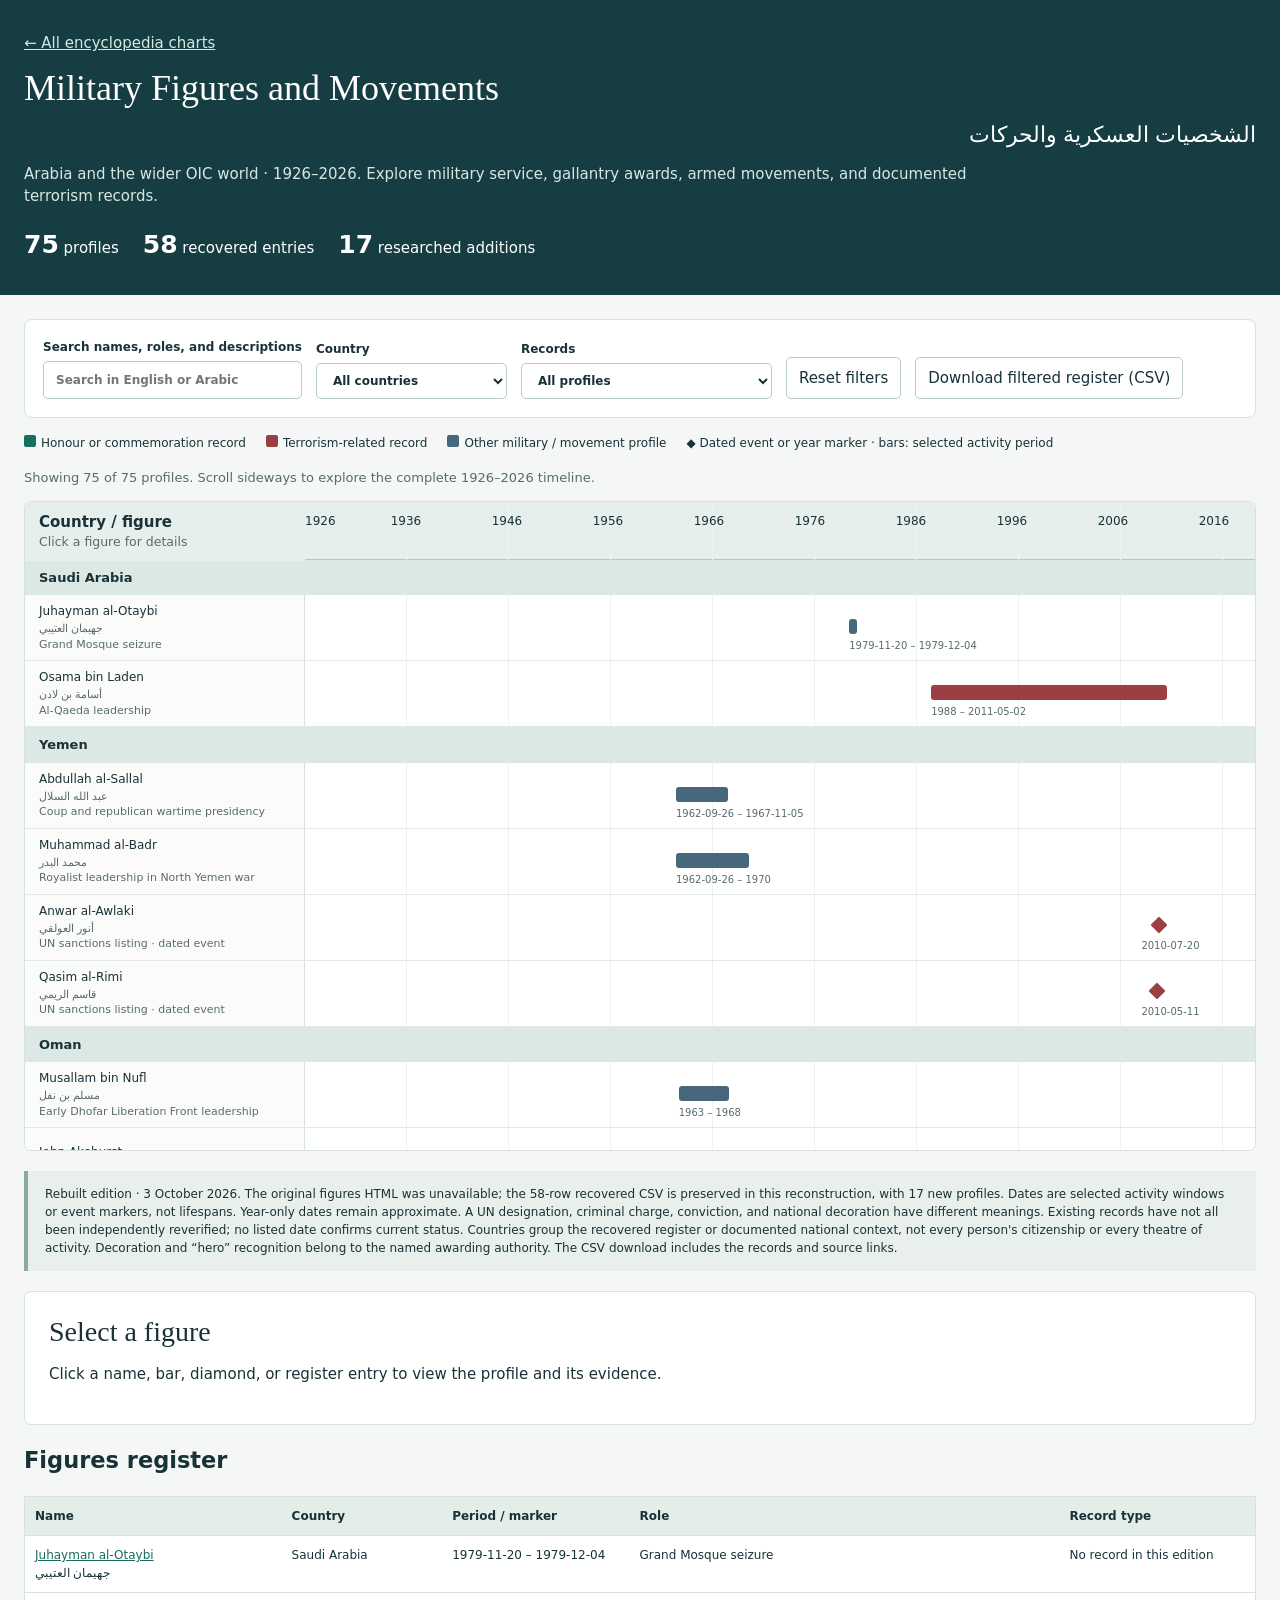
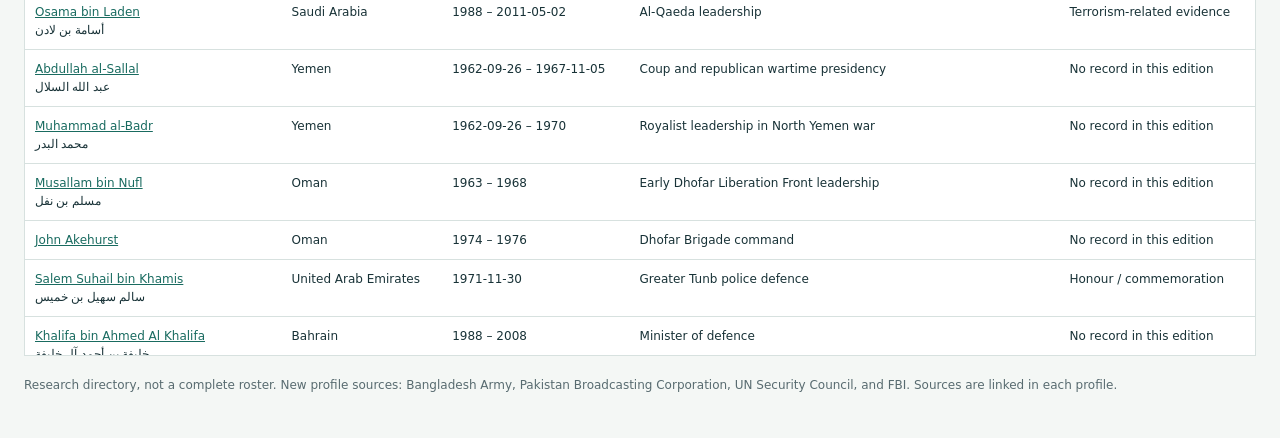
==== Arabia_OIC_Figures_Timeline_1926_2026.html @ d1b91acb "Publish encyclopedia charts and figures timeline" ====
<!doctype html>
<html lang="en"><head><meta charset="utf-8"><meta name="viewport" content="width=device-width,initial-scale=1"><title>Military Figures and Movements · 1926–2026</title>
<style>
:root{--ink:#183237;--muted:#586b70;--line:#d7e1df;--hero:#176f61;--terror:#9b3f44;--other:#47677d}*{box-sizing:border-box}body{margin:0;background:#f4f7f5;color:var(--ink);font:15px/1.5 system-ui,Arial,sans-serif}header{background:#153d42;color:white;padding:32px max(24px,calc((100vw - 1450px)/2))}header a{color:#d3eae2}h1{font:36px/1.2 Georgia,serif;margin:12px 0}h1 span{font:22px Tahoma,Arial;display:block;margin-top:12px}.subtitle{max-width:1000px;color:#d9e7e3}main{max-width:1500px;margin:auto;padding:24px}.stats{display:flex;flex-wrap:wrap;gap:24px;margin-top:18px}.stats b{font-size:25px}.controls{display:flex;gap:14px;flex-wrap:wrap;align-items:end;padding:18px;background:white;border:1px solid var(--line);border-radius:8px}label{display:flex;flex-direction:column;gap:5px;font-size:12px;font-weight:650}input,select,button{font:inherit;padding:9px 12px;background:white;border:1px solid #b6cac6;border-radius:5px;color:var(--ink)}input{min-width:250px}button{cursor:pointer}button:hover{background:#e4eeea}button:focus-visible,a:focus-visible{outline:3px solid #c19031;outline-offset:2px}.legend{display:flex;gap:20px;flex-wrap:wrap;margin:16px 0;font-size:12px}.legend i{display:inline-block;width:12px;height:12px;margin-right:5px;border-radius:2px}.legend .h{background:var(--hero)}.legend .t{background:var(--terror)}.legend .o{background:var(--other)}#status{font-size:13px;color:var(--muted)}.chart-wrap{overflow:auto;max-height:650px;background:white;border:1px solid var(--line);border-radius:7px}.chart{min-width:1300px}.axis,.person{display:grid;grid-template-columns:280px 1fr}.axis{position:sticky;top:0;z-index:4;background:#e6efec;height:58px;border-bottom:1px solid #b5c7c2}.axis-label{position:sticky;left:0;background:#e6efec;padding:9px 14px;z-index:5}.axis-label small{display:block;font-weight:normal;color:var(--muted)}.track{position:relative;min-height:58px;background:repeating-linear-gradient(to right,transparent 0,transparent calc(10% - 1px),#edf1ef calc(10% - 1px),#edf1ef 10%)}.tick{position:absolute;top:10px;font-size:12px;transform:translateX(-50%)}.tick:first-child{transform:none}.tick:last-child{transform:translateX(-100%)}.country{padding:8px 14px;background:#dbe8e3;font-size:13px;font-weight:750}.person{border-bottom:1px solid #e2e9e5;min-height:65px}.person-name{position:sticky;left:0;background:#fbfcfa;z-index:2;border-radius:0;border:0;border-right:1px solid var(--line);text-align:left;font-size:12px;padding:7px 14px}.person-name small{display:block;color:var(--muted);font-size:11px}.arabic{font-family:Tahoma,Arial;direction:rtl;unicode-bidi:isolate}.bar{position:absolute;top:24px;height:15px;min-width:8px;border:0;border-radius:3px;padding:0;background:var(--other)}.bar.hero{background:var(--hero)}.bar.terror{background:var(--terror)}.bar.event{width:12px!important;height:12px;top:24px;transform:translateX(-50%) rotate(45deg);border-radius:1px}.bar:hover{filter:brightness(1.3)}.dates{position:absolute;top:43px;font-size:10px;white-space:nowrap;color:var(--muted)}.notice{font-size:12px;padding:14px 17px;border-left:4px solid #8baa9f;background:#e9f0eb;margin:20px 0}.detail{padding:24px;background:white;border:1px solid var(--line);border-radius:7px;scroll-margin-top:15px}.detail h2{font:28px Georgia;margin:0}.detail h2 small{display:block;font:20px Tahoma;margin-top:6px}.badge{display:inline-block;border-radius:5px;background:#e8eeeb;padding:4px 8px;font-size:11px;margin:9px 5px 0 0}h3{font-size:16px;margin-top:22px}.detail dl{display:grid;grid-template-columns:160px 1fr;gap:8px;font-size:13px}.detail dt{color:var(--muted)}.detail dd{margin:0}.record{padding:13px 16px;background:#f3f6f2;border-radius:5px;margin:10px 0;font-size:13px}.record strong{display:block}.record small{display:block;color:var(--muted)}a{color:#196b60;overflow-wrap:anywhere}.sources a{display:block;margin:8px 0;font-size:12px}.table-wrap{overflow:auto;margin-top:12px;border:1px solid var(--line);max-height:460px;background:white}table{border-collapse:collapse;width:100%;font-size:12px}th,td{text-align:left;padding:10px;border-bottom:1px solid var(--line);vertical-align:top}th{position:sticky;top:0;background:#e4eee8}td button{font-size:12px;border:0;padding:0;text-align:left;background:none;color:#196b60;text-decoration:underline}footer{padding:20px 0;color:var(--muted);font-size:12px}#empty{padding:30px;text-align:center}@media(max-width:650px){h1{font-size:28px}main{padding:14px}header{padding:25px 18px}.detail dl{grid-template-columns:1fr}.detail dt{font-weight:bold}.stats{gap:14px}.controls{gap:10px}input,select{max-width:100%}}@media print{.controls,.legend,#download{display:none}.chart-wrap,.table-wrap{max-height:none;overflow:visible}.chart{min-width:0}.axis,.person{grid-template-columns:230px 1fr}header{background:white;color:#183237}.subtitle{color:#183237}.person-name,.axis{position:static}.detail{break-inside:avoid}}
</style></head><body>
<header><a href="index.html">← All encyclopedia charts</a><h1>Military Figures and Movements<span lang="ar" dir="rtl">الشخصيات العسكرية والحركات</span></h1><p class="subtitle">Arabia and the wider OIC world · 1926–2026. Explore military service, gallantry awards, armed movements, and documented terrorism records.</p><div class="stats"><span><b>75</b> profiles</span><span><b>58</b> recovered entries</span><span><b>17</b> researched additions</span></div></header>
<main><div class="controls"><label>Search names, roles, and descriptions<input id="search" type="search" placeholder="Search in English or Arabic"></label><label>Country<select id="country"><option value="">All countries</option></select></label><label>Records<select id="category"><option value="">All profiles</option><option value="hero">Military decorations</option><option value="terror">Terrorism-related records</option><option value="legal">Any judicial / sanctions record</option><option value="new">17 new profiles</option></select></label><button id="reset">Reset filters</button><button id="download">Download filtered register (CSV)</button></div>
<div class="legend"><span><i class="h"></i>Honour or commemoration record</span><span><i class="t"></i>Terrorism-related record</span><span><i class="o"></i>Other military / movement profile</span><span>◆ Dated event or year marker · bars: selected activity period</span></div><p id="status" aria-live="polite"></p>
<div class="chart-wrap" tabindex="0" aria-label="Scrollable figures timeline"><div id="timeline" class="chart"></div></div>
<div class="notice">Rebuilt edition · 3 October 2026. The original figures HTML was unavailable; the 58-row recovered CSV is preserved in this reconstruction, with 17 new profiles. Dates are selected activity windows or event markers, not lifespans. Year-only dates remain approximate. A UN designation, criminal charge, conviction, and national decoration have different meanings. Existing records have not all been independently reverified; no listed date confirms current status. Countries group the recovered register or documented national context, not every person's citizenship or every theatre of activity. Decoration and “hero” recognition belong to the named awarding authority. The CSV download includes the records and source links.</div>
<section id="detail" class="detail" aria-live="polite"><h2>Select a figure</h2><p>Click a name, bar, diamond, or register entry to view the profile and its evidence.</p></section>
<h2>Figures register</h2><div class="table-wrap"><table><thead><tr><th>Name</th><th>Country</th><th>Period / marker</th><th>Role</th><th>Record type</th></tr></thead><tbody id="register"></tbody></table></div><footer>Research directory, not a complete roster. New profile sources: Bangladesh Army, Pakistan Broadcasting Corporation, UN Security Council, and FBI. Sources are linked in each profile.</footer></main>
<script id="dataset" type="application/json">[{"id": "P003", "country": "Saudi Arabia", "name": "Juhayman al-Otaybi", "arabic": "جهيمان العتيبي", "role": "Grand Mosque seizure", "start": "1979-11-20", "end": "1979-12-04", "ah": "1399–1400 AH", "description": "Led the armed group that seized the Grand Mosque in Mecca.", "outcome": "Saudi forces retook the mosque; he was captured and executed in January 1980.", "notes": "Selected activity window, not a complete career or lifespan. Annual and monthly boundaries retain approximate precision.", "honors": [], "legal": [], "sources": ["https://en.wikipedia.org/wiki/Juhayman_al-Otaybi"], "edition": "Recovered register", "terror": false}, {"id": "P005", "country": "Saudi Arabia", "name": "Osama bin Laden", "arabic": "أسامة بن لادن", "role": "Al-Qaeda leadership", "start": "1988", "end": "2011-05-02", "ah": "1408–1432 AH", "description": "Saudi-born founder of al-Qaeda; the network operated across several countries.", "outcome": "Killed in a US operation in Abbottabad, Pakistan, in 2011. Placement is by origin, not continuous presence in Saudi Arabia.", "notes": "Selected activity window, not a complete career or lifespan. Annual and monthly boundaries retain approximate precision.", "honors": [], "legal": [{"date": "1998-11-04", "type": "Judicial record", "authority": "United States federal prosecution / FBI history", "title": "Criminal indictment", "text": "The FBI records an indictment connected to the 1998 U.S. embassy bombings. An indictment is an allegation, not a conviction.", "source": "https://www.fbi.gov/history/cases-and-criminals/osama-bin-laden", "status": "Historical indictment; killed in 2011"}, {"date": "2001-10-10", "type": "Terrorism-related individual record", "authority": "FBI", "title": "Most Wanted Terrorists listing", "text": "The FBI history records his inclusion when this wanted list was created. A wanted listing is not a criminal conviction.", "source": "https://www.fbi.gov/history/cases-and-criminals/osama-bin-laden", "status": "Historical wanted listing; killed in 2011"}], "sources": ["https://en.wikipedia.org/wiki/Osama_bin_Laden", "https://www.fbi.gov/history/cases-and-criminals/osama-bin-laden"], "edition": "Recovered register", "terror": true}, {"id": "P007", "country": "Yemen", "name": "Abdullah al-Sallal", "arabic": "عبد الله السلال", "role": "Coup and republican wartime presidency", "start": "1962-09-26", "end": "1967-11-05", "ah": "1382–1387 AH", "description": "Led the officers who overthrew the imamate and became the first president of North Yemen's republic.", "outcome": "Removed from office in 1967 while the civil war continued.", "notes": "Selected activity window, not a complete career or lifespan. Annual and monthly boundaries retain approximate precision.", "honors": [], "legal": [], "sources": ["https://en.wikipedia.org/wiki/Abdullah_al-Sallal"], "edition": "Recovered register", "terror": false}, {"id": "P006", "country": "Yemen", "name": "Muhammad al-Badr", "arabic": "محمد البدر", "role": "Royalist leadership in North Yemen war", "start": "1962-09-26", "end": "1970", "ah": "1382–1390 AH", "description": "The displaced imam led the royalist side against the Yemen Arab Republic.", "outcome": "The republican government survived; the principal royalist war ended with reconciliation and recognition in 1970.", "notes": "Selected activity window, not a complete career or lifespan. Annual and monthly boundaries retain approximate precision.", "honors": [], "legal": [], "sources": ["https://en.wikipedia.org/wiki/Muhammad_al-Badr"], "edition": "Recovered register", "terror": false}, {"id": "P013", "country": "Oman", "name": "Musallam bin Nufl", "arabic": "مسلم بن نفل", "role": "Early Dhofar Liberation Front leadership", "start": "1963", "end": "1968", "ah": "1382–1388 AH", "description": "An organizer of the early Dhofar insurgency and a leader of the Dhofar Liberation Front.", "outcome": "The movement's 1968 reorganization displaced its earlier leadership configuration; this is a selected phase, not a lifespan.", "notes": "Selected activity window, not a complete career or lifespan. Annual and monthly boundaries retain approximate precision.", "honors": [], "legal": [], "sources": ["https://en.wikipedia.org/wiki/Musallam_bin_Nufl"], "edition": "Recovered register", "terror": false}, {"id": "P014", "country": "Oman", "name": "John Akehurst", "arabic": "", "role": "Dhofar Brigade command", "start": "1974", "end": "1976", "ah": "1393–1397 AH", "description": "British officer commanding the sultanate's Dhofar Brigade during the final major campaigns.", "outcome": "Government forces defeated the principal insurgent positions; he left this command in 1976.", "notes": " The 1974–1976 campaign-command window follows the Imperial War Museums oral-history catalogue; some later association accounts give a different terminal year.", "honors": [], "legal": [], "sources": ["https://www.iwm.org.uk/collections/item/object/80024695", "https://en.wikipedia.org/wiki/John_Akehurst_(British_Army_officer)"], "edition": "Recovered register", "terror": false}, {"id": "P015", "country": "United Arab Emirates", "name": "Salem Suhail bin Khamis", "arabic": "سالم سهيل بن خميس", "role": "Greater Tunb police defence", "start": "1971-11-30", "end": "1971-11-30", "ah": "1391–1391 AH", "description": "Police commander on Greater Tunb during the Iranian seizure of the island.", "outcome": "Killed on 30 November 1971; later commemorated in the UAE. The event predates federation.", "notes": "Selected activity window, not a complete career or lifespan. Annual and monthly boundaries retain approximate precision.", "honors": [{"date": "2018-11-29", "authority": "UAE commemoration, reported by Gulf News", "title": "Commemorated as the first Emirati martyr", "text": "Dated report describes the UAE commemoration of the police officer killed on Greater Tunb on 30 November 1971. This is a commemoration report, not an award decree or an independent theological judgment.", "type": "Commemoration report", "source": "https://gulfnews.com/uae/government/who-was-the-first-emirati-martyr-1.1543482939877"}], "legal": [], "sources": ["https://gulfnews.com/uae/government/who-was-the-first-emirati-martyr-1.1543482939877"], "edition": "Recovered register", "terror": false}, {"id": "P017", "country": "Bahrain", "name": "Khalifa bin Ahmed Al Khalifa", "arabic": "خليفة بن أحمد آل خليفة", "role": "Minister of defence", "start": "1988", "end": "2008", "ah": "1408–1430 AH", "description": "Held the defence ministry during this selected institutional period.", "outcome": "Moved to commander-in-chief of the Bahrain Defence Force in 2008; later command is not charted here.", "notes": "Selected activity window, not a complete career or lifespan. Annual and monthly boundaries retain approximate precision.", "honors": [], "legal": [], "sources": ["https://en.wikipedia.org/wiki/Khalifa_bin_Ahmed_Al_Khalifa"], "edition": "Recovered register", "terror": false}, {"id": "P018", "country": "Kuwait", "name": "Mubarak Abdullah Al-Jaber Al-Sabah", "arabic": "مبارك عبد الله الجابر الصباح", "role": "Chief of the general staff", "start": "1963", "end": "1980", "ah": "1382–1401 AH", "description": "Led Kuwait's general staff during the development of the post-independence armed forces.", "outcome": "Retired from this command in 1980.", "notes": "Selected activity window, not a complete career or lifespan. Annual and monthly boundaries retain approximate precision.", "honors": [], "legal": [], "sources": ["https://en.wikipedia.org/wiki/Mubarak_Abdullah_Al-Jaber_Al-Sabah"], "edition": "Recovered register", "terror": false}, {"id": "P021", "country": "Jordan", "name": "Habis al-Majali", "arabic": "حابس المجالي", "role": "Army command in Black September and aftermath", "start": "1970", "end": "1971", "ah": "1389–1391 AH", "description": "Jordanian commander during the confrontation between the government and Palestinian armed organizations.", "outcome": "Government forces ended the organizations' main military presence in Jordan; the bar is a campaign phase.", "notes": "Selected activity window, not a complete career or lifespan. Annual and monthly boundaries retain approximate precision.", "honors": [], "legal": [], "sources": ["https://en.wikipedia.org/wiki/Habis_al-Majali"], "edition": "Recovered register", "terror": false}, {"id": "P022", "country": "Iraq", "name": "Abd al-Karim Qasim", "arabic": "عبد الكريم قاسم", "role": "Military-led government after overthrow of monarchy", "start": "1958-07-14", "end": "1963-02-08", "ah": "1377–1382 AH", "description": "An army officer who led the 1958 overthrow and headed the resulting republic.", "outcome": "Overthrown in February 1963 and executed the following day.", "notes": "Selected activity window, not a complete career or lifespan. Annual and monthly boundaries retain approximate precision.", "honors": [], "legal": [], "sources": ["https://en.wikipedia.org/wiki/Abd_al-Karim_Qasim"], "edition": "Recovered register", "terror": false}, {"id": "P023", "country": "Iraq", "name": "Mustafa Barzani", "arabic": "مصطفى البارزاني", "role": "Kurdish rebellion leadership", "start": "1961", "end": "1975", "ah": "1380–1395 AH", "description": "Led Kurdish forces during the principal Iraqi Kurdish revolts of this period.", "outcome": "The 1975 withdrawal of Iranian support was followed by collapse of the rebellion and exile.", "notes": "Selected activity window, not a complete career or lifespan. Annual and monthly boundaries retain approximate precision.", "honors": [], "legal": [], "sources": ["https://en.wikipedia.org/wiki/Mustafa_Barzani"], "edition": "Recovered register", "terror": false}, {"id": "P031", "country": "Palestine", "name": "George Habash", "arabic": "جورج حبش", "role": "Popular Front for the Liberation of Palestine leadership", "start": "1967", "end": "2000", "ah": "1386–1421 AH", "description": "Founded and led the PFLP, an organization with political and armed activities.", "outcome": "Stepped down as secretary-general in 2000.", "notes": "Selected activity window, not a complete career or lifespan. Annual and monthly boundaries retain approximate precision.", "honors": [], "legal": [], "sources": ["https://en.wikipedia.org/wiki/George_Habash"], "edition": "Recovered register", "terror": false}, {"id": "P030", "country": "Palestine", "name": "Yasser Arafat", "arabic": "ياسر عرفات", "role": "Palestine Liberation Organization chairmanship", "start": "1969", "end": "2004-11-11", "ah": "1388–1425 AH", "description": "Chaired the PLO through armed conflict, diplomacy and the establishment of the Palestinian Authority.", "outcome": "Remained PLO chairman until his death in 2004; this bar is organizational leadership, not continuous combat.", "notes": "Selected activity window, not a complete career or lifespan. Annual and monthly boundaries retain approximate precision.", "honors": [], "legal": [], "sources": ["https://en.wikipedia.org/wiki/Yasser_Arafat"], "edition": "Recovered register", "terror": false}, {"id": "P032", "country": "Palestine", "name": "Ahmed Yassin", "arabic": "أحمد ياسين", "role": "Hamas founding and movement leadership", "start": "1987", "end": "2004-03-22", "ah": "1407–1425 AH", "description": "A founder and senior leader of Hamas; periods of imprisonment interrupted his freedom of action.", "outcome": "Killed in an Israeli strike in March 2004. The bar denotes organizational association, not uninterrupted operational command.", "notes": "Selected activity window, not a complete career or lifespan. Annual and monthly boundaries retain approximate precision.", "honors": [], "legal": [], "sources": ["https://en.wikipedia.org/wiki/Ahmed_Yassin"], "edition": "Recovered register", "terror": false}, {"id": "P036", "country": "Lebanon", "name": "Bachir Gemayel", "arabic": "بشير الجميل", "role": "Lebanese Forces leadership", "start": "1976", "end": "1982-09-14", "ah": "1395–1402 AH", "description": "Led the Lebanese Forces during the civil war and was elected president in 1982.", "outcome": "Assassinated before taking up the presidency.", "notes": "Selected activity window, not a complete career or lifespan. Annual and monthly boundaries retain approximate precision.", "honors": [], "legal": [], "sources": ["https://en.wikipedia.org/wiki/Bachir_Gemayel"], "edition": "Recovered register", "terror": false}, {"id": "P038", "country": "Lebanon", "name": "Michel Aoun", "arabic": "ميشال عون", "role": "Lebanese Army command and military-led administration", "start": "1984", "end": "1990", "ah": "1404–1411 AH", "description": "Army commander whose authority became one of the rival centres of government during the civil war.", "outcome": "His forces were defeated in October 1990 and he subsequently went into exile; later presidential office is excluded.", "notes": "Selected activity window, not a complete career or lifespan. Annual and monthly boundaries retain approximate precision.", "honors": [], "legal": [], "sources": ["https://en.wikipedia.org/wiki/Michel_Aoun"], "edition": "Recovered register", "terror": false}, {"id": "P039", "country": "Egypt", "name": "Abdel Hakim Amer", "arabic": "عبد الحكيم عامر", "role": "Senior armed-forces command", "start": "1953", "end": "1967-06", "ah": "1372–1387 AH", "description": "Led Egypt's armed forces through the Suez conflict, the Yemen intervention and the June 1967 war.", "outcome": "Removed after the 1967 defeat; he died later that year.", "notes": "Selected activity window, not a complete career or lifespan. Annual and monthly boundaries retain approximate precision.", "honors": [], "legal": [], "sources": ["https://en.wikipedia.org/wiki/Abdel_Hakim_Amer"], "edition": "Recovered register", "terror": false}, {"id": "P041", "country": "Egypt", "name": "Abdel Moneim Riad", "arabic": "عبد المنعم رياض", "role": "Chief of staff after the June war", "start": "1967", "end": "1969-03-09", "ah": "1386–1388 AH", "description": "Oversaw military reconstruction and operations along the Suez front.", "outcome": "Killed at the front in March 1969.", "notes": "Selected activity window, not a complete career or lifespan. Annual and monthly boundaries retain approximate precision.", "honors": [], "legal": [], "sources": ["https://en.wikipedia.org/wiki/Abdul_Munim_Riad"], "edition": "Recovered register", "terror": false}, {"id": "P040", "country": "Egypt", "name": "Saad el-Shazly", "arabic": "سعد الشاذلي", "role": "Chief of staff", "start": "1971-05-16", "end": "1973-12-13", "ah": "1391–1393 AH", "description": "Chief of staff during preparations for and the opening of the October 1973 war.", "outcome": "Left the post in December 1973 after disagreements over the conduct of the war.", "notes": "Selected activity window, not a complete career or lifespan. Annual and monthly boundaries retain approximate precision.", "honors": [], "legal": [], "sources": ["https://en.wikipedia.org/wiki/Saad_el-Shazly"], "edition": "Recovered register", "terror": false}, {"id": "P042", "country": "Egypt", "name": "Ahmad Ismail Ali", "arabic": "أحمد إسماعيل علي", "role": "Defence minister and commander-in-chief", "start": "1972", "end": "1974-12-25", "ah": "1391–1394 AH", "description": "Led the defence establishment during the October 1973 war.", "outcome": "Held the office until his death in December 1974.", "notes": "Selected activity window, not a complete career or lifespan. Annual and monthly boundaries retain approximate precision.", "honors": [], "legal": [], "sources": ["https://en.wikipedia.org/wiki/Ahmad_Ismail_Ali"], "edition": "Recovered register", "terror": false}, {"id": "P044", "country": "Sudan", "name": "John Garang", "arabic": "جون قرنق", "role": "SPLA / SPLM leadership", "start": "1983", "end": "2005-07-30", "ah": "1403–1426 AH", "description": "Led the southern Sudanese movement during the second civil war and the 2005 peace settlement.", "outcome": "Entered a power-sharing government and died in a helicopter crash in July 2005; the territory was then part of Sudan.", "notes": "Selected activity window, not a complete career or lifespan. Annual and monthly boundaries retain approximate precision.", "honors": [], "legal": [], "sources": ["https://en.wikipedia.org/wiki/John_Garang"], "edition": "Recovered register", "terror": false}, {"id": "P052", "country": "Algeria", "name": "Krim Belkacem", "arabic": "كريم بلقاسم", "role": "FLN command and negotiations", "start": "1954", "end": "1962", "ah": "1373–1382 AH", "description": "An FLN commander who later played a leading role in independence negotiations.", "outcome": "Helped negotiate the Evian settlement; Algeria became independent in 1962.", "notes": "Selected activity window, not a complete career or lifespan. Annual and monthly boundaries retain approximate precision.", "honors": [], "legal": [], "sources": ["https://en.wikipedia.org/wiki/Krim_Belkacem"], "edition": "Recovered register", "terror": false}, {"id": "P054", "country": "Algeria", "name": "Houari Boumediene", "arabic": "هواري بومدين", "role": "ALN general staff and post-independence army leadership", "start": "1960", "end": "1965", "ah": "1379–1385 AH", "description": "Led the ALN general staff and then the post-independence defence establishment.", "outcome": "Overthrew Ahmed Ben Bella in 1965; later head-of-state years belong to the leadership companion.", "notes": "Selected activity window, not a complete career or lifespan. Annual and monthly boundaries retain approximate precision.", "honors": [], "legal": [], "sources": ["https://en.wikipedia.org/wiki/Houari_Boum%C3%A9di%C3%A8ne"], "edition": "Recovered register", "terror": false}, {"id": "P057", "country": "Morocco", "name": "Mohamed Meziane", "arabic": "محمد أمزيان", "role": "Moroccan command after Spanish military service", "start": "1956", "end": "1966", "ah": "1375–1386 AH", "description": "Returned from Spanish service to serve in Morocco's armed forces.", "outcome": "Appointed ambassador to Spain in 1966; this bar isolates his Moroccan command phase.", "notes": "Selected activity window, not a complete career or lifespan. Annual and monthly boundaries retain approximate precision.", "honors": [], "legal": [], "sources": ["https://en.wikipedia.org/wiki/Mohamed_Meziane"], "edition": "Recovered register", "terror": false}, {"id": "P058", "country": "Mauritania", "name": "Mohamed Khouna Ould Haidalla", "arabic": "محمد خونه ولد هيداله", "role": "Military head of state", "start": "1980-01-04", "end": "1984-12-12", "ah": "1400–1405 AH", "description": "Headed Mauritania's military government during this period.", "outcome": "Removed in a coup in December 1984.", "notes": "Selected activity window, not a complete career or lifespan. Annual and monthly boundaries retain approximate precision.", "honors": [], "legal": [], "sources": ["https://en.wikipedia.org/wiki/Mohamed_Khouna_Ould_Haidalla"], "edition": "Recovered register", "terror": false}, {"id": "P063", "country": "Afghanistan", "name": "Gulbuddin Hekmatyar", "arabic": "قلب الدين حكمتيار", "role": "Hezb-e Islami leadership in the anti-Soviet and civil-war period", "start": "1976", "end": "1996", "ah": "1395–1417 AH", "description": "Led Hezb-e Islami during resistance to the Soviet-backed government and the subsequent civil war.", "outcome": "Left Kabul as the Taliban took power in 1996; later activity is outside this selected phase.", "notes": "Selected activity window, not a complete career or lifespan. Annual and monthly boundaries retain approximate precision.", "honors": [], "legal": [], "sources": ["https://en.wikipedia.org/wiki/Gulbuddin_Hekmatyar"], "edition": "Recovered register", "terror": false}, {"id": "P061", "country": "Afghanistan", "name": "Ahmad Shah Massoud", "arabic": "أحمد شاه مسعود", "role": "Anti-Soviet, civil-war and anti-Taliban commands", "start": "1979", "end": "2001-09-09", "ah": "1399–1422 AH", "description": "Led forces in Panjshir and later the anti-Taliban Northern Alliance; his institutional role changed across these phases.", "outcome": "Assassinated in September 2001.", "notes": "Selected activity window, not a complete career or lifespan. Annual and monthly boundaries retain approximate precision.", "honors": [], "legal": [], "sources": ["https://en.wikipedia.org/wiki/Ahmad_Shah_Massoud"], "edition": "Recovered register", "terror": false}, {"id": "P066", "country": "Pakistan", "name": "Yahya Khan", "arabic": "يحيى خان", "role": "Army command and military government", "start": "1966", "end": "1971-12", "ah": "1385–1391 AH", "description": "Army chief and later president during the 1971 war and the separation of East Pakistan.", "outcome": "Resigned after the December 1971 defeat.", "notes": "Selected activity window, not a complete career or lifespan. Annual and monthly boundaries retain approximate precision.", "honors": [], "legal": [], "sources": ["https://en.wikipedia.org/wiki/Yahya_Khan"], "edition": "Recovered register", "terror": false}, {"id": "P067", "country": "Pakistan", "name": "Muhammad Zia-ul-Haq", "arabic": "محمد ضياء الحق", "role": "Military-led government", "start": "1977-07-05", "end": "1988-08-17", "ah": "1397–1409 AH", "description": "Seized power in 1977 and headed the military-led state during the Soviet-Afghan war.", "outcome": "Died in an aircraft crash in August 1988.", "notes": "Selected activity window, not a complete career or lifespan. Annual and monthly boundaries retain approximate precision.", "honors": [], "legal": [], "sources": ["https://en.wikipedia.org/wiki/Muhammad_Zia-ul-Haq"], "edition": "Recovered register", "terror": false}, {"id": "P074", "country": "Bangladesh", "name": "Khaled Mosharraf", "arabic": "", "role": "Sector and brigade command in the independence war", "start": "1971", "end": "1971", "ah": "1390–1391 AH", "description": "Commanded forces in the Bangladesh independence campaign.", "outcome": "The war ended with Pakistan's surrender in Dhaka; later army and political roles are excluded.", "notes": "Selected activity window, not a complete career or lifespan. Annual and monthly boundaries retain approximate precision.", "honors": [], "legal": [], "sources": ["https://en.wikipedia.org/wiki/Khaled_Mosharraf"], "edition": "Recovered register", "terror": false}, {"id": "P073", "country": "Bangladesh", "name": "M. A. G. Osmani", "arabic": "", "role": "Bangladesh forces commander-in-chief", "start": "1971-04", "end": "1972-04", "ah": "1391–1392 AH", "description": "Commanded the Bangladesh forces during the independence war.", "outcome": "Continued in command briefly after independence before retiring from the armed forces.", "notes": "Selected activity window, not a complete career or lifespan. Annual and monthly boundaries retain approximate precision.", "honors": [], "legal": [], "sources": ["https://en.wikipedia.org/wiki/M._A._G._Osmani"], "edition": "Recovered register", "terror": false}, {"id": "P076", "country": "Bangladesh", "name": "Matiur Rahman", "arabic": "", "role": "Attempt to defect during the 1971 war", "start": "1971-08-20", "end": "1971-08-20", "ah": "1391–1391 AH", "description": "A Bengali Pakistan Air Force pilot who attempted to divert a training aircraft during the war.", "outcome": "Died in the crash; Bangladesh later awarded him Bir Sreshtho. Pakistan's commemoration of the other pilot differs.", "notes": "Selected activity window, not a complete career or lifespan. Annual and monthly boundaries retain approximate precision.", "honors": [{"date": "1973-12-15", "authority": "Government of Bangladesh", "title": "Bir Sreshtho", "text": "Posthumous military decoration; award chronology is distinct from the 1971 activity marker.", "type": "Formal honor", "source": "https://en.wikipedia.org/wiki/Bir_Sreshtho"}], "legal": [], "sources": ["https://en.wikipedia.org/wiki/Matiur_Rahman_(military_pilot)", "https://en.wikipedia.org/wiki/Bir_Sreshtho"], "edition": "Recovered register", "terror": false}, {"id": "P075", "country": "Bangladesh", "name": "Nur Mohammad Sheikh", "arabic": "", "role": "Combat service in the independence war", "start": "1971-09-05", "end": "1971-09-05", "ah": "1391–1391 AH", "description": "An East Pakistan Rifles soldier fighting for Bangladesh during the 1971 war.", "outcome": "Killed in action; posthumously awarded Bangladesh's Bir Sreshtho decoration.", "notes": "Selected activity window, not a complete career or lifespan. Annual and monthly boundaries retain approximate precision.", "honors": [{"date": "1973-12-15", "authority": "Government of Bangladesh", "title": "Bir Sreshtho", "text": "Posthumous military decoration. The date is that of the gazette establishing the awards, not the date of his death.", "type": "Formal honor", "source": "https://en.wikipedia.org/wiki/Bir_Sreshtho"}], "legal": [], "sources": ["https://en.wikipedia.org/wiki/Nur_Mohammad_Sheikh", "https://en.wikipedia.org/wiki/Bir_Sreshtho"], "edition": "Recovered register", "terror": false}, {"id": "P077", "country": "Maldives", "name": "Abdullah Luthufee", "arabic": "عبد الله لطفي", "role": "Attempted overthrow of the government", "start": "1988-11-03", "end": "1988-11-03", "ah": "1409–1409 AH", "description": "A Maldivian organizer of the attempted coup, assisted by armed members of the Sri Lankan PLOTE.", "outcome": "The attempt failed after Indian intervention and he was captured.", "notes": "Selected activity window, not a complete career or lifespan. Annual and monthly boundaries retain approximate precision.", "honors": [], "legal": [], "sources": ["https://en.wikipedia.org/wiki/1988_Maldives_coup_attempt"], "edition": "Recovered register", "terror": false}, {"id": "P086", "country": "Türkiye", "name": "Abdullah Ocalan", "arabic": "عبد الله أوجلان", "role": "PKK leadership before capture", "start": "1978", "end": "1999-02-15", "ah": "1398–1419 AH", "description": "Led the Kurdistan Workers' Party before his arrest; the armed campaign began later than the organization's founding.", "outcome": "Captured in 1999. Subsequent influence from prison is not shown as uninterrupted field command.", "notes": "Selected activity window, not a complete career or lifespan. Annual and monthly boundaries retain approximate precision.", "honors": [], "legal": [], "sources": ["https://en.wikipedia.org/wiki/Abdullah_%C3%96calan"], "edition": "Recovered register", "terror": false}, {"id": "P085", "country": "Türkiye", "name": "Kenan Evren", "arabic": "كنعان إيفرين", "role": "Coup and military council government", "start": "1980-09-12", "end": "1983", "ah": "1400–1404 AH", "description": "Led the military coup of September 1980 and the resulting military council.", "outcome": "A civilian cabinet took office in 1983; his subsequent presidency is outside this military-government phase.", "notes": "Selected activity window, not a complete career or lifespan. Annual and monthly boundaries retain approximate precision.", "honors": [], "legal": [], "sources": ["https://en.wikipedia.org/wiki/Kenan_Evren"], "edition": "Recovered register", "terror": false}, {"id": "P090", "country": "Indonesia", "name": "Kartosuwiryo", "arabic": "", "role": "Darul Islam leadership", "start": "1949", "end": "1962", "ah": "1368–1382 AH", "description": "Led the Darul Islam rebellion and its claim to an Islamic state in parts of Indonesia.", "outcome": "Captured and executed in 1962.", "notes": "Selected activity window, not a complete career or lifespan. Annual and monthly boundaries retain approximate precision.", "honors": [], "legal": [], "sources": ["https://en.wikipedia.org/wiki/Sekarmadji_Maridjan_Kartosuwiryo"], "edition": "Recovered register", "terror": false}, {"id": "P089", "country": "Indonesia", "name": "Abdul Haris Nasution", "arabic": "عبد الحارس ناسوتيون", "role": "Second term as army chief of staff", "start": "1955", "end": "1962", "ah": "1374–1382 AH", "description": "Led the Indonesian Army during this selected post-independence command period.", "outcome": "Moved to a different senior military role in 1962; this is not a retirement date.", "notes": "Selected activity window, not a complete career or lifespan. Annual and monthly boundaries retain approximate precision.", "honors": [], "legal": [], "sources": ["https://en.wikipedia.org/wiki/Abdul_Haris_Nasution"], "edition": "Recovered register", "terror": false}, {"id": "P092", "country": "Indonesia", "name": "Hasan di Tiro", "arabic": "", "role": "Free Aceh Movement leadership through the peace settlement", "start": "1976", "end": "2005", "ah": "1395–1426 AH", "description": "Founded the Free Aceh Movement; much of his leadership was exercised from exile.", "outcome": "The 2005 Helsinki agreement ended the principal armed conflict; the endpoint denotes the settlement, not his death.", "notes": "Selected activity window, not a complete career or lifespan. Annual and monthly boundaries retain approximate precision.", "honors": [], "legal": [], "sources": ["https://en.wikipedia.org/wiki/Hasan_di_Tiro"], "edition": "Recovered register", "terror": false}, {"id": "P094", "country": "Malaysia", "name": "Chin Peng", "arabic": "", "role": "Malayan Communist Party armed-struggle period", "start": "1948", "end": "1989-12-02", "ah": "1367–1410 AH", "description": "Led the Malayan Communist Party through the Emergency and the later insurgency.", "outcome": "The December 1989 peace agreement ended the party's armed struggle; the intervening lull is included in this umbrella period.", "notes": "Selected activity window, not a complete career or lifespan. Annual and monthly boundaries retain approximate precision.", "honors": [], "legal": [], "sources": ["https://en.wikipedia.org/wiki/Chin_Peng"], "edition": "Recovered register", "terror": false}, {"id": "P096", "country": "Brunei", "name": "A. M. Azahari", "arabic": "", "role": "Political leadership associated with the Brunei revolt", "start": "1962-12", "end": "1962-12", "ah": "1382–1382 AH", "description": "Brunei People's Party leader associated with the revolt and a proposed North Borneo federation.", "outcome": "The revolt was suppressed and he remained abroad; this does not assert personal battlefield command.", "notes": "Selected activity window, not a complete career or lifespan. Annual and monthly boundaries retain approximate precision.", "honors": [], "legal": [], "sources": ["https://en.wikipedia.org/wiki/A._M._Azahari"], "edition": "Recovered register", "terror": false}, {"id": "P099", "country": "Guinea", "name": "Lansana Conte", "arabic": "", "role": "Military-led government before presidential election", "start": "1984-04-03", "end": "1993", "ah": "1404–1414 AH", "description": "An officer who took power in the 1984 coup and headed the ruling military committee.", "outcome": "The 1993 presidential election marks this selected phase boundary, not the end of his presidency.", "notes": "Selected activity window, not a complete career or lifespan. Annual and monthly boundaries retain approximate precision.", "honors": [], "legal": [], "sources": ["https://en.wikipedia.org/wiki/Lansana_Cont%C3%A9"], "edition": "Recovered register", "terror": false}, {"id": "P101", "country": "Guinea-Bissau", "name": "Amilcar Cabral", "arabic": "", "role": "PAIGC armed independence struggle", "start": "1963", "end": "1973-01-20", "ah": "1382–1392 AH", "description": "Political leader of the PAIGC during its armed struggle against Portuguese rule.", "outcome": "Assassinated in January 1973, before the declaration of independence.", "notes": "Selected activity window, not a complete career or lifespan. Annual and monthly boundaries retain approximate precision.", "honors": [], "legal": [], "sources": ["https://en.wikipedia.org/wiki/Am%C3%ADlcar_Cabral"], "edition": "Recovered register", "terror": false}, {"id": "P106", "country": "Burkina Faso", "name": "Thomas Sankara", "arabic": "", "role": "National Council of the Revolution government", "start": "1983-08-04", "end": "1987-10-15", "ah": "1403–1408 AH", "description": "An army officer who headed the revolutionary government.", "outcome": "Killed during the October 1987 coup.", "notes": "Selected activity window, not a complete career or lifespan. Annual and monthly boundaries retain approximate precision.", "honors": [], "legal": [], "sources": ["https://en.wikipedia.org/wiki/Thomas_Sankara"], "edition": "Recovered register", "terror": false}, {"id": "P107", "country": "Benin", "name": "Mathieu Kerekou", "arabic": "", "role": "Military-origin first period in power", "start": "1972-10-26", "end": "1991-04-04", "ah": "1392–1411 AH", "description": "Took power by coup and headed the subsequent state through the transition away from one-party rule.", "outcome": "Transferred the presidency after losing the 1991 election; his later elected term is excluded.", "notes": "Selected activity window, not a complete career or lifespan. Annual and monthly boundaries retain approximate precision.", "honors": [], "legal": [], "sources": ["https://en.wikipedia.org/wiki/Mathieu_K%C3%A9r%C3%A9kou"], "edition": "Recovered register", "terror": false}, {"id": "P108", "country": "Togo", "name": "Gnassingbe Eyadema", "arabic": "", "role": "Military-origin rule before the transitional period", "start": "1967", "end": "1991", "ah": "1386–1412 AH", "description": "An army officer who took power in 1967 and headed a one-party government.", "outcome": "The 1991 national-conference period is the selected boundary; he remained president afterwards.", "notes": "Selected activity window, not a complete career or lifespan. Annual and monthly boundaries retain approximate precision.", "honors": [], "legal": [], "sources": ["https://en.wikipedia.org/wiki/Gnassingb%C3%A9_Eyad%C3%A9ma"], "edition": "Recovered register", "terror": false}, {"id": "P110", "country": "Nigeria", "name": "Yakubu Gowon", "arabic": "", "role": "Military head of state and wartime command", "start": "1966-08", "end": "1975-07-29", "ah": "1386–1395 AH", "description": "Headed the federal government during the Nigerian Civil War.", "outcome": "Federal forces defeated the secession in 1970; Gowon was later removed in a 1975 coup.", "notes": "Selected activity window, not a complete career or lifespan. Annual and monthly boundaries retain approximate precision.", "honors": [], "legal": [], "sources": ["https://en.wikipedia.org/wiki/Yakubu_Gowon"], "edition": "Recovered register", "terror": false}, {"id": "P111", "country": "Nigeria", "name": "Chukwuemeka Odumegwu Ojukwu", "arabic": "", "role": "Biafran leadership", "start": "1967-05-30", "end": "1970-01", "ah": "1387–1389 AH", "description": "Led the secessionist Republic of Biafra during the Nigerian Civil War.", "outcome": "Left before Biafra's surrender in January 1970.", "notes": "Selected activity window, not a complete career or lifespan. Annual and monthly boundaries retain approximate precision.", "honors": [], "legal": [], "sources": ["https://en.wikipedia.org/wiki/Odumegwu_Ojukwu"], "edition": "Recovered register", "terror": false}, {"id": "P113", "country": "Chad", "name": "Hissene Habre", "arabic": "", "role": "Military-backed presidency", "start": "1982-06-07", "end": "1990-12-01", "ah": "1402–1411 AH", "description": "Seized power in 1982 and headed Chad during conflict with Libya and internal opposition.", "outcome": "Overthrown in 1990; later convicted by the Extraordinary African Chambers in Senegal.", "notes": "Selected activity window, not a complete career or lifespan. Annual and monthly boundaries retain approximate precision.", "honors": [], "legal": [{"date": "2017-04-27", "type": "Judicial record", "authority": "Extraordinary African Chambers, reported by Human Rights Watch", "title": "Appeal judgment", "text": "Appeal upheld the life sentence and core convictions for war crimes, crimes against humanity and torture. An individual rape conviction was overturned on procedural grounds; not every trial finding survived appeal.", "source": "https://www.hrw.org/news/2017/04/27/senegal/chad-court-upholds-habre-conviction", "status": "Historical appeal outcome; trial judgment issued 2016-05-30"}], "sources": ["https://en.wikipedia.org/wiki/Hiss%C3%A8ne_Habr%C3%A9", "https://www.hrw.org/news/2017/04/27/senegal/chad-court-upholds-habre-conviction"], "edition": "Recovered register", "terror": false}, {"id": "P114", "country": "Chad", "name": "Idriss Deby", "arabic": "", "role": "Patriotic Salvation Movement campaign", "start": "1989", "end": "1990-12", "ah": "1409–1411 AH", "description": "Led the armed movement that advanced against Hissene Habre.", "outcome": "Took power in December 1990; his later presidency is in the leadership timeline.", "notes": "Selected activity window, not a complete career or lifespan. Annual and monthly boundaries retain approximate precision.", "honors": [], "legal": [], "sources": ["https://en.wikipedia.org/wiki/Idriss_D%C3%A9by"], "edition": "Recovered register", "terror": false}, {"id": "P117", "country": "Uganda", "name": "Idi Amin", "arabic": "", "role": "Military government", "start": "1971-01-25", "end": "1979-04", "ah": "1390–1399 AH", "description": "Seized power in 1971 and headed Uganda's government.", "outcome": "His government fell during the 1979 war with Tanzania and Ugandan opposition forces.", "notes": "Selected activity window, not a complete career or lifespan. Annual and monthly boundaries retain approximate precision.", "honors": [], "legal": [], "sources": ["https://en.wikipedia.org/wiki/Idi_Amin"], "edition": "Recovered register", "terror": false}, {"id": "P118", "country": "Uganda", "name": "Joseph Kony", "arabic": "", "role": "Early Lord's Resistance Army period to ICC warrant", "start": "1987", "end": "2005-07-08", "ah": "1407–1426 AH", "description": "Led the LRA during its early conflict with the Ugandan government.", "outcome": "The endpoint is the 2005 ICC warrant date, not capture, death, or the end of his leadership.", "notes": "Selected activity window, not a complete career or lifespan. Annual and monthly boundaries retain approximate precision.", "honors": [], "legal": [{"date": "2005-07-08", "type": "Judicial record", "authority": "International Criminal Court", "title": "Arrest warrant", "text": "ICC case record gives 8 July 2005 as the warrant date. Issuance of a warrant is not conviction.", "source": "https://www.icc-cpi.int/uganda/kony", "status": "Historical warrant; see separate 2025 charge-confirmation record"}, {"date": "2025-11-06", "type": "Judicial record", "authority": "International Criminal Court, Pre-Trial Chamber III", "title": "Charges confirmed", "text": "ICC announcement records confirmation of 39 charges of war crimes and crimes against humanity. Confirmation of charges is not a conviction.", "source": "https://www.icc-cpi.int/news/kony-case-icc-pre-trial-chamber-iii-confirms-charges-war-crimes-and-crimes-against-humanity", "status": "Pre-trial decision, not a conviction"}], "sources": ["https://en.wikipedia.org/wiki/Joseph_Kony", "https://www.icc-cpi.int/uganda/kony", "https://www.icc-cpi.int/news/kony-case-icc-pre-trial-chamber-iii-confirms-charges-war-crimes-and-crimes-against-humanity"], "edition": "Recovered register", "terror": false}, {"id": "P122", "country": "Mozambique", "name": "Samora Machel", "arabic": "", "role": "FRELIMO command and independence leadership", "start": "1966", "end": "1975-06-25", "ah": "1385–1395 AH", "description": "A senior FRELIMO military leader who later headed the movement.", "outcome": "Became president at independence in June 1975; the bar separates the liberation phase from state office.", "notes": "Selected activity window, not a complete career or lifespan. Annual and monthly boundaries retain approximate precision.", "honors": [], "legal": [], "sources": ["https://en.wikipedia.org/wiki/Samora_Machel"], "edition": "Recovered register", "terror": false}, {"id": "P123", "country": "Mozambique", "name": "Afonso Dhlakama", "arabic": "", "role": "RENAMO leadership during the main civil-war period", "start": "1979", "end": "1992-10-04", "ah": "1399–1413 AH", "description": "Led RENAMO during the civil war.", "outcome": "The 1992 Rome peace agreement ended this principal war phase; later political leadership and renewed fighting are not combined here.", "notes": "Selected activity window, not a complete career or lifespan. Annual and monthly boundaries retain approximate precision.", "honors": [], "legal": [], "sources": ["https://en.wikipedia.org/wiki/Afonso_Dhlakama"], "edition": "Recovered register", "terror": false}, {"id": "P125", "country": "Guyana", "name": "Walter Rodney", "arabic": "", "role": "Working People's Alliance organizing", "start": "1974", "end": "1980-06-13", "ah": "1393–1400 AH", "description": "Historian and civilian political organizer after returning to Guyana.", "outcome": "Killed in a bomb explosion in June 1980; included as a civilian movement figure, not a military commander.", "notes": "Selected activity window, not a complete career or lifespan. Annual and monthly boundaries retain approximate precision.", "honors": [], "legal": [], "sources": ["https://en.wikipedia.org/wiki/Walter_Rodney"], "edition": "Recovered register", "terror": false}, {"id": "P126", "country": "Suriname", "name": "Desi Bouterse", "arabic": "", "role": "Military rule after the sergeants' coup", "start": "1980-02-25", "end": "1987", "ah": "1400–1408 AH", "description": "Headed Suriname's military-dominated political order after the 1980 coup.", "outcome": "The 1987 election marks the selected transition boundary; he retained influence and later held elected office.", "notes": "Selected activity window, not a complete career or lifespan. Annual and monthly boundaries retain approximate precision.", "honors": [], "legal": [], "sources": ["https://en.wikipedia.org/wiki/Desi_Bouterse"], "edition": "Recovered register", "terror": false}, {"id": "P127", "country": "Suriname", "name": "Ronnie Brunswijk", "arabic": "", "role": "Jungle Commando leadership", "start": "1986", "end": "1992", "ah": "1406–1413 AH", "description": "Led the Jungle Commando against Suriname's government during the interior war.", "outcome": "The 1992 agreement ended the principal conflict; later political office is not charted.", "notes": "Selected activity window, not a complete career or lifespan. Annual and monthly boundaries retain approximate precision.", "honors": [], "legal": [], "sources": ["https://en.wikipedia.org/wiki/Ronnie_Brunswijk"], "edition": "Recovered register", "terror": false}, {"id": "N001", "country": "Bangladesh", "name": "Hamidur Rahman", "arabic": "حميد الرحمن", "role": "Liberation War · gallantry recognition", "start": "1971", "end": "1971", "ah": "", "description": "Bangladesh Army identifies Hamidur Rahman among the seven Bir Sreshtho recipients. The marker represents the 1971 war, not the award date.", "outcome": "", "notes": "New researched entry. Dates show the specified event or selected activity, not a complete lifespan. No assumption of current office, custody, or sanctions status.", "honors": [{"date": "", "title": "Bir Sreshtho · award date not established here", "authority": "Bangladesh Army", "text": "Bangladesh Army identifies Hamidur Rahman among the seven Bir Sreshtho recipients. The marker represents the 1971 war, not the award date.", "source": "https://www.army.mil.bd/Bir-Sreshtho", "type": "Formal honor"}], "legal": [], "sources": ["https://www.army.mil.bd/Bir-Sreshtho"], "edition": "Added 3 October 2026", "terror": false}, {"id": "N002", "country": "Bangladesh", "name": "Mohammad Ruhul Amin", "arabic": "محمد روح الأمين", "role": "Liberation War · gallantry recognition", "start": "1971", "end": "1971", "ah": "", "description": "Bangladesh Army identifies Mohammad Ruhul Amin among the seven Bir Sreshtho recipients. The marker represents the 1971 war, not the award date.", "outcome": "", "notes": "New researched entry. Dates show the specified event or selected activity, not a complete lifespan. No assumption of current office, custody, or sanctions status.", "honors": [{"date": "", "title": "Bir Sreshtho · award date not established here", "authority": "Bangladesh Army", "text": "Bangladesh Army identifies Mohammad Ruhul Amin among the seven Bir Sreshtho recipients. The marker represents the 1971 war, not the award date.", "source": "https://www.army.mil.bd/Bir-Sreshtho", "type": "Formal honor"}], "legal": [], "sources": ["https://www.army.mil.bd/Bir-Sreshtho"], "edition": "Added 3 October 2026", "terror": false}, {"id": "N003", "country": "Bangladesh", "name": "Mohiuddin Jahangir", "arabic": "محيي الدين جهانغير", "role": "Liberation War · gallantry recognition", "start": "1971", "end": "1971", "ah": "", "description": "Bangladesh Army identifies Mohiuddin Jahangir among the seven Bir Sreshtho recipients. The marker represents the 1971 war, not the award date.", "outcome": "", "notes": "New researched entry. Dates show the specified event or selected activity, not a complete lifespan. No assumption of current office, custody, or sanctions status.", "honors": [{"date": "", "title": "Bir Sreshtho · award date not established here", "authority": "Bangladesh Army", "text": "Bangladesh Army identifies Mohiuddin Jahangir among the seven Bir Sreshtho recipients. The marker represents the 1971 war, not the award date.", "source": "https://www.army.mil.bd/Bir-Sreshtho", "type": "Formal honor"}], "legal": [], "sources": ["https://www.army.mil.bd/Bir-Sreshtho"], "edition": "Added 3 October 2026", "terror": false}, {"id": "N004", "country": "Bangladesh", "name": "Mostafa Kamal", "arabic": "مصطفى كمال", "role": "Liberation War · gallantry recognition", "start": "1971", "end": "1971", "ah": "", "description": "Bangladesh Army identifies Mostafa Kamal among the seven Bir Sreshtho recipients. The marker represents the 1971 war, not the award date.", "outcome": "", "notes": "New researched entry. Dates show the specified event or selected activity, not a complete lifespan. No assumption of current office, custody, or sanctions status.", "honors": [{"date": "", "title": "Bir Sreshtho · award date not established here", "authority": "Bangladesh Army", "text": "Bangladesh Army identifies Mostafa Kamal among the seven Bir Sreshtho recipients. The marker represents the 1971 war, not the award date.", "source": "https://www.army.mil.bd/Bir-Sreshtho", "type": "Formal honor"}], "legal": [], "sources": ["https://www.army.mil.bd/Bir-Sreshtho"], "edition": "Added 3 October 2026", "terror": false}, {"id": "N005", "country": "Bangladesh", "name": "Munshi Abdur Rouf", "arabic": "منشي عبد الرؤوف", "role": "Liberation War · gallantry recognition", "start": "1971", "end": "1971", "ah": "", "description": "Bangladesh Army identifies Munshi Abdur Rouf among the seven Bir Sreshtho recipients. The marker represents the 1971 war, not the award date.", "outcome": "", "notes": "New researched entry. Dates show the specified event or selected activity, not a complete lifespan. No assumption of current office, custody, or sanctions status.", "honors": [{"date": "", "title": "Bir Sreshtho · award date not established here", "authority": "Bangladesh Army", "text": "Bangladesh Army identifies Munshi Abdur Rouf among the seven Bir Sreshtho recipients. The marker represents the 1971 war, not the award date.", "source": "https://www.army.mil.bd/Bir-Sreshtho", "type": "Formal honor"}], "legal": [], "sources": ["https://www.army.mil.bd/Bir-Sreshtho"], "edition": "Added 3 October 2026", "terror": false}, {"id": "N006", "country": "Pakistan", "name": "Rashid Minhas", "arabic": "راشد منهاس", "role": "Military gallantry · dated action/death marker", "start": "1971-08-20", "end": "1971-08-20", "ah": "", "description": "Pakistan Air Force pilot; posthumous Nishan-e-Haider recipient. Marker: death during a training-flight incident.", "outcome": "", "notes": "New researched entry. Dates show the specified event or selected activity, not a complete lifespan. No assumption of current office, custody, or sanctions status.", "honors": [{"date": "", "title": "Nishan-e-Haider · marker is not the award date", "authority": "Pakistan Broadcasting Corporation / Radio Pakistan", "text": "Pakistan Air Force pilot; posthumous Nishan-e-Haider recipient. Marker: death during a training-flight incident.", "source": "https://www.radio.gov.pk/20-08-2020/50th-martyrdom-anniversary-of-rashid-minhas-shaheed-being-observed-today", "type": "Formal honor"}], "legal": [], "sources": ["https://www.radio.gov.pk/20-08-2020/50th-martyrdom-anniversary-of-rashid-minhas-shaheed-being-observed-today"], "edition": "Added 3 October 2026", "terror": false}, {"id": "N007", "country": "Pakistan", "name": "Raja Aziz Bhatti", "arabic": "راجا عزيز بهاتي", "role": "Military gallantry · dated action/death marker", "start": "1965-09-12", "end": "1965-09-12", "ah": "", "description": "Army major commemorated for the defence of Lahore in the 1965 war; Nishan-e-Haider recipient. Marker: death anniversary date.", "outcome": "", "notes": "New researched entry. Dates show the specified event or selected activity, not a complete lifespan. No assumption of current office, custody, or sanctions status.", "honors": [{"date": "", "title": "Nishan-e-Haider · marker is not the award date", "authority": "Pakistan Broadcasting Corporation / Radio Pakistan", "text": "Army major commemorated for the defence of Lahore in the 1965 war; Nishan-e-Haider recipient. Marker: death anniversary date.", "source": "https://radio.gov.pk/12-09-2024/president-pm-pay-glowing-tributes-to-major-aziz-bhatti-shaheed", "type": "Formal honor"}], "legal": [], "sources": ["https://radio.gov.pk/12-09-2024/president-pm-pay-glowing-tributes-to-major-aziz-bhatti-shaheed"], "edition": "Added 3 October 2026", "terror": false}, {"id": "N008", "country": "Pakistan", "name": "Karnal Sher Khan", "arabic": "كرنل شير خان", "role": "Military gallantry · dated action/death marker", "start": "1999-07-05", "end": "1999-07-05", "ah": "", "description": "Army captain and Nishan-e-Haider recipient killed during the Kargil conflict. Marker: death in action.", "outcome": "", "notes": "New researched entry. Dates show the specified event or selected activity, not a complete lifespan. No assumption of current office, custody, or sanctions status.", "honors": [{"date": "", "title": "Nishan-e-Haider · marker is not the award date", "authority": "Pakistan Broadcasting Corporation / Radio Pakistan", "text": "Army captain and Nishan-e-Haider recipient killed during the Kargil conflict. Marker: death in action.", "source": "https://www.radio.gov.pk/05-07-2019/20th-martyrdom-anniversary-of-captain-karnal-sher-khan-being-observed-today", "type": "Formal honor"}], "legal": [], "sources": ["https://www.radio.gov.pk/05-07-2019/20th-martyrdom-anniversary-of-captain-karnal-sher-khan-being-observed-today"], "edition": "Added 3 October 2026", "terror": false}, {"id": "N009", "country": "Pakistan", "name": "Lalak Jan", "arabic": "لالك جان", "role": "Military gallantry · dated action/death marker", "start": "1999-07-07", "end": "1999-07-07", "ah": "", "description": "Army havildar and Nishan-e-Haider recipient commemorated for actions during the Kargil conflict. Marker: death in action.", "outcome": "", "notes": "New researched entry. Dates show the specified event or selected activity, not a complete lifespan. No assumption of current office, custody, or sanctions status.", "honors": [{"date": "", "title": "Nishan-e-Haider · marker is not the award date", "authority": "Pakistan Broadcasting Corporation / Radio Pakistan", "text": "Army havildar and Nishan-e-Haider recipient commemorated for actions during the Kargil conflict. Marker: death in action.", "source": "https://radio.gov.pk/07-07-2026/martyrdom-anniversary-of-havildar-lalak-jan-shaheed-being-observed-today", "type": "Formal honor"}], "legal": [], "sources": ["https://radio.gov.pk/07-07-2026/martyrdom-anniversary-of-havildar-lalak-jan-shaheed-being-observed-today"], "edition": "Added 3 October 2026", "terror": false}, {"id": "N010", "country": "Iraq", "name": "Abu Bakr al-Baghdadi", "arabic": "أبو بكر البغدادي", "role": "UN sanctions listing · dated event", "start": "2011-10-05", "end": "2011-10-05", "ah": "", "description": "UN-listed AQI/ISI leader, later associated with ISIL. The UN narrative records his death in October 2019.", "outcome": "", "notes": "New researched entry. Dates show the specified event or selected activity, not a complete lifespan. No assumption of current office, custody, or sanctions status.", "honors": [], "legal": [{"date": "2011-10-05", "title": "UN listing QDi.299 · historical listing date", "authority": "UN Security Council ISIL / Al-Qaida Sanctions Committee", "text": "UN-listed AQI/ISI leader, later associated with ISIL. The UN narrative records his death in October 2019.", "source": "https://main.un.org/securitycouncil/en/sanctions/1267/aq_sanctions_list/summaries/individual/ibrahim-awwad-ibrahim-ali-al-badri-al-samarrai", "type": "UN terrorism-related sanctions"}], "sources": ["https://main.un.org/securitycouncil/en/sanctions/1267/aq_sanctions_list/summaries/individual/ibrahim-awwad-ibrahim-ali-al-badri-al-samarrai"], "edition": "Added 3 October 2026", "terror": true}, {"id": "N011", "country": "Algeria", "name": "Abdelmalek Droukdel", "arabic": "عبد المالك دروكدال", "role": "UN sanctions listing · dated event", "start": "2007-08-27", "end": "2007-08-27", "ah": "", "description": "UN-listed GSPC/AQIM leader. The UN narrative reports a life sentence in absentia in Algeria and his reported death in June 2020.", "outcome": "", "notes": "New researched entry. Dates show the specified event or selected activity, not a complete lifespan. No assumption of current office, custody, or sanctions status.", "honors": [], "legal": [{"date": "2007-08-27", "title": "UN listing QDi.232 · historical listing date", "authority": "UN Security Council ISIL / Al-Qaida Sanctions Committee", "text": "UN-listed GSPC/AQIM leader. The UN narrative reports a life sentence in absentia in Algeria and his reported death in June 2020.", "source": "https://main.un.org/securitycouncil/en/sanctions/1267/aq_sanctions_list/summaries/individual/abdelmalek-droukdel", "type": "UN terrorism-related sanctions"}], "sources": ["https://main.un.org/securitycouncil/en/sanctions/1267/aq_sanctions_list/summaries/individual/abdelmalek-droukdel"], "edition": "Added 3 October 2026", "terror": true}, {"id": "N012", "country": "Algeria", "name": "Mokhtar Belmokhtar", "arabic": "مختار بلمختار", "role": "UN sanctions listing · dated event", "start": "2003-11-11", "end": "2003-11-11", "ah": "", "description": "UN-listed armed-group leader associated with AQIM. The UN narrative describes Algerian convictions in absentia; it reports his death as unconfirmed, in November 2016.", "outcome": "", "notes": "New researched entry. Dates show the specified event or selected activity, not a complete lifespan. No assumption of current office, custody, or sanctions status.", "honors": [], "legal": [{"date": "2003-11-11", "title": "UN listing QDi.136 · historical listing date", "authority": "UN Security Council ISIL / Al-Qaida Sanctions Committee", "text": "UN-listed armed-group leader associated with AQIM. The UN narrative describes Algerian convictions in absentia; it reports his death as unconfirmed, in November 2016.", "source": "https://main.un.org/securitycouncil/en/sanctions/1267/aq_sanctions_list/summaries/individual/mokhtar-belmokhtar", "type": "UN terrorism-related sanctions"}], "sources": ["https://main.un.org/securitycouncil/en/sanctions/1267/aq_sanctions_list/summaries/individual/mokhtar-belmokhtar"], "edition": "Added 3 October 2026", "terror": true}, {"id": "N013", "country": "Yemen", "name": "Anwar al-Awlaki", "arabic": "أنور العولقي", "role": "UN sanctions listing · dated event", "start": "2010-07-20", "end": "2010-07-20", "ah": "", "description": "UN narrative identifies a dual US–Yemeni citizen and AQAP leader involved in recruitment and external-attack planning.", "outcome": "", "notes": "New researched entry. Dates show the specified event or selected activity, not a complete lifespan. No assumption of current office, custody, or sanctions status.", "honors": [], "legal": [{"date": "2010-07-20", "title": "UN listing QDi.283 · historical listing date", "authority": "UN Security Council ISIL / Al-Qaida Sanctions Committee", "text": "UN narrative identifies a dual US–Yemeni citizen and AQAP leader involved in recruitment and external-attack planning.", "source": "https://main.un.org/securitycouncil/en/sanctions/1267/aq_sanctions_list/summaries/individual/anwar-nasser-abdulla-al-aulaqi", "type": "UN terrorism-related sanctions"}], "sources": ["https://main.un.org/securitycouncil/en/sanctions/1267/aq_sanctions_list/summaries/individual/anwar-nasser-abdulla-al-aulaqi"], "edition": "Added 3 October 2026", "terror": true}, {"id": "N014", "country": "Nigeria", "name": "Abubakar Shekau", "arabic": "أبو بكر شيكاو", "role": "UN sanctions listing · dated event", "start": "2014-06-26", "end": "2014-06-26", "ah": "", "description": "UN narrative identifies Boko Haram leadership and attributes terrorist attacks and the 2014 Chibok abductions to the group under his leadership.", "outcome": "", "notes": "New researched entry. Dates show the specified event or selected activity, not a complete lifespan. No assumption of current office, custody, or sanctions status.", "honors": [], "legal": [{"date": "2014-06-26", "title": "UN listing QDi.322 · historical listing date", "authority": "UN Security Council ISIL / Al-Qaida Sanctions Committee", "text": "UN narrative identifies Boko Haram leadership and attributes terrorist attacks and the 2014 Chibok abductions to the group under his leadership.", "source": "https://main.un.org/securitycouncil/en/sanctions/1267/aq_sanctions_list/summaries/individual/abubakar-mohammed-shekau", "type": "UN terrorism-related sanctions"}], "sources": ["https://main.un.org/securitycouncil/en/sanctions/1267/aq_sanctions_list/summaries/individual/abubakar-mohammed-shekau"], "edition": "Added 3 October 2026", "terror": true}, {"id": "N015", "country": "Yemen", "name": "Qasim al-Rimi", "arabic": "قاسم الريمي", "role": "UN sanctions listing · dated event", "start": "2010-05-11", "end": "2010-05-11", "ah": "", "description": "UN narrative identifies an AQAP operations leader, records a 2005 Yemeni conviction, and reports his death in February 2020.", "outcome": "", "notes": "New researched entry. Dates show the specified event or selected activity, not a complete lifespan. No assumption of current office, custody, or sanctions status.", "honors": [], "legal": [{"date": "2010-05-11", "title": "UN listing QDi.282 · historical listing date", "authority": "UN Security Council ISIL / Al-Qaida Sanctions Committee", "text": "UN narrative identifies an AQAP operations leader, records a 2005 Yemeni conviction, and reports his death in February 2020.", "source": "https://main.un.org/securitycouncil/en/sanctions/1267/aq_sanctions_list/summaries/individual/qasim-yahya-mahdi-al-rimi", "type": "UN terrorism-related sanctions"}], "sources": ["https://main.un.org/securitycouncil/en/sanctions/1267/aq_sanctions_list/summaries/individual/qasim-yahya-mahdi-al-rimi"], "edition": "Added 3 October 2026", "terror": true}, {"id": "N016", "country": "Jordan", "name": "Abu Musab al-Zarqawi", "arabic": "أبو مصعب الزرقاوي", "role": "AQI leadership · selected activity", "start": "2003", "end": "2006", "ah": "", "description": "UN narrative identifies him as leader of Al-Qaida in Iraq, operating independently in Iraq from mid-2003 until his death in June 2006. The source attributes attacks on civilians and the UN to his group.", "outcome": "", "notes": "New researched entry. Dates show the specified event or selected activity, not a complete lifespan. No assumption of current office, custody, or sanctions status.", "honors": [], "legal": [{"date": "2003", "title": "AQI leadership documented in UN entity narrative", "authority": "UN Security Council ISIL / Al-Qaida Sanctions Committee", "text": "UN narrative identifies him as leader of Al-Qaida in Iraq, operating independently in Iraq from mid-2003 until his death in June 2006. The source attributes attacks on civilians and the UN to his group.", "source": "https://main.un.org/securitycouncil/en/sanctions/1267/aq_sanctions_list/summaries/entity/al-qaida-in-iraq", "type": "UN terrorist-group leadership record"}], "sources": ["https://main.un.org/securitycouncil/en/sanctions/1267/aq_sanctions_list/summaries/entity/al-qaida-in-iraq"], "edition": "Added 3 October 2026", "terror": true}, {"id": "N017", "country": "Transnational", "name": "Ramzi Yousef", "arabic": "رمزي يوسف", "role": "Airliner-bombing plot · conviction marker", "start": "1996", "end": "1996", "ah": "", "description": "FBI archive records his 1996 conviction with two others for a conspiracy targeting US commercial airliners. This entry uses a conviction marker, not an inferred activity period or nationality.", "outcome": "", "notes": "New researched entry. Dates show the specified event or selected activity, not a complete lifespan. No assumption of current office, custody, or sanctions status.", "honors": [], "legal": [{"date": "1996", "title": "1996 airliner-plot conviction", "authority": "FBI / US federal criminal justice system", "text": "FBI archive records his 1996 conviction with two others for a conspiracy targeting US commercial airliners. This entry uses a conviction marker, not an inferred activity period or nationality.", "source": "https://archives.fbi.gov/archives/news/pressrel/press-releases/fact-sheet-prosecuting-and-detaining-terror-suspects-in-the-u.s.-criminal-justice-system", "type": "Criminal conviction"}], "sources": ["https://archives.fbi.gov/archives/news/pressrel/press-releases/fact-sheet-prosecuting-and-detaining-terror-suspects-in-the-u.s.-criminal-justice-system"], "edition": "Added 3 October 2026", "terror": true}]</script>
<script>
const PEOPLE=JSON.parse(document.getElementById('dataset').textContent),$=id=>document.getElementById(id),esc=s=>String(s??'').replace(/[&<>"']/g,c=>({'&':'&amp;','<':'&lt;','>':'&gt;','"':'&quot;',"'":'&#39;'}[c]));
const arabia=['Saudi Arabia','Yemen','Oman','United Arab Emirates','Bahrain','Kuwait','Qatar'];
const countries=[...new Set(PEOPLE.map(p=>p.country))].sort((a,b)=>{const aa=arabia.indexOf(a),bb=arabia.indexOf(b);return aa>=0&&bb>=0?aa-bb:aa>=0?-1:bb>=0?1:a.localeCompare(b)});
countries.forEach(c=>{$('country').insertAdjacentHTML('beforeend',`<option value="${esc(c)}">${esc(c)}</option>`)});
const safeUrl=u=>{try{const p=new URL(u);return ['https:','http:'].includes(p.protocol)?esc(p.href):'#'}catch{return '#'}};
const classification=p=>p.terror?'terror':p.honors.length?'hero':'other';
const year=d=>{const m=String(d).match(/(19\d{2}|20\d{2})/);if(!m)return null;const y=+m[1],parts=String(d).split('-');return y+((+parts[1]||1)-1)/12+((+parts[2]||1)-1)/366};
const pct=y=>Math.max(0,Math.min(100,(y-1926)/101*100));
let filtered=[];
function render(){const q=$('search').value.trim().toLowerCase(),c=$('country').value,k=$('category').value;filtered=PEOPLE.filter(p=>(!c||p.country===c)&&(!q||[p.name,p.arabic,p.country,p.role,p.description].join(' ').toLowerCase().includes(q))&&(!k||k==='hero'&&p.honors.some(h=>h.type==='Formal honor')||k==='terror'&&p.terror||k==='legal'&&p.legal.length||k==='new'&&p.edition.startsWith('Added')));let html='<div class="axis"><div class="axis-label"><b>Country / figure</b><small>Click a figure for details</small></div><div class="track">';for(let y=1926;y<=2026;y+=10)html+=`<span class="tick" style="left:${pct(y)}%">${y}</span>`;html+='</div></div>';countries.forEach(c=>{const group=filtered.filter(p=>p.country===c);if(!group.length)return;html+=`<div class="country">${esc(c)}</div>`;group.forEach(p=>{const a=year(p.start),b=year(p.end),event=p.start===p.end;const lo=pct(a??1926),hi=pct(b??a??1926);html+=`<div class="person"><button class="person-name" data-id="${esc(p.id)}">${esc(p.name)}<small class="arabic" lang="ar">${esc(p.arabic)}</small><small>${esc(p.role)}</small></button><div class="track">${a===null?'<span>Undated</span>':`<button class="bar ${classification(p)} ${event?'event':''}" style="left:${lo}%;width:${Math.max(.4,hi-lo)}%" data-id="${esc(p.id)}" aria-label="${esc(p.name)}: ${esc(p.start)} to ${esc(p.end)}" title="${esc(p.name)} · ${esc(p.start)} – ${esc(p.end)}"></button><span class="dates" style="left:${Math.min(lo,82)}%">${esc(p.start)}${event?'':' – '+esc(p.end)}</span>`}</div></div>`})});$('timeline').innerHTML=filtered.length?html:'<div id="empty">No profiles match these filters.</div>';$('status').textContent=`Showing ${filtered.length} of ${PEOPLE.length} profiles. Scroll sideways to explore the complete 1926–2026 timeline.`;$('register').innerHTML=filtered.map(p=>`<tr><td><button data-id="${esc(p.id)}">${esc(p.name)}</button><br><span class="arabic" lang="ar">${esc(p.arabic)}</span></td><td>${esc(p.country)}</td><td>${esc(p.start)}${p.end!==p.start?' – '+esc(p.end):''}</td><td>${esc(p.role)}</td><td>${p.honors.length?'Honour / commemoration':''}${p.honors.length&&p.legal.length?' · ':''}${p.legal.length?p.terror?'Terrorism-related evidence':'Judicial record':''}${!p.honors.length&&!p.legal.length?'No record in this edition':''}</td></tr>`).join('')}
function records(items){return items.length?items.map(r=>`<div class="record"><strong>${esc(r.title)}</strong><small>${esc(r.type)} · ${esc(r.authority)}${r.date?' · Record date: '+esc(r.date):''}</small><p>${esc(r.text)}</p>${r.status?`<p>${esc(r.status)}</p>`:''}<a href="${safeUrl(r.source)}" target="_blank" rel="noopener noreferrer">Open supporting source ↗</a></div>`).join(''):'<p>No record supplied in this edition.</p>'}
function show(id){const p=PEOPLE.find(p=>p.id===id);if(!p)return;$('detail').innerHTML=`<h2>${esc(p.name)}<small class="arabic" lang="ar">${esc(p.arabic)}</small></h2><span class="badge">${esc(p.country)}</span><span class="badge">${esc(p.edition)}</span><dl><dt>Role / activity</dt><dd>${esc(p.role)}</dd><dt>Timeline period / marker</dt><dd>${esc(p.start)}${p.start!==p.end?' – '+esc(p.end):''}</dd>${p.ah?`<dt>Recovered AH labels</dt><dd>${esc(p.ah)}</dd>`:''}</dl><p>${esc(p.description)}</p>${p.outcome?`<h3>Recorded outcome</h3><p>${esc(p.outcome)}</p>`:''}<h3>Honours and commemorations</h3>${records(p.honors)}<h3>Judicial, sanctions, or terrorism-related evidence</h3>${records(p.legal)}<h3>Notes</h3><p>${esc(p.notes)}</p><h3>Sources</h3><div class="sources">${p.sources.map(u=>`<a href="${safeUrl(u)}" target="_blank" rel="noopener noreferrer">${esc(u)}</a>`).join('')}</div>`;$('detail').scrollIntoView({behavior:'smooth',block:'start'})}
document.addEventListener('click',e=>{const b=e.target.closest('[data-id]');if(b)show(b.dataset.id)});['search','country','category'].forEach(id=>$(id).addEventListener(id==='search'?'input':'change',render));$('reset').addEventListener('click',()=>{$('search').value='';$('country').value='';$('category').value='';render()});
$('download').addEventListener('click',()=>{const quote=x=>'"'+String(x??'').replace(/"/g,'""')+'"';const headers=['ID','Country','Name','Arabic','Role','Start label CE','End or observation label CE','AH years','Description','Outcome','Notes','Honor records','Legal records','Sources','Edition'];const lines=[headers,...filtered.map(p=>[p.id,p.country,p.name,p.arabic,p.role,p.start,p.end,p.ah,p.description,p.outcome,p.notes,JSON.stringify(p.honors),JSON.stringify(p.legal),p.sources.join(' ; '),p.edition])];const blob=new Blob(['\ufeff'+lines.map(r=>r.map(quote).join(',')).join('\r\n')],{type:'text/csv;charset=utf-8'}),url=URL.createObjectURL(blob),a=document.createElement('a');a.href=url;a.download='Military_Movement_Figures_Expanded.csv';a.click();setTimeout(()=>URL.revokeObjectURL(url),1000)});render();
</script></body></html>
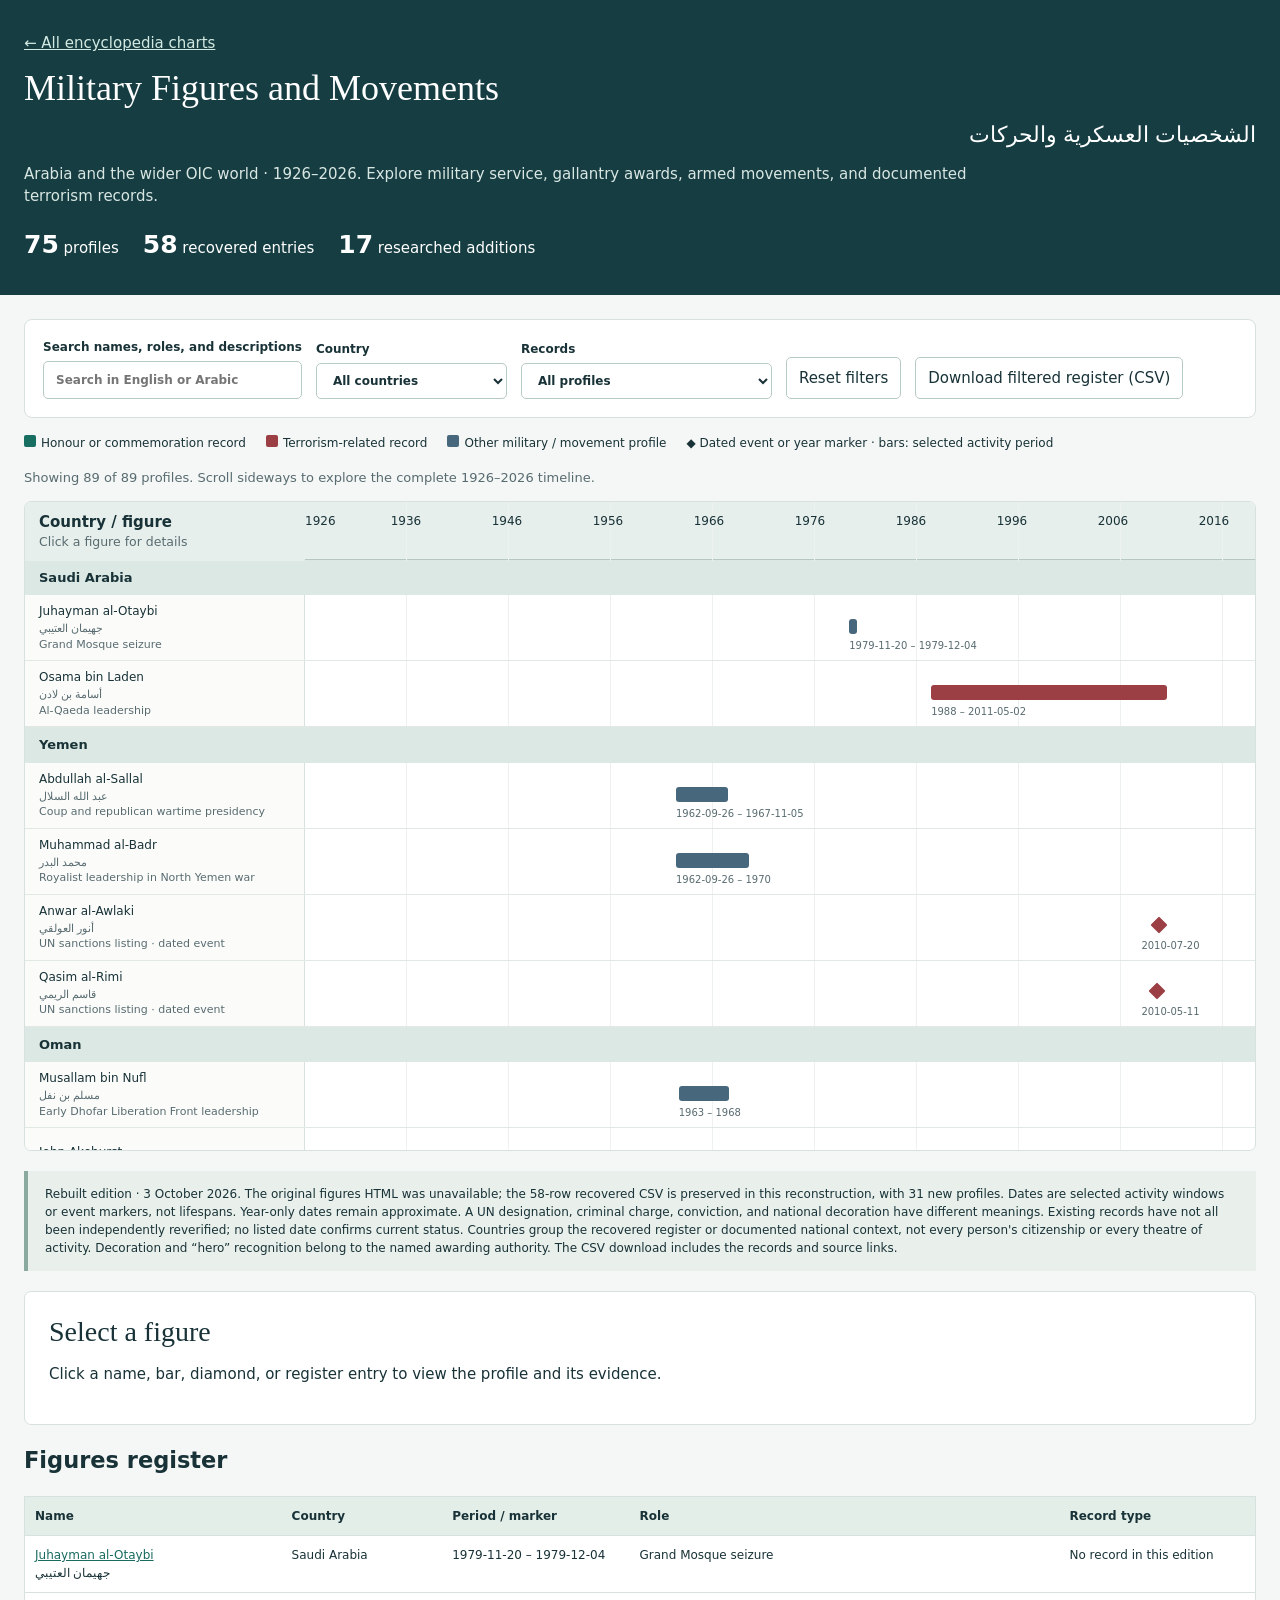
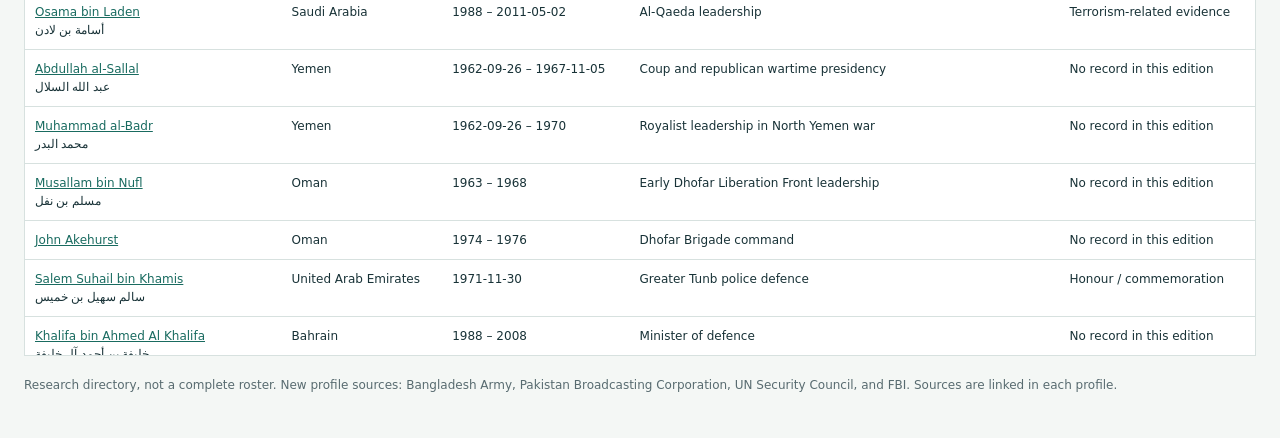
==== commit 29b8d778: "Expand military figures and movements chart" ====
--- a/Arabia_OIC_Figures_Timeline_1926_2026.html
+++ b/Arabia_OIC_Figures_Timeline_1926_2026.html
@@ -4,13 +4,13 @@
 :root{--ink:#183237;--muted:#586b70;--line:#d7e1df;--hero:#176f61;--terror:#9b3f44;--other:#47677d}*{box-sizing:border-box}body{margin:0;background:#f4f7f5;color:var(--ink);font:15px/1.5 system-ui,Arial,sans-serif}header{background:#153d42;color:white;padding:32px max(24px,calc((100vw - 1450px)/2))}header a{color:#d3eae2}h1{font:36px/1.2 Georgia,serif;margin:12px 0}h1 span{font:22px Tahoma,Arial;display:block;margin-top:12px}.subtitle{max-width:1000px;color:#d9e7e3}main{max-width:1500px;margin:auto;padding:24px}.stats{display:flex;flex-wrap:wrap;gap:24px;margin-top:18px}.stats b{font-size:25px}.controls{display:flex;gap:14px;flex-wrap:wrap;align-items:end;padding:18px;background:white;border:1px solid var(--line);border-radius:8px}label{display:flex;flex-direction:column;gap:5px;font-size:12px;font-weight:650}input,select,button{font:inherit;padding:9px 12px;background:white;border:1px solid #b6cac6;border-radius:5px;color:var(--ink)}input{min-width:250px}button{cursor:pointer}button:hover{background:#e4eeea}button:focus-visible,a:focus-visible{outline:3px solid #c19031;outline-offset:2px}.legend{display:flex;gap:20px;flex-wrap:wrap;margin:16px 0;font-size:12px}.legend i{display:inline-block;width:12px;height:12px;margin-right:5px;border-radius:2px}.legend .h{background:var(--hero)}.legend .t{background:var(--terror)}.legend .o{background:var(--other)}#status{font-size:13px;color:var(--muted)}.chart-wrap{overflow:auto;max-height:650px;background:white;border:1px solid var(--line);border-radius:7px}.chart{min-width:1300px}.axis,.person{display:grid;grid-template-columns:280px 1fr}.axis{position:sticky;top:0;z-index:4;background:#e6efec;height:58px;border-bottom:1px solid #b5c7c2}.axis-label{position:sticky;left:0;background:#e6efec;padding:9px 14px;z-index:5}.axis-label small{display:block;font-weight:normal;color:var(--muted)}.track{position:relative;min-height:58px;background:repeating-linear-gradient(to right,transparent 0,transparent calc(10% - 1px),#edf1ef calc(10% - 1px),#edf1ef 10%)}.tick{position:absolute;top:10px;font-size:12px;transform:translateX(-50%)}.tick:first-child{transform:none}.tick:last-child{transform:translateX(-100%)}.country{padding:8px 14px;background:#dbe8e3;font-size:13px;font-weight:750}.person{border-bottom:1px solid #e2e9e5;min-height:65px}.person-name{position:sticky;left:0;background:#fbfcfa;z-index:2;border-radius:0;border:0;border-right:1px solid var(--line);text-align:left;font-size:12px;padding:7px 14px}.person-name small{display:block;color:var(--muted);font-size:11px}.arabic{font-family:Tahoma,Arial;direction:rtl;unicode-bidi:isolate}.bar{position:absolute;top:24px;height:15px;min-width:8px;border:0;border-radius:3px;padding:0;background:var(--other)}.bar.hero{background:var(--hero)}.bar.terror{background:var(--terror)}.bar.event{width:12px!important;height:12px;top:24px;transform:translateX(-50%) rotate(45deg);border-radius:1px}.bar:hover{filter:brightness(1.3)}.dates{position:absolute;top:43px;font-size:10px;white-space:nowrap;color:var(--muted)}.notice{font-size:12px;padding:14px 17px;border-left:4px solid #8baa9f;background:#e9f0eb;margin:20px 0}.detail{padding:24px;background:white;border:1px solid var(--line);border-radius:7px;scroll-margin-top:15px}.detail h2{font:28px Georgia;margin:0}.detail h2 small{display:block;font:20px Tahoma;margin-top:6px}.badge{display:inline-block;border-radius:5px;background:#e8eeeb;padding:4px 8px;font-size:11px;margin:9px 5px 0 0}h3{font-size:16px;margin-top:22px}.detail dl{display:grid;grid-template-columns:160px 1fr;gap:8px;font-size:13px}.detail dt{color:var(--muted)}.detail dd{margin:0}.record{padding:13px 16px;background:#f3f6f2;border-radius:5px;margin:10px 0;font-size:13px}.record strong{display:block}.record small{display:block;color:var(--muted)}a{color:#196b60;overflow-wrap:anywhere}.sources a{display:block;margin:8px 0;font-size:12px}.table-wrap{overflow:auto;margin-top:12px;border:1px solid var(--line);max-height:460px;background:white}table{border-collapse:collapse;width:100%;font-size:12px}th,td{text-align:left;padding:10px;border-bottom:1px solid var(--line);vertical-align:top}th{position:sticky;top:0;background:#e4eee8}td button{font-size:12px;border:0;padding:0;text-align:left;background:none;color:#196b60;text-decoration:underline}footer{padding:20px 0;color:var(--muted);font-size:12px}#empty{padding:30px;text-align:center}@media(max-width:650px){h1{font-size:28px}main{padding:14px}header{padding:25px 18px}.detail dl{grid-template-columns:1fr}.detail dt{font-weight:bold}.stats{gap:14px}.controls{gap:10px}input,select{max-width:100%}}@media print{.controls,.legend,#download{display:none}.chart-wrap,.table-wrap{max-height:none;overflow:visible}.chart{min-width:0}.axis,.person{grid-template-columns:230px 1fr}header{background:white;color:#183237}.subtitle{color:#183237}.person-name,.axis{position:static}.detail{break-inside:avoid}}
 </style></head><body>
 <header><a href="index.html">← All encyclopedia charts</a><h1>Military Figures and Movements<span lang="ar" dir="rtl">الشخصيات العسكرية والحركات</span></h1><p class="subtitle">Arabia and the wider OIC world · 1926–2026. Explore military service, gallantry awards, armed movements, and documented terrorism records.</p><div class="stats"><span><b>75</b> profiles</span><span><b>58</b> recovered entries</span><span><b>17</b> researched additions</span></div></header>
-<main><div class="controls"><label>Search names, roles, and descriptions<input id="search" type="search" placeholder="Search in English or Arabic"></label><label>Country<select id="country"><option value="">All countries</option></select></label><label>Records<select id="category"><option value="">All profiles</option><option value="hero">Military decorations</option><option value="terror">Terrorism-related records</option><option value="legal">Any judicial / sanctions record</option><option value="new">17 new profiles</option></select></label><button id="reset">Reset filters</button><button id="download">Download filtered register (CSV)</button></div>
+<main><div class="controls"><label>Search names, roles, and descriptions<input id="search" type="search" placeholder="Search in English or Arabic"></label><label>Country<select id="country"><option value="">All countries</option></select></label><label>Records<select id="category"><option value="">All profiles</option><option value="hero">Military decorations</option><option value="terror">Terrorism-related records</option><option value="legal">Any judicial / sanctions record</option><option value="new">31 new profiles</option></select></label><button id="reset">Reset filters</button><button id="download">Download filtered register (CSV)</button></div>
 <div class="legend"><span><i class="h"></i>Honour or commemoration record</span><span><i class="t"></i>Terrorism-related record</span><span><i class="o"></i>Other military / movement profile</span><span>◆ Dated event or year marker · bars: selected activity period</span></div><p id="status" aria-live="polite"></p>
 <div class="chart-wrap" tabindex="0" aria-label="Scrollable figures timeline"><div id="timeline" class="chart"></div></div>
-<div class="notice">Rebuilt edition · 3 October 2026. The original figures HTML was unavailable; the 58-row recovered CSV is preserved in this reconstruction, with 17 new profiles. Dates are selected activity windows or event markers, not lifespans. Year-only dates remain approximate. A UN designation, criminal charge, conviction, and national decoration have different meanings. Existing records have not all been independently reverified; no listed date confirms current status. Countries group the recovered register or documented national context, not every person's citizenship or every theatre of activity. Decoration and “hero” recognition belong to the named awarding authority. The CSV download includes the records and source links.</div>
+<div class="notice">Rebuilt edition · 3 October 2026. The original figures HTML was unavailable; the 58-row recovered CSV is preserved in this reconstruction, with 31 new profiles. Dates are selected activity windows or event markers, not lifespans. Year-only dates remain approximate. A UN designation, criminal charge, conviction, and national decoration have different meanings. Existing records have not all been independently reverified; no listed date confirms current status. Countries group the recovered register or documented national context, not every person's citizenship or every theatre of activity. Decoration and “hero” recognition belong to the named awarding authority. The CSV download includes the records and source links.</div>
 <section id="detail" class="detail" aria-live="polite"><h2>Select a figure</h2><p>Click a name, bar, diamond, or register entry to view the profile and its evidence.</p></section>
 <h2>Figures register</h2><div class="table-wrap"><table><thead><tr><th>Name</th><th>Country</th><th>Period / marker</th><th>Role</th><th>Record type</th></tr></thead><tbody id="register"></tbody></table></div><footer>Research directory, not a complete roster. New profile sources: Bangladesh Army, Pakistan Broadcasting Corporation, UN Security Council, and FBI. Sources are linked in each profile.</footer></main>
-<script id="dataset" type="application/json">[{"id": "P003", "country": "Saudi Arabia", "name": "Juhayman al-Otaybi", "arabic": "جهيمان العتيبي", "role": "Grand Mosque seizure", "start": "1979-11-20", "end": "1979-12-04", "ah": "1399–1400 AH", "description": "Led the armed group that seized the Grand Mosque in Mecca.", "outcome": "Saudi forces retook the mosque; he was captured and executed in January 1980.", "notes": "Selected activity window, not a complete career or lifespan. Annual and monthly boundaries retain approximate precision.", "honors": [], "legal": [], "sources": ["https://en.wikipedia.org/wiki/Juhayman_al-Otaybi"], "edition": "Recovered register", "terror": false}, {"id": "P005", "country": "Saudi Arabia", "name": "Osama bin Laden", "arabic": "أسامة بن لادن", "role": "Al-Qaeda leadership", "start": "1988", "end": "2011-05-02", "ah": "1408–1432 AH", "description": "Saudi-born founder of al-Qaeda; the network operated across several countries.", "outcome": "Killed in a US operation in Abbottabad, Pakistan, in 2011. Placement is by origin, not continuous presence in Saudi Arabia.", "notes": "Selected activity window, not a complete career or lifespan. Annual and monthly boundaries retain approximate precision.", "honors": [], "legal": [{"date": "1998-11-04", "type": "Judicial record", "authority": "United States federal prosecution / FBI history", "title": "Criminal indictment", "text": "The FBI records an indictment connected to the 1998 U.S. embassy bombings. An indictment is an allegation, not a conviction.", "source": "https://www.fbi.gov/history/cases-and-criminals/osama-bin-laden", "status": "Historical indictment; killed in 2011"}, {"date": "2001-10-10", "type": "Terrorism-related individual record", "authority": "FBI", "title": "Most Wanted Terrorists listing", "text": "The FBI history records his inclusion when this wanted list was created. A wanted listing is not a criminal conviction.", "source": "https://www.fbi.gov/history/cases-and-criminals/osama-bin-laden", "status": "Historical wanted listing; killed in 2011"}], "sources": ["https://en.wikipedia.org/wiki/Osama_bin_Laden", "https://www.fbi.gov/history/cases-and-criminals/osama-bin-laden"], "edition": "Recovered register", "terror": true}, {"id": "P007", "country": "Yemen", "name": "Abdullah al-Sallal", "arabic": "عبد الله السلال", "role": "Coup and republican wartime presidency", "start": "1962-09-26", "end": "1967-11-05", "ah": "1382–1387 AH", "description": "Led the officers who overthrew the imamate and became the first president of North Yemen's republic.", "outcome": "Removed from office in 1967 while the civil war continued.", "notes": "Selected activity window, not a complete career or lifespan. Annual and monthly boundaries retain approximate precision.", "honors": [], "legal": [], "sources": ["https://en.wikipedia.org/wiki/Abdullah_al-Sallal"], "edition": "Recovered register", "terror": false}, {"id": "P006", "country": "Yemen", "name": "Muhammad al-Badr", "arabic": "محمد البدر", "role": "Royalist leadership in North Yemen war", "start": "1962-09-26", "end": "1970", "ah": "1382–1390 AH", "description": "The displaced imam led the royalist side against the Yemen Arab Republic.", "outcome": "The republican government survived; the principal royalist war ended with reconciliation and recognition in 1970.", "notes": "Selected activity window, not a complete career or lifespan. Annual and monthly boundaries retain approximate precision.", "honors": [], "legal": [], "sources": ["https://en.wikipedia.org/wiki/Muhammad_al-Badr"], "edition": "Recovered register", "terror": false}, {"id": "P013", "country": "Oman", "name": "Musallam bin Nufl", "arabic": "مسلم بن نفل", "role": "Early Dhofar Liberation Front leadership", "start": "1963", "end": "1968", "ah": "1382–1388 AH", "description": "An organizer of the early Dhofar insurgency and a leader of the Dhofar Liberation Front.", "outcome": "The movement's 1968 reorganization displaced its earlier leadership configuration; this is a selected phase, not a lifespan.", "notes": "Selected activity window, not a complete career or lifespan. Annual and monthly boundaries retain approximate precision.", "honors": [], "legal": [], "sources": ["https://en.wikipedia.org/wiki/Musallam_bin_Nufl"], "edition": "Recovered register", "terror": false}, {"id": "P014", "country": "Oman", "name": "John Akehurst", "arabic": "", "role": "Dhofar Brigade command", "start": "1974", "end": "1976", "ah": "1393–1397 AH", "description": "British officer commanding the sultanate's Dhofar Brigade during the final major campaigns.", "outcome": "Government forces defeated the principal insurgent positions; he left this command in 1976.", "notes": " The 1974–1976 campaign-command window follows the Imperial War Museums oral-history catalogue; some later association accounts give a different terminal year.", "honors": [], "legal": [], "sources": ["https://www.iwm.org.uk/collections/item/object/80024695", "https://en.wikipedia.org/wiki/John_Akehurst_(British_Army_officer)"], "edition": "Recovered register", "terror": false}, {"id": "P015", "country": "United Arab Emirates", "name": "Salem Suhail bin Khamis", "arabic": "سالم سهيل بن خميس", "role": "Greater Tunb police defence", "start": "1971-11-30", "end": "1971-11-30", "ah": "1391–1391 AH", "description": "Police commander on Greater Tunb during the Iranian seizure of the island.", "outcome": "Killed on 30 November 1971; later commemorated in the UAE. The event predates federation.", "notes": "Selected activity window, not a complete career or lifespan. Annual and monthly boundaries retain approximate precision.", "honors": [{"date": "2018-11-29", "authority": "UAE commemoration, reported by Gulf News", "title": "Commemorated as the first Emirati martyr", "text": "Dated report describes the UAE commemoration of the police officer killed on Greater Tunb on 30 November 1971. This is a commemoration report, not an award decree or an independent theological judgment.", "type": "Commemoration report", "source": "https://gulfnews.com/uae/government/who-was-the-first-emirati-martyr-1.1543482939877"}], "legal": [], "sources": ["https://gulfnews.com/uae/government/who-was-the-first-emirati-martyr-1.1543482939877"], "edition": "Recovered register", "terror": false}, {"id": "P017", "country": "Bahrain", "name": "Khalifa bin Ahmed Al Khalifa", "arabic": "خليفة بن أحمد آل خليفة", "role": "Minister of defence", "start": "1988", "end": "2008", "ah": "1408–1430 AH", "description": "Held the defence ministry during this selected institutional period.", "outcome": "Moved to commander-in-chief of the Bahrain Defence Force in 2008; later command is not charted here.", "notes": "Selected activity window, not a complete career or lifespan. Annual and monthly boundaries retain approximate precision.", "honors": [], "legal": [], "sources": ["https://en.wikipedia.org/wiki/Khalifa_bin_Ahmed_Al_Khalifa"], "edition": "Recovered register", "terror": false}, {"id": "P018", "country": "Kuwait", "name": "Mubarak Abdullah Al-Jaber Al-Sabah", "arabic": "مبارك عبد الله الجابر الصباح", "role": "Chief of the general staff", "start": "1963", "end": "1980", "ah": "1382–1401 AH", "description": "Led Kuwait's general staff during the development of the post-independence armed forces.", "outcome": "Retired from this command in 1980.", "notes": "Selected activity window, not a complete career or lifespan. Annual and monthly boundaries retain approximate precision.", "honors": [], "legal": [], "sources": ["https://en.wikipedia.org/wiki/Mubarak_Abdullah_Al-Jaber_Al-Sabah"], "edition": "Recovered register", "terror": false}, {"id": "P021", "country": "Jordan", "name": "Habis al-Majali", "arabic": "حابس المجالي", "role": "Army command in Black September and aftermath", "start": "1970", "end": "1971", "ah": "1389–1391 AH", "description": "Jordanian commander during the confrontation between the government and Palestinian armed organizations.", "outcome": "Government forces ended the organizations' main military presence in Jordan; the bar is a campaign phase.", "notes": "Selected activity window, not a complete career or lifespan. Annual and monthly boundaries retain approximate precision.", "honors": [], "legal": [], "sources": ["https://en.wikipedia.org/wiki/Habis_al-Majali"], "edition": "Recovered register", "terror": false}, {"id": "P022", "country": "Iraq", "name": "Abd al-Karim Qasim", "arabic": "عبد الكريم قاسم", "role": "Military-led government after overthrow of monarchy", "start": "1958-07-14", "end": "1963-02-08", "ah": "1377–1382 AH", "description": "An army officer who led the 1958 overthrow and headed the resulting republic.", "outcome": "Overthrown in February 1963 and executed the following day.", "notes": "Selected activity window, not a complete career or lifespan. Annual and monthly boundaries retain approximate precision.", "honors": [], "legal": [], "sources": ["https://en.wikipedia.org/wiki/Abd_al-Karim_Qasim"], "edition": "Recovered register", "terror": false}, {"id": "P023", "country": "Iraq", "name": "Mustafa Barzani", "arabic": "مصطفى البارزاني", "role": "Kurdish rebellion leadership", "start": "1961", "end": "1975", "ah": "1380–1395 AH", "description": "Led Kurdish forces during the principal Iraqi Kurdish revolts of this period.", "outcome": "The 1975 withdrawal of Iranian support was followed by collapse of the rebellion and exile.", "notes": "Selected activity window, not a complete career or lifespan. Annual and monthly boundaries retain approximate precision.", "honors": [], "legal": [], "sources": ["https://en.wikipedia.org/wiki/Mustafa_Barzani"], "edition": "Recovered register", "terror": false}, {"id": "P031", "country": "Palestine", "name": "George Habash", "arabic": "جورج حبش", "role": "Popular Front for the Liberation of Palestine leadership", "start": "1967", "end": "2000", "ah": "1386–1421 AH", "description": "Founded and led the PFLP, an organization with political and armed activities.", "outcome": "Stepped down as secretary-general in 2000.", "notes": "Selected activity window, not a complete career or lifespan. Annual and monthly boundaries retain approximate precision.", "honors": [], "legal": [], "sources": ["https://en.wikipedia.org/wiki/George_Habash"], "edition": "Recovered register", "terror": false}, {"id": "P030", "country": "Palestine", "name": "Yasser Arafat", "arabic": "ياسر عرفات", "role": "Palestine Liberation Organization chairmanship", "start": "1969", "end": "2004-11-11", "ah": "1388–1425 AH", "description": "Chaired the PLO through armed conflict, diplomacy and the establishment of the Palestinian Authority.", "outcome": "Remained PLO chairman until his death in 2004; this bar is organizational leadership, not continuous combat.", "notes": "Selected activity window, not a complete career or lifespan. Annual and monthly boundaries retain approximate precision.", "honors": [], "legal": [], "sources": ["https://en.wikipedia.org/wiki/Yasser_Arafat"], "edition": "Recovered register", "terror": false}, {"id": "P032", "country": "Palestine", "name": "Ahmed Yassin", "arabic": "أحمد ياسين", "role": "Hamas founding and movement leadership", "start": "1987", "end": "2004-03-22", "ah": "1407–1425 AH", "description": "A founder and senior leader of Hamas; periods of imprisonment interrupted his freedom of action.", "outcome": "Killed in an Israeli strike in March 2004. The bar denotes organizational association, not uninterrupted operational command.", "notes": "Selected activity window, not a complete career or lifespan. Annual and monthly boundaries retain approximate precision.", "honors": [], "legal": [], "sources": ["https://en.wikipedia.org/wiki/Ahmed_Yassin"], "edition": "Recovered register", "terror": false}, {"id": "P036", "country": "Lebanon", "name": "Bachir Gemayel", "arabic": "بشير الجميل", "role": "Lebanese Forces leadership", "start": "1976", "end": "1982-09-14", "ah": "1395–1402 AH", "description": "Led the Lebanese Forces during the civil war and was elected president in 1982.", "outcome": "Assassinated before taking up the presidency.", "notes": "Selected activity window, not a complete career or lifespan. Annual and monthly boundaries retain approximate precision.", "honors": [], "legal": [], "sources": ["https://en.wikipedia.org/wiki/Bachir_Gemayel"], "edition": "Recovered register", "terror": false}, {"id": "P038", "country": "Lebanon", "name": "Michel Aoun", "arabic": "ميشال عون", "role": "Lebanese Army command and military-led administration", "start": "1984", "end": "1990", "ah": "1404–1411 AH", "description": "Army commander whose authority became one of the rival centres of government during the civil war.", "outcome": "His forces were defeated in October 1990 and he subsequently went into exile; later presidential office is excluded.", "notes": "Selected activity window, not a complete career or lifespan. Annual and monthly boundaries retain approximate precision.", "honors": [], "legal": [], "sources": ["https://en.wikipedia.org/wiki/Michel_Aoun"], "edition": "Recovered register", "terror": false}, {"id": "P039", "country": "Egypt", "name": "Abdel Hakim Amer", "arabic": "عبد الحكيم عامر", "role": "Senior armed-forces command", "start": "1953", "end": "1967-06", "ah": "1372–1387 AH", "description": "Led Egypt's armed forces through the Suez conflict, the Yemen intervention and the June 1967 war.", "outcome": "Removed after the 1967 defeat; he died later that year.", "notes": "Selected activity window, not a complete career or lifespan. Annual and monthly boundaries retain approximate precision.", "honors": [], "legal": [], "sources": ["https://en.wikipedia.org/wiki/Abdel_Hakim_Amer"], "edition": "Recovered register", "terror": false}, {"id": "P041", "country": "Egypt", "name": "Abdel Moneim Riad", "arabic": "عبد المنعم رياض", "role": "Chief of staff after the June war", "start": "1967", "end": "1969-03-09", "ah": "1386–1388 AH", "description": "Oversaw military reconstruction and operations along the Suez front.", "outcome": "Killed at the front in March 1969.", "notes": "Selected activity window, not a complete career or lifespan. Annual and monthly boundaries retain approximate precision.", "honors": [], "legal": [], "sources": ["https://en.wikipedia.org/wiki/Abdul_Munim_Riad"], "edition": "Recovered register", "terror": false}, {"id": "P040", "country": "Egypt", "name": "Saad el-Shazly", "arabic": "سعد الشاذلي", "role": "Chief of staff", "start": "1971-05-16", "end": "1973-12-13", "ah": "1391–1393 AH", "description": "Chief of staff during preparations for and the opening of the October 1973 war.", "outcome": "Left the post in December 1973 after disagreements over the conduct of the war.", "notes": "Selected activity window, not a complete career or lifespan. Annual and monthly boundaries retain approximate precision.", "honors": [], "legal": [], "sources": ["https://en.wikipedia.org/wiki/Saad_el-Shazly"], "edition": "Recovered register", "terror": false}, {"id": "P042", "country": "Egypt", "name": "Ahmad Ismail Ali", "arabic": "أحمد إسماعيل علي", "role": "Defence minister and commander-in-chief", "start": "1972", "end": "1974-12-25", "ah": "1391–1394 AH", "description": "Led the defence establishment during the October 1973 war.", "outcome": "Held the office until his death in December 1974.", "notes": "Selected activity window, not a complete career or lifespan. Annual and monthly boundaries retain approximate precision.", "honors": [], "legal": [], "sources": ["https://en.wikipedia.org/wiki/Ahmad_Ismail_Ali"], "edition": "Recovered register", "terror": false}, {"id": "P044", "country": "Sudan", "name": "John Garang", "arabic": "جون قرنق", "role": "SPLA / SPLM leadership", "start": "1983", "end": "2005-07-30", "ah": "1403–1426 AH", "description": "Led the southern Sudanese movement during the second civil war and the 2005 peace settlement.", "outcome": "Entered a power-sharing government and died in a helicopter crash in July 2005; the territory was then part of Sudan.", "notes": "Selected activity window, not a complete career or lifespan. Annual and monthly boundaries retain approximate precision.", "honors": [], "legal": [], "sources": ["https://en.wikipedia.org/wiki/John_Garang"], "edition": "Recovered register", "terror": false}, {"id": "P052", "country": "Algeria", "name": "Krim Belkacem", "arabic": "كريم بلقاسم", "role": "FLN command and negotiations", "start": "1954", "end": "1962", "ah": "1373–1382 AH", "description": "An FLN commander who later played a leading role in independence negotiations.", "outcome": "Helped negotiate the Evian settlement; Algeria became independent in 1962.", "notes": "Selected activity window, not a complete career or lifespan. Annual and monthly boundaries retain approximate precision.", "honors": [], "legal": [], "sources": ["https://en.wikipedia.org/wiki/Krim_Belkacem"], "edition": "Recovered register", "terror": false}, {"id": "P054", "country": "Algeria", "name": "Houari Boumediene", "arabic": "هواري بومدين", "role": "ALN general staff and post-independence army leadership", "start": "1960", "end": "1965", "ah": "1379–1385 AH", "description": "Led the ALN general staff and then the post-independence defence establishment.", "outcome": "Overthrew Ahmed Ben Bella in 1965; later head-of-state years belong to the leadership companion.", "notes": "Selected activity window, not a complete career or lifespan. Annual and monthly boundaries retain approximate precision.", "honors": [], "legal": [], "sources": ["https://en.wikipedia.org/wiki/Houari_Boum%C3%A9di%C3%A8ne"], "edition": "Recovered register", "terror": false}, {"id": "P057", "country": "Morocco", "name": "Mohamed Meziane", "arabic": "محمد أمزيان", "role": "Moroccan command after Spanish military service", "start": "1956", "end": "1966", "ah": "1375–1386 AH", "description": "Returned from Spanish service to serve in Morocco's armed forces.", "outcome": "Appointed ambassador to Spain in 1966; this bar isolates his Moroccan command phase.", "notes": "Selected activity window, not a complete career or lifespan. Annual and monthly boundaries retain approximate precision.", "honors": [], "legal": [], "sources": ["https://en.wikipedia.org/wiki/Mohamed_Meziane"], "edition": "Recovered register", "terror": false}, {"id": "P058", "country": "Mauritania", "name": "Mohamed Khouna Ould Haidalla", "arabic": "محمد خونه ولد هيداله", "role": "Military head of state", "start": "1980-01-04", "end": "1984-12-12", "ah": "1400–1405 AH", "description": "Headed Mauritania's military government during this period.", "outcome": "Removed in a coup in December 1984.", "notes": "Selected activity window, not a complete career or lifespan. Annual and monthly boundaries retain approximate precision.", "honors": [], "legal": [], "sources": ["https://en.wikipedia.org/wiki/Mohamed_Khouna_Ould_Haidalla"], "edition": "Recovered register", "terror": false}, {"id": "P063", "country": "Afghanistan", "name": "Gulbuddin Hekmatyar", "arabic": "قلب الدين حكمتيار", "role": "Hezb-e Islami leadership in the anti-Soviet and civil-war period", "start": "1976", "end": "1996", "ah": "1395–1417 AH", "description": "Led Hezb-e Islami during resistance to the Soviet-backed government and the subsequent civil war.", "outcome": "Left Kabul as the Taliban took power in 1996; later activity is outside this selected phase.", "notes": "Selected activity window, not a complete career or lifespan. Annual and monthly boundaries retain approximate precision.", "honors": [], "legal": [], "sources": ["https://en.wikipedia.org/wiki/Gulbuddin_Hekmatyar"], "edition": "Recovered register", "terror": false}, {"id": "P061", "country": "Afghanistan", "name": "Ahmad Shah Massoud", "arabic": "أحمد شاه مسعود", "role": "Anti-Soviet, civil-war and anti-Taliban commands", "start": "1979", "end": "2001-09-09", "ah": "1399–1422 AH", "description": "Led forces in Panjshir and later the anti-Taliban Northern Alliance; his institutional role changed across these phases.", "outcome": "Assassinated in September 2001.", "notes": "Selected activity window, not a complete career or lifespan. Annual and monthly boundaries retain approximate precision.", "honors": [], "legal": [], "sources": ["https://en.wikipedia.org/wiki/Ahmad_Shah_Massoud"], "edition": "Recovered register", "terror": false}, {"id": "P066", "country": "Pakistan", "name": "Yahya Khan", "arabic": "يحيى خان", "role": "Army command and military government", "start": "1966", "end": "1971-12", "ah": "1385–1391 AH", "description": "Army chief and later president during the 1971 war and the separation of East Pakistan.", "outcome": "Resigned after the December 1971 defeat.", "notes": "Selected activity window, not a complete career or lifespan. Annual and monthly boundaries retain approximate precision.", "honors": [], "legal": [], "sources": ["https://en.wikipedia.org/wiki/Yahya_Khan"], "edition": "Recovered register", "terror": false}, {"id": "P067", "country": "Pakistan", "name": "Muhammad Zia-ul-Haq", "arabic": "محمد ضياء الحق", "role": "Military-led government", "start": "1977-07-05", "end": "1988-08-17", "ah": "1397–1409 AH", "description": "Seized power in 1977 and headed the military-led state during the Soviet-Afghan war.", "outcome": "Died in an aircraft crash in August 1988.", "notes": "Selected activity window, not a complete career or lifespan. Annual and monthly boundaries retain approximate precision.", "honors": [], "legal": [], "sources": ["https://en.wikipedia.org/wiki/Muhammad_Zia-ul-Haq"], "edition": "Recovered register", "terror": false}, {"id": "P074", "country": "Bangladesh", "name": "Khaled Mosharraf", "arabic": "", "role": "Sector and brigade command in the independence war", "start": "1971", "end": "1971", "ah": "1390–1391 AH", "description": "Commanded forces in the Bangladesh independence campaign.", "outcome": "The war ended with Pakistan's surrender in Dhaka; later army and political roles are excluded.", "notes": "Selected activity window, not a complete career or lifespan. Annual and monthly boundaries retain approximate precision.", "honors": [], "legal": [], "sources": ["https://en.wikipedia.org/wiki/Khaled_Mosharraf"], "edition": "Recovered register", "terror": false}, {"id": "P073", "country": "Bangladesh", "name": "M. A. G. Osmani", "arabic": "", "role": "Bangladesh forces commander-in-chief", "start": "1971-04", "end": "1972-04", "ah": "1391–1392 AH", "description": "Commanded the Bangladesh forces during the independence war.", "outcome": "Continued in command briefly after independence before retiring from the armed forces.", "notes": "Selected activity window, not a complete career or lifespan. Annual and monthly boundaries retain approximate precision.", "honors": [], "legal": [], "sources": ["https://en.wikipedia.org/wiki/M._A._G._Osmani"], "edition": "Recovered register", "terror": false}, {"id": "P076", "country": "Bangladesh", "name": "Matiur Rahman", "arabic": "", "role": "Attempt to defect during the 1971 war", "start": "1971-08-20", "end": "1971-08-20", "ah": "1391–1391 AH", "description": "A Bengali Pakistan Air Force pilot who attempted to divert a training aircraft during the war.", "outcome": "Died in the crash; Bangladesh later awarded him Bir Sreshtho. Pakistan's commemoration of the other pilot differs.", "notes": "Selected activity window, not a complete career or lifespan. Annual and monthly boundaries retain approximate precision.", "honors": [{"date": "1973-12-15", "authority": "Government of Bangladesh", "title": "Bir Sreshtho", "text": "Posthumous military decoration; award chronology is distinct from the 1971 activity marker.", "type": "Formal honor", "source": "https://en.wikipedia.org/wiki/Bir_Sreshtho"}], "legal": [], "sources": ["https://en.wikipedia.org/wiki/Matiur_Rahman_(military_pilot)", "https://en.wikipedia.org/wiki/Bir_Sreshtho"], "edition": "Recovered register", "terror": false}, {"id": "P075", "country": "Bangladesh", "name": "Nur Mohammad Sheikh", "arabic": "", "role": "Combat service in the independence war", "start": "1971-09-05", "end": "1971-09-05", "ah": "1391–1391 AH", "description": "An East Pakistan Rifles soldier fighting for Bangladesh during the 1971 war.", "outcome": "Killed in action; posthumously awarded Bangladesh's Bir Sreshtho decoration.", "notes": "Selected activity window, not a complete career or lifespan. Annual and monthly boundaries retain approximate precision.", "honors": [{"date": "1973-12-15", "authority": "Government of Bangladesh", "title": "Bir Sreshtho", "text": "Posthumous military decoration. The date is that of the gazette establishing the awards, not the date of his death.", "type": "Formal honor", "source": "https://en.wikipedia.org/wiki/Bir_Sreshtho"}], "legal": [], "sources": ["https://en.wikipedia.org/wiki/Nur_Mohammad_Sheikh", "https://en.wikipedia.org/wiki/Bir_Sreshtho"], "edition": "Recovered register", "terror": false}, {"id": "P077", "country": "Maldives", "name": "Abdullah Luthufee", "arabic": "عبد الله لطفي", "role": "Attempted overthrow of the government", "start": "1988-11-03", "end": "1988-11-03", "ah": "1409–1409 AH", "description": "A Maldivian organizer of the attempted coup, assisted by armed members of the Sri Lankan PLOTE.", "outcome": "The attempt failed after Indian intervention and he was captured.", "notes": "Selected activity window, not a complete career or lifespan. Annual and monthly boundaries retain approximate precision.", "honors": [], "legal": [], "sources": ["https://en.wikipedia.org/wiki/1988_Maldives_coup_attempt"], "edition": "Recovered register", "terror": false}, {"id": "P086", "country": "Türkiye", "name": "Abdullah Ocalan", "arabic": "عبد الله أوجلان", "role": "PKK leadership before capture", "start": "1978", "end": "1999-02-15", "ah": "1398–1419 AH", "description": "Led the Kurdistan Workers' Party before his arrest; the armed campaign began later than the organization's founding.", "outcome": "Captured in 1999. Subsequent influence from prison is not shown as uninterrupted field command.", "notes": "Selected activity window, not a complete career or lifespan. Annual and monthly boundaries retain approximate precision.", "honors": [], "legal": [], "sources": ["https://en.wikipedia.org/wiki/Abdullah_%C3%96calan"], "edition": "Recovered register", "terror": false}, {"id": "P085", "country": "Türkiye", "name": "Kenan Evren", "arabic": "كنعان إيفرين", "role": "Coup and military council government", "start": "1980-09-12", "end": "1983", "ah": "1400–1404 AH", "description": "Led the military coup of September 1980 and the resulting military council.", "outcome": "A civilian cabinet took office in 1983; his subsequent presidency is outside this military-government phase.", "notes": "Selected activity window, not a complete career or lifespan. Annual and monthly boundaries retain approximate precision.", "honors": [], "legal": [], "sources": ["https://en.wikipedia.org/wiki/Kenan_Evren"], "edition": "Recovered register", "terror": false}, {"id": "P090", "country": "Indonesia", "name": "Kartosuwiryo", "arabic": "", "role": "Darul Islam leadership", "start": "1949", "end": "1962", "ah": "1368–1382 AH", "description": "Led the Darul Islam rebellion and its claim to an Islamic state in parts of Indonesia.", "outcome": "Captured and executed in 1962.", "notes": "Selected activity window, not a complete career or lifespan. Annual and monthly boundaries retain approximate precision.", "honors": [], "legal": [], "sources": ["https://en.wikipedia.org/wiki/Sekarmadji_Maridjan_Kartosuwiryo"], "edition": "Recovered register", "terror": false}, {"id": "P089", "country": "Indonesia", "name": "Abdul Haris Nasution", "arabic": "عبد الحارس ناسوتيون", "role": "Second term as army chief of staff", "start": "1955", "end": "1962", "ah": "1374–1382 AH", "description": "Led the Indonesian Army during this selected post-independence command period.", "outcome": "Moved to a different senior military role in 1962; this is not a retirement date.", "notes": "Selected activity window, not a complete career or lifespan. Annual and monthly boundaries retain approximate precision.", "honors": [], "legal": [], "sources": ["https://en.wikipedia.org/wiki/Abdul_Haris_Nasution"], "edition": "Recovered register", "terror": false}, {"id": "P092", "country": "Indonesia", "name": "Hasan di Tiro", "arabic": "", "role": "Free Aceh Movement leadership through the peace settlement", "start": "1976", "end": "2005", "ah": "1395–1426 AH", "description": "Founded the Free Aceh Movement; much of his leadership was exercised from exile.", "outcome": "The 2005 Helsinki agreement ended the principal armed conflict; the endpoint denotes the settlement, not his death.", "notes": "Selected activity window, not a complete career or lifespan. Annual and monthly boundaries retain approximate precision.", "honors": [], "legal": [], "sources": ["https://en.wikipedia.org/wiki/Hasan_di_Tiro"], "edition": "Recovered register", "terror": false}, {"id": "P094", "country": "Malaysia", "name": "Chin Peng", "arabic": "", "role": "Malayan Communist Party armed-struggle period", "start": "1948", "end": "1989-12-02", "ah": "1367–1410 AH", "description": "Led the Malayan Communist Party through the Emergency and the later insurgency.", "outcome": "The December 1989 peace agreement ended the party's armed struggle; the intervening lull is included in this umbrella period.", "notes": "Selected activity window, not a complete career or lifespan. Annual and monthly boundaries retain approximate precision.", "honors": [], "legal": [], "sources": ["https://en.wikipedia.org/wiki/Chin_Peng"], "edition": "Recovered register", "terror": false}, {"id": "P096", "country": "Brunei", "name": "A. M. Azahari", "arabic": "", "role": "Political leadership associated with the Brunei revolt", "start": "1962-12", "end": "1962-12", "ah": "1382–1382 AH", "description": "Brunei People's Party leader associated with the revolt and a proposed North Borneo federation.", "outcome": "The revolt was suppressed and he remained abroad; this does not assert personal battlefield command.", "notes": "Selected activity window, not a complete career or lifespan. Annual and monthly boundaries retain approximate precision.", "honors": [], "legal": [], "sources": ["https://en.wikipedia.org/wiki/A._M._Azahari"], "edition": "Recovered register", "terror": false}, {"id": "P099", "country": "Guinea", "name": "Lansana Conte", "arabic": "", "role": "Military-led government before presidential election", "start": "1984-04-03", "end": "1993", "ah": "1404–1414 AH", "description": "An officer who took power in the 1984 coup and headed the ruling military committee.", "outcome": "The 1993 presidential election marks this selected phase boundary, not the end of his presidency.", "notes": "Selected activity window, not a complete career or lifespan. Annual and monthly boundaries retain approximate precision.", "honors": [], "legal": [], "sources": ["https://en.wikipedia.org/wiki/Lansana_Cont%C3%A9"], "edition": "Recovered register", "terror": false}, {"id": "P101", "country": "Guinea-Bissau", "name": "Amilcar Cabral", "arabic": "", "role": "PAIGC armed independence struggle", "start": "1963", "end": "1973-01-20", "ah": "1382–1392 AH", "description": "Political leader of the PAIGC during its armed struggle against Portuguese rule.", "outcome": "Assassinated in January 1973, before the declaration of independence.", "notes": "Selected activity window, not a complete career or lifespan. Annual and monthly boundaries retain approximate precision.", "honors": [], "legal": [], "sources": ["https://en.wikipedia.org/wiki/Am%C3%ADlcar_Cabral"], "edition": "Recovered register", "terror": false}, {"id": "P106", "country": "Burkina Faso", "name": "Thomas Sankara", "arabic": "", "role": "National Council of the Revolution government", "start": "1983-08-04", "end": "1987-10-15", "ah": "1403–1408 AH", "description": "An army officer who headed the revolutionary government.", "outcome": "Killed during the October 1987 coup.", "notes": "Selected activity window, not a complete career or lifespan. Annual and monthly boundaries retain approximate precision.", "honors": [], "legal": [], "sources": ["https://en.wikipedia.org/wiki/Thomas_Sankara"], "edition": "Recovered register", "terror": false}, {"id": "P107", "country": "Benin", "name": "Mathieu Kerekou", "arabic": "", "role": "Military-origin first period in power", "start": "1972-10-26", "end": "1991-04-04", "ah": "1392–1411 AH", "description": "Took power by coup and headed the subsequent state through the transition away from one-party rule.", "outcome": "Transferred the presidency after losing the 1991 election; his later elected term is excluded.", "notes": "Selected activity window, not a complete career or lifespan. Annual and monthly boundaries retain approximate precision.", "honors": [], "legal": [], "sources": ["https://en.wikipedia.org/wiki/Mathieu_K%C3%A9r%C3%A9kou"], "edition": "Recovered register", "terror": false}, {"id": "P108", "country": "Togo", "name": "Gnassingbe Eyadema", "arabic": "", "role": "Military-origin rule before the transitional period", "start": "1967", "end": "1991", "ah": "1386–1412 AH", "description": "An army officer who took power in 1967 and headed a one-party government.", "outcome": "The 1991 national-conference period is the selected boundary; he remained president afterwards.", "notes": "Selected activity window, not a complete career or lifespan. Annual and monthly boundaries retain approximate precision.", "honors": [], "legal": [], "sources": ["https://en.wikipedia.org/wiki/Gnassingb%C3%A9_Eyad%C3%A9ma"], "edition": "Recovered register", "terror": false}, {"id": "P110", "country": "Nigeria", "name": "Yakubu Gowon", "arabic": "", "role": "Military head of state and wartime command", "start": "1966-08", "end": "1975-07-29", "ah": "1386–1395 AH", "description": "Headed the federal government during the Nigerian Civil War.", "outcome": "Federal forces defeated the secession in 1970; Gowon was later removed in a 1975 coup.", "notes": "Selected activity window, not a complete career or lifespan. Annual and monthly boundaries retain approximate precision.", "honors": [], "legal": [], "sources": ["https://en.wikipedia.org/wiki/Yakubu_Gowon"], "edition": "Recovered register", "terror": false}, {"id": "P111", "country": "Nigeria", "name": "Chukwuemeka Odumegwu Ojukwu", "arabic": "", "role": "Biafran leadership", "start": "1967-05-30", "end": "1970-01", "ah": "1387–1389 AH", "description": "Led the secessionist Republic of Biafra during the Nigerian Civil War.", "outcome": "Left before Biafra's surrender in January 1970.", "notes": "Selected activity window, not a complete career or lifespan. Annual and monthly boundaries retain approximate precision.", "honors": [], "legal": [], "sources": ["https://en.wikipedia.org/wiki/Odumegwu_Ojukwu"], "edition": "Recovered register", "terror": false}, {"id": "P113", "country": "Chad", "name": "Hissene Habre", "arabic": "", "role": "Military-backed presidency", "start": "1982-06-07", "end": "1990-12-01", "ah": "1402–1411 AH", "description": "Seized power in 1982 and headed Chad during conflict with Libya and internal opposition.", "outcome": "Overthrown in 1990; later convicted by the Extraordinary African Chambers in Senegal.", "notes": "Selected activity window, not a complete career or lifespan. Annual and monthly boundaries retain approximate precision.", "honors": [], "legal": [{"date": "2017-04-27", "type": "Judicial record", "authority": "Extraordinary African Chambers, reported by Human Rights Watch", "title": "Appeal judgment", "text": "Appeal upheld the life sentence and core convictions for war crimes, crimes against humanity and torture. An individual rape conviction was overturned on procedural grounds; not every trial finding survived appeal.", "source": "https://www.hrw.org/news/2017/04/27/senegal/chad-court-upholds-habre-conviction", "status": "Historical appeal outcome; trial judgment issued 2016-05-30"}], "sources": ["https://en.wikipedia.org/wiki/Hiss%C3%A8ne_Habr%C3%A9", "https://www.hrw.org/news/2017/04/27/senegal/chad-court-upholds-habre-conviction"], "edition": "Recovered register", "terror": false}, {"id": "P114", "country": "Chad", "name": "Idriss Deby", "arabic": "", "role": "Patriotic Salvation Movement campaign", "start": "1989", "end": "1990-12", "ah": "1409–1411 AH", "description": "Led the armed movement that advanced against Hissene Habre.", "outcome": "Took power in December 1990; his later presidency is in the leadership timeline.", "notes": "Selected activity window, not a complete career or lifespan. Annual and monthly boundaries retain approximate precision.", "honors": [], "legal": [], "sources": ["https://en.wikipedia.org/wiki/Idriss_D%C3%A9by"], "edition": "Recovered register", "terror": false}, {"id": "P117", "country": "Uganda", "name": "Idi Amin", "arabic": "", "role": "Military government", "start": "1971-01-25", "end": "1979-04", "ah": "1390–1399 AH", "description": "Seized power in 1971 and headed Uganda's government.", "outcome": "His government fell during the 1979 war with Tanzania and Ugandan opposition forces.", "notes": "Selected activity window, not a complete career or lifespan. Annual and monthly boundaries retain approximate precision.", "honors": [], "legal": [], "sources": ["https://en.wikipedia.org/wiki/Idi_Amin"], "edition": "Recovered register", "terror": false}, {"id": "P118", "country": "Uganda", "name": "Joseph Kony", "arabic": "", "role": "Early Lord's Resistance Army period to ICC warrant", "start": "1987", "end": "2005-07-08", "ah": "1407–1426 AH", "description": "Led the LRA during its early conflict with the Ugandan government.", "outcome": "The endpoint is the 2005 ICC warrant date, not capture, death, or the end of his leadership.", "notes": "Selected activity window, not a complete career or lifespan. Annual and monthly boundaries retain approximate precision.", "honors": [], "legal": [{"date": "2005-07-08", "type": "Judicial record", "authority": "International Criminal Court", "title": "Arrest warrant", "text": "ICC case record gives 8 July 2005 as the warrant date. Issuance of a warrant is not conviction.", "source": "https://www.icc-cpi.int/uganda/kony", "status": "Historical warrant; see separate 2025 charge-confirmation record"}, {"date": "2025-11-06", "type": "Judicial record", "authority": "International Criminal Court, Pre-Trial Chamber III", "title": "Charges confirmed", "text": "ICC announcement records confirmation of 39 charges of war crimes and crimes against humanity. Confirmation of charges is not a conviction.", "source": "https://www.icc-cpi.int/news/kony-case-icc-pre-trial-chamber-iii-confirms-charges-war-crimes-and-crimes-against-humanity", "status": "Pre-trial decision, not a conviction"}], "sources": ["https://en.wikipedia.org/wiki/Joseph_Kony", "https://www.icc-cpi.int/uganda/kony", "https://www.icc-cpi.int/news/kony-case-icc-pre-trial-chamber-iii-confirms-charges-war-crimes-and-crimes-against-humanity"], "edition": "Recovered register", "terror": false}, {"id": "P122", "country": "Mozambique", "name": "Samora Machel", "arabic": "", "role": "FRELIMO command and independence leadership", "start": "1966", "end": "1975-06-25", "ah": "1385–1395 AH", "description": "A senior FRELIMO military leader who later headed the movement.", "outcome": "Became president at independence in June 1975; the bar separates the liberation phase from state office.", "notes": "Selected activity window, not a complete career or lifespan. Annual and monthly boundaries retain approximate precision.", "honors": [], "legal": [], "sources": ["https://en.wikipedia.org/wiki/Samora_Machel"], "edition": "Recovered register", "terror": false}, {"id": "P123", "country": "Mozambique", "name": "Afonso Dhlakama", "arabic": "", "role": "RENAMO leadership during the main civil-war period", "start": "1979", "end": "1992-10-04", "ah": "1399–1413 AH", "description": "Led RENAMO during the civil war.", "outcome": "The 1992 Rome peace agreement ended this principal war phase; later political leadership and renewed fighting are not combined here.", "notes": "Selected activity window, not a complete career or lifespan. Annual and monthly boundaries retain approximate precision.", "honors": [], "legal": [], "sources": ["https://en.wikipedia.org/wiki/Afonso_Dhlakama"], "edition": "Recovered register", "terror": false}, {"id": "P125", "country": "Guyana", "name": "Walter Rodney", "arabic": "", "role": "Working People's Alliance organizing", "start": "1974", "end": "1980-06-13", "ah": "1393–1400 AH", "description": "Historian and civilian political organizer after returning to Guyana.", "outcome": "Killed in a bomb explosion in June 1980; included as a civilian movement figure, not a military commander.", "notes": "Selected activity window, not a complete career or lifespan. Annual and monthly boundaries retain approximate precision.", "honors": [], "legal": [], "sources": ["https://en.wikipedia.org/wiki/Walter_Rodney"], "edition": "Recovered register", "terror": false}, {"id": "P126", "country": "Suriname", "name": "Desi Bouterse", "arabic": "", "role": "Military rule after the sergeants' coup", "start": "1980-02-25", "end": "1987", "ah": "1400–1408 AH", "description": "Headed Suriname's military-dominated political order after the 1980 coup.", "outcome": "The 1987 election marks the selected transition boundary; he retained influence and later held elected office.", "notes": "Selected activity window, not a complete career or lifespan. Annual and monthly boundaries retain approximate precision.", "honors": [], "legal": [], "sources": ["https://en.wikipedia.org/wiki/Desi_Bouterse"], "edition": "Recovered register", "terror": false}, {"id": "P127", "country": "Suriname", "name": "Ronnie Brunswijk", "arabic": "", "role": "Jungle Commando leadership", "start": "1986", "end": "1992", "ah": "1406–1413 AH", "description": "Led the Jungle Commando against Suriname's government during the interior war.", "outcome": "The 1992 agreement ended the principal conflict; later political office is not charted.", "notes": "Selected activity window, not a complete career or lifespan. Annual and monthly boundaries retain approximate precision.", "honors": [], "legal": [], "sources": ["https://en.wikipedia.org/wiki/Ronnie_Brunswijk"], "edition": "Recovered register", "terror": false}, {"id": "N001", "country": "Bangladesh", "name": "Hamidur Rahman", "arabic": "حميد الرحمن", "role": "Liberation War · gallantry recognition", "start": "1971", "end": "1971", "ah": "", "description": "Bangladesh Army identifies Hamidur Rahman among the seven Bir Sreshtho recipients. The marker represents the 1971 war, not the award date.", "outcome": "", "notes": "New researched entry. Dates show the specified event or selected activity, not a complete lifespan. No assumption of current office, custody, or sanctions status.", "honors": [{"date": "", "title": "Bir Sreshtho · award date not established here", "authority": "Bangladesh Army", "text": "Bangladesh Army identifies Hamidur Rahman among the seven Bir Sreshtho recipients. The marker represents the 1971 war, not the award date.", "source": "https://www.army.mil.bd/Bir-Sreshtho", "type": "Formal honor"}], "legal": [], "sources": ["https://www.army.mil.bd/Bir-Sreshtho"], "edition": "Added 3 October 2026", "terror": false}, {"id": "N002", "country": "Bangladesh", "name": "Mohammad Ruhul Amin", "arabic": "محمد روح الأمين", "role": "Liberation War · gallantry recognition", "start": "1971", "end": "1971", "ah": "", "description": "Bangladesh Army identifies Mohammad Ruhul Amin among the seven Bir Sreshtho recipients. The marker represents the 1971 war, not the award date.", "outcome": "", "notes": "New researched entry. Dates show the specified event or selected activity, not a complete lifespan. No assumption of current office, custody, or sanctions status.", "honors": [{"date": "", "title": "Bir Sreshtho · award date not established here", "authority": "Bangladesh Army", "text": "Bangladesh Army identifies Mohammad Ruhul Amin among the seven Bir Sreshtho recipients. The marker represents the 1971 war, not the award date.", "source": "https://www.army.mil.bd/Bir-Sreshtho", "type": "Formal honor"}], "legal": [], "sources": ["https://www.army.mil.bd/Bir-Sreshtho"], "edition": "Added 3 October 2026", "terror": false}, {"id": "N003", "country": "Bangladesh", "name": "Mohiuddin Jahangir", "arabic": "محيي الدين جهانغير", "role": "Liberation War · gallantry recognition", "start": "1971", "end": "1971", "ah": "", "description": "Bangladesh Army identifies Mohiuddin Jahangir among the seven Bir Sreshtho recipients. The marker represents the 1971 war, not the award date.", "outcome": "", "notes": "New researched entry. Dates show the specified event or selected activity, not a complete lifespan. No assumption of current office, custody, or sanctions status.", "honors": [{"date": "", "title": "Bir Sreshtho · award date not established here", "authority": "Bangladesh Army", "text": "Bangladesh Army identifies Mohiuddin Jahangir among the seven Bir Sreshtho recipients. The marker represents the 1971 war, not the award date.", "source": "https://www.army.mil.bd/Bir-Sreshtho", "type": "Formal honor"}], "legal": [], "sources": ["https://www.army.mil.bd/Bir-Sreshtho"], "edition": "Added 3 October 2026", "terror": false}, {"id": "N004", "country": "Bangladesh", "name": "Mostafa Kamal", "arabic": "مصطفى كمال", "role": "Liberation War · gallantry recognition", "start": "1971", "end": "1971", "ah": "", "description": "Bangladesh Army identifies Mostafa Kamal among the seven Bir Sreshtho recipients. The marker represents the 1971 war, not the award date.", "outcome": "", "notes": "New researched entry. Dates show the specified event or selected activity, not a complete lifespan. No assumption of current office, custody, or sanctions status.", "honors": [{"date": "", "title": "Bir Sreshtho · award date not established here", "authority": "Bangladesh Army", "text": "Bangladesh Army identifies Mostafa Kamal among the seven Bir Sreshtho recipients. The marker represents the 1971 war, not the award date.", "source": "https://www.army.mil.bd/Bir-Sreshtho", "type": "Formal honor"}], "legal": [], "sources": ["https://www.army.mil.bd/Bir-Sreshtho"], "edition": "Added 3 October 2026", "terror": false}, {"id": "N005", "country": "Bangladesh", "name": "Munshi Abdur Rouf", "arabic": "منشي عبد الرؤوف", "role": "Liberation War · gallantry recognition", "start": "1971", "end": "1971", "ah": "", "description": "Bangladesh Army identifies Munshi Abdur Rouf among the seven Bir Sreshtho recipients. The marker represents the 1971 war, not the award date.", "outcome": "", "notes": "New researched entry. Dates show the specified event or selected activity, not a complete lifespan. No assumption of current office, custody, or sanctions status.", "honors": [{"date": "", "title": "Bir Sreshtho · award date not established here", "authority": "Bangladesh Army", "text": "Bangladesh Army identifies Munshi Abdur Rouf among the seven Bir Sreshtho recipients. The marker represents the 1971 war, not the award date.", "source": "https://www.army.mil.bd/Bir-Sreshtho", "type": "Formal honor"}], "legal": [], "sources": ["https://www.army.mil.bd/Bir-Sreshtho"], "edition": "Added 3 October 2026", "terror": false}, {"id": "N006", "country": "Pakistan", "name": "Rashid Minhas", "arabic": "راشد منهاس", "role": "Military gallantry · dated action/death marker", "start": "1971-08-20", "end": "1971-08-20", "ah": "", "description": "Pakistan Air Force pilot; posthumous Nishan-e-Haider recipient. Marker: death during a training-flight incident.", "outcome": "", "notes": "New researched entry. Dates show the specified event or selected activity, not a complete lifespan. No assumption of current office, custody, or sanctions status.", "honors": [{"date": "", "title": "Nishan-e-Haider · marker is not the award date", "authority": "Pakistan Broadcasting Corporation / Radio Pakistan", "text": "Pakistan Air Force pilot; posthumous Nishan-e-Haider recipient. Marker: death during a training-flight incident.", "source": "https://www.radio.gov.pk/20-08-2020/50th-martyrdom-anniversary-of-rashid-minhas-shaheed-being-observed-today", "type": "Formal honor"}], "legal": [], "sources": ["https://www.radio.gov.pk/20-08-2020/50th-martyrdom-anniversary-of-rashid-minhas-shaheed-being-observed-today"], "edition": "Added 3 October 2026", "terror": false}, {"id": "N007", "country": "Pakistan", "name": "Raja Aziz Bhatti", "arabic": "راجا عزيز بهاتي", "role": "Military gallantry · dated action/death marker", "start": "1965-09-12", "end": "1965-09-12", "ah": "", "description": "Army major commemorated for the defence of Lahore in the 1965 war; Nishan-e-Haider recipient. Marker: death anniversary date.", "outcome": "", "notes": "New researched entry. Dates show the specified event or selected activity, not a complete lifespan. No assumption of current office, custody, or sanctions status.", "honors": [{"date": "", "title": "Nishan-e-Haider · marker is not the award date", "authority": "Pakistan Broadcasting Corporation / Radio Pakistan", "text": "Army major commemorated for the defence of Lahore in the 1965 war; Nishan-e-Haider recipient. Marker: death anniversary date.", "source": "https://radio.gov.pk/12-09-2024/president-pm-pay-glowing-tributes-to-major-aziz-bhatti-shaheed", "type": "Formal honor"}], "legal": [], "sources": ["https://radio.gov.pk/12-09-2024/president-pm-pay-glowing-tributes-to-major-aziz-bhatti-shaheed"], "edition": "Added 3 October 2026", "terror": false}, {"id": "N008", "country": "Pakistan", "name": "Karnal Sher Khan", "arabic": "كرنل شير خان", "role": "Military gallantry · dated action/death marker", "start": "1999-07-05", "end": "1999-07-05", "ah": "", "description": "Army captain and Nishan-e-Haider recipient killed during the Kargil conflict. Marker: death in action.", "outcome": "", "notes": "New researched entry. Dates show the specified event or selected activity, not a complete lifespan. No assumption of current office, custody, or sanctions status.", "honors": [{"date": "", "title": "Nishan-e-Haider · marker is not the award date", "authority": "Pakistan Broadcasting Corporation / Radio Pakistan", "text": "Army captain and Nishan-e-Haider recipient killed during the Kargil conflict. Marker: death in action.", "source": "https://www.radio.gov.pk/05-07-2019/20th-martyrdom-anniversary-of-captain-karnal-sher-khan-being-observed-today", "type": "Formal honor"}], "legal": [], "sources": ["https://www.radio.gov.pk/05-07-2019/20th-martyrdom-anniversary-of-captain-karnal-sher-khan-being-observed-today"], "edition": "Added 3 October 2026", "terror": false}, {"id": "N009", "country": "Pakistan", "name": "Lalak Jan", "arabic": "لالك جان", "role": "Military gallantry · dated action/death marker", "start": "1999-07-07", "end": "1999-07-07", "ah": "", "description": "Army havildar and Nishan-e-Haider recipient commemorated for actions during the Kargil conflict. Marker: death in action.", "outcome": "", "notes": "New researched entry. Dates show the specified event or selected activity, not a complete lifespan. No assumption of current office, custody, or sanctions status.", "honors": [{"date": "", "title": "Nishan-e-Haider · marker is not the award date", "authority": "Pakistan Broadcasting Corporation / Radio Pakistan", "text": "Army havildar and Nishan-e-Haider recipient commemorated for actions during the Kargil conflict. Marker: death in action.", "source": "https://radio.gov.pk/07-07-2026/martyrdom-anniversary-of-havildar-lalak-jan-shaheed-being-observed-today", "type": "Formal honor"}], "legal": [], "sources": ["https://radio.gov.pk/07-07-2026/martyrdom-anniversary-of-havildar-lalak-jan-shaheed-being-observed-today"], "edition": "Added 3 October 2026", "terror": false}, {"id": "N010", "country": "Iraq", "name": "Abu Bakr al-Baghdadi", "arabic": "أبو بكر البغدادي", "role": "UN sanctions listing · dated event", "start": "2011-10-05", "end": "2011-10-05", "ah": "", "description": "UN-listed AQI/ISI leader, later associated with ISIL. The UN narrative records his death in October 2019.", "outcome": "", "notes": "New researched entry. Dates show the specified event or selected activity, not a complete lifespan. No assumption of current office, custody, or sanctions status.", "honors": [], "legal": [{"date": "2011-10-05", "title": "UN listing QDi.299 · historical listing date", "authority": "UN Security Council ISIL / Al-Qaida Sanctions Committee", "text": "UN-listed AQI/ISI leader, later associated with ISIL. The UN narrative records his death in October 2019.", "source": "https://main.un.org/securitycouncil/en/sanctions/1267/aq_sanctions_list/summaries/individual/ibrahim-awwad-ibrahim-ali-al-badri-al-samarrai", "type": "UN terrorism-related sanctions"}], "sources": ["https://main.un.org/securitycouncil/en/sanctions/1267/aq_sanctions_list/summaries/individual/ibrahim-awwad-ibrahim-ali-al-badri-al-samarrai"], "edition": "Added 3 October 2026", "terror": true}, {"id": "N011", "country": "Algeria", "name": "Abdelmalek Droukdel", "arabic": "عبد المالك دروكدال", "role": "UN sanctions listing · dated event", "start": "2007-08-27", "end": "2007-08-27", "ah": "", "description": "UN-listed GSPC/AQIM leader. The UN narrative reports a life sentence in absentia in Algeria and his reported death in June 2020.", "outcome": "", "notes": "New researched entry. Dates show the specified event or selected activity, not a complete lifespan. No assumption of current office, custody, or sanctions status.", "honors": [], "legal": [{"date": "2007-08-27", "title": "UN listing QDi.232 · historical listing date", "authority": "UN Security Council ISIL / Al-Qaida Sanctions Committee", "text": "UN-listed GSPC/AQIM leader. The UN narrative reports a life sentence in absentia in Algeria and his reported death in June 2020.", "source": "https://main.un.org/securitycouncil/en/sanctions/1267/aq_sanctions_list/summaries/individual/abdelmalek-droukdel", "type": "UN terrorism-related sanctions"}], "sources": ["https://main.un.org/securitycouncil/en/sanctions/1267/aq_sanctions_list/summaries/individual/abdelmalek-droukdel"], "edition": "Added 3 October 2026", "terror": true}, {"id": "N012", "country": "Algeria", "name": "Mokhtar Belmokhtar", "arabic": "مختار بلمختار", "role": "UN sanctions listing · dated event", "start": "2003-11-11", "end": "2003-11-11", "ah": "", "description": "UN-listed armed-group leader associated with AQIM. The UN narrative describes Algerian convictions in absentia; it reports his death as unconfirmed, in November 2016.", "outcome": "", "notes": "New researched entry. Dates show the specified event or selected activity, not a complete lifespan. No assumption of current office, custody, or sanctions status.", "honors": [], "legal": [{"date": "2003-11-11", "title": "UN listing QDi.136 · historical listing date", "authority": "UN Security Council ISIL / Al-Qaida Sanctions Committee", "text": "UN-listed armed-group leader associated with AQIM. The UN narrative describes Algerian convictions in absentia; it reports his death as unconfirmed, in November 2016.", "source": "https://main.un.org/securitycouncil/en/sanctions/1267/aq_sanctions_list/summaries/individual/mokhtar-belmokhtar", "type": "UN terrorism-related sanctions"}], "sources": ["https://main.un.org/securitycouncil/en/sanctions/1267/aq_sanctions_list/summaries/individual/mokhtar-belmokhtar"], "edition": "Added 3 October 2026", "terror": true}, {"id": "N013", "country": "Yemen", "name": "Anwar al-Awlaki", "arabic": "أنور العولقي", "role": "UN sanctions listing · dated event", "start": "2010-07-20", "end": "2010-07-20", "ah": "", "description": "UN narrative identifies a dual US–Yemeni citizen and AQAP leader involved in recruitment and external-attack planning.", "outcome": "", "notes": "New researched entry. Dates show the specified event or selected activity, not a complete lifespan. No assumption of current office, custody, or sanctions status.", "honors": [], "legal": [{"date": "2010-07-20", "title": "UN listing QDi.283 · historical listing date", "authority": "UN Security Council ISIL / Al-Qaida Sanctions Committee", "text": "UN narrative identifies a dual US–Yemeni citizen and AQAP leader involved in recruitment and external-attack planning.", "source": "https://main.un.org/securitycouncil/en/sanctions/1267/aq_sanctions_list/summaries/individual/anwar-nasser-abdulla-al-aulaqi", "type": "UN terrorism-related sanctions"}], "sources": ["https://main.un.org/securitycouncil/en/sanctions/1267/aq_sanctions_list/summaries/individual/anwar-nasser-abdulla-al-aulaqi"], "edition": "Added 3 October 2026", "terror": true}, {"id": "N014", "country": "Nigeria", "name": "Abubakar Shekau", "arabic": "أبو بكر شيكاو", "role": "UN sanctions listing · dated event", "start": "2014-06-26", "end": "2014-06-26", "ah": "", "description": "UN narrative identifies Boko Haram leadership and attributes terrorist attacks and the 2014 Chibok abductions to the group under his leadership.", "outcome": "", "notes": "New researched entry. Dates show the specified event or selected activity, not a complete lifespan. No assumption of current office, custody, or sanctions status.", "honors": [], "legal": [{"date": "2014-06-26", "title": "UN listing QDi.322 · historical listing date", "authority": "UN Security Council ISIL / Al-Qaida Sanctions Committee", "text": "UN narrative identifies Boko Haram leadership and attributes terrorist attacks and the 2014 Chibok abductions to the group under his leadership.", "source": "https://main.un.org/securitycouncil/en/sanctions/1267/aq_sanctions_list/summaries/individual/abubakar-mohammed-shekau", "type": "UN terrorism-related sanctions"}], "sources": ["https://main.un.org/securitycouncil/en/sanctions/1267/aq_sanctions_list/summaries/individual/abubakar-mohammed-shekau"], "edition": "Added 3 October 2026", "terror": true}, {"id": "N015", "country": "Yemen", "name": "Qasim al-Rimi", "arabic": "قاسم الريمي", "role": "UN sanctions listing · dated event", "start": "2010-05-11", "end": "2010-05-11", "ah": "", "description": "UN narrative identifies an AQAP operations leader, records a 2005 Yemeni conviction, and reports his death in February 2020.", "outcome": "", "notes": "New researched entry. Dates show the specified event or selected activity, not a complete lifespan. No assumption of current office, custody, or sanctions status.", "honors": [], "legal": [{"date": "2010-05-11", "title": "UN listing QDi.282 · historical listing date", "authority": "UN Security Council ISIL / Al-Qaida Sanctions Committee", "text": "UN narrative identifies an AQAP operations leader, records a 2005 Yemeni conviction, and reports his death in February 2020.", "source": "https://main.un.org/securitycouncil/en/sanctions/1267/aq_sanctions_list/summaries/individual/qasim-yahya-mahdi-al-rimi", "type": "UN terrorism-related sanctions"}], "sources": ["https://main.un.org/securitycouncil/en/sanctions/1267/aq_sanctions_list/summaries/individual/qasim-yahya-mahdi-al-rimi"], "edition": "Added 3 October 2026", "terror": true}, {"id": "N016", "country": "Jordan", "name": "Abu Musab al-Zarqawi", "arabic": "أبو مصعب الزرقاوي", "role": "AQI leadership · selected activity", "start": "2003", "end": "2006", "ah": "", "description": "UN narrative identifies him as leader of Al-Qaida in Iraq, operating independently in Iraq from mid-2003 until his death in June 2006. The source attributes attacks on civilians and the UN to his group.", "outcome": "", "notes": "New researched entry. Dates show the specified event or selected activity, not a complete lifespan. No assumption of current office, custody, or sanctions status.", "honors": [], "legal": [{"date": "2003", "title": "AQI leadership documented in UN entity narrative", "authority": "UN Security Council ISIL / Al-Qaida Sanctions Committee", "text": "UN narrative identifies him as leader of Al-Qaida in Iraq, operating independently in Iraq from mid-2003 until his death in June 2006. The source attributes attacks on civilians and the UN to his group.", "source": "https://main.un.org/securitycouncil/en/sanctions/1267/aq_sanctions_list/summaries/entity/al-qaida-in-iraq", "type": "UN terrorist-group leadership record"}], "sources": ["https://main.un.org/securitycouncil/en/sanctions/1267/aq_sanctions_list/summaries/entity/al-qaida-in-iraq"], "edition": "Added 3 October 2026", "terror": true}, {"id": "N017", "country": "Transnational", "name": "Ramzi Yousef", "arabic": "رمزي يوسف", "role": "Airliner-bombing plot · conviction marker", "start": "1996", "end": "1996", "ah": "", "description": "FBI archive records his 1996 conviction with two others for a conspiracy targeting US commercial airliners. This entry uses a conviction marker, not an inferred activity period or nationality.", "outcome": "", "notes": "New researched entry. Dates show the specified event or selected activity, not a complete lifespan. No assumption of current office, custody, or sanctions status.", "honors": [], "legal": [{"date": "1996", "title": "1996 airliner-plot conviction", "authority": "FBI / US federal criminal justice system", "text": "FBI archive records his 1996 conviction with two others for a conspiracy targeting US commercial airliners. This entry uses a conviction marker, not an inferred activity period or nationality.", "source": "https://archives.fbi.gov/archives/news/pressrel/press-releases/fact-sheet-prosecuting-and-detaining-terror-suspects-in-the-u.s.-criminal-justice-system", "type": "Criminal conviction"}], "sources": ["https://archives.fbi.gov/archives/news/pressrel/press-releases/fact-sheet-prosecuting-and-detaining-terror-suspects-in-the-u.s.-criminal-justice-system"], "edition": "Added 3 October 2026", "terror": true}]</script>
+<script id="dataset" type="application/json">[{"id": "P003", "country": "Saudi Arabia", "name": "Juhayman al-Otaybi", "arabic": "جهيمان العتيبي", "role": "Grand Mosque seizure", "start": "1979-11-20", "end": "1979-12-04", "ah": "1399–1400 AH", "description": "Led the armed group that seized the Grand Mosque in Mecca.", "outcome": "Saudi forces retook the mosque; he was captured and executed in January 1980.", "notes": "Selected activity window, not a complete career or lifespan. Annual and monthly boundaries retain approximate precision.", "honors": [], "legal": [], "sources": ["https://en.wikipedia.org/wiki/Juhayman_al-Otaybi"], "edition": "Recovered register", "terror": false}, {"id": "P005", "country": "Saudi Arabia", "name": "Osama bin Laden", "arabic": "أسامة بن لادن", "role": "Al-Qaeda leadership", "start": "1988", "end": "2011-05-02", "ah": "1408–1432 AH", "description": "Saudi-born founder of al-Qaeda; the network operated across several countries.", "outcome": "Killed in a US operation in Abbottabad, Pakistan, in 2011. Placement is by origin, not continuous presence in Saudi Arabia.", "notes": "Selected activity window, not a complete career or lifespan. Annual and monthly boundaries retain approximate precision.", "honors": [], "legal": [{"date": "1998-11-04", "type": "Judicial record", "authority": "United States federal prosecution / FBI history", "title": "Criminal indictment", "text": "The FBI records an indictment connected to the 1998 U.S. embassy bombings. An indictment is an allegation, not a conviction.", "source": "https://www.fbi.gov/history/cases-and-criminals/osama-bin-laden", "status": "Historical indictment; killed in 2011"}, {"date": "2001-10-10", "type": "Terrorism-related individual record", "authority": "FBI", "title": "Most Wanted Terrorists listing", "text": "The FBI history records his inclusion when this wanted list was created. A wanted listing is not a criminal conviction.", "source": "https://www.fbi.gov/history/cases-and-criminals/osama-bin-laden", "status": "Historical wanted listing; killed in 2011"}], "sources": ["https://en.wikipedia.org/wiki/Osama_bin_Laden", "https://www.fbi.gov/history/cases-and-criminals/osama-bin-laden"], "edition": "Recovered register", "terror": true}, {"id": "P007", "country": "Yemen", "name": "Abdullah al-Sallal", "arabic": "عبد الله السلال", "role": "Coup and republican wartime presidency", "start": "1962-09-26", "end": "1967-11-05", "ah": "1382–1387 AH", "description": "Led the officers who overthrew the imamate and became the first president of North Yemen's republic.", "outcome": "Removed from office in 1967 while the civil war continued.", "notes": "Selected activity window, not a complete career or lifespan. Annual and monthly boundaries retain approximate precision.", "honors": [], "legal": [], "sources": ["https://en.wikipedia.org/wiki/Abdullah_al-Sallal"], "edition": "Recovered register", "terror": false}, {"id": "P006", "country": "Yemen", "name": "Muhammad al-Badr", "arabic": "محمد البدر", "role": "Royalist leadership in North Yemen war", "start": "1962-09-26", "end": "1970", "ah": "1382–1390 AH", "description": "The displaced imam led the royalist side against the Yemen Arab Republic.", "outcome": "The republican government survived; the principal royalist war ended with reconciliation and recognition in 1970.", "notes": "Selected activity window, not a complete career or lifespan. Annual and monthly boundaries retain approximate precision.", "honors": [], "legal": [], "sources": ["https://en.wikipedia.org/wiki/Muhammad_al-Badr"], "edition": "Recovered register", "terror": false}, {"id": "P013", "country": "Oman", "name": "Musallam bin Nufl", "arabic": "مسلم بن نفل", "role": "Early Dhofar Liberation Front leadership", "start": "1963", "end": "1968", "ah": "1382–1388 AH", "description": "An organizer of the early Dhofar insurgency and a leader of the Dhofar Liberation Front.", "outcome": "The movement's 1968 reorganization displaced its earlier leadership configuration; this is a selected phase, not a lifespan.", "notes": "Selected activity window, not a complete career or lifespan. Annual and monthly boundaries retain approximate precision.", "honors": [], "legal": [], "sources": ["https://en.wikipedia.org/wiki/Musallam_bin_Nufl"], "edition": "Recovered register", "terror": false}, {"id": "P014", "country": "Oman", "name": "John Akehurst", "arabic": "", "role": "Dhofar Brigade command", "start": "1974", "end": "1976", "ah": "1393–1397 AH", "description": "British officer commanding the sultanate's Dhofar Brigade during the final major campaigns.", "outcome": "Government forces defeated the principal insurgent positions; he left this command in 1976.", "notes": " The 1974–1976 campaign-command window follows the Imperial War Museums oral-history catalogue; some later association accounts give a different terminal year.", "honors": [], "legal": [], "sources": ["https://www.iwm.org.uk/collections/item/object/80024695", "https://en.wikipedia.org/wiki/John_Akehurst_(British_Army_officer)"], "edition": "Recovered register", "terror": false}, {"id": "P015", "country": "United Arab Emirates", "name": "Salem Suhail bin Khamis", "arabic": "سالم سهيل بن خميس", "role": "Greater Tunb police defence", "start": "1971-11-30", "end": "1971-11-30", "ah": "1391–1391 AH", "description": "Police commander on Greater Tunb during the Iranian seizure of the island.", "outcome": "Killed on 30 November 1971; later commemorated in the UAE. The event predates federation.", "notes": "Selected activity window, not a complete career or lifespan. Annual and monthly boundaries retain approximate precision.", "honors": [{"date": "2018-11-29", "authority": "UAE commemoration, reported by Gulf News", "title": "Commemorated as the first Emirati martyr", "text": "Dated report describes the UAE commemoration of the police officer killed on Greater Tunb on 30 November 1971. This is a commemoration report, not an award decree or an independent theological judgment.", "type": "Commemoration report", "source": "https://gulfnews.com/uae/government/who-was-the-first-emirati-martyr-1.1543482939877"}], "legal": [], "sources": ["https://gulfnews.com/uae/government/who-was-the-first-emirati-martyr-1.1543482939877"], "edition": "Recovered register", "terror": false}, {"id": "P017", "country": "Bahrain", "name": "Khalifa bin Ahmed Al Khalifa", "arabic": "خليفة بن أحمد آل خليفة", "role": "Minister of defence", "start": "1988", "end": "2008", "ah": "1408–1430 AH", "description": "Held the defence ministry during this selected institutional period.", "outcome": "Moved to commander-in-chief of the Bahrain Defence Force in 2008; later command is not charted here.", "notes": "Selected activity window, not a complete career or lifespan. Annual and monthly boundaries retain approximate precision.", "honors": [], "legal": [], "sources": ["https://en.wikipedia.org/wiki/Khalifa_bin_Ahmed_Al_Khalifa"], "edition": "Recovered register", "terror": false}, {"id": "P018", "country": "Kuwait", "name": "Mubarak Abdullah Al-Jaber Al-Sabah", "arabic": "مبارك عبد الله الجابر الصباح", "role": "Chief of the general staff", "start": "1963", "end": "1980", "ah": "1382–1401 AH", "description": "Led Kuwait's general staff during the development of the post-independence armed forces.", "outcome": "Retired from this command in 1980.", "notes": "Selected activity window, not a complete career or lifespan. Annual and monthly boundaries retain approximate precision.", "honors": [], "legal": [], "sources": ["https://en.wikipedia.org/wiki/Mubarak_Abdullah_Al-Jaber_Al-Sabah"], "edition": "Recovered register", "terror": false}, {"id": "P021", "country": "Jordan", "name": "Habis al-Majali", "arabic": "حابس المجالي", "role": "Army command in Black September and aftermath", "start": "1970", "end": "1971", "ah": "1389–1391 AH", "description": "Jordanian commander during the confrontation between the government and Palestinian armed organizations.", "outcome": "Government forces ended the organizations' main military presence in Jordan; the bar is a campaign phase.", "notes": "Selected activity window, not a complete career or lifespan. Annual and monthly boundaries retain approximate precision.", "honors": [], "legal": [], "sources": ["https://en.wikipedia.org/wiki/Habis_al-Majali"], "edition": "Recovered register", "terror": false}, {"id": "P022", "country": "Iraq", "name": "Abd al-Karim Qasim", "arabic": "عبد الكريم قاسم", "role": "Military-led government after overthrow of monarchy", "start": "1958-07-14", "end": "1963-02-08", "ah": "1377–1382 AH", "description": "An army officer who led the 1958 overthrow and headed the resulting republic.", "outcome": "Overthrown in February 1963 and executed the following day.", "notes": "Selected activity window, not a complete career or lifespan. Annual and monthly boundaries retain approximate precision.", "honors": [], "legal": [], "sources": ["https://en.wikipedia.org/wiki/Abd_al-Karim_Qasim"], "edition": "Recovered register", "terror": false}, {"id": "P023", "country": "Iraq", "name": "Mustafa Barzani", "arabic": "مصطفى البارزاني", "role": "Kurdish rebellion leadership", "start": "1961", "end": "1975", "ah": "1380–1395 AH", "description": "Led Kurdish forces during the principal Iraqi Kurdish revolts of this period.", "outcome": "The 1975 withdrawal of Iranian support was followed by collapse of the rebellion and exile.", "notes": "Selected activity window, not a complete career or lifespan. Annual and monthly boundaries retain approximate precision.", "honors": [], "legal": [], "sources": ["https://en.wikipedia.org/wiki/Mustafa_Barzani"], "edition": "Recovered register", "terror": false}, {"id": "P031", "country": "Palestine", "name": "George Habash", "arabic": "جورج حبش", "role": "Popular Front for the Liberation of Palestine leadership", "start": "1967", "end": "2000", "ah": "1386–1421 AH", "description": "Founded and led the PFLP, an organization with political and armed activities.", "outcome": "Stepped down as secretary-general in 2000.", "notes": "Selected activity window, not a complete career or lifespan. Annual and monthly boundaries retain approximate precision.", "honors": [], "legal": [], "sources": ["https://en.wikipedia.org/wiki/George_Habash"], "edition": "Recovered register", "terror": false}, {"id": "P030", "country": "Palestine", "name": "Yasser Arafat", "arabic": "ياسر عرفات", "role": "Palestine Liberation Organization chairmanship", "start": "1969", "end": "2004-11-11", "ah": "1388–1425 AH", "description": "Chaired the PLO through armed conflict, diplomacy and the establishment of the Palestinian Authority.", "outcome": "Remained PLO chairman until his death in 2004; this bar is organizational leadership, not continuous combat.", "notes": "Selected activity window, not a complete career or lifespan. Annual and monthly boundaries retain approximate precision.", "honors": [], "legal": [], "sources": ["https://en.wikipedia.org/wiki/Yasser_Arafat"], "edition": "Recovered register", "terror": false}, {"id": "P032", "country": "Palestine", "name": "Ahmed Yassin", "arabic": "أحمد ياسين", "role": "Hamas founding and movement leadership", "start": "1987", "end": "2004-03-22", "ah": "1407–1425 AH", "description": "A founder and senior leader of Hamas; periods of imprisonment interrupted his freedom of action.", "outcome": "Killed in an Israeli strike in March 2004. The bar denotes organizational association, not uninterrupted operational command.", "notes": "Selected activity window, not a complete career or lifespan. Annual and monthly boundaries retain approximate precision.", "honors": [], "legal": [], "sources": ["https://en.wikipedia.org/wiki/Ahmed_Yassin"], "edition": "Recovered register", "terror": false}, {"id": "P036", "country": "Lebanon", "name": "Bachir Gemayel", "arabic": "بشير الجميل", "role": "Lebanese Forces leadership", "start": "1976", "end": "1982-09-14", "ah": "1395–1402 AH", "description": "Led the Lebanese Forces during the civil war and was elected president in 1982.", "outcome": "Assassinated before taking up the presidency.", "notes": "Selected activity window, not a complete career or lifespan. Annual and monthly boundaries retain approximate precision.", "honors": [], "legal": [], "sources": ["https://en.wikipedia.org/wiki/Bachir_Gemayel"], "edition": "Recovered register", "terror": false}, {"id": "P038", "country": "Lebanon", "name": "Michel Aoun", "arabic": "ميشال عون", "role": "Lebanese Army command and military-led administration", "start": "1984", "end": "1990", "ah": "1404–1411 AH", "description": "Army commander whose authority became one of the rival centres of government during the civil war.", "outcome": "His forces were defeated in October 1990 and he subsequently went into exile; later presidential office is excluded.", "notes": "Selected activity window, not a complete career or lifespan. Annual and monthly boundaries retain approximate precision.", "honors": [], "legal": [], "sources": ["https://en.wikipedia.org/wiki/Michel_Aoun"], "edition": "Recovered register", "terror": false}, {"id": "P039", "country": "Egypt", "name": "Abdel Hakim Amer", "arabic": "عبد الحكيم عامر", "role": "Senior armed-forces command", "start": "1953", "end": "1967-06", "ah": "1372–1387 AH", "description": "Led Egypt's armed forces through the Suez conflict, the Yemen intervention and the June 1967 war.", "outcome": "Removed after the 1967 defeat; he died later that year.", "notes": "Selected activity window, not a complete career or lifespan. Annual and monthly boundaries retain approximate precision.", "honors": [], "legal": [], "sources": ["https://en.wikipedia.org/wiki/Abdel_Hakim_Amer"], "edition": "Recovered register", "terror": false}, {"id": "P041", "country": "Egypt", "name": "Abdel Moneim Riad", "arabic": "عبد المنعم رياض", "role": "Chief of staff after the June war", "start": "1967", "end": "1969-03-09", "ah": "1386–1388 AH", "description": "Oversaw military reconstruction and operations along the Suez front.", "outcome": "Killed at the front in March 1969.", "notes": "Selected activity window, not a complete career or lifespan. Annual and monthly boundaries retain approximate precision.", "honors": [], "legal": [], "sources": ["https://en.wikipedia.org/wiki/Abdul_Munim_Riad"], "edition": "Recovered register", "terror": false}, {"id": "P040", "country": "Egypt", "name": "Saad el-Shazly", "arabic": "سعد الشاذلي", "role": "Chief of staff", "start": "1971-05-16", "end": "1973-12-13", "ah": "1391–1393 AH", "description": "Chief of staff during preparations for and the opening of the October 1973 war.", "outcome": "Left the post in December 1973 after disagreements over the conduct of the war.", "notes": "Selected activity window, not a complete career or lifespan. Annual and monthly boundaries retain approximate precision.", "honors": [], "legal": [], "sources": ["https://en.wikipedia.org/wiki/Saad_el-Shazly"], "edition": "Recovered register", "terror": false}, {"id": "P042", "country": "Egypt", "name": "Ahmad Ismail Ali", "arabic": "أحمد إسماعيل علي", "role": "Defence minister and commander-in-chief", "start": "1972", "end": "1974-12-25", "ah": "1391–1394 AH", "description": "Led the defence establishment during the October 1973 war.", "outcome": "Held the office until his death in December 1974.", "notes": "Selected activity window, not a complete career or lifespan. Annual and monthly boundaries retain approximate precision.", "honors": [], "legal": [], "sources": ["https://en.wikipedia.org/wiki/Ahmad_Ismail_Ali"], "edition": "Recovered register", "terror": false}, {"id": "P044", "country": "Sudan", "name": "John Garang", "arabic": "جون قرنق", "role": "SPLA / SPLM leadership", "start": "1983", "end": "2005-07-30", "ah": "1403–1426 AH", "description": "Led the southern Sudanese movement during the second civil war and the 2005 peace settlement.", "outcome": "Entered a power-sharing government and died in a helicopter crash in July 2005; the territory was then part of Sudan.", "notes": "Selected activity window, not a complete career or lifespan. Annual and monthly boundaries retain approximate precision.", "honors": [], "legal": [], "sources": ["https://en.wikipedia.org/wiki/John_Garang"], "edition": "Recovered register", "terror": false}, {"id": "P052", "country": "Algeria", "name": "Krim Belkacem", "arabic": "كريم بلقاسم", "role": "FLN command and negotiations", "start": "1954", "end": "1962", "ah": "1373–1382 AH", "description": "An FLN commander who later played a leading role in independence negotiations.", "outcome": "Helped negotiate the Evian settlement; Algeria became independent in 1962.", "notes": "Selected activity window, not a complete career or lifespan. Annual and monthly boundaries retain approximate precision.", "honors": [], "legal": [], "sources": ["https://en.wikipedia.org/wiki/Krim_Belkacem"], "edition": "Recovered register", "terror": false}, {"id": "P054", "country": "Algeria", "name": "Houari Boumediene", "arabic": "هواري بومدين", "role": "ALN general staff and post-independence army leadership", "start": "1960", "end": "1965", "ah": "1379–1385 AH", "description": "Led the ALN general staff and then the post-independence defence establishment.", "outcome": "Overthrew Ahmed Ben Bella in 1965; later head-of-state years belong to the leadership companion.", "notes": "Selected activity window, not a complete career or lifespan. Annual and monthly boundaries retain approximate precision.", "honors": [], "legal": [], "sources": ["https://en.wikipedia.org/wiki/Houari_Boum%C3%A9di%C3%A8ne"], "edition": "Recovered register", "terror": false}, {"id": "P057", "country": "Morocco", "name": "Mohamed Meziane", "arabic": "محمد أمزيان", "role": "Moroccan command after Spanish military service", "start": "1956", "end": "1966", "ah": "1375–1386 AH", "description": "Returned from Spanish service to serve in Morocco's armed forces.", "outcome": "Appointed ambassador to Spain in 1966; this bar isolates his Moroccan command phase.", "notes": "Selected activity window, not a complete career or lifespan. Annual and monthly boundaries retain approximate precision.", "honors": [], "legal": [], "sources": ["https://en.wikipedia.org/wiki/Mohamed_Meziane"], "edition": "Recovered register", "terror": false}, {"id": "P058", "country": "Mauritania", "name": "Mohamed Khouna Ould Haidalla", "arabic": "محمد خونه ولد هيداله", "role": "Military head of state", "start": "1980-01-04", "end": "1984-12-12", "ah": "1400–1405 AH", "description": "Headed Mauritania's military government during this period.", "outcome": "Removed in a coup in December 1984.", "notes": "Selected activity window, not a complete career or lifespan. Annual and monthly boundaries retain approximate precision.", "honors": [], "legal": [], "sources": ["https://en.wikipedia.org/wiki/Mohamed_Khouna_Ould_Haidalla"], "edition": "Recovered register", "terror": false}, {"id": "P063", "country": "Afghanistan", "name": "Gulbuddin Hekmatyar", "arabic": "قلب الدين حكمتيار", "role": "Hezb-e Islami leadership in the anti-Soviet and civil-war period", "start": "1976", "end": "1996", "ah": "1395–1417 AH", "description": "Led Hezb-e Islami during resistance to the Soviet-backed government and the subsequent civil war.", "outcome": "Left Kabul as the Taliban took power in 1996; later activity is outside this selected phase.", "notes": "Selected activity window, not a complete career or lifespan. Annual and monthly boundaries retain approximate precision.", "honors": [], "legal": [], "sources": ["https://en.wikipedia.org/wiki/Gulbuddin_Hekmatyar"], "edition": "Recovered register", "terror": false}, {"id": "P061", "country": "Afghanistan", "name": "Ahmad Shah Massoud", "arabic": "أحمد شاه مسعود", "role": "Anti-Soviet, civil-war and anti-Taliban commands", "start": "1979", "end": "2001-09-09", "ah": "1399–1422 AH", "description": "Led forces in Panjshir and later the anti-Taliban Northern Alliance; his institutional role changed across these phases.", "outcome": "Assassinated in September 2001.", "notes": "Selected activity window, not a complete career or lifespan. Annual and monthly boundaries retain approximate precision.", "honors": [], "legal": [], "sources": ["https://en.wikipedia.org/wiki/Ahmad_Shah_Massoud"], "edition": "Recovered register", "terror": false}, {"id": "P066", "country": "Pakistan", "name": "Yahya Khan", "arabic": "يحيى خان", "role": "Army command and military government", "start": "1966", "end": "1971-12", "ah": "1385–1391 AH", "description": "Army chief and later president during the 1971 war and the separation of East Pakistan.", "outcome": "Resigned after the December 1971 defeat.", "notes": "Selected activity window, not a complete career or lifespan. Annual and monthly boundaries retain approximate precision.", "honors": [], "legal": [], "sources": ["https://en.wikipedia.org/wiki/Yahya_Khan"], "edition": "Recovered register", "terror": false}, {"id": "P067", "country": "Pakistan", "name": "Muhammad Zia-ul-Haq", "arabic": "محمد ضياء الحق", "role": "Military-led government", "start": "1977-07-05", "end": "1988-08-17", "ah": "1397–1409 AH", "description": "Seized power in 1977 and headed the military-led state during the Soviet-Afghan war.", "outcome": "Died in an aircraft crash in August 1988.", "notes": "Selected activity window, not a complete career or lifespan. Annual and monthly boundaries retain approximate precision.", "honors": [], "legal": [], "sources": ["https://en.wikipedia.org/wiki/Muhammad_Zia-ul-Haq"], "edition": "Recovered register", "terror": false}, {"id": "P074", "country": "Bangladesh", "name": "Khaled Mosharraf", "arabic": "", "role": "Sector and brigade command in the independence war", "start": "1971", "end": "1971", "ah": "1390–1391 AH", "description": "Commanded forces in the Bangladesh independence campaign.", "outcome": "The war ended with Pakistan's surrender in Dhaka; later army and political roles are excluded.", "notes": "Selected activity window, not a complete career or lifespan. Annual and monthly boundaries retain approximate precision.", "honors": [], "legal": [], "sources": ["https://en.wikipedia.org/wiki/Khaled_Mosharraf"], "edition": "Recovered register", "terror": false}, {"id": "P073", "country": "Bangladesh", "name": "M. A. G. Osmani", "arabic": "", "role": "Bangladesh forces commander-in-chief", "start": "1971-04", "end": "1972-04", "ah": "1391–1392 AH", "description": "Commanded the Bangladesh forces during the independence war.", "outcome": "Continued in command briefly after independence before retiring from the armed forces.", "notes": "Selected activity window, not a complete career or lifespan. Annual and monthly boundaries retain approximate precision.", "honors": [], "legal": [], "sources": ["https://en.wikipedia.org/wiki/M._A._G._Osmani"], "edition": "Recovered register", "terror": false}, {"id": "P076", "country": "Bangladesh", "name": "Matiur Rahman", "arabic": "", "role": "Attempt to defect during the 1971 war", "start": "1971-08-20", "end": "1971-08-20", "ah": "1391–1391 AH", "description": "A Bengali Pakistan Air Force pilot who attempted to divert a training aircraft during the war.", "outcome": "Died in the crash; Bangladesh later awarded him Bir Sreshtho. Pakistan's commemoration of the other pilot differs.", "notes": "Selected activity window, not a complete career or lifespan. Annual and monthly boundaries retain approximate precision.", "honors": [{"date": "1973-12-15", "authority": "Government of Bangladesh", "title": "Bir Sreshtho", "text": "Posthumous military decoration; award chronology is distinct from the 1971 activity marker.", "type": "Formal honor", "source": "https://en.wikipedia.org/wiki/Bir_Sreshtho"}], "legal": [], "sources": ["https://en.wikipedia.org/wiki/Matiur_Rahman_(military_pilot)", "https://en.wikipedia.org/wiki/Bir_Sreshtho"], "edition": "Recovered register", "terror": false}, {"id": "P075", "country": "Bangladesh", "name": "Nur Mohammad Sheikh", "arabic": "", "role": "Combat service in the independence war", "start": "1971-09-05", "end": "1971-09-05", "ah": "1391–1391 AH", "description": "An East Pakistan Rifles soldier fighting for Bangladesh during the 1971 war.", "outcome": "Killed in action; posthumously awarded Bangladesh's Bir Sreshtho decoration.", "notes": "Selected activity window, not a complete career or lifespan. Annual and monthly boundaries retain approximate precision.", "honors": [{"date": "1973-12-15", "authority": "Government of Bangladesh", "title": "Bir Sreshtho", "text": "Posthumous military decoration. The date is that of the gazette establishing the awards, not the date of his death.", "type": "Formal honor", "source": "https://en.wikipedia.org/wiki/Bir_Sreshtho"}], "legal": [], "sources": ["https://en.wikipedia.org/wiki/Nur_Mohammad_Sheikh", "https://en.wikipedia.org/wiki/Bir_Sreshtho"], "edition": "Recovered register", "terror": false}, {"id": "P077", "country": "Maldives", "name": "Abdullah Luthufee", "arabic": "عبد الله لطفي", "role": "Attempted overthrow of the government", "start": "1988-11-03", "end": "1988-11-03", "ah": "1409–1409 AH", "description": "A Maldivian organizer of the attempted coup, assisted by armed members of the Sri Lankan PLOTE.", "outcome": "The attempt failed after Indian intervention and he was captured.", "notes": "Selected activity window, not a complete career or lifespan. Annual and monthly boundaries retain approximate precision.", "honors": [], "legal": [], "sources": ["https://en.wikipedia.org/wiki/1988_Maldives_coup_attempt"], "edition": "Recovered register", "terror": false}, {"id": "P086", "country": "Türkiye", "name": "Abdullah Ocalan", "arabic": "عبد الله أوجلان", "role": "PKK leadership before capture", "start": "1978", "end": "1999-02-15", "ah": "1398–1419 AH", "description": "Led the Kurdistan Workers' Party before his arrest; the armed campaign began later than the organization's founding.", "outcome": "Captured in 1999. Subsequent influence from prison is not shown as uninterrupted field command.", "notes": "Selected activity window, not a complete career or lifespan. Annual and monthly boundaries retain approximate precision.", "honors": [], "legal": [], "sources": ["https://en.wikipedia.org/wiki/Abdullah_%C3%96calan"], "edition": "Recovered register", "terror": false}, {"id": "P085", "country": "Türkiye", "name": "Kenan Evren", "arabic": "كنعان إيفرين", "role": "Coup and military council government", "start": "1980-09-12", "end": "1983", "ah": "1400–1404 AH", "description": "Led the military coup of September 1980 and the resulting military council.", "outcome": "A civilian cabinet took office in 1983; his subsequent presidency is outside this military-government phase.", "notes": "Selected activity window, not a complete career or lifespan. Annual and monthly boundaries retain approximate precision.", "honors": [], "legal": [], "sources": ["https://en.wikipedia.org/wiki/Kenan_Evren"], "edition": "Recovered register", "terror": false}, {"id": "P090", "country": "Indonesia", "name": "Kartosuwiryo", "arabic": "", "role": "Darul Islam leadership", "start": "1949", "end": "1962", "ah": "1368–1382 AH", "description": "Led the Darul Islam rebellion and its claim to an Islamic state in parts of Indonesia.", "outcome": "Captured and executed in 1962.", "notes": "Selected activity window, not a complete career or lifespan. Annual and monthly boundaries retain approximate precision.", "honors": [], "legal": [], "sources": ["https://en.wikipedia.org/wiki/Sekarmadji_Maridjan_Kartosuwiryo"], "edition": "Recovered register", "terror": false}, {"id": "P089", "country": "Indonesia", "name": "Abdul Haris Nasution", "arabic": "عبد الحارس ناسوتيون", "role": "Second term as army chief of staff", "start": "1955", "end": "1962", "ah": "1374–1382 AH", "description": "Led the Indonesian Army during this selected post-independence command period.", "outcome": "Moved to a different senior military role in 1962; this is not a retirement date.", "notes": "Selected activity window, not a complete career or lifespan. Annual and monthly boundaries retain approximate precision.", "honors": [], "legal": [], "sources": ["https://en.wikipedia.org/wiki/Abdul_Haris_Nasution"], "edition": "Recovered register", "terror": false}, {"id": "P092", "country": "Indonesia", "name": "Hasan di Tiro", "arabic": "", "role": "Free Aceh Movement leadership through the peace settlement", "start": "1976", "end": "2005", "ah": "1395–1426 AH", "description": "Founded the Free Aceh Movement; much of his leadership was exercised from exile.", "outcome": "The 2005 Helsinki agreement ended the principal armed conflict; the endpoint denotes the settlement, not his death.", "notes": "Selected activity window, not a complete career or lifespan. Annual and monthly boundaries retain approximate precision.", "honors": [], "legal": [], "sources": ["https://en.wikipedia.org/wiki/Hasan_di_Tiro"], "edition": "Recovered register", "terror": false}, {"id": "P094", "country": "Malaysia", "name": "Chin Peng", "arabic": "", "role": "Malayan Communist Party armed-struggle period", "start": "1948", "end": "1989-12-02", "ah": "1367–1410 AH", "description": "Led the Malayan Communist Party through the Emergency and the later insurgency.", "outcome": "The December 1989 peace agreement ended the party's armed struggle; the intervening lull is included in this umbrella period.", "notes": "Selected activity window, not a complete career or lifespan. Annual and monthly boundaries retain approximate precision.", "honors": [], "legal": [], "sources": ["https://en.wikipedia.org/wiki/Chin_Peng"], "edition": "Recovered register", "terror": false}, {"id": "P096", "country": "Brunei", "name": "A. M. Azahari", "arabic": "", "role": "Political leadership associated with the Brunei revolt", "start": "1962-12", "end": "1962-12", "ah": "1382–1382 AH", "description": "Brunei People's Party leader associated with the revolt and a proposed North Borneo federation.", "outcome": "The revolt was suppressed and he remained abroad; this does not assert personal battlefield command.", "notes": "Selected activity window, not a complete career or lifespan. Annual and monthly boundaries retain approximate precision.", "honors": [], "legal": [], "sources": ["https://en.wikipedia.org/wiki/A._M._Azahari"], "edition": "Recovered register", "terror": false}, {"id": "P099", "country": "Guinea", "name": "Lansana Conte", "arabic": "", "role": "Military-led government before presidential election", "start": "1984-04-03", "end": "1993", "ah": "1404–1414 AH", "description": "An officer who took power in the 1984 coup and headed the ruling military committee.", "outcome": "The 1993 presidential election marks this selected phase boundary, not the end of his presidency.", "notes": "Selected activity window, not a complete career or lifespan. Annual and monthly boundaries retain approximate precision.", "honors": [], "legal": [], "sources": ["https://en.wikipedia.org/wiki/Lansana_Cont%C3%A9"], "edition": "Recovered register", "terror": false}, {"id": "P101", "country": "Guinea-Bissau", "name": "Amilcar Cabral", "arabic": "", "role": "PAIGC armed independence struggle", "start": "1963", "end": "1973-01-20", "ah": "1382–1392 AH", "description": "Political leader of the PAIGC during its armed struggle against Portuguese rule.", "outcome": "Assassinated in January 1973, before the declaration of independence.", "notes": "Selected activity window, not a complete career or lifespan. Annual and monthly boundaries retain approximate precision.", "honors": [], "legal": [], "sources": ["https://en.wikipedia.org/wiki/Am%C3%ADlcar_Cabral"], "edition": "Recovered register", "terror": false}, {"id": "P106", "country": "Burkina Faso", "name": "Thomas Sankara", "arabic": "", "role": "National Council of the Revolution government", "start": "1983-08-04", "end": "1987-10-15", "ah": "1403–1408 AH", "description": "An army officer who headed the revolutionary government.", "outcome": "Killed during the October 1987 coup.", "notes": "Selected activity window, not a complete career or lifespan. Annual and monthly boundaries retain approximate precision.", "honors": [], "legal": [], "sources": ["https://en.wikipedia.org/wiki/Thomas_Sankara"], "edition": "Recovered register", "terror": false}, {"id": "P107", "country": "Benin", "name": "Mathieu Kerekou", "arabic": "", "role": "Military-origin first period in power", "start": "1972-10-26", "end": "1991-04-04", "ah": "1392–1411 AH", "description": "Took power by coup and headed the subsequent state through the transition away from one-party rule.", "outcome": "Transferred the presidency after losing the 1991 election; his later elected term is excluded.", "notes": "Selected activity window, not a complete career or lifespan. Annual and monthly boundaries retain approximate precision.", "honors": [], "legal": [], "sources": ["https://en.wikipedia.org/wiki/Mathieu_K%C3%A9r%C3%A9kou"], "edition": "Recovered register", "terror": false}, {"id": "P108", "country": "Togo", "name": "Gnassingbe Eyadema", "arabic": "", "role": "Military-origin rule before the transitional period", "start": "1967", "end": "1991", "ah": "1386–1412 AH", "description": "An army officer who took power in 1967 and headed a one-party government.", "outcome": "The 1991 national-conference period is the selected boundary; he remained president afterwards.", "notes": "Selected activity window, not a complete career or lifespan. Annual and monthly boundaries retain approximate precision.", "honors": [], "legal": [], "sources": ["https://en.wikipedia.org/wiki/Gnassingb%C3%A9_Eyad%C3%A9ma"], "edition": "Recovered register", "terror": false}, {"id": "P110", "country": "Nigeria", "name": "Yakubu Gowon", "arabic": "", "role": "Military head of state and wartime command", "start": "1966-08", "end": "1975-07-29", "ah": "1386–1395 AH", "description": "Headed the federal government during the Nigerian Civil War.", "outcome": "Federal forces defeated the secession in 1970; Gowon was later removed in a 1975 coup.", "notes": "Selected activity window, not a complete career or lifespan. Annual and monthly boundaries retain approximate precision.", "honors": [], "legal": [], "sources": ["https://en.wikipedia.org/wiki/Yakubu_Gowon"], "edition": "Recovered register", "terror": false}, {"id": "P111", "country": "Nigeria", "name": "Chukwuemeka Odumegwu Ojukwu", "arabic": "", "role": "Biafran leadership", "start": "1967-05-30", "end": "1970-01", "ah": "1387–1389 AH", "description": "Led the secessionist Republic of Biafra during the Nigerian Civil War.", "outcome": "Left before Biafra's surrender in January 1970.", "notes": "Selected activity window, not a complete career or lifespan. Annual and monthly boundaries retain approximate precision.", "honors": [], "legal": [], "sources": ["https://en.wikipedia.org/wiki/Odumegwu_Ojukwu"], "edition": "Recovered register", "terror": false}, {"id": "P113", "country": "Chad", "name": "Hissene Habre", "arabic": "", "role": "Military-backed presidency", "start": "1982-06-07", "end": "1990-12-01", "ah": "1402–1411 AH", "description": "Seized power in 1982 and headed Chad during conflict with Libya and internal opposition.", "outcome": "Overthrown in 1990; later convicted by the Extraordinary African Chambers in Senegal.", "notes": "Selected activity window, not a complete career or lifespan. Annual and monthly boundaries retain approximate precision.", "honors": [], "legal": [{"date": "2017-04-27", "type": "Judicial record", "authority": "Extraordinary African Chambers, reported by Human Rights Watch", "title": "Appeal judgment", "text": "Appeal upheld the life sentence and core convictions for war crimes, crimes against humanity and torture. An individual rape conviction was overturned on procedural grounds; not every trial finding survived appeal.", "source": "https://www.hrw.org/news/2017/04/27/senegal/chad-court-upholds-habre-conviction", "status": "Historical appeal outcome; trial judgment issued 2016-05-30"}], "sources": ["https://en.wikipedia.org/wiki/Hiss%C3%A8ne_Habr%C3%A9", "https://www.hrw.org/news/2017/04/27/senegal/chad-court-upholds-habre-conviction"], "edition": "Recovered register", "terror": false}, {"id": "P114", "country": "Chad", "name": "Idriss Deby", "arabic": "", "role": "Patriotic Salvation Movement campaign", "start": "1989", "end": "1990-12", "ah": "1409–1411 AH", "description": "Led the armed movement that advanced against Hissene Habre.", "outcome": "Took power in December 1990; his later presidency is in the leadership timeline.", "notes": "Selected activity window, not a complete career or lifespan. Annual and monthly boundaries retain approximate precision.", "honors": [], "legal": [], "sources": ["https://en.wikipedia.org/wiki/Idriss_D%C3%A9by"], "edition": "Recovered register", "terror": false}, {"id": "P117", "country": "Uganda", "name": "Idi Amin", "arabic": "", "role": "Military government", "start": "1971-01-25", "end": "1979-04", "ah": "1390–1399 AH", "description": "Seized power in 1971 and headed Uganda's government.", "outcome": "His government fell during the 1979 war with Tanzania and Ugandan opposition forces.", "notes": "Selected activity window, not a complete career or lifespan. Annual and monthly boundaries retain approximate precision.", "honors": [], "legal": [], "sources": ["https://en.wikipedia.org/wiki/Idi_Amin"], "edition": "Recovered register", "terror": false}, {"id": "P118", "country": "Uganda", "name": "Joseph Kony", "arabic": "", "role": "Early Lord's Resistance Army period to ICC warrant", "start": "1987", "end": "2005-07-08", "ah": "1407–1426 AH", "description": "Led the LRA during its early conflict with the Ugandan government.", "outcome": "The endpoint is the 2005 ICC warrant date, not capture, death, or the end of his leadership.", "notes": "Selected activity window, not a complete career or lifespan. Annual and monthly boundaries retain approximate precision.", "honors": [], "legal": [{"date": "2005-07-08", "type": "Judicial record", "authority": "International Criminal Court", "title": "Arrest warrant", "text": "ICC case record gives 8 July 2005 as the warrant date. Issuance of a warrant is not conviction.", "source": "https://www.icc-cpi.int/uganda/kony", "status": "Historical warrant; see separate 2025 charge-confirmation record"}, {"date": "2025-11-06", "type": "Judicial record", "authority": "International Criminal Court, Pre-Trial Chamber III", "title": "Charges confirmed", "text": "ICC announcement records confirmation of 39 charges of war crimes and crimes against humanity. Confirmation of charges is not a conviction.", "source": "https://www.icc-cpi.int/news/kony-case-icc-pre-trial-chamber-iii-confirms-charges-war-crimes-and-crimes-against-humanity", "status": "Pre-trial decision, not a conviction"}], "sources": ["https://en.wikipedia.org/wiki/Joseph_Kony", "https://www.icc-cpi.int/uganda/kony", "https://www.icc-cpi.int/news/kony-case-icc-pre-trial-chamber-iii-confirms-charges-war-crimes-and-crimes-against-humanity"], "edition": "Recovered register", "terror": false}, {"id": "P122", "country": "Mozambique", "name": "Samora Machel", "arabic": "", "role": "FRELIMO command and independence leadership", "start": "1966", "end": "1975-06-25", "ah": "1385–1395 AH", "description": "A senior FRELIMO military leader who later headed the movement.", "outcome": "Became president at independence in June 1975; the bar separates the liberation phase from state office.", "notes": "Selected activity window, not a complete career or lifespan. Annual and monthly boundaries retain approximate precision.", "honors": [], "legal": [], "sources": ["https://en.wikipedia.org/wiki/Samora_Machel"], "edition": "Recovered register", "terror": false}, {"id": "P123", "country": "Mozambique", "name": "Afonso Dhlakama", "arabic": "", "role": "RENAMO leadership during the main civil-war period", "start": "1979", "end": "1992-10-04", "ah": "1399–1413 AH", "description": "Led RENAMO during the civil war.", "outcome": "The 1992 Rome peace agreement ended this principal war phase; later political leadership and renewed fighting are not combined here.", "notes": "Selected activity window, not a complete career or lifespan. Annual and monthly boundaries retain approximate precision.", "honors": [], "legal": [], "sources": ["https://en.wikipedia.org/wiki/Afonso_Dhlakama"], "edition": "Recovered register", "terror": false}, {"id": "P125", "country": "Guyana", "name": "Walter Rodney", "arabic": "", "role": "Working People's Alliance organizing", "start": "1974", "end": "1980-06-13", "ah": "1393–1400 AH", "description": "Historian and civilian political organizer after returning to Guyana.", "outcome": "Killed in a bomb explosion in June 1980; included as a civilian movement figure, not a military commander.", "notes": "Selected activity window, not a complete career or lifespan. Annual and monthly boundaries retain approximate precision.", "honors": [], "legal": [], "sources": ["https://en.wikipedia.org/wiki/Walter_Rodney"], "edition": "Recovered register", "terror": false}, {"id": "P126", "country": "Suriname", "name": "Desi Bouterse", "arabic": "", "role": "Military rule after the sergeants' coup", "start": "1980-02-25", "end": "1987", "ah": "1400–1408 AH", "description": "Headed Suriname's military-dominated political order after the 1980 coup.", "outcome": "The 1987 election marks the selected transition boundary; he retained influence and later held elected office.", "notes": "Selected activity window, not a complete career or lifespan. Annual and monthly boundaries retain approximate precision.", "honors": [], "legal": [], "sources": ["https://en.wikipedia.org/wiki/Desi_Bouterse"], "edition": "Recovered register", "terror": false}, {"id": "P127", "country": "Suriname", "name": "Ronnie Brunswijk", "arabic": "", "role": "Jungle Commando leadership", "start": "1986", "end": "1992", "ah": "1406–1413 AH", "description": "Led the Jungle Commando against Suriname's government during the interior war.", "outcome": "The 1992 agreement ended the principal conflict; later political office is not charted.", "notes": "Selected activity window, not a complete career or lifespan. Annual and monthly boundaries retain approximate precision.", "honors": [], "legal": [], "sources": ["https://en.wikipedia.org/wiki/Ronnie_Brunswijk"], "edition": "Recovered register", "terror": false}, {"id": "N001", "country": "Bangladesh", "name": "Hamidur Rahman", "arabic": "حميد الرحمن", "role": "Liberation War · gallantry recognition", "start": "1971", "end": "1971", "ah": "", "description": "Bangladesh Army identifies Hamidur Rahman among the seven Bir Sreshtho recipients. The marker represents the 1971 war, not the award date.", "outcome": "", "notes": "New researched entry. Dates show the specified event or selected activity, not a complete lifespan. No assumption of current office, custody, or sanctions status.", "honors": [{"date": "", "title": "Bir Sreshtho · award date not established here", "authority": "Bangladesh Army", "text": "Bangladesh Army identifies Hamidur Rahman among the seven Bir Sreshtho recipients. The marker represents the 1971 war, not the award date.", "source": "https://www.army.mil.bd/Bir-Sreshtho", "type": "Formal honor"}], "legal": [], "sources": ["https://www.army.mil.bd/Bir-Sreshtho"], "edition": "Added 3 October 2026", "terror": false}, {"id": "N002", "country": "Bangladesh", "name": "Mohammad Ruhul Amin", "arabic": "محمد روح الأمين", "role": "Liberation War · gallantry recognition", "start": "1971", "end": "1971", "ah": "", "description": "Bangladesh Army identifies Mohammad Ruhul Amin among the seven Bir Sreshtho recipients. The marker represents the 1971 war, not the award date.", "outcome": "", "notes": "New researched entry. Dates show the specified event or selected activity, not a complete lifespan. No assumption of current office, custody, or sanctions status.", "honors": [{"date": "", "title": "Bir Sreshtho · award date not established here", "authority": "Bangladesh Army", "text": "Bangladesh Army identifies Mohammad Ruhul Amin among the seven Bir Sreshtho recipients. The marker represents the 1971 war, not the award date.", "source": "https://www.army.mil.bd/Bir-Sreshtho", "type": "Formal honor"}], "legal": [], "sources": ["https://www.army.mil.bd/Bir-Sreshtho"], "edition": "Added 3 October 2026", "terror": false}, {"id": "N003", "country": "Bangladesh", "name": "Mohiuddin Jahangir", "arabic": "محيي الدين جهانغير", "role": "Liberation War · gallantry recognition", "start": "1971", "end": "1971", "ah": "", "description": "Bangladesh Army identifies Mohiuddin Jahangir among the seven Bir Sreshtho recipients. The marker represents the 1971 war, not the award date.", "outcome": "", "notes": "New researched entry. Dates show the specified event or selected activity, not a complete lifespan. No assumption of current office, custody, or sanctions status.", "honors": [{"date": "", "title": "Bir Sreshtho · award date not established here", "authority": "Bangladesh Army", "text": "Bangladesh Army identifies Mohiuddin Jahangir among the seven Bir Sreshtho recipients. The marker represents the 1971 war, not the award date.", "source": "https://www.army.mil.bd/Bir-Sreshtho", "type": "Formal honor"}], "legal": [], "sources": ["https://www.army.mil.bd/Bir-Sreshtho"], "edition": "Added 3 October 2026", "terror": false}, {"id": "N004", "country": "Bangladesh", "name": "Mostafa Kamal", "arabic": "مصطفى كمال", "role": "Liberation War · gallantry recognition", "start": "1971", "end": "1971", "ah": "", "description": "Bangladesh Army identifies Mostafa Kamal among the seven Bir Sreshtho recipients. The marker represents the 1971 war, not the award date.", "outcome": "", "notes": "New researched entry. Dates show the specified event or selected activity, not a complete lifespan. No assumption of current office, custody, or sanctions status.", "honors": [{"date": "", "title": "Bir Sreshtho · award date not established here", "authority": "Bangladesh Army", "text": "Bangladesh Army identifies Mostafa Kamal among the seven Bir Sreshtho recipients. The marker represents the 1971 war, not the award date.", "source": "https://www.army.mil.bd/Bir-Sreshtho", "type": "Formal honor"}], "legal": [], "sources": ["https://www.army.mil.bd/Bir-Sreshtho"], "edition": "Added 3 October 2026", "terror": false}, {"id": "N005", "country": "Bangladesh", "name": "Munshi Abdur Rouf", "arabic": "منشي عبد الرؤوف", "role": "Liberation War · gallantry recognition", "start": "1971", "end": "1971", "ah": "", "description": "Bangladesh Army identifies Munshi Abdur Rouf among the seven Bir Sreshtho recipients. The marker represents the 1971 war, not the award date.", "outcome": "", "notes": "New researched entry. Dates show the specified event or selected activity, not a complete lifespan. No assumption of current office, custody, or sanctions status.", "honors": [{"date": "", "title": "Bir Sreshtho · award date not established here", "authority": "Bangladesh Army", "text": "Bangladesh Army identifies Munshi Abdur Rouf among the seven Bir Sreshtho recipients. The marker represents the 1971 war, not the award date.", "source": "https://www.army.mil.bd/Bir-Sreshtho", "type": "Formal honor"}], "legal": [], "sources": ["https://www.army.mil.bd/Bir-Sreshtho"], "edition": "Added 3 October 2026", "terror": false}, {"id": "N006", "country": "Pakistan", "name": "Rashid Minhas", "arabic": "راشد منهاس", "role": "Military gallantry · dated action/death marker", "start": "1971-08-20", "end": "1971-08-20", "ah": "", "description": "Pakistan Air Force pilot; posthumous Nishan-e-Haider recipient. Marker: death during a training-flight incident.", "outcome": "", "notes": "New researched entry. Dates show the specified event or selected activity, not a complete lifespan. No assumption of current office, custody, or sanctions status.", "honors": [{"date": "", "title": "Nishan-e-Haider · marker is not the award date", "authority": "Pakistan Broadcasting Corporation / Radio Pakistan", "text": "Pakistan Air Force pilot; posthumous Nishan-e-Haider recipient. Marker: death during a training-flight incident.", "source": "https://www.radio.gov.pk/20-08-2020/50th-martyrdom-anniversary-of-rashid-minhas-shaheed-being-observed-today", "type": "Formal honor"}], "legal": [], "sources": ["https://www.radio.gov.pk/20-08-2020/50th-martyrdom-anniversary-of-rashid-minhas-shaheed-being-observed-today"], "edition": "Added 3 October 2026", "terror": false}, {"id": "N007", "country": "Pakistan", "name": "Raja Aziz Bhatti", "arabic": "راجا عزيز بهاتي", "role": "Military gallantry · dated action/death marker", "start": "1965-09-12", "end": "1965-09-12", "ah": "", "description": "Army major commemorated for the defence of Lahore in the 1965 war; Nishan-e-Haider recipient. Marker: death anniversary date.", "outcome": "", "notes": "New researched entry. Dates show the specified event or selected activity, not a complete lifespan. No assumption of current office, custody, or sanctions status.", "honors": [{"date": "", "title": "Nishan-e-Haider · marker is not the award date", "authority": "Pakistan Broadcasting Corporation / Radio Pakistan", "text": "Army major commemorated for the defence of Lahore in the 1965 war; Nishan-e-Haider recipient. Marker: death anniversary date.", "source": "https://radio.gov.pk/12-09-2024/president-pm-pay-glowing-tributes-to-major-aziz-bhatti-shaheed", "type": "Formal honor"}], "legal": [], "sources": ["https://radio.gov.pk/12-09-2024/president-pm-pay-glowing-tributes-to-major-aziz-bhatti-shaheed"], "edition": "Added 3 October 2026", "terror": false}, {"id": "N008", "country": "Pakistan", "name": "Karnal Sher Khan", "arabic": "كرنل شير خان", "role": "Military gallantry · dated action/death marker", "start": "1999-07-05", "end": "1999-07-05", "ah": "", "description": "Army captain and Nishan-e-Haider recipient killed during the Kargil conflict. Marker: death in action.", "outcome": "", "notes": "New researched entry. Dates show the specified event or selected activity, not a complete lifespan. No assumption of current office, custody, or sanctions status.", "honors": [{"date": "", "title": "Nishan-e-Haider · marker is not the award date", "authority": "Pakistan Broadcasting Corporation / Radio Pakistan", "text": "Army captain and Nishan-e-Haider recipient killed during the Kargil conflict. Marker: death in action.", "source": "https://www.radio.gov.pk/05-07-2019/20th-martyrdom-anniversary-of-captain-karnal-sher-khan-being-observed-today", "type": "Formal honor"}], "legal": [], "sources": ["https://www.radio.gov.pk/05-07-2019/20th-martyrdom-anniversary-of-captain-karnal-sher-khan-being-observed-today"], "edition": "Added 3 October 2026", "terror": false}, {"id": "N009", "country": "Pakistan", "name": "Lalak Jan", "arabic": "لالك جان", "role": "Military gallantry · dated action/death marker", "start": "1999-07-07", "end": "1999-07-07", "ah": "", "description": "Army havildar and Nishan-e-Haider recipient commemorated for actions during the Kargil conflict. Marker: death in action.", "outcome": "", "notes": "New researched entry. Dates show the specified event or selected activity, not a complete lifespan. No assumption of current office, custody, or sanctions status.", "honors": [{"date": "", "title": "Nishan-e-Haider · marker is not the award date", "authority": "Pakistan Broadcasting Corporation / Radio Pakistan", "text": "Army havildar and Nishan-e-Haider recipient commemorated for actions during the Kargil conflict. Marker: death in action.", "source": "https://radio.gov.pk/07-07-2026/martyrdom-anniversary-of-havildar-lalak-jan-shaheed-being-observed-today", "type": "Formal honor"}], "legal": [], "sources": ["https://radio.gov.pk/07-07-2026/martyrdom-anniversary-of-havildar-lalak-jan-shaheed-being-observed-today"], "edition": "Added 3 October 2026", "terror": false}, {"id": "N010", "country": "Pakistan", "name": "Muhammad Sarwar", "arabic": "محمد سرور", "role": "Military gallantry · dated action/death marker", "start": "1948-07-27", "end": "1948-07-27", "ah": "", "description": "Pakistan Army captain and posthumous Nishan-e-Haider recipient. Marker: 1948 death anniversary; award date not asserted.", "outcome": "", "notes": "New researched entry. Dates show the specified event or selected activity, not a complete lifespan. No assumption of current office, custody, or sanctions status.", "honors": [{"date": "", "title": "Nishan-e-Haider · marker is not the award date", "authority": "Pakistan Broadcasting Corporation / Radio Pakistan", "text": "Pakistan Army captain and posthumous Nishan-e-Haider recipient. Marker: 1948 death anniversary; award date not asserted.", "source": "https://www.radio.gov.pk/27-07-2026/martyrdom-anniversary-of-capt-muhammad-sarwar-shaheed-being-observed-today", "type": "Formal honor"}], "legal": [], "sources": ["https://www.radio.gov.pk/27-07-2026/martyrdom-anniversary-of-capt-muhammad-sarwar-shaheed-being-observed-today"], "edition": "Added 3 October 2026", "terror": false}, {"id": "N011", "country": "Pakistan", "name": "Tufail Muhammad", "arabic": "طفيل محمد", "role": "Military gallantry · dated action/death marker", "start": "1958-08-07", "end": "1958-08-07", "ah": "", "description": "Pakistan Army major and posthumous Nishan-e-Haider recipient. Marker: 1958 death anniversary; award date not asserted.", "outcome": "", "notes": "New researched entry. Dates show the specified event or selected activity, not a complete lifespan. No assumption of current office, custody, or sanctions status.", "honors": [{"date": "", "title": "Nishan-e-Haider · marker is not the award date", "authority": "Pakistan Broadcasting Corporation / Radio Pakistan", "text": "Pakistan Army major and posthumous Nishan-e-Haider recipient. Marker: 1958 death anniversary; award date not asserted.", "source": "https://www.radio.gov.pk/07-08-2021/63rd-martyrdom-anniversary-of-major-tufail-muhammad-shaheed-nishan-e-haider-observed", "type": "Formal honor"}], "legal": [], "sources": ["https://www.radio.gov.pk/07-08-2021/63rd-martyrdom-anniversary-of-major-tufail-muhammad-shaheed-nishan-e-haider-observed"], "edition": "Added 3 October 2026", "terror": false}, {"id": "N012", "country": "Pakistan", "name": "Shabbir Sharif", "arabic": "شبیر شریف", "role": "Military gallantry · dated action/death marker", "start": "1971-12-06", "end": "1971-12-06", "ah": "", "description": "Pakistan Army major and posthumous Nishan-e-Haider recipient. Marker: 1971 death anniversary; award date not asserted.", "outcome": "", "notes": "New researched entry. Dates show the specified event or selected activity, not a complete lifespan. No assumption of current office, custody, or sanctions status.", "honors": [{"date": "", "title": "Nishan-e-Haider · marker is not the award date", "authority": "Pakistan Broadcasting Corporation / Radio Pakistan", "text": "Pakistan Army major and posthumous Nishan-e-Haider recipient. Marker: 1971 death anniversary; award date not asserted.", "source": "https://www.radio.gov.pk/06-12-2025/martyrdom-anniversary-of-major-shabbir-sharif-today", "type": "Formal honor"}], "legal": [], "sources": ["https://www.radio.gov.pk/06-12-2025/martyrdom-anniversary-of-major-shabbir-sharif-today"], "edition": "Added 3 October 2026", "terror": false}, {"id": "N013", "country": "Pakistan", "name": "Muhammad Akram", "arabic": "محمد أكرم", "role": "Military gallantry · dated action/death marker", "start": "1971-12-05", "end": "1971-12-05", "ah": "", "description": "Pakistan Army major and posthumous Nishan-e-Haider recipient. Marker: 1971 death anniversary; award date not asserted.", "outcome": "", "notes": "New researched entry. Dates show the specified event or selected activity, not a complete lifespan. No assumption of current office, custody, or sanctions status.", "honors": [{"date": "", "title": "Nishan-e-Haider · marker is not the award date", "authority": "Pakistan Broadcasting Corporation / Radio Pakistan", "text": "Pakistan Army major and posthumous Nishan-e-Haider recipient. Marker: 1971 death anniversary; award date not asserted.", "source": "https://radio.gov.pk/05-12-2025/martyrdom-anniversary-of-major-muhammad-akram-being-observed-today", "type": "Formal honor"}], "legal": [], "sources": ["https://radio.gov.pk/05-12-2025/martyrdom-anniversary-of-major-muhammad-akram-being-observed-today"], "edition": "Added 3 October 2026", "terror": false}, {"id": "N014", "country": "Pakistan", "name": "Muhammad Hussain", "arabic": "محمد حسين", "role": "Military gallantry · dated action/death marker", "start": "1971-12-10", "end": "1971-12-10", "ah": "", "description": "Pakistan Army sowar and posthumous Nishan-e-Haider recipient. Marker: 1971 death anniversary; award date not asserted.", "outcome": "", "notes": "New researched entry. Dates show the specified event or selected activity, not a complete lifespan. No assumption of current office, custody, or sanctions status.", "honors": [{"date": "", "title": "Nishan-e-Haider · marker is not the award date", "authority": "Pakistan Broadcasting Corporation / Radio Pakistan", "text": "Pakistan Army sowar and posthumous Nishan-e-Haider recipient. Marker: 1971 death anniversary; award date not asserted.", "source": "https://www.radio.gov.pk/10-12-2025/martyrdom-anniversary-of-sowar-muhammad-hussain-being-observed-today", "type": "Formal honor"}], "legal": [], "sources": ["https://www.radio.gov.pk/10-12-2025/martyrdom-anniversary-of-sowar-muhammad-hussain-being-observed-today"], "edition": "Added 3 October 2026", "terror": false}, {"id": "N015", "country": "Pakistan", "name": "Muhammad Mahfooz", "arabic": "محمد محفوظ", "role": "Military gallantry · dated action/death marker", "start": "1971-12-17", "end": "1971-12-17", "ah": "", "description": "Pakistan Army lance naik and posthumous Nishan-e-Haider recipient. Marker: 1971 death anniversary; award date not asserted.", "outcome": "", "notes": "New researched entry. Dates show the specified event or selected activity, not a complete lifespan. No assumption of current office, custody, or sanctions status.", "honors": [{"date": "", "title": "Nishan-e-Haider · marker is not the award date", "authority": "Pakistan Broadcasting Corporation / Radio Pakistan", "text": "Pakistan Army lance naik and posthumous Nishan-e-Haider recipient. Marker: 1971 death anniversary; award date not asserted.", "source": "https://www.radio.gov.pk/18-12-2023/52nd-martyrdom-anniversary-of-lnk-muhammad-mahfooz-shaheed-being-observed-today", "type": "Formal honor"}], "legal": [], "sources": ["https://www.radio.gov.pk/18-12-2023/52nd-martyrdom-anniversary-of-lnk-muhammad-mahfooz-shaheed-being-observed-today"], "edition": "Added 3 October 2026", "terror": false}, {"id": "N016", "country": "Iraq", "name": "Abu Bakr al-Baghdadi", "arabic": "أبو بكر البغدادي", "role": "UN sanctions listing · dated event", "start": "2011-10-05", "end": "2011-10-05", "ah": "", "description": "UN-listed AQI/ISI leader, later associated with ISIL. The UN narrative records his death in October 2019.", "outcome": "", "notes": "New researched entry. Dates show the specified event or selected activity, not a complete lifespan. No assumption of current office, custody, or sanctions status.", "honors": [], "legal": [{"date": "2011-10-05", "title": "UN listing QDi.299 · historical listing date", "authority": "UN Security Council ISIL / Al-Qaida Sanctions Committee", "text": "UN-listed AQI/ISI leader, later associated with ISIL. The UN narrative records his death in October 2019.", "source": "https://main.un.org/securitycouncil/en/sanctions/1267/aq_sanctions_list/summaries/individual/ibrahim-awwad-ibrahim-ali-al-badri-al-samarrai", "type": "UN terrorism-related sanctions"}], "sources": ["https://main.un.org/securitycouncil/en/sanctions/1267/aq_sanctions_list/summaries/individual/ibrahim-awwad-ibrahim-ali-al-badri-al-samarrai"], "edition": "Added 3 October 2026", "terror": true}, {"id": "N017", "country": "Algeria", "name": "Abdelmalek Droukdel", "arabic": "عبد المالك دروكدال", "role": "UN sanctions listing · dated event", "start": "2007-08-27", "end": "2007-08-27", "ah": "", "description": "UN-listed GSPC/AQIM leader. The UN narrative reports a life sentence in absentia in Algeria and his reported death in June 2020.", "outcome": "", "notes": "New researched entry. Dates show the specified event or selected activity, not a complete lifespan. No assumption of current office, custody, or sanctions status.", "honors": [], "legal": [{"date": "2007-08-27", "title": "UN listing QDi.232 · historical listing date", "authority": "UN Security Council ISIL / Al-Qaida Sanctions Committee", "text": "UN-listed GSPC/AQIM leader. The UN narrative reports a life sentence in absentia in Algeria and his reported death in June 2020.", "source": "https://main.un.org/securitycouncil/en/sanctions/1267/aq_sanctions_list/summaries/individual/abdelmalek-droukdel", "type": "UN terrorism-related sanctions"}], "sources": ["https://main.un.org/securitycouncil/en/sanctions/1267/aq_sanctions_list/summaries/individual/abdelmalek-droukdel"], "edition": "Added 3 October 2026", "terror": true}, {"id": "N018", "country": "Algeria", "name": "Mokhtar Belmokhtar", "arabic": "مختار بلمختار", "role": "UN sanctions listing · dated event", "start": "2003-11-11", "end": "2003-11-11", "ah": "", "description": "UN-listed armed-group leader associated with AQIM. The UN narrative describes Algerian convictions in absentia; it reports his death as unconfirmed, in November 2016.", "outcome": "", "notes": "New researched entry. Dates show the specified event or selected activity, not a complete lifespan. No assumption of current office, custody, or sanctions status.", "honors": [], "legal": [{"date": "2003-11-11", "title": "UN listing QDi.136 · historical listing date", "authority": "UN Security Council ISIL / Al-Qaida Sanctions Committee", "text": "UN-listed armed-group leader associated with AQIM. The UN narrative describes Algerian convictions in absentia; it reports his death as unconfirmed, in November 2016.", "source": "https://main.un.org/securitycouncil/en/sanctions/1267/aq_sanctions_list/summaries/individual/mokhtar-belmokhtar", "type": "UN terrorism-related sanctions"}], "sources": ["https://main.un.org/securitycouncil/en/sanctions/1267/aq_sanctions_list/summaries/individual/mokhtar-belmokhtar"], "edition": "Added 3 October 2026", "terror": true}, {"id": "N019", "country": "Yemen", "name": "Anwar al-Awlaki", "arabic": "أنور العولقي", "role": "UN sanctions listing · dated event", "start": "2010-07-20", "end": "2010-07-20", "ah": "", "description": "UN narrative identifies a dual US–Yemeni citizen and AQAP leader involved in recruitment and external-attack planning.", "outcome": "", "notes": "New researched entry. Dates show the specified event or selected activity, not a complete lifespan. No assumption of current office, custody, or sanctions status.", "honors": [], "legal": [{"date": "2010-07-20", "title": "UN listing QDi.283 · historical listing date", "authority": "UN Security Council ISIL / Al-Qaida Sanctions Committee", "text": "UN narrative identifies a dual US–Yemeni citizen and AQAP leader involved in recruitment and external-attack planning.", "source": "https://main.un.org/securitycouncil/en/sanctions/1267/aq_sanctions_list/summaries/individual/anwar-nasser-abdulla-al-aulaqi", "type": "UN terrorism-related sanctions"}], "sources": ["https://main.un.org/securitycouncil/en/sanctions/1267/aq_sanctions_list/summaries/individual/anwar-nasser-abdulla-al-aulaqi"], "edition": "Added 3 October 2026", "terror": true}, {"id": "N020", "country": "Nigeria", "name": "Abubakar Shekau", "arabic": "أبو بكر شيكاو", "role": "UN sanctions listing · dated event", "start": "2014-06-26", "end": "2014-06-26", "ah": "", "description": "UN narrative identifies Boko Haram leadership and attributes terrorist attacks and the 2014 Chibok abductions to the group under his leadership.", "outcome": "", "notes": "New researched entry. Dates show the specified event or selected activity, not a complete lifespan. No assumption of current office, custody, or sanctions status.", "honors": [], "legal": [{"date": "2014-06-26", "title": "UN listing QDi.322 · historical listing date", "authority": "UN Security Council ISIL / Al-Qaida Sanctions Committee", "text": "UN narrative identifies Boko Haram leadership and attributes terrorist attacks and the 2014 Chibok abductions to the group under his leadership.", "source": "https://main.un.org/securitycouncil/en/sanctions/1267/aq_sanctions_list/summaries/individual/abubakar-mohammed-shekau", "type": "UN terrorism-related sanctions"}], "sources": ["https://main.un.org/securitycouncil/en/sanctions/1267/aq_sanctions_list/summaries/individual/abubakar-mohammed-shekau"], "edition": "Added 3 October 2026", "terror": true}, {"id": "N021", "country": "Yemen", "name": "Qasim al-Rimi", "arabic": "قاسم الريمي", "role": "UN sanctions listing · dated event", "start": "2010-05-11", "end": "2010-05-11", "ah": "", "description": "UN narrative identifies an AQAP operations leader, records a 2005 Yemeni conviction, and reports his death in February 2020.", "outcome": "", "notes": "New researched entry. Dates show the specified event or selected activity, not a complete lifespan. No assumption of current office, custody, or sanctions status.", "honors": [], "legal": [{"date": "2010-05-11", "title": "UN listing QDi.282 · historical listing date", "authority": "UN Security Council ISIL / Al-Qaida Sanctions Committee", "text": "UN narrative identifies an AQAP operations leader, records a 2005 Yemeni conviction, and reports his death in February 2020.", "source": "https://main.un.org/securitycouncil/en/sanctions/1267/aq_sanctions_list/summaries/individual/qasim-yahya-mahdi-al-rimi", "type": "UN terrorism-related sanctions"}], "sources": ["https://main.un.org/securitycouncil/en/sanctions/1267/aq_sanctions_list/summaries/individual/qasim-yahya-mahdi-al-rimi"], "edition": "Added 3 October 2026", "terror": true}, {"id": "N022", "country": "Pakistan", "name": "Mohammed Masood Azhar Alvi", "arabic": "محمد مسعود أظهر علوي", "role": "UN terrorism-related sanctions listing · dated marker", "start": "2019-05-01", "end": "2019-05-01", "ah": "", "description": "UN Security Council narrative identifies him as founder of Jaish-i-Mohammed and records his listing on 1 May 2019. A sanctions designation is not presented here as a criminal conviction.", "outcome": "", "notes": "New researched entry. Dates show the specified event or selected activity, not a complete lifespan. No assumption of current office, custody, or sanctions status.", "honors": [], "legal": [{"date": "2019-05-01", "title": "UN listing QDi.422 · historical listing date", "authority": "UN Security Council ISIL / Al-Qaida Sanctions Committee", "text": "UN Security Council narrative identifies him as founder of Jaish-i-Mohammed and records his listing on 1 May 2019. A sanctions designation is not presented here as a criminal conviction.", "source": "https://main.un.org/securitycouncil/en/content/mohammed-masood-azhar-alvi", "type": "UN terrorism-related sanctions"}], "sources": ["https://main.un.org/securitycouncil/en/content/mohammed-masood-azhar-alvi"], "edition": "Added 3 October 2026", "terror": true}, {"id": "N023", "country": "Pakistan", "name": "Zaki-ur-Rehman Lakhvi", "arabic": "زكي الرحمن لخوي", "role": "UN terrorism-related sanctions listing · dated marker", "start": "2008-12-10", "end": "2008-12-10", "ah": "", "description": "UN narrative identifies him as Lashkar-e-Tayyiba operations chief and military commander; listed 10 December 2008. This is a sanctions record, not a conviction marker.", "outcome": "", "notes": "New researched entry. Dates show the specified event or selected activity, not a complete lifespan. No assumption of current office, custody, or sanctions status.", "honors": [], "legal": [{"date": "2008-12-10", "title": "UN listing QDi.264 · historical listing date", "authority": "UN Security Council ISIL / Al-Qaida Sanctions Committee", "text": "UN narrative identifies him as Lashkar-e-Tayyiba operations chief and military commander; listed 10 December 2008. This is a sanctions record, not a conviction marker.", "source": "https://main.un.org/securitycouncil/en/sanctions/1267/aq_sanctions_list/summaries/individual/zaki-ur-rehman-lakhvi", "type": "UN terrorism-related sanctions"}], "sources": ["https://main.un.org/securitycouncil/en/sanctions/1267/aq_sanctions_list/summaries/individual/zaki-ur-rehman-lakhvi"], "edition": "Added 3 October 2026", "terror": true}, {"id": "N024", "country": "Pakistan", "name": "Haji Muhammad Ashraf", "arabic": "حاجي محمد أشرف", "role": "UN terrorism-related sanctions listing · dated marker", "start": "2008-12-10", "end": "2008-12-10", "ah": "", "description": "UN narrative identifies him as Lashkar-e-Tayyiba chief of finance; listed 10 December 2008. This is a sanctions record, not a conviction marker.", "outcome": "", "notes": "New researched entry. Dates show the specified event or selected activity, not a complete lifespan. No assumption of current office, custody, or sanctions status.", "honors": [], "legal": [{"date": "2008-12-10", "title": "UN listing QDi.265 · historical listing date", "authority": "UN Security Council ISIL / Al-Qaida Sanctions Committee", "text": "UN narrative identifies him as Lashkar-e-Tayyiba chief of finance; listed 10 December 2008. This is a sanctions record, not a conviction marker.", "source": "https://main.un.org/securitycouncil/en/sanctions/1267/aq_sanctions_list/summaries/individual/haji-muhammad-ashraf", "type": "UN terrorism-related sanctions"}], "sources": ["https://main.un.org/securitycouncil/en/sanctions/1267/aq_sanctions_list/summaries/individual/haji-muhammad-ashraf"], "edition": "Added 3 October 2026", "terror": true}, {"id": "N025", "country": "Pakistan", "name": "Mohammed Yahya Mujahid", "arabic": "محمد يحيى مجاهد", "role": "UN terrorism-related sanctions listing · dated marker", "start": "2009-06-29", "end": "2009-06-29", "ah": "", "description": "UN narrative identifies him as Lashkar-e-Tayyiba media department head and spokesman; listed 29 June 2009. This is a sanctions record, not a conviction marker.", "outcome": "", "notes": "New researched entry. Dates show the specified event or selected activity, not a complete lifespan. No assumption of current office, custody, or sanctions status.", "honors": [], "legal": [{"date": "2009-06-29", "title": "UN listing QDi.272 · historical listing date", "authority": "UN Security Council ISIL / Al-Qaida Sanctions Committee", "text": "UN narrative identifies him as Lashkar-e-Tayyiba media department head and spokesman; listed 29 June 2009. This is a sanctions record, not a conviction marker.", "source": "https://main.un.org/securitycouncil/en/sanctions/1267/aq_sanctions_list/summaries/individual/mohammed-yahya-mujahid", "type": "UN terrorism-related sanctions"}], "sources": ["https://main.un.org/securitycouncil/en/sanctions/1267/aq_sanctions_list/summaries/individual/mohammed-yahya-mujahid"], "edition": "Added 3 October 2026", "terror": true}, {"id": "N026", "country": "Pakistan", "name": "Arif Qasmani", "arabic": "عارف قصماني", "role": "UN terrorism-related sanctions listing · dated marker", "start": "2009-06-29", "end": "2009-06-29", "ah": "", "description": "UN narrative describes him as LeT coordinator for dealings with outside organizations and alleges facilitation/support of attacks. Listed 29 June 2009; this entry records the UN listing, not a court finding.", "outcome": "", "notes": "New researched entry. Dates show the specified event or selected activity, not a complete lifespan. No assumption of current office, custody, or sanctions status.", "honors": [], "legal": [{"date": "2009-06-29", "title": "UN listing QDi.271 · historical listing date", "authority": "UN Security Council ISIL / Al-Qaida Sanctions Committee", "text": "UN narrative describes him as LeT coordinator for dealings with outside organizations and alleges facilitation/support of attacks. Listed 29 June 2009; this entry records the UN listing, not a court finding.", "source": "https://main.un.org/securitycouncil/en/sanctions/1267/aq_sanctions_list/summaries/individual/arif-qasmani", "type": "UN terrorism-related sanctions"}], "sources": ["https://main.un.org/securitycouncil/en/sanctions/1267/aq_sanctions_list/summaries/individual/arif-qasmani"], "edition": "Added 3 October 2026", "terror": true}, {"id": "N027", "country": "Pakistan", "name": "Zafar Iqbal", "arabic": "ظفر إقبال", "role": "UN terrorism-related sanctions listing · dated marker", "start": "2012-03-14", "end": "2012-03-14", "ah": "", "description": "UN narrative identifies him as a senior leader and co-founder of Lashkar-e-Tayyiba; listed 14 March 2012. This is a sanctions record, not a conviction marker.", "outcome": "", "notes": "New researched entry. Dates show the specified event or selected activity, not a complete lifespan. No assumption of current office, custody, or sanctions status.", "honors": [], "legal": [{"date": "2012-03-14", "title": "UN listing QDi.308 · historical listing date", "authority": "UN Security Council ISIL / Al-Qaida Sanctions Committee", "text": "UN narrative identifies him as a senior leader and co-founder of Lashkar-e-Tayyiba; listed 14 March 2012. This is a sanctions record, not a conviction marker.", "source": "https://main.un.org/securitycouncil/en/sanctions/1267/aq_sanctions_list/summaries/individual/zafar-iqbal", "type": "UN terrorism-related sanctions"}], "sources": ["https://main.un.org/securitycouncil/en/sanctions/1267/aq_sanctions_list/summaries/individual/zafar-iqbal"], "edition": "Added 3 October 2026", "terror": true}, {"id": "N028", "country": "Pakistan", "name": "Hafiz Abdul Salam Bhuttavi", "arabic": "حافظ عبد السلام بھٹوی", "role": "UN terrorism-related sanctions listing · dated marker", "start": "2012-03-14", "end": "2012-03-14", "ah": "", "description": "UN listing identifies him as a founding member of Lashkar-e-Tayyiba and deputy to its leader; listed 14 March 2012. The UN records him as confirmed deceased. This is a sanctions record, not a conviction marker.", "outcome": "", "notes": "New researched entry. Dates show the specified event or selected activity, not a complete lifespan. No assumption of current office, custody, or sanctions status.", "honors": [], "legal": [{"date": "2012-03-14", "title": "UN listing QDi.307 · historical listing date", "authority": "UN Security Council ISIL / Al-Qaida Sanctions Committee", "text": "UN listing identifies him as a founding member of Lashkar-e-Tayyiba and deputy to its leader; listed 14 March 2012. The UN records him as confirmed deceased. This is a sanctions record, not a conviction marker.", "source": "https://main.un.org/securitycouncil/en/sanctions/1267/aq_sanctions_list/summaries/individual/hafiz-abdul-salam-bhuttavi", "type": "UN terrorism-related sanctions"}], "sources": ["https://main.un.org/securitycouncil/en/sanctions/1267/aq_sanctions_list/summaries/individual/hafiz-abdul-salam-bhuttavi"], "edition": "Added 3 October 2026", "terror": true}, {"id": "N029", "country": "India", "name": "Dawood Ibrahim Kaskar", "arabic": "داود إبراهيم كسكار", "role": "UN terrorism-related sanctions listing · dated marker", "start": "2003-11-03", "end": "2003-11-03", "ah": "", "description": "UN narrative records his listing on 3 November 2003 and alleged support for Al-Qaida and related groups. It separately says he is wanted in India in connection with the 1993 Bombay bombings; wanted status is not a conviction.", "outcome": "", "notes": "New researched entry. Dates show the specified event or selected activity, not a complete lifespan. No assumption of current office, custody, or sanctions status.", "honors": [], "legal": [{"date": "2003-11-03", "title": "UN listing QDi.135 · historical listing date", "authority": "UN Security Council ISIL / Al-Qaida Sanctions Committee", "text": "UN narrative records his listing on 3 November 2003 and alleged support for Al-Qaida and related groups. It separately says he is wanted in India in connection with the 1993 Bombay bombings; wanted status is not a conviction.", "source": "https://main.un.org/securitycouncil/en/sanctions/1267/aq_sanctions_list/summaries/individual/dawood-ibrahim-kaskar", "type": "UN terrorism-related sanctions"}], "sources": ["https://main.un.org/securitycouncil/en/sanctions/1267/aq_sanctions_list/summaries/individual/dawood-ibrahim-kaskar"], "edition": "Added 3 October 2026", "terror": true}, {"id": "N030", "country": "Jordan", "name": "Abu Musab al-Zarqawi", "arabic": "أبو مصعب الزرقاوي", "role": "AQI leadership · selected activity", "start": "2003", "end": "2006", "ah": "", "description": "UN narrative identifies him as leader of Al-Qaida in Iraq, operating independently in Iraq from mid-2003 until his death in June 2006. The source attributes attacks on civilians and the UN to his group.", "outcome": "", "notes": "New researched entry. Dates show the specified event or selected activity, not a complete lifespan. No assumption of current office, custody, or sanctions status.", "honors": [], "legal": [{"date": "2003", "title": "AQI leadership documented in UN entity narrative", "authority": "UN Security Council ISIL / Al-Qaida Sanctions Committee", "text": "UN narrative identifies him as leader of Al-Qaida in Iraq, operating independently in Iraq from mid-2003 until his death in June 2006. The source attributes attacks on civilians and the UN to his group.", "source": "https://main.un.org/securitycouncil/en/sanctions/1267/aq_sanctions_list/summaries/entity/al-qaida-in-iraq", "type": "UN terrorist-group leadership record"}], "sources": ["https://main.un.org/securitycouncil/en/sanctions/1267/aq_sanctions_list/summaries/entity/al-qaida-in-iraq"], "edition": "Added 3 October 2026", "terror": true}, {"id": "N031", "country": "Transnational", "name": "Ramzi Yousef", "arabic": "رمزي يوسف", "role": "Airliner-bombing plot · conviction marker", "start": "1996", "end": "1996", "ah": "", "description": "FBI archive records his 1996 conviction with two others for a conspiracy targeting US commercial airliners. This entry uses a conviction marker, not an inferred activity period or nationality.", "outcome": "", "notes": "New researched entry. Dates show the specified event or selected activity, not a complete lifespan. No assumption of current office, custody, or sanctions status.", "honors": [], "legal": [{"date": "1996", "title": "1996 airliner-plot conviction", "authority": "FBI / US federal criminal justice system", "text": "FBI archive records his 1996 conviction with two others for a conspiracy targeting US commercial airliners. This entry uses a conviction marker, not an inferred activity period or nationality.", "source": "https://archives.fbi.gov/archives/news/pressrel/press-releases/fact-sheet-prosecuting-and-detaining-terror-suspects-in-the-u.s.-criminal-justice-system", "type": "Criminal conviction"}], "sources": ["https://archives.fbi.gov/archives/news/pressrel/press-releases/fact-sheet-prosecuting-and-detaining-terror-suspects-in-the-u.s.-criminal-justice-system"], "edition": "Added 3 October 2026", "terror": true}]</script>
 <script>
 const PEOPLE=JSON.parse(document.getElementById('dataset').textContent),$=id=>document.getElementById(id),esc=s=>String(s??'').replace(/[&<>"']/g,c=>({'&':'&amp;','<':'&lt;','>':'&gt;','"':'&quot;',"'":'&#39;'}[c]));
 const arabia=['Saudi Arabia','Yemen','Oman','United Arab Emirates','Bahrain','Kuwait','Qatar'];
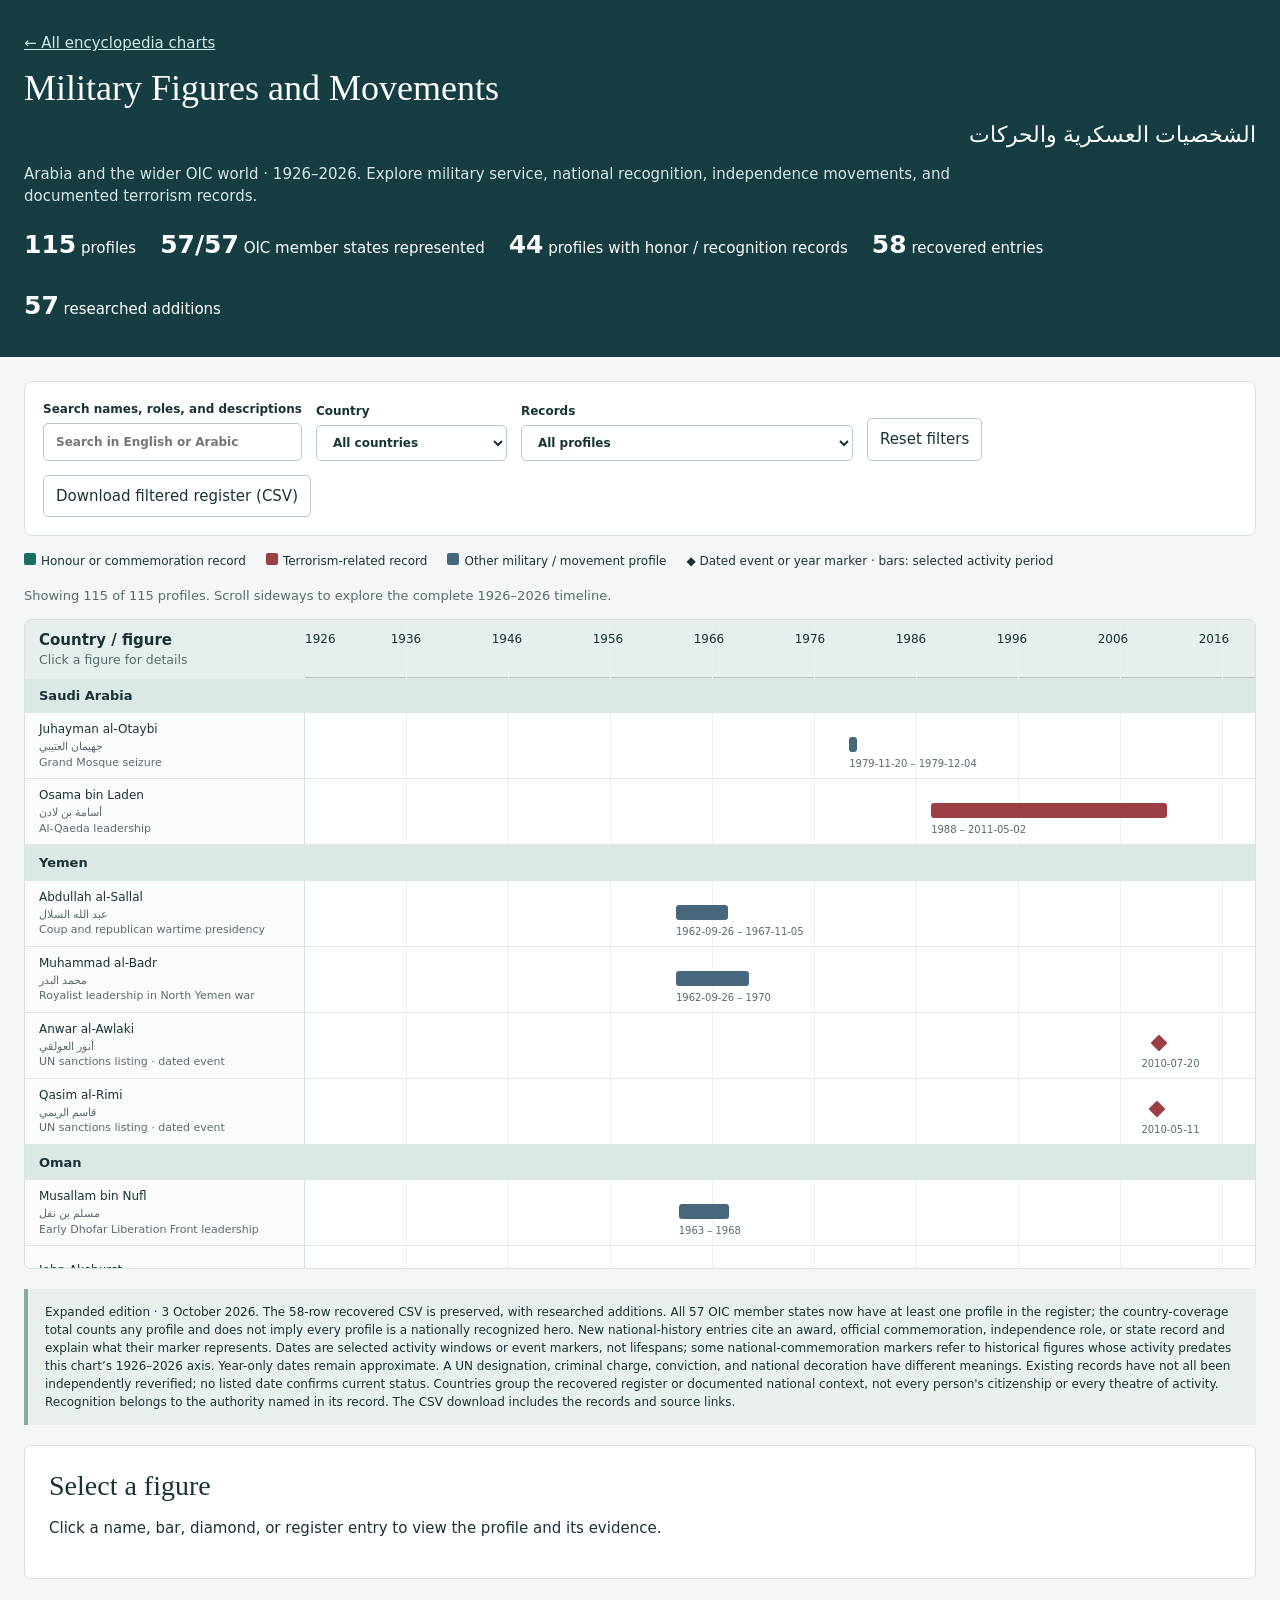
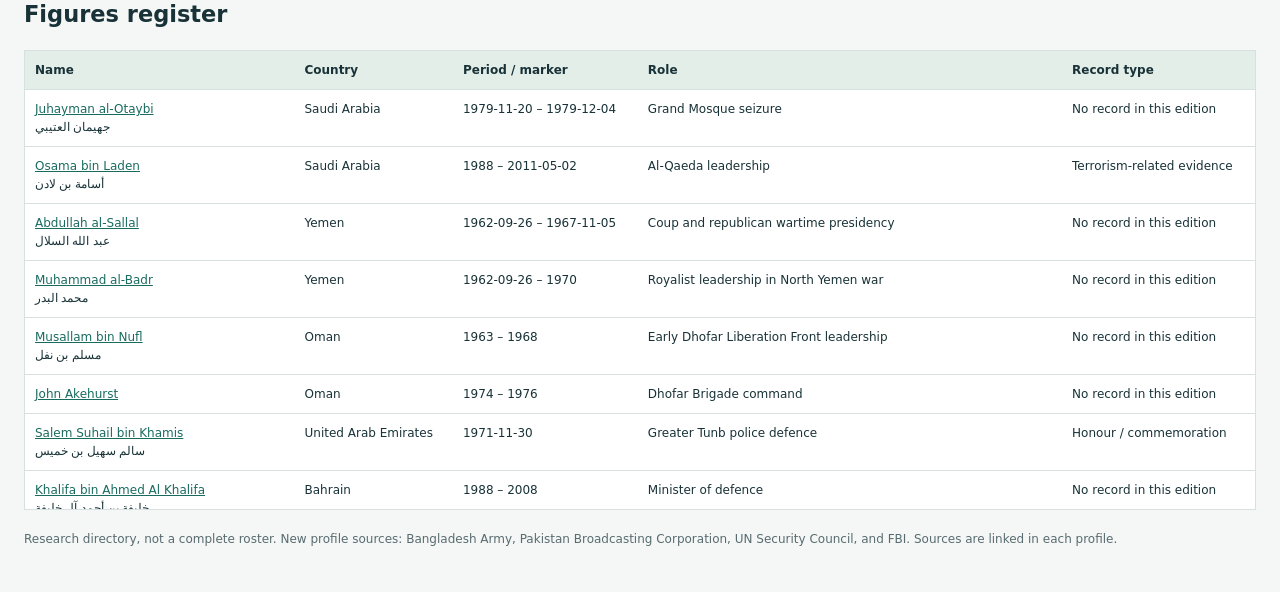
==== commit b8fd30fd: "Add national figures across OIC countries" ====
--- a/Arabia_OIC_Figures_Timeline_1926_2026.html
+++ b/Arabia_OIC_Figures_Timeline_1926_2026.html
@@ -3,16 +3,18 @@
 <style>
 :root{--ink:#183237;--muted:#586b70;--line:#d7e1df;--hero:#176f61;--terror:#9b3f44;--other:#47677d}*{box-sizing:border-box}body{margin:0;background:#f4f7f5;color:var(--ink);font:15px/1.5 system-ui,Arial,sans-serif}header{background:#153d42;color:white;padding:32px max(24px,calc((100vw - 1450px)/2))}header a{color:#d3eae2}h1{font:36px/1.2 Georgia,serif;margin:12px 0}h1 span{font:22px Tahoma,Arial;display:block;margin-top:12px}.subtitle{max-width:1000px;color:#d9e7e3}main{max-width:1500px;margin:auto;padding:24px}.stats{display:flex;flex-wrap:wrap;gap:24px;margin-top:18px}.stats b{font-size:25px}.controls{display:flex;gap:14px;flex-wrap:wrap;align-items:end;padding:18px;background:white;border:1px solid var(--line);border-radius:8px}label{display:flex;flex-direction:column;gap:5px;font-size:12px;font-weight:650}input,select,button{font:inherit;padding:9px 12px;background:white;border:1px solid #b6cac6;border-radius:5px;color:var(--ink)}input{min-width:250px}button{cursor:pointer}button:hover{background:#e4eeea}button:focus-visible,a:focus-visible{outline:3px solid #c19031;outline-offset:2px}.legend{display:flex;gap:20px;flex-wrap:wrap;margin:16px 0;font-size:12px}.legend i{display:inline-block;width:12px;height:12px;margin-right:5px;border-radius:2px}.legend .h{background:var(--hero)}.legend .t{background:var(--terror)}.legend .o{background:var(--other)}#status{font-size:13px;color:var(--muted)}.chart-wrap{overflow:auto;max-height:650px;background:white;border:1px solid var(--line);border-radius:7px}.chart{min-width:1300px}.axis,.person{display:grid;grid-template-columns:280px 1fr}.axis{position:sticky;top:0;z-index:4;background:#e6efec;height:58px;border-bottom:1px solid #b5c7c2}.axis-label{position:sticky;left:0;background:#e6efec;padding:9px 14px;z-index:5}.axis-label small{display:block;font-weight:normal;color:var(--muted)}.track{position:relative;min-height:58px;background:repeating-linear-gradient(to right,transparent 0,transparent calc(10% - 1px),#edf1ef calc(10% - 1px),#edf1ef 10%)}.tick{position:absolute;top:10px;font-size:12px;transform:translateX(-50%)}.tick:first-child{transform:none}.tick:last-child{transform:translateX(-100%)}.country{padding:8px 14px;background:#dbe8e3;font-size:13px;font-weight:750}.person{border-bottom:1px solid #e2e9e5;min-height:65px}.person-name{position:sticky;left:0;background:#fbfcfa;z-index:2;border-radius:0;border:0;border-right:1px solid var(--line);text-align:left;font-size:12px;padding:7px 14px}.person-name small{display:block;color:var(--muted);font-size:11px}.arabic{font-family:Tahoma,Arial;direction:rtl;unicode-bidi:isolate}.bar{position:absolute;top:24px;height:15px;min-width:8px;border:0;border-radius:3px;padding:0;background:var(--other)}.bar.hero{background:var(--hero)}.bar.terror{background:var(--terror)}.bar.event{width:12px!important;height:12px;top:24px;transform:translateX(-50%) rotate(45deg);border-radius:1px}.bar:hover{filter:brightness(1.3)}.dates{position:absolute;top:43px;font-size:10px;white-space:nowrap;color:var(--muted)}.notice{font-size:12px;padding:14px 17px;border-left:4px solid #8baa9f;background:#e9f0eb;margin:20px 0}.detail{padding:24px;background:white;border:1px solid var(--line);border-radius:7px;scroll-margin-top:15px}.detail h2{font:28px Georgia;margin:0}.detail h2 small{display:block;font:20px Tahoma;margin-top:6px}.badge{display:inline-block;border-radius:5px;background:#e8eeeb;padding:4px 8px;font-size:11px;margin:9px 5px 0 0}h3{font-size:16px;margin-top:22px}.detail dl{display:grid;grid-template-columns:160px 1fr;gap:8px;font-size:13px}.detail dt{color:var(--muted)}.detail dd{margin:0}.record{padding:13px 16px;background:#f3f6f2;border-radius:5px;margin:10px 0;font-size:13px}.record strong{display:block}.record small{display:block;color:var(--muted)}a{color:#196b60;overflow-wrap:anywhere}.sources a{display:block;margin:8px 0;font-size:12px}.table-wrap{overflow:auto;margin-top:12px;border:1px solid var(--line);max-height:460px;background:white}table{border-collapse:collapse;width:100%;font-size:12px}th,td{text-align:left;padding:10px;border-bottom:1px solid var(--line);vertical-align:top}th{position:sticky;top:0;background:#e4eee8}td button{font-size:12px;border:0;padding:0;text-align:left;background:none;color:#196b60;text-decoration:underline}footer{padding:20px 0;color:var(--muted);font-size:12px}#empty{padding:30px;text-align:center}@media(max-width:650px){h1{font-size:28px}main{padding:14px}header{padding:25px 18px}.detail dl{grid-template-columns:1fr}.detail dt{font-weight:bold}.stats{gap:14px}.controls{gap:10px}input,select{max-width:100%}}@media print{.controls,.legend,#download{display:none}.chart-wrap,.table-wrap{max-height:none;overflow:visible}.chart{min-width:0}.axis,.person{grid-template-columns:230px 1fr}header{background:white;color:#183237}.subtitle{color:#183237}.person-name,.axis{position:static}.detail{break-inside:avoid}}
 </style></head><body>
-<header><a href="index.html">← All encyclopedia charts</a><h1>Military Figures and Movements<span lang="ar" dir="rtl">الشخصيات العسكرية والحركات</span></h1><p class="subtitle">Arabia and the wider OIC world · 1926–2026. Explore military service, gallantry awards, armed movements, and documented terrorism records.</p><div class="stats"><span><b>75</b> profiles</span><span><b>58</b> recovered entries</span><span><b>17</b> researched additions</span></div></header>
-<main><div class="controls"><label>Search names, roles, and descriptions<input id="search" type="search" placeholder="Search in English or Arabic"></label><label>Country<select id="country"><option value="">All countries</option></select></label><label>Records<select id="category"><option value="">All profiles</option><option value="hero">Military decorations</option><option value="terror">Terrorism-related records</option><option value="legal">Any judicial / sanctions record</option><option value="new">31 new profiles</option></select></label><button id="reset">Reset filters</button><button id="download">Download filtered register (CSV)</button></div>
+<header><a href="index.html">← All encyclopedia charts</a><h1>Military Figures and Movements<span lang="ar" dir="rtl">الشخصيات العسكرية والحركات</span></h1><p class="subtitle">Arabia and the wider OIC world · 1926–2026. Explore military service, national recognition, independence movements, and documented terrorism records.</p><div class="stats"><span><b id="profileCount">—</b> profiles</span><span><b id="oicCoverage">—</b> OIC member states represented</span><span><b id="recognitionCount">—</b> profiles with honor / recognition records</span><span><b id="recoveredCount">—</b> recovered entries</span><span><b id="newCount">—</b> researched additions</span></div></header>
+<main><div class="controls"><label>Search names, roles, and descriptions<input id="search" type="search" placeholder="Search in English or Arabic"></label><label>Country<select id="country"><option value="">All countries</option></select></label><label>Records<select id="category"><option value="">All profiles</option><option value="hero">Military decorations / national recognition</option><option value="terror">Terrorism-related records</option><option value="legal">Any judicial / sanctions record</option><option value="new">Newly researched profiles</option></select></label><button id="reset">Reset filters</button><button id="download">Download filtered register (CSV)</button></div>
 <div class="legend"><span><i class="h"></i>Honour or commemoration record</span><span><i class="t"></i>Terrorism-related record</span><span><i class="o"></i>Other military / movement profile</span><span>◆ Dated event or year marker · bars: selected activity period</span></div><p id="status" aria-live="polite"></p>
 <div class="chart-wrap" tabindex="0" aria-label="Scrollable figures timeline"><div id="timeline" class="chart"></div></div>
-<div class="notice">Rebuilt edition · 3 October 2026. The original figures HTML was unavailable; the 58-row recovered CSV is preserved in this reconstruction, with 31 new profiles. Dates are selected activity windows or event markers, not lifespans. Year-only dates remain approximate. A UN designation, criminal charge, conviction, and national decoration have different meanings. Existing records have not all been independently reverified; no listed date confirms current status. Countries group the recovered register or documented national context, not every person's citizenship or every theatre of activity. Decoration and “hero” recognition belong to the named awarding authority. The CSV download includes the records and source links.</div>
+<div class="notice">Expanded edition · 3 October 2026. The 58-row recovered CSV is preserved, with researched additions. All 57 OIC member states now have at least one profile in the register; the country-coverage total counts any profile and does not imply every profile is a nationally recognized hero. New national-history entries cite an award, official commemoration, independence role, or state record and explain what their marker represents. Dates are selected activity windows or event markers, not lifespans; some national-commemoration markers refer to historical figures whose activity predates this chart’s 1926–2026 axis. Year-only dates remain approximate. A UN designation, criminal charge, conviction, and national decoration have different meanings. Existing records have not all been independently reverified; no listed date confirms current status. Countries group the recovered register or documented national context, not every person's citizenship or every theatre of activity. Recognition belongs to the authority named in its record. The CSV download includes the records and source links.</div>
 <section id="detail" class="detail" aria-live="polite"><h2>Select a figure</h2><p>Click a name, bar, diamond, or register entry to view the profile and its evidence.</p></section>
 <h2>Figures register</h2><div class="table-wrap"><table><thead><tr><th>Name</th><th>Country</th><th>Period / marker</th><th>Role</th><th>Record type</th></tr></thead><tbody id="register"></tbody></table></div><footer>Research directory, not a complete roster. New profile sources: Bangladesh Army, Pakistan Broadcasting Corporation, UN Security Council, and FBI. Sources are linked in each profile.</footer></main>
-<script id="dataset" type="application/json">[{"id": "P003", "country": "Saudi Arabia", "name": "Juhayman al-Otaybi", "arabic": "جهيمان العتيبي", "role": "Grand Mosque seizure", "start": "1979-11-20", "end": "1979-12-04", "ah": "1399–1400 AH", "description": "Led the armed group that seized the Grand Mosque in Mecca.", "outcome": "Saudi forces retook the mosque; he was captured and executed in January 1980.", "notes": "Selected activity window, not a complete career or lifespan. Annual and monthly boundaries retain approximate precision.", "honors": [], "legal": [], "sources": ["https://en.wikipedia.org/wiki/Juhayman_al-Otaybi"], "edition": "Recovered register", "terror": false}, {"id": "P005", "country": "Saudi Arabia", "name": "Osama bin Laden", "arabic": "أسامة بن لادن", "role": "Al-Qaeda leadership", "start": "1988", "end": "2011-05-02", "ah": "1408–1432 AH", "description": "Saudi-born founder of al-Qaeda; the network operated across several countries.", "outcome": "Killed in a US operation in Abbottabad, Pakistan, in 2011. Placement is by origin, not continuous presence in Saudi Arabia.", "notes": "Selected activity window, not a complete career or lifespan. Annual and monthly boundaries retain approximate precision.", "honors": [], "legal": [{"date": "1998-11-04", "type": "Judicial record", "authority": "United States federal prosecution / FBI history", "title": "Criminal indictment", "text": "The FBI records an indictment connected to the 1998 U.S. embassy bombings. An indictment is an allegation, not a conviction.", "source": "https://www.fbi.gov/history/cases-and-criminals/osama-bin-laden", "status": "Historical indictment; killed in 2011"}, {"date": "2001-10-10", "type": "Terrorism-related individual record", "authority": "FBI", "title": "Most Wanted Terrorists listing", "text": "The FBI history records his inclusion when this wanted list was created. A wanted listing is not a criminal conviction.", "source": "https://www.fbi.gov/history/cases-and-criminals/osama-bin-laden", "status": "Historical wanted listing; killed in 2011"}], "sources": ["https://en.wikipedia.org/wiki/Osama_bin_Laden", "https://www.fbi.gov/history/cases-and-criminals/osama-bin-laden"], "edition": "Recovered register", "terror": true}, {"id": "P007", "country": "Yemen", "name": "Abdullah al-Sallal", "arabic": "عبد الله السلال", "role": "Coup and republican wartime presidency", "start": "1962-09-26", "end": "1967-11-05", "ah": "1382–1387 AH", "description": "Led the officers who overthrew the imamate and became the first president of North Yemen's republic.", "outcome": "Removed from office in 1967 while the civil war continued.", "notes": "Selected activity window, not a complete career or lifespan. Annual and monthly boundaries retain approximate precision.", "honors": [], "legal": [], "sources": ["https://en.wikipedia.org/wiki/Abdullah_al-Sallal"], "edition": "Recovered register", "terror": false}, {"id": "P006", "country": "Yemen", "name": "Muhammad al-Badr", "arabic": "محمد البدر", "role": "Royalist leadership in North Yemen war", "start": "1962-09-26", "end": "1970", "ah": "1382–1390 AH", "description": "The displaced imam led the royalist side against the Yemen Arab Republic.", "outcome": "The republican government survived; the principal royalist war ended with reconciliation and recognition in 1970.", "notes": "Selected activity window, not a complete career or lifespan. Annual and monthly boundaries retain approximate precision.", "honors": [], "legal": [], "sources": ["https://en.wikipedia.org/wiki/Muhammad_al-Badr"], "edition": "Recovered register", "terror": false}, {"id": "P013", "country": "Oman", "name": "Musallam bin Nufl", "arabic": "مسلم بن نفل", "role": "Early Dhofar Liberation Front leadership", "start": "1963", "end": "1968", "ah": "1382–1388 AH", "description": "An organizer of the early Dhofar insurgency and a leader of the Dhofar Liberation Front.", "outcome": "The movement's 1968 reorganization displaced its earlier leadership configuration; this is a selected phase, not a lifespan.", "notes": "Selected activity window, not a complete career or lifespan. Annual and monthly boundaries retain approximate precision.", "honors": [], "legal": [], "sources": ["https://en.wikipedia.org/wiki/Musallam_bin_Nufl"], "edition": "Recovered register", "terror": false}, {"id": "P014", "country": "Oman", "name": "John Akehurst", "arabic": "", "role": "Dhofar Brigade command", "start": "1974", "end": "1976", "ah": "1393–1397 AH", "description": "British officer commanding the sultanate's Dhofar Brigade during the final major campaigns.", "outcome": "Government forces defeated the principal insurgent positions; he left this command in 1976.", "notes": " The 1974–1976 campaign-command window follows the Imperial War Museums oral-history catalogue; some later association accounts give a different terminal year.", "honors": [], "legal": [], "sources": ["https://www.iwm.org.uk/collections/item/object/80024695", "https://en.wikipedia.org/wiki/John_Akehurst_(British_Army_officer)"], "edition": "Recovered register", "terror": false}, {"id": "P015", "country": "United Arab Emirates", "name": "Salem Suhail bin Khamis", "arabic": "سالم سهيل بن خميس", "role": "Greater Tunb police defence", "start": "1971-11-30", "end": "1971-11-30", "ah": "1391–1391 AH", "description": "Police commander on Greater Tunb during the Iranian seizure of the island.", "outcome": "Killed on 30 November 1971; later commemorated in the UAE. The event predates federation.", "notes": "Selected activity window, not a complete career or lifespan. Annual and monthly boundaries retain approximate precision.", "honors": [{"date": "2018-11-29", "authority": "UAE commemoration, reported by Gulf News", "title": "Commemorated as the first Emirati martyr", "text": "Dated report describes the UAE commemoration of the police officer killed on Greater Tunb on 30 November 1971. This is a commemoration report, not an award decree or an independent theological judgment.", "type": "Commemoration report", "source": "https://gulfnews.com/uae/government/who-was-the-first-emirati-martyr-1.1543482939877"}], "legal": [], "sources": ["https://gulfnews.com/uae/government/who-was-the-first-emirati-martyr-1.1543482939877"], "edition": "Recovered register", "terror": false}, {"id": "P017", "country": "Bahrain", "name": "Khalifa bin Ahmed Al Khalifa", "arabic": "خليفة بن أحمد آل خليفة", "role": "Minister of defence", "start": "1988", "end": "2008", "ah": "1408–1430 AH", "description": "Held the defence ministry during this selected institutional period.", "outcome": "Moved to commander-in-chief of the Bahrain Defence Force in 2008; later command is not charted here.", "notes": "Selected activity window, not a complete career or lifespan. Annual and monthly boundaries retain approximate precision.", "honors": [], "legal": [], "sources": ["https://en.wikipedia.org/wiki/Khalifa_bin_Ahmed_Al_Khalifa"], "edition": "Recovered register", "terror": false}, {"id": "P018", "country": "Kuwait", "name": "Mubarak Abdullah Al-Jaber Al-Sabah", "arabic": "مبارك عبد الله الجابر الصباح", "role": "Chief of the general staff", "start": "1963", "end": "1980", "ah": "1382–1401 AH", "description": "Led Kuwait's general staff during the development of the post-independence armed forces.", "outcome": "Retired from this command in 1980.", "notes": "Selected activity window, not a complete career or lifespan. Annual and monthly boundaries retain approximate precision.", "honors": [], "legal": [], "sources": ["https://en.wikipedia.org/wiki/Mubarak_Abdullah_Al-Jaber_Al-Sabah"], "edition": "Recovered register", "terror": false}, {"id": "P021", "country": "Jordan", "name": "Habis al-Majali", "arabic": "حابس المجالي", "role": "Army command in Black September and aftermath", "start": "1970", "end": "1971", "ah": "1389–1391 AH", "description": "Jordanian commander during the confrontation between the government and Palestinian armed organizations.", "outcome": "Government forces ended the organizations' main military presence in Jordan; the bar is a campaign phase.", "notes": "Selected activity window, not a complete career or lifespan. Annual and monthly boundaries retain approximate precision.", "honors": [], "legal": [], "sources": ["https://en.wikipedia.org/wiki/Habis_al-Majali"], "edition": "Recovered register", "terror": false}, {"id": "P022", "country": "Iraq", "name": "Abd al-Karim Qasim", "arabic": "عبد الكريم قاسم", "role": "Military-led government after overthrow of monarchy", "start": "1958-07-14", "end": "1963-02-08", "ah": "1377–1382 AH", "description": "An army officer who led the 1958 overthrow and headed the resulting republic.", "outcome": "Overthrown in February 1963 and executed the following day.", "notes": "Selected activity window, not a complete career or lifespan. Annual and monthly boundaries retain approximate precision.", "honors": [], "legal": [], "sources": ["https://en.wikipedia.org/wiki/Abd_al-Karim_Qasim"], "edition": "Recovered register", "terror": false}, {"id": "P023", "country": "Iraq", "name": "Mustafa Barzani", "arabic": "مصطفى البارزاني", "role": "Kurdish rebellion leadership", "start": "1961", "end": "1975", "ah": "1380–1395 AH", "description": "Led Kurdish forces during the principal Iraqi Kurdish revolts of this period.", "outcome": "The 1975 withdrawal of Iranian support was followed by collapse of the rebellion and exile.", "notes": "Selected activity window, not a complete career or lifespan. Annual and monthly boundaries retain approximate precision.", "honors": [], "legal": [], "sources": ["https://en.wikipedia.org/wiki/Mustafa_Barzani"], "edition": "Recovered register", "terror": false}, {"id": "P031", "country": "Palestine", "name": "George Habash", "arabic": "جورج حبش", "role": "Popular Front for the Liberation of Palestine leadership", "start": "1967", "end": "2000", "ah": "1386–1421 AH", "description": "Founded and led the PFLP, an organization with political and armed activities.", "outcome": "Stepped down as secretary-general in 2000.", "notes": "Selected activity window, not a complete career or lifespan. Annual and monthly boundaries retain approximate precision.", "honors": [], "legal": [], "sources": ["https://en.wikipedia.org/wiki/George_Habash"], "edition": "Recovered register", "terror": false}, {"id": "P030", "country": "Palestine", "name": "Yasser Arafat", "arabic": "ياسر عرفات", "role": "Palestine Liberation Organization chairmanship", "start": "1969", "end": "2004-11-11", "ah": "1388–1425 AH", "description": "Chaired the PLO through armed conflict, diplomacy and the establishment of the Palestinian Authority.", "outcome": "Remained PLO chairman until his death in 2004; this bar is organizational leadership, not continuous combat.", "notes": "Selected activity window, not a complete career or lifespan. Annual and monthly boundaries retain approximate precision.", "honors": [], "legal": [], "sources": ["https://en.wikipedia.org/wiki/Yasser_Arafat"], "edition": "Recovered register", "terror": false}, {"id": "P032", "country": "Palestine", "name": "Ahmed Yassin", "arabic": "أحمد ياسين", "role": "Hamas founding and movement leadership", "start": "1987", "end": "2004-03-22", "ah": "1407–1425 AH", "description": "A founder and senior leader of Hamas; periods of imprisonment interrupted his freedom of action.", "outcome": "Killed in an Israeli strike in March 2004. The bar denotes organizational association, not uninterrupted operational command.", "notes": "Selected activity window, not a complete career or lifespan. Annual and monthly boundaries retain approximate precision.", "honors": [], "legal": [], "sources": ["https://en.wikipedia.org/wiki/Ahmed_Yassin"], "edition": "Recovered register", "terror": false}, {"id": "P036", "country": "Lebanon", "name": "Bachir Gemayel", "arabic": "بشير الجميل", "role": "Lebanese Forces leadership", "start": "1976", "end": "1982-09-14", "ah": "1395–1402 AH", "description": "Led the Lebanese Forces during the civil war and was elected president in 1982.", "outcome": "Assassinated before taking up the presidency.", "notes": "Selected activity window, not a complete career or lifespan. Annual and monthly boundaries retain approximate precision.", "honors": [], "legal": [], "sources": ["https://en.wikipedia.org/wiki/Bachir_Gemayel"], "edition": "Recovered register", "terror": false}, {"id": "P038", "country": "Lebanon", "name": "Michel Aoun", "arabic": "ميشال عون", "role": "Lebanese Army command and military-led administration", "start": "1984", "end": "1990", "ah": "1404–1411 AH", "description": "Army commander whose authority became one of the rival centres of government during the civil war.", "outcome": "His forces were defeated in October 1990 and he subsequently went into exile; later presidential office is excluded.", "notes": "Selected activity window, not a complete career or lifespan. Annual and monthly boundaries retain approximate precision.", "honors": [], "legal": [], "sources": ["https://en.wikipedia.org/wiki/Michel_Aoun"], "edition": "Recovered register", "terror": false}, {"id": "P039", "country": "Egypt", "name": "Abdel Hakim Amer", "arabic": "عبد الحكيم عامر", "role": "Senior armed-forces command", "start": "1953", "end": "1967-06", "ah": "1372–1387 AH", "description": "Led Egypt's armed forces through the Suez conflict, the Yemen intervention and the June 1967 war.", "outcome": "Removed after the 1967 defeat; he died later that year.", "notes": "Selected activity window, not a complete career or lifespan. Annual and monthly boundaries retain approximate precision.", "honors": [], "legal": [], "sources": ["https://en.wikipedia.org/wiki/Abdel_Hakim_Amer"], "edition": "Recovered register", "terror": false}, {"id": "P041", "country": "Egypt", "name": "Abdel Moneim Riad", "arabic": "عبد المنعم رياض", "role": "Chief of staff after the June war", "start": "1967", "end": "1969-03-09", "ah": "1386–1388 AH", "description": "Oversaw military reconstruction and operations along the Suez front.", "outcome": "Killed at the front in March 1969.", "notes": "Selected activity window, not a complete career or lifespan. Annual and monthly boundaries retain approximate precision.", "honors": [], "legal": [], "sources": ["https://en.wikipedia.org/wiki/Abdul_Munim_Riad"], "edition": "Recovered register", "terror": false}, {"id": "P040", "country": "Egypt", "name": "Saad el-Shazly", "arabic": "سعد الشاذلي", "role": "Chief of staff", "start": "1971-05-16", "end": "1973-12-13", "ah": "1391–1393 AH", "description": "Chief of staff during preparations for and the opening of the October 1973 war.", "outcome": "Left the post in December 1973 after disagreements over the conduct of the war.", "notes": "Selected activity window, not a complete career or lifespan. Annual and monthly boundaries retain approximate precision.", "honors": [], "legal": [], "sources": ["https://en.wikipedia.org/wiki/Saad_el-Shazly"], "edition": "Recovered register", "terror": false}, {"id": "P042", "country": "Egypt", "name": "Ahmad Ismail Ali", "arabic": "أحمد إسماعيل علي", "role": "Defence minister and commander-in-chief", "start": "1972", "end": "1974-12-25", "ah": "1391–1394 AH", "description": "Led the defence establishment during the October 1973 war.", "outcome": "Held the office until his death in December 1974.", "notes": "Selected activity window, not a complete career or lifespan. Annual and monthly boundaries retain approximate precision.", "honors": [], "legal": [], "sources": ["https://en.wikipedia.org/wiki/Ahmad_Ismail_Ali"], "edition": "Recovered register", "terror": false}, {"id": "P044", "country": "Sudan", "name": "John Garang", "arabic": "جون قرنق", "role": "SPLA / SPLM leadership", "start": "1983", "end": "2005-07-30", "ah": "1403–1426 AH", "description": "Led the southern Sudanese movement during the second civil war and the 2005 peace settlement.", "outcome": "Entered a power-sharing government and died in a helicopter crash in July 2005; the territory was then part of Sudan.", "notes": "Selected activity window, not a complete career or lifespan. Annual and monthly boundaries retain approximate precision.", "honors": [], "legal": [], "sources": ["https://en.wikipedia.org/wiki/John_Garang"], "edition": "Recovered register", "terror": false}, {"id": "P052", "country": "Algeria", "name": "Krim Belkacem", "arabic": "كريم بلقاسم", "role": "FLN command and negotiations", "start": "1954", "end": "1962", "ah": "1373–1382 AH", "description": "An FLN commander who later played a leading role in independence negotiations.", "outcome": "Helped negotiate the Evian settlement; Algeria became independent in 1962.", "notes": "Selected activity window, not a complete career or lifespan. Annual and monthly boundaries retain approximate precision.", "honors": [], "legal": [], "sources": ["https://en.wikipedia.org/wiki/Krim_Belkacem"], "edition": "Recovered register", "terror": false}, {"id": "P054", "country": "Algeria", "name": "Houari Boumediene", "arabic": "هواري بومدين", "role": "ALN general staff and post-independence army leadership", "start": "1960", "end": "1965", "ah": "1379–1385 AH", "description": "Led the ALN general staff and then the post-independence defence establishment.", "outcome": "Overthrew Ahmed Ben Bella in 1965; later head-of-state years belong to the leadership companion.", "notes": "Selected activity window, not a complete career or lifespan. Annual and monthly boundaries retain approximate precision.", "honors": [], "legal": [], "sources": ["https://en.wikipedia.org/wiki/Houari_Boum%C3%A9di%C3%A8ne"], "edition": "Recovered register", "terror": false}, {"id": "P057", "country": "Morocco", "name": "Mohamed Meziane", "arabic": "محمد أمزيان", "role": "Moroccan command after Spanish military service", "start": "1956", "end": "1966", "ah": "1375–1386 AH", "description": "Returned from Spanish service to serve in Morocco's armed forces.", "outcome": "Appointed ambassador to Spain in 1966; this bar isolates his Moroccan command phase.", "notes": "Selected activity window, not a complete career or lifespan. Annual and monthly boundaries retain approximate precision.", "honors": [], "legal": [], "sources": ["https://en.wikipedia.org/wiki/Mohamed_Meziane"], "edition": "Recovered register", "terror": false}, {"id": "P058", "country": "Mauritania", "name": "Mohamed Khouna Ould Haidalla", "arabic": "محمد خونه ولد هيداله", "role": "Military head of state", "start": "1980-01-04", "end": "1984-12-12", "ah": "1400–1405 AH", "description": "Headed Mauritania's military government during this period.", "outcome": "Removed in a coup in December 1984.", "notes": "Selected activity window, not a complete career or lifespan. Annual and monthly boundaries retain approximate precision.", "honors": [], "legal": [], "sources": ["https://en.wikipedia.org/wiki/Mohamed_Khouna_Ould_Haidalla"], "edition": "Recovered register", "terror": false}, {"id": "P063", "country": "Afghanistan", "name": "Gulbuddin Hekmatyar", "arabic": "قلب الدين حكمتيار", "role": "Hezb-e Islami leadership in the anti-Soviet and civil-war period", "start": "1976", "end": "1996", "ah": "1395–1417 AH", "description": "Led Hezb-e Islami during resistance to the Soviet-backed government and the subsequent civil war.", "outcome": "Left Kabul as the Taliban took power in 1996; later activity is outside this selected phase.", "notes": "Selected activity window, not a complete career or lifespan. Annual and monthly boundaries retain approximate precision.", "honors": [], "legal": [], "sources": ["https://en.wikipedia.org/wiki/Gulbuddin_Hekmatyar"], "edition": "Recovered register", "terror": false}, {"id": "P061", "country": "Afghanistan", "name": "Ahmad Shah Massoud", "arabic": "أحمد شاه مسعود", "role": "Anti-Soviet, civil-war and anti-Taliban commands", "start": "1979", "end": "2001-09-09", "ah": "1399–1422 AH", "description": "Led forces in Panjshir and later the anti-Taliban Northern Alliance; his institutional role changed across these phases.", "outcome": "Assassinated in September 2001.", "notes": "Selected activity window, not a complete career or lifespan. Annual and monthly boundaries retain approximate precision.", "honors": [], "legal": [], "sources": ["https://en.wikipedia.org/wiki/Ahmad_Shah_Massoud"], "edition": "Recovered register", "terror": false}, {"id": "P066", "country": "Pakistan", "name": "Yahya Khan", "arabic": "يحيى خان", "role": "Army command and military government", "start": "1966", "end": "1971-12", "ah": "1385–1391 AH", "description": "Army chief and later president during the 1971 war and the separation of East Pakistan.", "outcome": "Resigned after the December 1971 defeat.", "notes": "Selected activity window, not a complete career or lifespan. Annual and monthly boundaries retain approximate precision.", "honors": [], "legal": [], "sources": ["https://en.wikipedia.org/wiki/Yahya_Khan"], "edition": "Recovered register", "terror": false}, {"id": "P067", "country": "Pakistan", "name": "Muhammad Zia-ul-Haq", "arabic": "محمد ضياء الحق", "role": "Military-led government", "start": "1977-07-05", "end": "1988-08-17", "ah": "1397–1409 AH", "description": "Seized power in 1977 and headed the military-led state during the Soviet-Afghan war.", "outcome": "Died in an aircraft crash in August 1988.", "notes": "Selected activity window, not a complete career or lifespan. Annual and monthly boundaries retain approximate precision.", "honors": [], "legal": [], "sources": ["https://en.wikipedia.org/wiki/Muhammad_Zia-ul-Haq"], "edition": "Recovered register", "terror": false}, {"id": "P074", "country": "Bangladesh", "name": "Khaled Mosharraf", "arabic": "", "role": "Sector and brigade command in the independence war", "start": "1971", "end": "1971", "ah": "1390–1391 AH", "description": "Commanded forces in the Bangladesh independence campaign.", "outcome": "The war ended with Pakistan's surrender in Dhaka; later army and political roles are excluded.", "notes": "Selected activity window, not a complete career or lifespan. Annual and monthly boundaries retain approximate precision.", "honors": [], "legal": [], "sources": ["https://en.wikipedia.org/wiki/Khaled_Mosharraf"], "edition": "Recovered register", "terror": false}, {"id": "P073", "country": "Bangladesh", "name": "M. A. G. Osmani", "arabic": "", "role": "Bangladesh forces commander-in-chief", "start": "1971-04", "end": "1972-04", "ah": "1391–1392 AH", "description": "Commanded the Bangladesh forces during the independence war.", "outcome": "Continued in command briefly after independence before retiring from the armed forces.", "notes": "Selected activity window, not a complete career or lifespan. Annual and monthly boundaries retain approximate precision.", "honors": [], "legal": [], "sources": ["https://en.wikipedia.org/wiki/M._A._G._Osmani"], "edition": "Recovered register", "terror": false}, {"id": "P076", "country": "Bangladesh", "name": "Matiur Rahman", "arabic": "", "role": "Attempt to defect during the 1971 war", "start": "1971-08-20", "end": "1971-08-20", "ah": "1391–1391 AH", "description": "A Bengali Pakistan Air Force pilot who attempted to divert a training aircraft during the war.", "outcome": "Died in the crash; Bangladesh later awarded him Bir Sreshtho. Pakistan's commemoration of the other pilot differs.", "notes": "Selected activity window, not a complete career or lifespan. Annual and monthly boundaries retain approximate precision.", "honors": [{"date": "1973-12-15", "authority": "Government of Bangladesh", "title": "Bir Sreshtho", "text": "Posthumous military decoration; award chronology is distinct from the 1971 activity marker.", "type": "Formal honor", "source": "https://en.wikipedia.org/wiki/Bir_Sreshtho"}], "legal": [], "sources": ["https://en.wikipedia.org/wiki/Matiur_Rahman_(military_pilot)", "https://en.wikipedia.org/wiki/Bir_Sreshtho"], "edition": "Recovered register", "terror": false}, {"id": "P075", "country": "Bangladesh", "name": "Nur Mohammad Sheikh", "arabic": "", "role": "Combat service in the independence war", "start": "1971-09-05", "end": "1971-09-05", "ah": "1391–1391 AH", "description": "An East Pakistan Rifles soldier fighting for Bangladesh during the 1971 war.", "outcome": "Killed in action; posthumously awarded Bangladesh's Bir Sreshtho decoration.", "notes": "Selected activity window, not a complete career or lifespan. Annual and monthly boundaries retain approximate precision.", "honors": [{"date": "1973-12-15", "authority": "Government of Bangladesh", "title": "Bir Sreshtho", "text": "Posthumous military decoration. The date is that of the gazette establishing the awards, not the date of his death.", "type": "Formal honor", "source": "https://en.wikipedia.org/wiki/Bir_Sreshtho"}], "legal": [], "sources": ["https://en.wikipedia.org/wiki/Nur_Mohammad_Sheikh", "https://en.wikipedia.org/wiki/Bir_Sreshtho"], "edition": "Recovered register", "terror": false}, {"id": "P077", "country": "Maldives", "name": "Abdullah Luthufee", "arabic": "عبد الله لطفي", "role": "Attempted overthrow of the government", "start": "1988-11-03", "end": "1988-11-03", "ah": "1409–1409 AH", "description": "A Maldivian organizer of the attempted coup, assisted by armed members of the Sri Lankan PLOTE.", "outcome": "The attempt failed after Indian intervention and he was captured.", "notes": "Selected activity window, not a complete career or lifespan. Annual and monthly boundaries retain approximate precision.", "honors": [], "legal": [], "sources": ["https://en.wikipedia.org/wiki/1988_Maldives_coup_attempt"], "edition": "Recovered register", "terror": false}, {"id": "P086", "country": "Türkiye", "name": "Abdullah Ocalan", "arabic": "عبد الله أوجلان", "role": "PKK leadership before capture", "start": "1978", "end": "1999-02-15", "ah": "1398–1419 AH", "description": "Led the Kurdistan Workers' Party before his arrest; the armed campaign began later than the organization's founding.", "outcome": "Captured in 1999. Subsequent influence from prison is not shown as uninterrupted field command.", "notes": "Selected activity window, not a complete career or lifespan. Annual and monthly boundaries retain approximate precision.", "honors": [], "legal": [], "sources": ["https://en.wikipedia.org/wiki/Abdullah_%C3%96calan"], "edition": "Recovered register", "terror": false}, {"id": "P085", "country": "Türkiye", "name": "Kenan Evren", "arabic": "كنعان إيفرين", "role": "Coup and military council government", "start": "1980-09-12", "end": "1983", "ah": "1400–1404 AH", "description": "Led the military coup of September 1980 and the resulting military council.", "outcome": "A civilian cabinet took office in 1983; his subsequent presidency is outside this military-government phase.", "notes": "Selected activity window, not a complete career or lifespan. Annual and monthly boundaries retain approximate precision.", "honors": [], "legal": [], "sources": ["https://en.wikipedia.org/wiki/Kenan_Evren"], "edition": "Recovered register", "terror": false}, {"id": "P090", "country": "Indonesia", "name": "Kartosuwiryo", "arabic": "", "role": "Darul Islam leadership", "start": "1949", "end": "1962", "ah": "1368–1382 AH", "description": "Led the Darul Islam rebellion and its claim to an Islamic state in parts of Indonesia.", "outcome": "Captured and executed in 1962.", "notes": "Selected activity window, not a complete career or lifespan. Annual and monthly boundaries retain approximate precision.", "honors": [], "legal": [], "sources": ["https://en.wikipedia.org/wiki/Sekarmadji_Maridjan_Kartosuwiryo"], "edition": "Recovered register", "terror": false}, {"id": "P089", "country": "Indonesia", "name": "Abdul Haris Nasution", "arabic": "عبد الحارس ناسوتيون", "role": "Second term as army chief of staff", "start": "1955", "end": "1962", "ah": "1374–1382 AH", "description": "Led the Indonesian Army during this selected post-independence command period.", "outcome": "Moved to a different senior military role in 1962; this is not a retirement date.", "notes": "Selected activity window, not a complete career or lifespan. Annual and monthly boundaries retain approximate precision.", "honors": [], "legal": [], "sources": ["https://en.wikipedia.org/wiki/Abdul_Haris_Nasution"], "edition": "Recovered register", "terror": false}, {"id": "P092", "country": "Indonesia", "name": "Hasan di Tiro", "arabic": "", "role": "Free Aceh Movement leadership through the peace settlement", "start": "1976", "end": "2005", "ah": "1395–1426 AH", "description": "Founded the Free Aceh Movement; much of his leadership was exercised from exile.", "outcome": "The 2005 Helsinki agreement ended the principal armed conflict; the endpoint denotes the settlement, not his death.", "notes": "Selected activity window, not a complete career or lifespan. Annual and monthly boundaries retain approximate precision.", "honors": [], "legal": [], "sources": ["https://en.wikipedia.org/wiki/Hasan_di_Tiro"], "edition": "Recovered register", "terror": false}, {"id": "P094", "country": "Malaysia", "name": "Chin Peng", "arabic": "", "role": "Malayan Communist Party armed-struggle period", "start": "1948", "end": "1989-12-02", "ah": "1367–1410 AH", "description": "Led the Malayan Communist Party through the Emergency and the later insurgency.", "outcome": "The December 1989 peace agreement ended the party's armed struggle; the intervening lull is included in this umbrella period.", "notes": "Selected activity window, not a complete career or lifespan. Annual and monthly boundaries retain approximate precision.", "honors": [], "legal": [], "sources": ["https://en.wikipedia.org/wiki/Chin_Peng"], "edition": "Recovered register", "terror": false}, {"id": "P096", "country": "Brunei", "name": "A. M. Azahari", "arabic": "", "role": "Political leadership associated with the Brunei revolt", "start": "1962-12", "end": "1962-12", "ah": "1382–1382 AH", "description": "Brunei People's Party leader associated with the revolt and a proposed North Borneo federation.", "outcome": "The revolt was suppressed and he remained abroad; this does not assert personal battlefield command.", "notes": "Selected activity window, not a complete career or lifespan. Annual and monthly boundaries retain approximate precision.", "honors": [], "legal": [], "sources": ["https://en.wikipedia.org/wiki/A._M._Azahari"], "edition": "Recovered register", "terror": false}, {"id": "P099", "country": "Guinea", "name": "Lansana Conte", "arabic": "", "role": "Military-led government before presidential election", "start": "1984-04-03", "end": "1993", "ah": "1404–1414 AH", "description": "An officer who took power in the 1984 coup and headed the ruling military committee.", "outcome": "The 1993 presidential election marks this selected phase boundary, not the end of his presidency.", "notes": "Selected activity window, not a complete career or lifespan. Annual and monthly boundaries retain approximate precision.", "honors": [], "legal": [], "sources": ["https://en.wikipedia.org/wiki/Lansana_Cont%C3%A9"], "edition": "Recovered register", "terror": false}, {"id": "P101", "country": "Guinea-Bissau", "name": "Amilcar Cabral", "arabic": "", "role": "PAIGC armed independence struggle", "start": "1963", "end": "1973-01-20", "ah": "1382–1392 AH", "description": "Political leader of the PAIGC during its armed struggle against Portuguese rule.", "outcome": "Assassinated in January 1973, before the declaration of independence.", "notes": "Selected activity window, not a complete career or lifespan. Annual and monthly boundaries retain approximate precision.", "honors": [], "legal": [], "sources": ["https://en.wikipedia.org/wiki/Am%C3%ADlcar_Cabral"], "edition": "Recovered register", "terror": false}, {"id": "P106", "country": "Burkina Faso", "name": "Thomas Sankara", "arabic": "", "role": "National Council of the Revolution government", "start": "1983-08-04", "end": "1987-10-15", "ah": "1403–1408 AH", "description": "An army officer who headed the revolutionary government.", "outcome": "Killed during the October 1987 coup.", "notes": "Selected activity window, not a complete career or lifespan. Annual and monthly boundaries retain approximate precision.", "honors": [], "legal": [], "sources": ["https://en.wikipedia.org/wiki/Thomas_Sankara"], "edition": "Recovered register", "terror": false}, {"id": "P107", "country": "Benin", "name": "Mathieu Kerekou", "arabic": "", "role": "Military-origin first period in power", "start": "1972-10-26", "end": "1991-04-04", "ah": "1392–1411 AH", "description": "Took power by coup and headed the subsequent state through the transition away from one-party rule.", "outcome": "Transferred the presidency after losing the 1991 election; his later elected term is excluded.", "notes": "Selected activity window, not a complete career or lifespan. Annual and monthly boundaries retain approximate precision.", "honors": [], "legal": [], "sources": ["https://en.wikipedia.org/wiki/Mathieu_K%C3%A9r%C3%A9kou"], "edition": "Recovered register", "terror": false}, {"id": "P108", "country": "Togo", "name": "Gnassingbe Eyadema", "arabic": "", "role": "Military-origin rule before the transitional period", "start": "1967", "end": "1991", "ah": "1386–1412 AH", "description": "An army officer who took power in 1967 and headed a one-party government.", "outcome": "The 1991 national-conference period is the selected boundary; he remained president afterwards.", "notes": "Selected activity window, not a complete career or lifespan. Annual and monthly boundaries retain approximate precision.", "honors": [], "legal": [], "sources": ["https://en.wikipedia.org/wiki/Gnassingb%C3%A9_Eyad%C3%A9ma"], "edition": "Recovered register", "terror": false}, {"id": "P110", "country": "Nigeria", "name": "Yakubu Gowon", "arabic": "", "role": "Military head of state and wartime command", "start": "1966-08", "end": "1975-07-29", "ah": "1386–1395 AH", "description": "Headed the federal government during the Nigerian Civil War.", "outcome": "Federal forces defeated the secession in 1970; Gowon was later removed in a 1975 coup.", "notes": "Selected activity window, not a complete career or lifespan. Annual and monthly boundaries retain approximate precision.", "honors": [], "legal": [], "sources": ["https://en.wikipedia.org/wiki/Yakubu_Gowon"], "edition": "Recovered register", "terror": false}, {"id": "P111", "country": "Nigeria", "name": "Chukwuemeka Odumegwu Ojukwu", "arabic": "", "role": "Biafran leadership", "start": "1967-05-30", "end": "1970-01", "ah": "1387–1389 AH", "description": "Led the secessionist Republic of Biafra during the Nigerian Civil War.", "outcome": "Left before Biafra's surrender in January 1970.", "notes": "Selected activity window, not a complete career or lifespan. Annual and monthly boundaries retain approximate precision.", "honors": [], "legal": [], "sources": ["https://en.wikipedia.org/wiki/Odumegwu_Ojukwu"], "edition": "Recovered register", "terror": false}, {"id": "P113", "country": "Chad", "name": "Hissene Habre", "arabic": "", "role": "Military-backed presidency", "start": "1982-06-07", "end": "1990-12-01", "ah": "1402–1411 AH", "description": "Seized power in 1982 and headed Chad during conflict with Libya and internal opposition.", "outcome": "Overthrown in 1990; later convicted by the Extraordinary African Chambers in Senegal.", "notes": "Selected activity window, not a complete career or lifespan. Annual and monthly boundaries retain approximate precision.", "honors": [], "legal": [{"date": "2017-04-27", "type": "Judicial record", "authority": "Extraordinary African Chambers, reported by Human Rights Watch", "title": "Appeal judgment", "text": "Appeal upheld the life sentence and core convictions for war crimes, crimes against humanity and torture. An individual rape conviction was overturned on procedural grounds; not every trial finding survived appeal.", "source": "https://www.hrw.org/news/2017/04/27/senegal/chad-court-upholds-habre-conviction", "status": "Historical appeal outcome; trial judgment issued 2016-05-30"}], "sources": ["https://en.wikipedia.org/wiki/Hiss%C3%A8ne_Habr%C3%A9", "https://www.hrw.org/news/2017/04/27/senegal/chad-court-upholds-habre-conviction"], "edition": "Recovered register", "terror": false}, {"id": "P114", "country": "Chad", "name": "Idriss Deby", "arabic": "", "role": "Patriotic Salvation Movement campaign", "start": "1989", "end": "1990-12", "ah": "1409–1411 AH", "description": "Led the armed movement that advanced against Hissene Habre.", "outcome": "Took power in December 1990; his later presidency is in the leadership timeline.", "notes": "Selected activity window, not a complete career or lifespan. Annual and monthly boundaries retain approximate precision.", "honors": [], "legal": [], "sources": ["https://en.wikipedia.org/wiki/Idriss_D%C3%A9by"], "edition": "Recovered register", "terror": false}, {"id": "P117", "country": "Uganda", "name": "Idi Amin", "arabic": "", "role": "Military government", "start": "1971-01-25", "end": "1979-04", "ah": "1390–1399 AH", "description": "Seized power in 1971 and headed Uganda's government.", "outcome": "His government fell during the 1979 war with Tanzania and Ugandan opposition forces.", "notes": "Selected activity window, not a complete career or lifespan. Annual and monthly boundaries retain approximate precision.", "honors": [], "legal": [], "sources": ["https://en.wikipedia.org/wiki/Idi_Amin"], "edition": "Recovered register", "terror": false}, {"id": "P118", "country": "Uganda", "name": "Joseph Kony", "arabic": "", "role": "Early Lord's Resistance Army period to ICC warrant", "start": "1987", "end": "2005-07-08", "ah": "1407–1426 AH", "description": "Led the LRA during its early conflict with the Ugandan government.", "outcome": "The endpoint is the 2005 ICC warrant date, not capture, death, or the end of his leadership.", "notes": "Selected activity window, not a complete career or lifespan. Annual and monthly boundaries retain approximate precision.", "honors": [], "legal": [{"date": "2005-07-08", "type": "Judicial record", "authority": "International Criminal Court", "title": "Arrest warrant", "text": "ICC case record gives 8 July 2005 as the warrant date. Issuance of a warrant is not conviction.", "source": "https://www.icc-cpi.int/uganda/kony", "status": "Historical warrant; see separate 2025 charge-confirmation record"}, {"date": "2025-11-06", "type": "Judicial record", "authority": "International Criminal Court, Pre-Trial Chamber III", "title": "Charges confirmed", "text": "ICC announcement records confirmation of 39 charges of war crimes and crimes against humanity. Confirmation of charges is not a conviction.", "source": "https://www.icc-cpi.int/news/kony-case-icc-pre-trial-chamber-iii-confirms-charges-war-crimes-and-crimes-against-humanity", "status": "Pre-trial decision, not a conviction"}], "sources": ["https://en.wikipedia.org/wiki/Joseph_Kony", "https://www.icc-cpi.int/uganda/kony", "https://www.icc-cpi.int/news/kony-case-icc-pre-trial-chamber-iii-confirms-charges-war-crimes-and-crimes-against-humanity"], "edition": "Recovered register", "terror": false}, {"id": "P122", "country": "Mozambique", "name": "Samora Machel", "arabic": "", "role": "FRELIMO command and independence leadership", "start": "1966", "end": "1975-06-25", "ah": "1385–1395 AH", "description": "A senior FRELIMO military leader who later headed the movement.", "outcome": "Became president at independence in June 1975; the bar separates the liberation phase from state office.", "notes": "Selected activity window, not a complete career or lifespan. Annual and monthly boundaries retain approximate precision.", "honors": [], "legal": [], "sources": ["https://en.wikipedia.org/wiki/Samora_Machel"], "edition": "Recovered register", "terror": false}, {"id": "P123", "country": "Mozambique", "name": "Afonso Dhlakama", "arabic": "", "role": "RENAMO leadership during the main civil-war period", "start": "1979", "end": "1992-10-04", "ah": "1399–1413 AH", "description": "Led RENAMO during the civil war.", "outcome": "The 1992 Rome peace agreement ended this principal war phase; later political leadership and renewed fighting are not combined here.", "notes": "Selected activity window, not a complete career or lifespan. Annual and monthly boundaries retain approximate precision.", "honors": [], "legal": [], "sources": ["https://en.wikipedia.org/wiki/Afonso_Dhlakama"], "edition": "Recovered register", "terror": false}, {"id": "P125", "country": "Guyana", "name": "Walter Rodney", "arabic": "", "role": "Working People's Alliance organizing", "start": "1974", "end": "1980-06-13", "ah": "1393–1400 AH", "description": "Historian and civilian political organizer after returning to Guyana.", "outcome": "Killed in a bomb explosion in June 1980; included as a civilian movement figure, not a military commander.", "notes": "Selected activity window, not a complete career or lifespan. Annual and monthly boundaries retain approximate precision.", "honors": [], "legal": [], "sources": ["https://en.wikipedia.org/wiki/Walter_Rodney"], "edition": "Recovered register", "terror": false}, {"id": "P126", "country": "Suriname", "name": "Desi Bouterse", "arabic": "", "role": "Military rule after the sergeants' coup", "start": "1980-02-25", "end": "1987", "ah": "1400–1408 AH", "description": "Headed Suriname's military-dominated political order after the 1980 coup.", "outcome": "The 1987 election marks the selected transition boundary; he retained influence and later held elected office.", "notes": "Selected activity window, not a complete career or lifespan. Annual and monthly boundaries retain approximate precision.", "honors": [], "legal": [], "sources": ["https://en.wikipedia.org/wiki/Desi_Bouterse"], "edition": "Recovered register", "terror": false}, {"id": "P127", "country": "Suriname", "name": "Ronnie Brunswijk", "arabic": "", "role": "Jungle Commando leadership", "start": "1986", "end": "1992", "ah": "1406–1413 AH", "description": "Led the Jungle Commando against Suriname's government during the interior war.", "outcome": "The 1992 agreement ended the principal conflict; later political office is not charted.", "notes": "Selected activity window, not a complete career or lifespan. Annual and monthly boundaries retain approximate precision.", "honors": [], "legal": [], "sources": ["https://en.wikipedia.org/wiki/Ronnie_Brunswijk"], "edition": "Recovered register", "terror": false}, {"id": "N001", "country": "Bangladesh", "name": "Hamidur Rahman", "arabic": "حميد الرحمن", "role": "Liberation War · gallantry recognition", "start": "1971", "end": "1971", "ah": "", "description": "Bangladesh Army identifies Hamidur Rahman among the seven Bir Sreshtho recipients. The marker represents the 1971 war, not the award date.", "outcome": "", "notes": "New researched entry. Dates show the specified event or selected activity, not a complete lifespan. No assumption of current office, custody, or sanctions status.", "honors": [{"date": "", "title": "Bir Sreshtho · award date not established here", "authority": "Bangladesh Army", "text": "Bangladesh Army identifies Hamidur Rahman among the seven Bir Sreshtho recipients. The marker represents the 1971 war, not the award date.", "source": "https://www.army.mil.bd/Bir-Sreshtho", "type": "Formal honor"}], "legal": [], "sources": ["https://www.army.mil.bd/Bir-Sreshtho"], "edition": "Added 3 October 2026", "terror": false}, {"id": "N002", "country": "Bangladesh", "name": "Mohammad Ruhul Amin", "arabic": "محمد روح الأمين", "role": "Liberation War · gallantry recognition", "start": "1971", "end": "1971", "ah": "", "description": "Bangladesh Army identifies Mohammad Ruhul Amin among the seven Bir Sreshtho recipients. The marker represents the 1971 war, not the award date.", "outcome": "", "notes": "New researched entry. Dates show the specified event or selected activity, not a complete lifespan. No assumption of current office, custody, or sanctions status.", "honors": [{"date": "", "title": "Bir Sreshtho · award date not established here", "authority": "Bangladesh Army", "text": "Bangladesh Army identifies Mohammad Ruhul Amin among the seven Bir Sreshtho recipients. The marker represents the 1971 war, not the award date.", "source": "https://www.army.mil.bd/Bir-Sreshtho", "type": "Formal honor"}], "legal": [], "sources": ["https://www.army.mil.bd/Bir-Sreshtho"], "edition": "Added 3 October 2026", "terror": false}, {"id": "N003", "country": "Bangladesh", "name": "Mohiuddin Jahangir", "arabic": "محيي الدين جهانغير", "role": "Liberation War · gallantry recognition", "start": "1971", "end": "1971", "ah": "", "description": "Bangladesh Army identifies Mohiuddin Jahangir among the seven Bir Sreshtho recipients. The marker represents the 1971 war, not the award date.", "outcome": "", "notes": "New researched entry. Dates show the specified event or selected activity, not a complete lifespan. No assumption of current office, custody, or sanctions status.", "honors": [{"date": "", "title": "Bir Sreshtho · award date not established here", "authority": "Bangladesh Army", "text": "Bangladesh Army identifies Mohiuddin Jahangir among the seven Bir Sreshtho recipients. The marker represents the 1971 war, not the award date.", "source": "https://www.army.mil.bd/Bir-Sreshtho", "type": "Formal honor"}], "legal": [], "sources": ["https://www.army.mil.bd/Bir-Sreshtho"], "edition": "Added 3 October 2026", "terror": false}, {"id": "N004", "country": "Bangladesh", "name": "Mostafa Kamal", "arabic": "مصطفى كمال", "role": "Liberation War · gallantry recognition", "start": "1971", "end": "1971", "ah": "", "description": "Bangladesh Army identifies Mostafa Kamal among the seven Bir Sreshtho recipients. The marker represents the 1971 war, not the award date.", "outcome": "", "notes": "New researched entry. Dates show the specified event or selected activity, not a complete lifespan. No assumption of current office, custody, or sanctions status.", "honors": [{"date": "", "title": "Bir Sreshtho · award date not established here", "authority": "Bangladesh Army", "text": "Bangladesh Army identifies Mostafa Kamal among the seven Bir Sreshtho recipients. The marker represents the 1971 war, not the award date.", "source": "https://www.army.mil.bd/Bir-Sreshtho", "type": "Formal honor"}], "legal": [], "sources": ["https://www.army.mil.bd/Bir-Sreshtho"], "edition": "Added 3 October 2026", "terror": false}, {"id": "N005", "country": "Bangladesh", "name": "Munshi Abdur Rouf", "arabic": "منشي عبد الرؤوف", "role": "Liberation War · gallantry recognition", "start": "1971", "end": "1971", "ah": "", "description": "Bangladesh Army identifies Munshi Abdur Rouf among the seven Bir Sreshtho recipients. The marker represents the 1971 war, not the award date.", "outcome": "", "notes": "New researched entry. Dates show the specified event or selected activity, not a complete lifespan. No assumption of current office, custody, or sanctions status.", "honors": [{"date": "", "title": "Bir Sreshtho · award date not established here", "authority": "Bangladesh Army", "text": "Bangladesh Army identifies Munshi Abdur Rouf among the seven Bir Sreshtho recipients. The marker represents the 1971 war, not the award date.", "source": "https://www.army.mil.bd/Bir-Sreshtho", "type": "Formal honor"}], "legal": [], "sources": ["https://www.army.mil.bd/Bir-Sreshtho"], "edition": "Added 3 October 2026", "terror": false}, {"id": "N006", "country": "Pakistan", "name": "Rashid Minhas", "arabic": "راشد منهاس", "role": "Military gallantry · dated action/death marker", "start": "1971-08-20", "end": "1971-08-20", "ah": "", "description": "Pakistan Air Force pilot; posthumous Nishan-e-Haider recipient. Marker: death during a training-flight incident.", "outcome": "", "notes": "New researched entry. Dates show the specified event or selected activity, not a complete lifespan. No assumption of current office, custody, or sanctions status.", "honors": [{"date": "", "title": "Nishan-e-Haider · marker is not the award date", "authority": "Pakistan Broadcasting Corporation / Radio Pakistan", "text": "Pakistan Air Force pilot; posthumous Nishan-e-Haider recipient. Marker: death during a training-flight incident.", "source": "https://www.radio.gov.pk/20-08-2020/50th-martyrdom-anniversary-of-rashid-minhas-shaheed-being-observed-today", "type": "Formal honor"}], "legal": [], "sources": ["https://www.radio.gov.pk/20-08-2020/50th-martyrdom-anniversary-of-rashid-minhas-shaheed-being-observed-today"], "edition": "Added 3 October 2026", "terror": false}, {"id": "N007", "country": "Pakistan", "name": "Raja Aziz Bhatti", "arabic": "راجا عزيز بهاتي", "role": "Military gallantry · dated action/death marker", "start": "1965-09-12", "end": "1965-09-12", "ah": "", "description": "Army major commemorated for the defence of Lahore in the 1965 war; Nishan-e-Haider recipient. Marker: death anniversary date.", "outcome": "", "notes": "New researched entry. Dates show the specified event or selected activity, not a complete lifespan. No assumption of current office, custody, or sanctions status.", "honors": [{"date": "", "title": "Nishan-e-Haider · marker is not the award date", "authority": "Pakistan Broadcasting Corporation / Radio Pakistan", "text": "Army major commemorated for the defence of Lahore in the 1965 war; Nishan-e-Haider recipient. Marker: death anniversary date.", "source": "https://radio.gov.pk/12-09-2024/president-pm-pay-glowing-tributes-to-major-aziz-bhatti-shaheed", "type": "Formal honor"}], "legal": [], "sources": ["https://radio.gov.pk/12-09-2024/president-pm-pay-glowing-tributes-to-major-aziz-bhatti-shaheed"], "edition": "Added 3 October 2026", "terror": false}, {"id": "N008", "country": "Pakistan", "name": "Karnal Sher Khan", "arabic": "كرنل شير خان", "role": "Military gallantry · dated action/death marker", "start": "1999-07-05", "end": "1999-07-05", "ah": "", "description": "Army captain and Nishan-e-Haider recipient killed during the Kargil conflict. Marker: death in action.", "outcome": "", "notes": "New researched entry. Dates show the specified event or selected activity, not a complete lifespan. No assumption of current office, custody, or sanctions status.", "honors": [{"date": "", "title": "Nishan-e-Haider · marker is not the award date", "authority": "Pakistan Broadcasting Corporation / Radio Pakistan", "text": "Army captain and Nishan-e-Haider recipient killed during the Kargil conflict. Marker: death in action.", "source": "https://www.radio.gov.pk/05-07-2019/20th-martyrdom-anniversary-of-captain-karnal-sher-khan-being-observed-today", "type": "Formal honor"}], "legal": [], "sources": ["https://www.radio.gov.pk/05-07-2019/20th-martyrdom-anniversary-of-captain-karnal-sher-khan-being-observed-today"], "edition": "Added 3 October 2026", "terror": false}, {"id": "N009", "country": "Pakistan", "name": "Lalak Jan", "arabic": "لالك جان", "role": "Military gallantry · dated action/death marker", "start": "1999-07-07", "end": "1999-07-07", "ah": "", "description": "Army havildar and Nishan-e-Haider recipient commemorated for actions during the Kargil conflict. Marker: death in action.", "outcome": "", "notes": "New researched entry. Dates show the specified event or selected activity, not a complete lifespan. No assumption of current office, custody, or sanctions status.", "honors": [{"date": "", "title": "Nishan-e-Haider · marker is not the award date", "authority": "Pakistan Broadcasting Corporation / Radio Pakistan", "text": "Army havildar and Nishan-e-Haider recipient commemorated for actions during the Kargil conflict. Marker: death in action.", "source": "https://radio.gov.pk/07-07-2026/martyrdom-anniversary-of-havildar-lalak-jan-shaheed-being-observed-today", "type": "Formal honor"}], "legal": [], "sources": ["https://radio.gov.pk/07-07-2026/martyrdom-anniversary-of-havildar-lalak-jan-shaheed-being-observed-today"], "edition": "Added 3 October 2026", "terror": false}, {"id": "N010", "country": "Pakistan", "name": "Muhammad Sarwar", "arabic": "محمد سرور", "role": "Military gallantry · dated action/death marker", "start": "1948-07-27", "end": "1948-07-27", "ah": "", "description": "Pakistan Army captain and posthumous Nishan-e-Haider recipient. Marker: 1948 death anniversary; award date not asserted.", "outcome": "", "notes": "New researched entry. Dates show the specified event or selected activity, not a complete lifespan. No assumption of current office, custody, or sanctions status.", "honors": [{"date": "", "title": "Nishan-e-Haider · marker is not the award date", "authority": "Pakistan Broadcasting Corporation / Radio Pakistan", "text": "Pakistan Army captain and posthumous Nishan-e-Haider recipient. Marker: 1948 death anniversary; award date not asserted.", "source": "https://www.radio.gov.pk/27-07-2026/martyrdom-anniversary-of-capt-muhammad-sarwar-shaheed-being-observed-today", "type": "Formal honor"}], "legal": [], "sources": ["https://www.radio.gov.pk/27-07-2026/martyrdom-anniversary-of-capt-muhammad-sarwar-shaheed-being-observed-today"], "edition": "Added 3 October 2026", "terror": false}, {"id": "N011", "country": "Pakistan", "name": "Tufail Muhammad", "arabic": "طفيل محمد", "role": "Military gallantry · dated action/death marker", "start": "1958-08-07", "end": "1958-08-07", "ah": "", "description": "Pakistan Army major and posthumous Nishan-e-Haider recipient. Marker: 1958 death anniversary; award date not asserted.", "outcome": "", "notes": "New researched entry. Dates show the specified event or selected activity, not a complete lifespan. No assumption of current office, custody, or sanctions status.", "honors": [{"date": "", "title": "Nishan-e-Haider · marker is not the award date", "authority": "Pakistan Broadcasting Corporation / Radio Pakistan", "text": "Pakistan Army major and posthumous Nishan-e-Haider recipient. Marker: 1958 death anniversary; award date not asserted.", "source": "https://www.radio.gov.pk/07-08-2021/63rd-martyrdom-anniversary-of-major-tufail-muhammad-shaheed-nishan-e-haider-observed", "type": "Formal honor"}], "legal": [], "sources": ["https://www.radio.gov.pk/07-08-2021/63rd-martyrdom-anniversary-of-major-tufail-muhammad-shaheed-nishan-e-haider-observed"], "edition": "Added 3 October 2026", "terror": false}, {"id": "N012", "country": "Pakistan", "name": "Shabbir Sharif", "arabic": "شبیر شریف", "role": "Military gallantry · dated action/death marker", "start": "1971-12-06", "end": "1971-12-06", "ah": "", "description": "Pakistan Army major and posthumous Nishan-e-Haider recipient. Marker: 1971 death anniversary; award date not asserted.", "outcome": "", "notes": "New researched entry. Dates show the specified event or selected activity, not a complete lifespan. No assumption of current office, custody, or sanctions status.", "honors": [{"date": "", "title": "Nishan-e-Haider · marker is not the award date", "authority": "Pakistan Broadcasting Corporation / Radio Pakistan", "text": "Pakistan Army major and posthumous Nishan-e-Haider recipient. Marker: 1971 death anniversary; award date not asserted.", "source": "https://www.radio.gov.pk/06-12-2025/martyrdom-anniversary-of-major-shabbir-sharif-today", "type": "Formal honor"}], "legal": [], "sources": ["https://www.radio.gov.pk/06-12-2025/martyrdom-anniversary-of-major-shabbir-sharif-today"], "edition": "Added 3 October 2026", "terror": false}, {"id": "N013", "country": "Pakistan", "name": "Muhammad Akram", "arabic": "محمد أكرم", "role": "Military gallantry · dated action/death marker", "start": "1971-12-05", "end": "1971-12-05", "ah": "", "description": "Pakistan Army major and posthumous Nishan-e-Haider recipient. Marker: 1971 death anniversary; award date not asserted.", "outcome": "", "notes": "New researched entry. Dates show the specified event or selected activity, not a complete lifespan. No assumption of current office, custody, or sanctions status.", "honors": [{"date": "", "title": "Nishan-e-Haider · marker is not the award date", "authority": "Pakistan Broadcasting Corporation / Radio Pakistan", "text": "Pakistan Army major and posthumous Nishan-e-Haider recipient. Marker: 1971 death anniversary; award date not asserted.", "source": "https://radio.gov.pk/05-12-2025/martyrdom-anniversary-of-major-muhammad-akram-being-observed-today", "type": "Formal honor"}], "legal": [], "sources": ["https://radio.gov.pk/05-12-2025/martyrdom-anniversary-of-major-muhammad-akram-being-observed-today"], "edition": "Added 3 October 2026", "terror": false}, {"id": "N014", "country": "Pakistan", "name": "Muhammad Hussain", "arabic": "محمد حسين", "role": "Military gallantry · dated action/death marker", "start": "1971-12-10", "end": "1971-12-10", "ah": "", "description": "Pakistan Army sowar and posthumous Nishan-e-Haider recipient. Marker: 1971 death anniversary; award date not asserted.", "outcome": "", "notes": "New researched entry. Dates show the specified event or selected activity, not a complete lifespan. No assumption of current office, custody, or sanctions status.", "honors": [{"date": "", "title": "Nishan-e-Haider · marker is not the award date", "authority": "Pakistan Broadcasting Corporation / Radio Pakistan", "text": "Pakistan Army sowar and posthumous Nishan-e-Haider recipient. Marker: 1971 death anniversary; award date not asserted.", "source": "https://www.radio.gov.pk/10-12-2025/martyrdom-anniversary-of-sowar-muhammad-hussain-being-observed-today", "type": "Formal honor"}], "legal": [], "sources": ["https://www.radio.gov.pk/10-12-2025/martyrdom-anniversary-of-sowar-muhammad-hussain-being-observed-today"], "edition": "Added 3 October 2026", "terror": false}, {"id": "N015", "country": "Pakistan", "name": "Muhammad Mahfooz", "arabic": "محمد محفوظ", "role": "Military gallantry · dated action/death marker", "start": "1971-12-17", "end": "1971-12-17", "ah": "", "description": "Pakistan Army lance naik and posthumous Nishan-e-Haider recipient. Marker: 1971 death anniversary; award date not asserted.", "outcome": "", "notes": "New researched entry. Dates show the specified event or selected activity, not a complete lifespan. No assumption of current office, custody, or sanctions status.", "honors": [{"date": "", "title": "Nishan-e-Haider · marker is not the award date", "authority": "Pakistan Broadcasting Corporation / Radio Pakistan", "text": "Pakistan Army lance naik and posthumous Nishan-e-Haider recipient. Marker: 1971 death anniversary; award date not asserted.", "source": "https://www.radio.gov.pk/18-12-2023/52nd-martyrdom-anniversary-of-lnk-muhammad-mahfooz-shaheed-being-observed-today", "type": "Formal honor"}], "legal": [], "sources": ["https://www.radio.gov.pk/18-12-2023/52nd-martyrdom-anniversary-of-lnk-muhammad-mahfooz-shaheed-being-observed-today"], "edition": "Added 3 October 2026", "terror": false}, {"id": "N016", "country": "Iraq", "name": "Abu Bakr al-Baghdadi", "arabic": "أبو بكر البغدادي", "role": "UN sanctions listing · dated event", "start": "2011-10-05", "end": "2011-10-05", "ah": "", "description": "UN-listed AQI/ISI leader, later associated with ISIL. The UN narrative records his death in October 2019.", "outcome": "", "notes": "New researched entry. Dates show the specified event or selected activity, not a complete lifespan. No assumption of current office, custody, or sanctions status.", "honors": [], "legal": [{"date": "2011-10-05", "title": "UN listing QDi.299 · historical listing date", "authority": "UN Security Council ISIL / Al-Qaida Sanctions Committee", "text": "UN-listed AQI/ISI leader, later associated with ISIL. The UN narrative records his death in October 2019.", "source": "https://main.un.org/securitycouncil/en/sanctions/1267/aq_sanctions_list/summaries/individual/ibrahim-awwad-ibrahim-ali-al-badri-al-samarrai", "type": "UN terrorism-related sanctions"}], "sources": ["https://main.un.org/securitycouncil/en/sanctions/1267/aq_sanctions_list/summaries/individual/ibrahim-awwad-ibrahim-ali-al-badri-al-samarrai"], "edition": "Added 3 October 2026", "terror": true}, {"id": "N017", "country": "Algeria", "name": "Abdelmalek Droukdel", "arabic": "عبد المالك دروكدال", "role": "UN sanctions listing · dated event", "start": "2007-08-27", "end": "2007-08-27", "ah": "", "description": "UN-listed GSPC/AQIM leader. The UN narrative reports a life sentence in absentia in Algeria and his reported death in June 2020.", "outcome": "", "notes": "New researched entry. Dates show the specified event or selected activity, not a complete lifespan. No assumption of current office, custody, or sanctions status.", "honors": [], "legal": [{"date": "2007-08-27", "title": "UN listing QDi.232 · historical listing date", "authority": "UN Security Council ISIL / Al-Qaida Sanctions Committee", "text": "UN-listed GSPC/AQIM leader. The UN narrative reports a life sentence in absentia in Algeria and his reported death in June 2020.", "source": "https://main.un.org/securitycouncil/en/sanctions/1267/aq_sanctions_list/summaries/individual/abdelmalek-droukdel", "type": "UN terrorism-related sanctions"}], "sources": ["https://main.un.org/securitycouncil/en/sanctions/1267/aq_sanctions_list/summaries/individual/abdelmalek-droukdel"], "edition": "Added 3 October 2026", "terror": true}, {"id": "N018", "country": "Algeria", "name": "Mokhtar Belmokhtar", "arabic": "مختار بلمختار", "role": "UN sanctions listing · dated event", "start": "2003-11-11", "end": "2003-11-11", "ah": "", "description": "UN-listed armed-group leader associated with AQIM. The UN narrative describes Algerian convictions in absentia; it reports his death as unconfirmed, in November 2016.", "outcome": "", "notes": "New researched entry. Dates show the specified event or selected activity, not a complete lifespan. No assumption of current office, custody, or sanctions status.", "honors": [], "legal": [{"date": "2003-11-11", "title": "UN listing QDi.136 · historical listing date", "authority": "UN Security Council ISIL / Al-Qaida Sanctions Committee", "text": "UN-listed armed-group leader associated with AQIM. The UN narrative describes Algerian convictions in absentia; it reports his death as unconfirmed, in November 2016.", "source": "https://main.un.org/securitycouncil/en/sanctions/1267/aq_sanctions_list/summaries/individual/mokhtar-belmokhtar", "type": "UN terrorism-related sanctions"}], "sources": ["https://main.un.org/securitycouncil/en/sanctions/1267/aq_sanctions_list/summaries/individual/mokhtar-belmokhtar"], "edition": "Added 3 October 2026", "terror": true}, {"id": "N019", "country": "Yemen", "name": "Anwar al-Awlaki", "arabic": "أنور العولقي", "role": "UN sanctions listing · dated event", "start": "2010-07-20", "end": "2010-07-20", "ah": "", "description": "UN narrative identifies a dual US–Yemeni citizen and AQAP leader involved in recruitment and external-attack planning.", "outcome": "", "notes": "New researched entry. Dates show the specified event or selected activity, not a complete lifespan. No assumption of current office, custody, or sanctions status.", "honors": [], "legal": [{"date": "2010-07-20", "title": "UN listing QDi.283 · historical listing date", "authority": "UN Security Council ISIL / Al-Qaida Sanctions Committee", "text": "UN narrative identifies a dual US–Yemeni citizen and AQAP leader involved in recruitment and external-attack planning.", "source": "https://main.un.org/securitycouncil/en/sanctions/1267/aq_sanctions_list/summaries/individual/anwar-nasser-abdulla-al-aulaqi", "type": "UN terrorism-related sanctions"}], "sources": ["https://main.un.org/securitycouncil/en/sanctions/1267/aq_sanctions_list/summaries/individual/anwar-nasser-abdulla-al-aulaqi"], "edition": "Added 3 October 2026", "terror": true}, {"id": "N020", "country": "Nigeria", "name": "Abubakar Shekau", "arabic": "أبو بكر شيكاو", "role": "UN sanctions listing · dated event", "start": "2014-06-26", "end": "2014-06-26", "ah": "", "description": "UN narrative identifies Boko Haram leadership and attributes terrorist attacks and the 2014 Chibok abductions to the group under his leadership.", "outcome": "", "notes": "New researched entry. Dates show the specified event or selected activity, not a complete lifespan. No assumption of current office, custody, or sanctions status.", "honors": [], "legal": [{"date": "2014-06-26", "title": "UN listing QDi.322 · historical listing date", "authority": "UN Security Council ISIL / Al-Qaida Sanctions Committee", "text": "UN narrative identifies Boko Haram leadership and attributes terrorist attacks and the 2014 Chibok abductions to the group under his leadership.", "source": "https://main.un.org/securitycouncil/en/sanctions/1267/aq_sanctions_list/summaries/individual/abubakar-mohammed-shekau", "type": "UN terrorism-related sanctions"}], "sources": ["https://main.un.org/securitycouncil/en/sanctions/1267/aq_sanctions_list/summaries/individual/abubakar-mohammed-shekau"], "edition": "Added 3 October 2026", "terror": true}, {"id": "N021", "country": "Yemen", "name": "Qasim al-Rimi", "arabic": "قاسم الريمي", "role": "UN sanctions listing · dated event", "start": "2010-05-11", "end": "2010-05-11", "ah": "", "description": "UN narrative identifies an AQAP operations leader, records a 2005 Yemeni conviction, and reports his death in February 2020.", "outcome": "", "notes": "New researched entry. Dates show the specified event or selected activity, not a complete lifespan. No assumption of current office, custody, or sanctions status.", "honors": [], "legal": [{"date": "2010-05-11", "title": "UN listing QDi.282 · historical listing date", "authority": "UN Security Council ISIL / Al-Qaida Sanctions Committee", "text": "UN narrative identifies an AQAP operations leader, records a 2005 Yemeni conviction, and reports his death in February 2020.", "source": "https://main.un.org/securitycouncil/en/sanctions/1267/aq_sanctions_list/summaries/individual/qasim-yahya-mahdi-al-rimi", "type": "UN terrorism-related sanctions"}], "sources": ["https://main.un.org/securitycouncil/en/sanctions/1267/aq_sanctions_list/summaries/individual/qasim-yahya-mahdi-al-rimi"], "edition": "Added 3 October 2026", "terror": true}, {"id": "N022", "country": "Pakistan", "name": "Mohammed Masood Azhar Alvi", "arabic": "محمد مسعود أظهر علوي", "role": "UN terrorism-related sanctions listing · dated marker", "start": "2019-05-01", "end": "2019-05-01", "ah": "", "description": "UN Security Council narrative identifies him as founder of Jaish-i-Mohammed and records his listing on 1 May 2019. A sanctions designation is not presented here as a criminal conviction.", "outcome": "", "notes": "New researched entry. Dates show the specified event or selected activity, not a complete lifespan. No assumption of current office, custody, or sanctions status.", "honors": [], "legal": [{"date": "2019-05-01", "title": "UN listing QDi.422 · historical listing date", "authority": "UN Security Council ISIL / Al-Qaida Sanctions Committee", "text": "UN Security Council narrative identifies him as founder of Jaish-i-Mohammed and records his listing on 1 May 2019. A sanctions designation is not presented here as a criminal conviction.", "source": "https://main.un.org/securitycouncil/en/content/mohammed-masood-azhar-alvi", "type": "UN terrorism-related sanctions"}], "sources": ["https://main.un.org/securitycouncil/en/content/mohammed-masood-azhar-alvi"], "edition": "Added 3 October 2026", "terror": true}, {"id": "N023", "country": "Pakistan", "name": "Zaki-ur-Rehman Lakhvi", "arabic": "زكي الرحمن لخوي", "role": "UN terrorism-related sanctions listing · dated marker", "start": "2008-12-10", "end": "2008-12-10", "ah": "", "description": "UN narrative identifies him as Lashkar-e-Tayyiba operations chief and military commander; listed 10 December 2008. This is a sanctions record, not a conviction marker.", "outcome": "", "notes": "New researched entry. Dates show the specified event or selected activity, not a complete lifespan. No assumption of current office, custody, or sanctions status.", "honors": [], "legal": [{"date": "2008-12-10", "title": "UN listing QDi.264 · historical listing date", "authority": "UN Security Council ISIL / Al-Qaida Sanctions Committee", "text": "UN narrative identifies him as Lashkar-e-Tayyiba operations chief and military commander; listed 10 December 2008. This is a sanctions record, not a conviction marker.", "source": "https://main.un.org/securitycouncil/en/sanctions/1267/aq_sanctions_list/summaries/individual/zaki-ur-rehman-lakhvi", "type": "UN terrorism-related sanctions"}], "sources": ["https://main.un.org/securitycouncil/en/sanctions/1267/aq_sanctions_list/summaries/individual/zaki-ur-rehman-lakhvi"], "edition": "Added 3 October 2026", "terror": true}, {"id": "N024", "country": "Pakistan", "name": "Haji Muhammad Ashraf", "arabic": "حاجي محمد أشرف", "role": "UN terrorism-related sanctions listing · dated marker", "start": "2008-12-10", "end": "2008-12-10", "ah": "", "description": "UN narrative identifies him as Lashkar-e-Tayyiba chief of finance; listed 10 December 2008. This is a sanctions record, not a conviction marker.", "outcome": "", "notes": "New researched entry. Dates show the specified event or selected activity, not a complete lifespan. No assumption of current office, custody, or sanctions status.", "honors": [], "legal": [{"date": "2008-12-10", "title": "UN listing QDi.265 · historical listing date", "authority": "UN Security Council ISIL / Al-Qaida Sanctions Committee", "text": "UN narrative identifies him as Lashkar-e-Tayyiba chief of finance; listed 10 December 2008. This is a sanctions record, not a conviction marker.", "source": "https://main.un.org/securitycouncil/en/sanctions/1267/aq_sanctions_list/summaries/individual/haji-muhammad-ashraf", "type": "UN terrorism-related sanctions"}], "sources": ["https://main.un.org/securitycouncil/en/sanctions/1267/aq_sanctions_list/summaries/individual/haji-muhammad-ashraf"], "edition": "Added 3 October 2026", "terror": true}, {"id": "N025", "country": "Pakistan", "name": "Mohammed Yahya Mujahid", "arabic": "محمد يحيى مجاهد", "role": "UN terrorism-related sanctions listing · dated marker", "start": "2009-06-29", "end": "2009-06-29", "ah": "", "description": "UN narrative identifies him as Lashkar-e-Tayyiba media department head and spokesman; listed 29 June 2009. This is a sanctions record, not a conviction marker.", "outcome": "", "notes": "New researched entry. Dates show the specified event or selected activity, not a complete lifespan. No assumption of current office, custody, or sanctions status.", "honors": [], "legal": [{"date": "2009-06-29", "title": "UN listing QDi.272 · historical listing date", "authority": "UN Security Council ISIL / Al-Qaida Sanctions Committee", "text": "UN narrative identifies him as Lashkar-e-Tayyiba media department head and spokesman; listed 29 June 2009. This is a sanctions record, not a conviction marker.", "source": "https://main.un.org/securitycouncil/en/sanctions/1267/aq_sanctions_list/summaries/individual/mohammed-yahya-mujahid", "type": "UN terrorism-related sanctions"}], "sources": ["https://main.un.org/securitycouncil/en/sanctions/1267/aq_sanctions_list/summaries/individual/mohammed-yahya-mujahid"], "edition": "Added 3 October 2026", "terror": true}, {"id": "N026", "country": "Pakistan", "name": "Arif Qasmani", "arabic": "عارف قصماني", "role": "UN terrorism-related sanctions listing · dated marker", "start": "2009-06-29", "end": "2009-06-29", "ah": "", "description": "UN narrative describes him as LeT coordinator for dealings with outside organizations and alleges facilitation/support of attacks. Listed 29 June 2009; this entry records the UN listing, not a court finding.", "outcome": "", "notes": "New researched entry. Dates show the specified event or selected activity, not a complete lifespan. No assumption of current office, custody, or sanctions status.", "honors": [], "legal": [{"date": "2009-06-29", "title": "UN listing QDi.271 · historical listing date", "authority": "UN Security Council ISIL / Al-Qaida Sanctions Committee", "text": "UN narrative describes him as LeT coordinator for dealings with outside organizations and alleges facilitation/support of attacks. Listed 29 June 2009; this entry records the UN listing, not a court finding.", "source": "https://main.un.org/securitycouncil/en/sanctions/1267/aq_sanctions_list/summaries/individual/arif-qasmani", "type": "UN terrorism-related sanctions"}], "sources": ["https://main.un.org/securitycouncil/en/sanctions/1267/aq_sanctions_list/summaries/individual/arif-qasmani"], "edition": "Added 3 October 2026", "terror": true}, {"id": "N027", "country": "Pakistan", "name": "Zafar Iqbal", "arabic": "ظفر إقبال", "role": "UN terrorism-related sanctions listing · dated marker", "start": "2012-03-14", "end": "2012-03-14", "ah": "", "description": "UN narrative identifies him as a senior leader and co-founder of Lashkar-e-Tayyiba; listed 14 March 2012. This is a sanctions record, not a conviction marker.", "outcome": "", "notes": "New researched entry. Dates show the specified event or selected activity, not a complete lifespan. No assumption of current office, custody, or sanctions status.", "honors": [], "legal": [{"date": "2012-03-14", "title": "UN listing QDi.308 · historical listing date", "authority": "UN Security Council ISIL / Al-Qaida Sanctions Committee", "text": "UN narrative identifies him as a senior leader and co-founder of Lashkar-e-Tayyiba; listed 14 March 2012. This is a sanctions record, not a conviction marker.", "source": "https://main.un.org/securitycouncil/en/sanctions/1267/aq_sanctions_list/summaries/individual/zafar-iqbal", "type": "UN terrorism-related sanctions"}], "sources": ["https://main.un.org/securitycouncil/en/sanctions/1267/aq_sanctions_list/summaries/individual/zafar-iqbal"], "edition": "Added 3 October 2026", "terror": true}, {"id": "N028", "country": "Pakistan", "name": "Hafiz Abdul Salam Bhuttavi", "arabic": "حافظ عبد السلام بھٹوی", "role": "UN terrorism-related sanctions listing · dated marker", "start": "2012-03-14", "end": "2012-03-14", "ah": "", "description": "UN listing identifies him as a founding member of Lashkar-e-Tayyiba and deputy to its leader; listed 14 March 2012. The UN records him as confirmed deceased. This is a sanctions record, not a conviction marker.", "outcome": "", "notes": "New researched entry. Dates show the specified event or selected activity, not a complete lifespan. No assumption of current office, custody, or sanctions status.", "honors": [], "legal": [{"date": "2012-03-14", "title": "UN listing QDi.307 · historical listing date", "authority": "UN Security Council ISIL / Al-Qaida Sanctions Committee", "text": "UN listing identifies him as a founding member of Lashkar-e-Tayyiba and deputy to its leader; listed 14 March 2012. The UN records him as confirmed deceased. This is a sanctions record, not a conviction marker.", "source": "https://main.un.org/securitycouncil/en/sanctions/1267/aq_sanctions_list/summaries/individual/hafiz-abdul-salam-bhuttavi", "type": "UN terrorism-related sanctions"}], "sources": ["https://main.un.org/securitycouncil/en/sanctions/1267/aq_sanctions_list/summaries/individual/hafiz-abdul-salam-bhuttavi"], "edition": "Added 3 October 2026", "terror": true}, {"id": "N029", "country": "India", "name": "Dawood Ibrahim Kaskar", "arabic": "داود إبراهيم كسكار", "role": "UN terrorism-related sanctions listing · dated marker", "start": "2003-11-03", "end": "2003-11-03", "ah": "", "description": "UN narrative records his listing on 3 November 2003 and alleged support for Al-Qaida and related groups. It separately says he is wanted in India in connection with the 1993 Bombay bombings; wanted status is not a conviction.", "outcome": "", "notes": "New researched entry. Dates show the specified event or selected activity, not a complete lifespan. No assumption of current office, custody, or sanctions status.", "honors": [], "legal": [{"date": "2003-11-03", "title": "UN listing QDi.135 · historical listing date", "authority": "UN Security Council ISIL / Al-Qaida Sanctions Committee", "text": "UN narrative records his listing on 3 November 2003 and alleged support for Al-Qaida and related groups. It separately says he is wanted in India in connection with the 1993 Bombay bombings; wanted status is not a conviction.", "source": "https://main.un.org/securitycouncil/en/sanctions/1267/aq_sanctions_list/summaries/individual/dawood-ibrahim-kaskar", "type": "UN terrorism-related sanctions"}], "sources": ["https://main.un.org/securitycouncil/en/sanctions/1267/aq_sanctions_list/summaries/individual/dawood-ibrahim-kaskar"], "edition": "Added 3 October 2026", "terror": true}, {"id": "N030", "country": "Jordan", "name": "Abu Musab al-Zarqawi", "arabic": "أبو مصعب الزرقاوي", "role": "AQI leadership · selected activity", "start": "2003", "end": "2006", "ah": "", "description": "UN narrative identifies him as leader of Al-Qaida in Iraq, operating independently in Iraq from mid-2003 until his death in June 2006. The source attributes attacks on civilians and the UN to his group.", "outcome": "", "notes": "New researched entry. Dates show the specified event or selected activity, not a complete lifespan. No assumption of current office, custody, or sanctions status.", "honors": [], "legal": [{"date": "2003", "title": "AQI leadership documented in UN entity narrative", "authority": "UN Security Council ISIL / Al-Qaida Sanctions Committee", "text": "UN narrative identifies him as leader of Al-Qaida in Iraq, operating independently in Iraq from mid-2003 until his death in June 2006. The source attributes attacks on civilians and the UN to his group.", "source": "https://main.un.org/securitycouncil/en/sanctions/1267/aq_sanctions_list/summaries/entity/al-qaida-in-iraq", "type": "UN terrorist-group leadership record"}], "sources": ["https://main.un.org/securitycouncil/en/sanctions/1267/aq_sanctions_list/summaries/entity/al-qaida-in-iraq"], "edition": "Added 3 October 2026", "terror": true}, {"id": "N031", "country": "Transnational", "name": "Ramzi Yousef", "arabic": "رمزي يوسف", "role": "Airliner-bombing plot · conviction marker", "start": "1996", "end": "1996", "ah": "", "description": "FBI archive records his 1996 conviction with two others for a conspiracy targeting US commercial airliners. This entry uses a conviction marker, not an inferred activity period or nationality.", "outcome": "", "notes": "New researched entry. Dates show the specified event or selected activity, not a complete lifespan. No assumption of current office, custody, or sanctions status.", "honors": [], "legal": [{"date": "1996", "title": "1996 airliner-plot conviction", "authority": "FBI / US federal criminal justice system", "text": "FBI archive records his 1996 conviction with two others for a conspiracy targeting US commercial airliners. This entry uses a conviction marker, not an inferred activity period or nationality.", "source": "https://archives.fbi.gov/archives/news/pressrel/press-releases/fact-sheet-prosecuting-and-detaining-terror-suspects-in-the-u.s.-criminal-justice-system", "type": "Criminal conviction"}], "sources": ["https://archives.fbi.gov/archives/news/pressrel/press-releases/fact-sheet-prosecuting-and-detaining-terror-suspects-in-the-u.s.-criminal-justice-system"], "edition": "Added 3 October 2026", "terror": true}]</script>
+<script id="dataset" type="application/json">[{"id": "P003", "country": "Saudi Arabia", "name": "Juhayman al-Otaybi", "arabic": "جهيمان العتيبي", "role": "Grand Mosque seizure", "start": "1979-11-20", "end": "1979-12-04", "ah": "1399–1400 AH", "description": "Led the armed group that seized the Grand Mosque in Mecca.", "outcome": "Saudi forces retook the mosque; he was captured and executed in January 1980.", "notes": "Selected activity window, not a complete career or lifespan. Annual and monthly boundaries retain approximate precision.", "honors": [], "legal": [], "sources": ["https://en.wikipedia.org/wiki/Juhayman_al-Otaybi"], "edition": "Recovered register", "terror": false}, {"id": "P005", "country": "Saudi Arabia", "name": "Osama bin Laden", "arabic": "أسامة بن لادن", "role": "Al-Qaeda leadership", "start": "1988", "end": "2011-05-02", "ah": "1408–1432 AH", "description": "Saudi-born founder of al-Qaeda; the network operated across several countries.", "outcome": "Killed in a US operation in Abbottabad, Pakistan, in 2011. Placement is by origin, not continuous presence in Saudi Arabia.", "notes": "Selected activity window, not a complete career or lifespan. Annual and monthly boundaries retain approximate precision.", "honors": [], "legal": [{"date": "1998-11-04", "type": "Judicial record", "authority": "United States federal prosecution / FBI history", "title": "Criminal indictment", "text": "The FBI records an indictment connected to the 1998 U.S. embassy bombings. An indictment is an allegation, not a conviction.", "source": "https://www.fbi.gov/history/cases-and-criminals/osama-bin-laden", "status": "Historical indictment; killed in 2011"}, {"date": "2001-10-10", "type": "Terrorism-related individual record", "authority": "FBI", "title": "Most Wanted Terrorists listing", "text": "The FBI history records his inclusion when this wanted list was created. A wanted listing is not a criminal conviction.", "source": "https://www.fbi.gov/history/cases-and-criminals/osama-bin-laden", "status": "Historical wanted listing; killed in 2011"}], "sources": ["https://en.wikipedia.org/wiki/Osama_bin_Laden", "https://www.fbi.gov/history/cases-and-criminals/osama-bin-laden"], "edition": "Recovered register", "terror": true}, {"id": "P007", "country": "Yemen", "name": "Abdullah al-Sallal", "arabic": "عبد الله السلال", "role": "Coup and republican wartime presidency", "start": "1962-09-26", "end": "1967-11-05", "ah": "1382–1387 AH", "description": "Led the officers who overthrew the imamate and became the first president of North Yemen's republic.", "outcome": "Removed from office in 1967 while the civil war continued.", "notes": "Selected activity window, not a complete career or lifespan. Annual and monthly boundaries retain approximate precision.", "honors": [], "legal": [], "sources": ["https://en.wikipedia.org/wiki/Abdullah_al-Sallal"], "edition": "Recovered register", "terror": false}, {"id": "P006", "country": "Yemen", "name": "Muhammad al-Badr", "arabic": "محمد البدر", "role": "Royalist leadership in North Yemen war", "start": "1962-09-26", "end": "1970", "ah": "1382–1390 AH", "description": "The displaced imam led the royalist side against the Yemen Arab Republic.", "outcome": "The republican government survived; the principal royalist war ended with reconciliation and recognition in 1970.", "notes": "Selected activity window, not a complete career or lifespan. Annual and monthly boundaries retain approximate precision.", "honors": [], "legal": [], "sources": ["https://en.wikipedia.org/wiki/Muhammad_al-Badr"], "edition": "Recovered register", "terror": false}, {"id": "P013", "country": "Oman", "name": "Musallam bin Nufl", "arabic": "مسلم بن نفل", "role": "Early Dhofar Liberation Front leadership", "start": "1963", "end": "1968", "ah": "1382–1388 AH", "description": "An organizer of the early Dhofar insurgency and a leader of the Dhofar Liberation Front.", "outcome": "The movement's 1968 reorganization displaced its earlier leadership configuration; this is a selected phase, not a lifespan.", "notes": "Selected activity window, not a complete career or lifespan. Annual and monthly boundaries retain approximate precision.", "honors": [], "legal": [], "sources": ["https://en.wikipedia.org/wiki/Musallam_bin_Nufl"], "edition": "Recovered register", "terror": false}, {"id": "P014", "country": "Oman", "name": "John Akehurst", "arabic": "", "role": "Dhofar Brigade command", "start": "1974", "end": "1976", "ah": "1393–1397 AH", "description": "British officer commanding the sultanate's Dhofar Brigade during the final major campaigns.", "outcome": "Government forces defeated the principal insurgent positions; he left this command in 1976.", "notes": " The 1974–1976 campaign-command window follows the Imperial War Museums oral-history catalogue; some later association accounts give a different terminal year.", "honors": [], "legal": [], "sources": ["https://www.iwm.org.uk/collections/item/object/80024695", "https://en.wikipedia.org/wiki/John_Akehurst_(British_Army_officer)"], "edition": "Recovered register", "terror": false}, {"id": "P015", "country": "United Arab Emirates", "name": "Salem Suhail bin Khamis", "arabic": "سالم سهيل بن خميس", "role": "Greater Tunb police defence", "start": "1971-11-30", "end": "1971-11-30", "ah": "1391–1391 AH", "description": "Police commander on Greater Tunb during the Iranian seizure of the island.", "outcome": "Killed on 30 November 1971; later commemorated in the UAE. The event predates federation.", "notes": "Selected activity window, not a complete career or lifespan. Annual and monthly boundaries retain approximate precision.", "honors": [{"date": "2018-11-29", "authority": "UAE commemoration, reported by Gulf News", "title": "Commemorated as the first Emirati martyr", "text": "Dated report describes the UAE commemoration of the police officer killed on Greater Tunb on 30 November 1971. This is a commemoration report, not an award decree or an independent theological judgment.", "type": "Commemoration report", "source": "https://gulfnews.com/uae/government/who-was-the-first-emirati-martyr-1.1543482939877"}], "legal": [], "sources": ["https://gulfnews.com/uae/government/who-was-the-first-emirati-martyr-1.1543482939877"], "edition": "Recovered register", "terror": false}, {"id": "P017", "country": "Bahrain", "name": "Khalifa bin Ahmed Al Khalifa", "arabic": "خليفة بن أحمد آل خليفة", "role": "Minister of defence", "start": "1988", "end": "2008", "ah": "1408–1430 AH", "description": "Held the defence ministry during this selected institutional period.", "outcome": "Moved to commander-in-chief of the Bahrain Defence Force in 2008; later command is not charted here.", "notes": "Selected activity window, not a complete career or lifespan. Annual and monthly boundaries retain approximate precision.", "honors": [], "legal": [], "sources": ["https://en.wikipedia.org/wiki/Khalifa_bin_Ahmed_Al_Khalifa"], "edition": "Recovered register", "terror": false}, {"id": "P018", "country": "Kuwait", "name": "Mubarak Abdullah Al-Jaber Al-Sabah", "arabic": "مبارك عبد الله الجابر الصباح", "role": "Chief of the general staff", "start": "1963", "end": "1980", "ah": "1382–1401 AH", "description": "Led Kuwait's general staff during the development of the post-independence armed forces.", "outcome": "Retired from this command in 1980.", "notes": "Selected activity window, not a complete career or lifespan. Annual and monthly boundaries retain approximate precision.", "honors": [], "legal": [], "sources": ["https://en.wikipedia.org/wiki/Mubarak_Abdullah_Al-Jaber_Al-Sabah"], "edition": "Recovered register", "terror": false}, {"id": "P021", "country": "Jordan", "name": "Habis al-Majali", "arabic": "حابس المجالي", "role": "Army command in Black September and aftermath", "start": "1970", "end": "1971", "ah": "1389–1391 AH", "description": "Jordanian commander during the confrontation between the government and Palestinian armed organizations.", "outcome": "Government forces ended the organizations' main military presence in Jordan; the bar is a campaign phase.", "notes": "Selected activity window, not a complete career or lifespan. Annual and monthly boundaries retain approximate precision.", "honors": [], "legal": [], "sources": ["https://en.wikipedia.org/wiki/Habis_al-Majali"], "edition": "Recovered register", "terror": false}, {"id": "P022", "country": "Iraq", "name": "Abd al-Karim Qasim", "arabic": "عبد الكريم قاسم", "role": "Military-led government after overthrow of monarchy", "start": "1958-07-14", "end": "1963-02-08", "ah": "1377–1382 AH", "description": "An army officer who led the 1958 overthrow and headed the resulting republic.", "outcome": "Overthrown in February 1963 and executed the following day.", "notes": "Selected activity window, not a complete career or lifespan. Annual and monthly boundaries retain approximate precision.", "honors": [], "legal": [], "sources": ["https://en.wikipedia.org/wiki/Abd_al-Karim_Qasim"], "edition": "Recovered register", "terror": false}, {"id": "P023", "country": "Iraq", "name": "Mustafa Barzani", "arabic": "مصطفى البارزاني", "role": "Kurdish rebellion leadership", "start": "1961", "end": "1975", "ah": "1380–1395 AH", "description": "Led Kurdish forces during the principal Iraqi Kurdish revolts of this period.", "outcome": "The 1975 withdrawal of Iranian support was followed by collapse of the rebellion and exile.", "notes": "Selected activity window, not a complete career or lifespan. Annual and monthly boundaries retain approximate precision.", "honors": [], "legal": [], "sources": ["https://en.wikipedia.org/wiki/Mustafa_Barzani"], "edition": "Recovered register", "terror": false}, {"id": "P031", "country": "Palestine", "name": "George Habash", "arabic": "جورج حبش", "role": "Popular Front for the Liberation of Palestine leadership", "start": "1967", "end": "2000", "ah": "1386–1421 AH", "description": "Founded and led the PFLP, an organization with political and armed activities.", "outcome": "Stepped down as secretary-general in 2000.", "notes": "Selected activity window, not a complete career or lifespan. Annual and monthly boundaries retain approximate precision.", "honors": [], "legal": [], "sources": ["https://en.wikipedia.org/wiki/George_Habash"], "edition": "Recovered register", "terror": false}, {"id": "P030", "country": "Palestine", "name": "Yasser Arafat", "arabic": "ياسر عرفات", "role": "Palestine Liberation Organization chairmanship", "start": "1969", "end": "2004-11-11", "ah": "1388–1425 AH", "description": "Chaired the PLO through armed conflict, diplomacy and the establishment of the Palestinian Authority.", "outcome": "Remained PLO chairman until his death in 2004; this bar is organizational leadership, not continuous combat.", "notes": "Selected activity window, not a complete career or lifespan. Annual and monthly boundaries retain approximate precision.", "honors": [], "legal": [], "sources": ["https://en.wikipedia.org/wiki/Yasser_Arafat"], "edition": "Recovered register", "terror": false}, {"id": "P032", "country": "Palestine", "name": "Ahmed Yassin", "arabic": "أحمد ياسين", "role": "Hamas founding and movement leadership", "start": "1987", "end": "2004-03-22", "ah": "1407–1425 AH", "description": "A founder and senior leader of Hamas; periods of imprisonment interrupted his freedom of action.", "outcome": "Killed in an Israeli strike in March 2004. The bar denotes organizational association, not uninterrupted operational command.", "notes": "Selected activity window, not a complete career or lifespan. Annual and monthly boundaries retain approximate precision.", "honors": [], "legal": [], "sources": ["https://en.wikipedia.org/wiki/Ahmed_Yassin"], "edition": "Recovered register", "terror": false}, {"id": "P036", "country": "Lebanon", "name": "Bachir Gemayel", "arabic": "بشير الجميل", "role": "Lebanese Forces leadership", "start": "1976", "end": "1982-09-14", "ah": "1395–1402 AH", "description": "Led the Lebanese Forces during the civil war and was elected president in 1982.", "outcome": "Assassinated before taking up the presidency.", "notes": "Selected activity window, not a complete career or lifespan. Annual and monthly boundaries retain approximate precision.", "honors": [], "legal": [], "sources": ["https://en.wikipedia.org/wiki/Bachir_Gemayel"], "edition": "Recovered register", "terror": false}, {"id": "P038", "country": "Lebanon", "name": "Michel Aoun", "arabic": "ميشال عون", "role": "Lebanese Army command and military-led administration", "start": "1984", "end": "1990", "ah": "1404–1411 AH", "description": "Army commander whose authority became one of the rival centres of government during the civil war.", "outcome": "His forces were defeated in October 1990 and he subsequently went into exile; later presidential office is excluded.", "notes": "Selected activity window, not a complete career or lifespan. Annual and monthly boundaries retain approximate precision.", "honors": [], "legal": [], "sources": ["https://en.wikipedia.org/wiki/Michel_Aoun"], "edition": "Recovered register", "terror": false}, {"id": "P039", "country": "Egypt", "name": "Abdel Hakim Amer", "arabic": "عبد الحكيم عامر", "role": "Senior armed-forces command", "start": "1953", "end": "1967-06", "ah": "1372–1387 AH", "description": "Led Egypt's armed forces through the Suez conflict, the Yemen intervention and the June 1967 war.", "outcome": "Removed after the 1967 defeat; he died later that year.", "notes": "Selected activity window, not a complete career or lifespan. Annual and monthly boundaries retain approximate precision.", "honors": [], "legal": [], "sources": ["https://en.wikipedia.org/wiki/Abdel_Hakim_Amer"], "edition": "Recovered register", "terror": false}, {"id": "P041", "country": "Egypt", "name": "Abdel Moneim Riad", "arabic": "عبد المنعم رياض", "role": "Chief of staff after the June war", "start": "1967", "end": "1969-03-09", "ah": "1386–1388 AH", "description": "Oversaw military reconstruction and operations along the Suez front.", "outcome": "Killed at the front in March 1969.", "notes": "Selected activity window, not a complete career or lifespan. Annual and monthly boundaries retain approximate precision.", "honors": [], "legal": [], "sources": ["https://en.wikipedia.org/wiki/Abdul_Munim_Riad"], "edition": "Recovered register", "terror": false}, {"id": "P040", "country": "Egypt", "name": "Saad el-Shazly", "arabic": "سعد الشاذلي", "role": "Chief of staff", "start": "1971-05-16", "end": "1973-12-13", "ah": "1391–1393 AH", "description": "Chief of staff during preparations for and the opening of the October 1973 war.", "outcome": "Left the post in December 1973 after disagreements over the conduct of the war.", "notes": "Selected activity window, not a complete career or lifespan. Annual and monthly boundaries retain approximate precision.", "honors": [], "legal": [], "sources": ["https://en.wikipedia.org/wiki/Saad_el-Shazly"], "edition": "Recovered register", "terror": false}, {"id": "P042", "country": "Egypt", "name": "Ahmad Ismail Ali", "arabic": "أحمد إسماعيل علي", "role": "Defence minister and commander-in-chief", "start": "1972", "end": "1974-12-25", "ah": "1391–1394 AH", "description": "Led the defence establishment during the October 1973 war.", "outcome": "Held the office until his death in December 1974.", "notes": "Selected activity window, not a complete career or lifespan. Annual and monthly boundaries retain approximate precision.", "honors": [], "legal": [], "sources": ["https://en.wikipedia.org/wiki/Ahmad_Ismail_Ali"], "edition": "Recovered register", "terror": false}, {"id": "P044", "country": "Sudan", "name": "John Garang", "arabic": "جون قرنق", "role": "SPLA / SPLM leadership", "start": "1983", "end": "2005-07-30", "ah": "1403–1426 AH", "description": "Led the southern Sudanese movement during the second civil war and the 2005 peace settlement.", "outcome": "Entered a power-sharing government and died in a helicopter crash in July 2005; the territory was then part of Sudan.", "notes": "Selected activity window, not a complete career or lifespan. Annual and monthly boundaries retain approximate precision.", "honors": [], "legal": [], "sources": ["https://en.wikipedia.org/wiki/John_Garang"], "edition": "Recovered register", "terror": false}, {"id": "P052", "country": "Algeria", "name": "Krim Belkacem", "arabic": "كريم بلقاسم", "role": "FLN command and negotiations", "start": "1954", "end": "1962", "ah": "1373–1382 AH", "description": "An FLN commander who later played a leading role in independence negotiations.", "outcome": "Helped negotiate the Evian settlement; Algeria became independent in 1962.", "notes": "Selected activity window, not a complete career or lifespan. Annual and monthly boundaries retain approximate precision.", "honors": [], "legal": [], "sources": ["https://en.wikipedia.org/wiki/Krim_Belkacem"], "edition": "Recovered register", "terror": false}, {"id": "P054", "country": "Algeria", "name": "Houari Boumediene", "arabic": "هواري بومدين", "role": "ALN general staff and post-independence army leadership", "start": "1960", "end": "1965", "ah": "1379–1385 AH", "description": "Led the ALN general staff and then the post-independence defence establishment.", "outcome": "Overthrew Ahmed Ben Bella in 1965; later head-of-state years belong to the leadership companion.", "notes": "Selected activity window, not a complete career or lifespan. Annual and monthly boundaries retain approximate precision.", "honors": [], "legal": [], "sources": ["https://en.wikipedia.org/wiki/Houari_Boum%C3%A9di%C3%A8ne"], "edition": "Recovered register", "terror": false}, {"id": "P057", "country": "Morocco", "name": "Mohamed Meziane", "arabic": "محمد أمزيان", "role": "Moroccan command after Spanish military service", "start": "1956", "end": "1966", "ah": "1375–1386 AH", "description": "Returned from Spanish service to serve in Morocco's armed forces.", "outcome": "Appointed ambassador to Spain in 1966; this bar isolates his Moroccan command phase.", "notes": "Selected activity window, not a complete career or lifespan. Annual and monthly boundaries retain approximate precision.", "honors": [], "legal": [], "sources": ["https://en.wikipedia.org/wiki/Mohamed_Meziane"], "edition": "Recovered register", "terror": false}, {"id": "P058", "country": "Mauritania", "name": "Mohamed Khouna Ould Haidalla", "arabic": "محمد خونه ولد هيداله", "role": "Military head of state", "start": "1980-01-04", "end": "1984-12-12", "ah": "1400–1405 AH", "description": "Headed Mauritania's military government during this period.", "outcome": "Removed in a coup in December 1984.", "notes": "Selected activity window, not a complete career or lifespan. Annual and monthly boundaries retain approximate precision.", "honors": [], "legal": [], "sources": ["https://en.wikipedia.org/wiki/Mohamed_Khouna_Ould_Haidalla"], "edition": "Recovered register", "terror": false}, {"id": "P063", "country": "Afghanistan", "name": "Gulbuddin Hekmatyar", "arabic": "قلب الدين حكمتيار", "role": "Hezb-e Islami leadership in the anti-Soviet and civil-war period", "start": "1976", "end": "1996", "ah": "1395–1417 AH", "description": "Led Hezb-e Islami during resistance to the Soviet-backed government and the subsequent civil war.", "outcome": "Left Kabul as the Taliban took power in 1996; later activity is outside this selected phase.", "notes": "Selected activity window, not a complete career or lifespan. Annual and monthly boundaries retain approximate precision.", "honors": [], "legal": [], "sources": ["https://en.wikipedia.org/wiki/Gulbuddin_Hekmatyar"], "edition": "Recovered register", "terror": false}, {"id": "P061", "country": "Afghanistan", "name": "Ahmad Shah Massoud", "arabic": "أحمد شاه مسعود", "role": "Anti-Soviet, civil-war and anti-Taliban commands", "start": "1979", "end": "2001-09-09", "ah": "1399–1422 AH", "description": "Led forces in Panjshir and later the anti-Taliban Northern Alliance; his institutional role changed across these phases.", "outcome": "Assassinated in September 2001.", "notes": "Selected activity window, not a complete career or lifespan. Annual and monthly boundaries retain approximate precision.", "honors": [], "legal": [], "sources": ["https://en.wikipedia.org/wiki/Ahmad_Shah_Massoud"], "edition": "Recovered register", "terror": false}, {"id": "P066", "country": "Pakistan", "name": "Yahya Khan", "arabic": "يحيى خان", "role": "Army command and military government", "start": "1966", "end": "1971-12", "ah": "1385–1391 AH", "description": "Army chief and later president during the 1971 war and the separation of East Pakistan.", "outcome": "Resigned after the December 1971 defeat.", "notes": "Selected activity window, not a complete career or lifespan. Annual and monthly boundaries retain approximate precision.", "honors": [], "legal": [], "sources": ["https://en.wikipedia.org/wiki/Yahya_Khan"], "edition": "Recovered register", "terror": false}, {"id": "P067", "country": "Pakistan", "name": "Muhammad Zia-ul-Haq", "arabic": "محمد ضياء الحق", "role": "Military-led government", "start": "1977-07-05", "end": "1988-08-17", "ah": "1397–1409 AH", "description": "Seized power in 1977 and headed the military-led state during the Soviet-Afghan war.", "outcome": "Died in an aircraft crash in August 1988.", "notes": "Selected activity window, not a complete career or lifespan. Annual and monthly boundaries retain approximate precision.", "honors": [], "legal": [], "sources": ["https://en.wikipedia.org/wiki/Muhammad_Zia-ul-Haq"], "edition": "Recovered register", "terror": false}, {"id": "P074", "country": "Bangladesh", "name": "Khaled Mosharraf", "arabic": "", "role": "Sector and brigade command in the independence war", "start": "1971", "end": "1971", "ah": "1390–1391 AH", "description": "Commanded forces in the Bangladesh independence campaign.", "outcome": "The war ended with Pakistan's surrender in Dhaka; later army and political roles are excluded.", "notes": "Selected activity window, not a complete career or lifespan. Annual and monthly boundaries retain approximate precision.", "honors": [], "legal": [], "sources": ["https://en.wikipedia.org/wiki/Khaled_Mosharraf"], "edition": "Recovered register", "terror": false}, {"id": "P073", "country": "Bangladesh", "name": "M. A. G. Osmani", "arabic": "", "role": "Bangladesh forces commander-in-chief", "start": "1971-04", "end": "1972-04", "ah": "1391–1392 AH", "description": "Commanded the Bangladesh forces during the independence war.", "outcome": "Continued in command briefly after independence before retiring from the armed forces.", "notes": "Selected activity window, not a complete career or lifespan. Annual and monthly boundaries retain approximate precision.", "honors": [], "legal": [], "sources": ["https://en.wikipedia.org/wiki/M._A._G._Osmani"], "edition": "Recovered register", "terror": false}, {"id": "P076", "country": "Bangladesh", "name": "Matiur Rahman", "arabic": "", "role": "Attempt to defect during the 1971 war", "start": "1971-08-20", "end": "1971-08-20", "ah": "1391–1391 AH", "description": "A Bengali Pakistan Air Force pilot who attempted to divert a training aircraft during the war.", "outcome": "Died in the crash; Bangladesh later awarded him Bir Sreshtho. Pakistan's commemoration of the other pilot differs.", "notes": "Selected activity window, not a complete career or lifespan. Annual and monthly boundaries retain approximate precision.", "honors": [{"date": "1973-12-15", "authority": "Government of Bangladesh", "title": "Bir Sreshtho", "text": "Posthumous military decoration; award chronology is distinct from the 1971 activity marker.", "type": "Formal honor", "source": "https://en.wikipedia.org/wiki/Bir_Sreshtho"}], "legal": [], "sources": ["https://en.wikipedia.org/wiki/Matiur_Rahman_(military_pilot)", "https://en.wikipedia.org/wiki/Bir_Sreshtho"], "edition": "Recovered register", "terror": false}, {"id": "P075", "country": "Bangladesh", "name": "Nur Mohammad Sheikh", "arabic": "", "role": "Combat service in the independence war", "start": "1971-09-05", "end": "1971-09-05", "ah": "1391–1391 AH", "description": "An East Pakistan Rifles soldier fighting for Bangladesh during the 1971 war.", "outcome": "Killed in action; posthumously awarded Bangladesh's Bir Sreshtho decoration.", "notes": "Selected activity window, not a complete career or lifespan. Annual and monthly boundaries retain approximate precision.", "honors": [{"date": "1973-12-15", "authority": "Government of Bangladesh", "title": "Bir Sreshtho", "text": "Posthumous military decoration. The date is that of the gazette establishing the awards, not the date of his death.", "type": "Formal honor", "source": "https://en.wikipedia.org/wiki/Bir_Sreshtho"}], "legal": [], "sources": ["https://en.wikipedia.org/wiki/Nur_Mohammad_Sheikh", "https://en.wikipedia.org/wiki/Bir_Sreshtho"], "edition": "Recovered register", "terror": false}, {"id": "P077", "country": "Maldives", "name": "Abdullah Luthufee", "arabic": "عبد الله لطفي", "role": "Attempted overthrow of the government", "start": "1988-11-03", "end": "1988-11-03", "ah": "1409–1409 AH", "description": "A Maldivian organizer of the attempted coup, assisted by armed members of the Sri Lankan PLOTE.", "outcome": "The attempt failed after Indian intervention and he was captured.", "notes": "Selected activity window, not a complete career or lifespan. Annual and monthly boundaries retain approximate precision.", "honors": [], "legal": [], "sources": ["https://en.wikipedia.org/wiki/1988_Maldives_coup_attempt"], "edition": "Recovered register", "terror": false}, {"id": "P086", "country": "Türkiye", "name": "Abdullah Ocalan", "arabic": "عبد الله أوجلان", "role": "PKK leadership before capture", "start": "1978", "end": "1999-02-15", "ah": "1398–1419 AH", "description": "Led the Kurdistan Workers' Party before his arrest; the armed campaign began later than the organization's founding.", "outcome": "Captured in 1999. Subsequent influence from prison is not shown as uninterrupted field command.", "notes": "Selected activity window, not a complete career or lifespan. Annual and monthly boundaries retain approximate precision.", "honors": [], "legal": [], "sources": ["https://en.wikipedia.org/wiki/Abdullah_%C3%96calan"], "edition": "Recovered register", "terror": false}, {"id": "P085", "country": "Türkiye", "name": "Kenan Evren", "arabic": "كنعان إيفرين", "role": "Coup and military council government", "start": "1980-09-12", "end": "1983", "ah": "1400–1404 AH", "description": "Led the military coup of September 1980 and the resulting military council.", "outcome": "A civilian cabinet took office in 1983; his subsequent presidency is outside this military-government phase.", "notes": "Selected activity window, not a complete career or lifespan. Annual and monthly boundaries retain approximate precision.", "honors": [], "legal": [], "sources": ["https://en.wikipedia.org/wiki/Kenan_Evren"], "edition": "Recovered register", "terror": false}, {"id": "P090", "country": "Indonesia", "name": "Kartosuwiryo", "arabic": "", "role": "Darul Islam leadership", "start": "1949", "end": "1962", "ah": "1368–1382 AH", "description": "Led the Darul Islam rebellion and its claim to an Islamic state in parts of Indonesia.", "outcome": "Captured and executed in 1962.", "notes": "Selected activity window, not a complete career or lifespan. Annual and monthly boundaries retain approximate precision.", "honors": [], "legal": [], "sources": ["https://en.wikipedia.org/wiki/Sekarmadji_Maridjan_Kartosuwiryo"], "edition": "Recovered register", "terror": false}, {"id": "P089", "country": "Indonesia", "name": "Abdul Haris Nasution", "arabic": "عبد الحارس ناسوتيون", "role": "Second term as army chief of staff", "start": "1955", "end": "1962", "ah": "1374–1382 AH", "description": "Led the Indonesian Army during this selected post-independence command period.", "outcome": "Moved to a different senior military role in 1962; this is not a retirement date.", "notes": "Selected activity window, not a complete career or lifespan. Annual and monthly boundaries retain approximate precision.", "honors": [], "legal": [], "sources": ["https://en.wikipedia.org/wiki/Abdul_Haris_Nasution"], "edition": "Recovered register", "terror": false}, {"id": "P092", "country": "Indonesia", "name": "Hasan di Tiro", "arabic": "", "role": "Free Aceh Movement leadership through the peace settlement", "start": "1976", "end": "2005", "ah": "1395–1426 AH", "description": "Founded the Free Aceh Movement; much of his leadership was exercised from exile.", "outcome": "The 2005 Helsinki agreement ended the principal armed conflict; the endpoint denotes the settlement, not his death.", "notes": "Selected activity window, not a complete career or lifespan. Annual and monthly boundaries retain approximate precision.", "honors": [], "legal": [], "sources": ["https://en.wikipedia.org/wiki/Hasan_di_Tiro"], "edition": "Recovered register", "terror": false}, {"id": "P094", "country": "Malaysia", "name": "Chin Peng", "arabic": "", "role": "Malayan Communist Party armed-struggle period", "start": "1948", "end": "1989-12-02", "ah": "1367–1410 AH", "description": "Led the Malayan Communist Party through the Emergency and the later insurgency.", "outcome": "The December 1989 peace agreement ended the party's armed struggle; the intervening lull is included in this umbrella period.", "notes": "Selected activity window, not a complete career or lifespan. Annual and monthly boundaries retain approximate precision.", "honors": [], "legal": [], "sources": ["https://en.wikipedia.org/wiki/Chin_Peng"], "edition": "Recovered register", "terror": false}, {"id": "P096", "country": "Brunei", "name": "A. M. Azahari", "arabic": "", "role": "Political leadership associated with the Brunei revolt", "start": "1962-12", "end": "1962-12", "ah": "1382–1382 AH", "description": "Brunei People's Party leader associated with the revolt and a proposed North Borneo federation.", "outcome": "The revolt was suppressed and he remained abroad; this does not assert personal battlefield command.", "notes": "Selected activity window, not a complete career or lifespan. Annual and monthly boundaries retain approximate precision.", "honors": [], "legal": [], "sources": ["https://en.wikipedia.org/wiki/A._M._Azahari"], "edition": "Recovered register", "terror": false}, {"id": "P099", "country": "Guinea", "name": "Lansana Conte", "arabic": "", "role": "Military-led government before presidential election", "start": "1984-04-03", "end": "1993", "ah": "1404–1414 AH", "description": "An officer who took power in the 1984 coup and headed the ruling military committee.", "outcome": "The 1993 presidential election marks this selected phase boundary, not the end of his presidency.", "notes": "Selected activity window, not a complete career or lifespan. Annual and monthly boundaries retain approximate precision.", "honors": [], "legal": [], "sources": ["https://en.wikipedia.org/wiki/Lansana_Cont%C3%A9"], "edition": "Recovered register", "terror": false}, {"id": "P101", "country": "Guinea-Bissau", "name": "Amilcar Cabral", "arabic": "", "role": "PAIGC armed independence struggle", "start": "1963", "end": "1973-01-20", "ah": "1382–1392 AH", "description": "Political leader of the PAIGC during its armed struggle against Portuguese rule.", "outcome": "Assassinated in January 1973, before the declaration of independence.", "notes": "Selected activity window, not a complete career or lifespan. Annual and monthly boundaries retain approximate precision.", "honors": [], "legal": [], "sources": ["https://en.wikipedia.org/wiki/Am%C3%ADlcar_Cabral"], "edition": "Recovered register", "terror": false}, {"id": "P106", "country": "Burkina Faso", "name": "Thomas Sankara", "arabic": "", "role": "National Council of the Revolution government", "start": "1983-08-04", "end": "1987-10-15", "ah": "1403–1408 AH", "description": "An army officer who headed the revolutionary government.", "outcome": "Killed during the October 1987 coup.", "notes": "Selected activity window, not a complete career or lifespan. Annual and monthly boundaries retain approximate precision.", "honors": [], "legal": [], "sources": ["https://en.wikipedia.org/wiki/Thomas_Sankara"], "edition": "Recovered register", "terror": false}, {"id": "P107", "country": "Benin", "name": "Mathieu Kerekou", "arabic": "", "role": "Military-origin first period in power", "start": "1972-10-26", "end": "1991-04-04", "ah": "1392–1411 AH", "description": "Took power by coup and headed the subsequent state through the transition away from one-party rule.", "outcome": "Transferred the presidency after losing the 1991 election; his later elected term is excluded.", "notes": "Selected activity window, not a complete career or lifespan. Annual and monthly boundaries retain approximate precision.", "honors": [], "legal": [], "sources": ["https://en.wikipedia.org/wiki/Mathieu_K%C3%A9r%C3%A9kou"], "edition": "Recovered register", "terror": false}, {"id": "P108", "country": "Togo", "name": "Gnassingbe Eyadema", "arabic": "", "role": "Military-origin rule before the transitional period", "start": "1967", "end": "1991", "ah": "1386–1412 AH", "description": "An army officer who took power in 1967 and headed a one-party government.", "outcome": "The 1991 national-conference period is the selected boundary; he remained president afterwards.", "notes": "Selected activity window, not a complete career or lifespan. Annual and monthly boundaries retain approximate precision.", "honors": [], "legal": [], "sources": ["https://en.wikipedia.org/wiki/Gnassingb%C3%A9_Eyad%C3%A9ma"], "edition": "Recovered register", "terror": false}, {"id": "P110", "country": "Nigeria", "name": "Yakubu Gowon", "arabic": "", "role": "Military head of state and wartime command", "start": "1966-08", "end": "1975-07-29", "ah": "1386–1395 AH", "description": "Headed the federal government during the Nigerian Civil War.", "outcome": "Federal forces defeated the secession in 1970; Gowon was later removed in a 1975 coup.", "notes": "Selected activity window, not a complete career or lifespan. Annual and monthly boundaries retain approximate precision.", "honors": [], "legal": [], "sources": ["https://en.wikipedia.org/wiki/Yakubu_Gowon"], "edition": "Recovered register", "terror": false}, {"id": "P111", "country": "Nigeria", "name": "Chukwuemeka Odumegwu Ojukwu", "arabic": "", "role": "Biafran leadership", "start": "1967-05-30", "end": "1970-01", "ah": "1387–1389 AH", "description": "Led the secessionist Republic of Biafra during the Nigerian Civil War.", "outcome": "Left before Biafra's surrender in January 1970.", "notes": "Selected activity window, not a complete career or lifespan. Annual and monthly boundaries retain approximate precision.", "honors": [], "legal": [], "sources": ["https://en.wikipedia.org/wiki/Odumegwu_Ojukwu"], "edition": "Recovered register", "terror": false}, {"id": "P113", "country": "Chad", "name": "Hissene Habre", "arabic": "", "role": "Military-backed presidency", "start": "1982-06-07", "end": "1990-12-01", "ah": "1402–1411 AH", "description": "Seized power in 1982 and headed Chad during conflict with Libya and internal opposition.", "outcome": "Overthrown in 1990; later convicted by the Extraordinary African Chambers in Senegal.", "notes": "Selected activity window, not a complete career or lifespan. Annual and monthly boundaries retain approximate precision.", "honors": [], "legal": [{"date": "2017-04-27", "type": "Judicial record", "authority": "Extraordinary African Chambers, reported by Human Rights Watch", "title": "Appeal judgment", "text": "Appeal upheld the life sentence and core convictions for war crimes, crimes against humanity and torture. An individual rape conviction was overturned on procedural grounds; not every trial finding survived appeal.", "source": "https://www.hrw.org/news/2017/04/27/senegal/chad-court-upholds-habre-conviction", "status": "Historical appeal outcome; trial judgment issued 2016-05-30"}], "sources": ["https://en.wikipedia.org/wiki/Hiss%C3%A8ne_Habr%C3%A9", "https://www.hrw.org/news/2017/04/27/senegal/chad-court-upholds-habre-conviction"], "edition": "Recovered register", "terror": false}, {"id": "P114", "country": "Chad", "name": "Idriss Deby", "arabic": "", "role": "Patriotic Salvation Movement campaign", "start": "1989", "end": "1990-12", "ah": "1409–1411 AH", "description": "Led the armed movement that advanced against Hissene Habre.", "outcome": "Took power in December 1990; his later presidency is in the leadership timeline.", "notes": "Selected activity window, not a complete career or lifespan. Annual and monthly boundaries retain approximate precision.", "honors": [], "legal": [], "sources": ["https://en.wikipedia.org/wiki/Idriss_D%C3%A9by"], "edition": "Recovered register", "terror": false}, {"id": "P117", "country": "Uganda", "name": "Idi Amin", "arabic": "", "role": "Military government", "start": "1971-01-25", "end": "1979-04", "ah": "1390–1399 AH", "description": "Seized power in 1971 and headed Uganda's government.", "outcome": "His government fell during the 1979 war with Tanzania and Ugandan opposition forces.", "notes": "Selected activity window, not a complete career or lifespan. Annual and monthly boundaries retain approximate precision.", "honors": [], "legal": [], "sources": ["https://en.wikipedia.org/wiki/Idi_Amin"], "edition": "Recovered register", "terror": false}, {"id": "P118", "country": "Uganda", "name": "Joseph Kony", "arabic": "", "role": "Early Lord's Resistance Army period to ICC warrant", "start": "1987", "end": "2005-07-08", "ah": "1407–1426 AH", "description": "Led the LRA during its early conflict with the Ugandan government.", "outcome": "The endpoint is the 2005 ICC warrant date, not capture, death, or the end of his leadership.", "notes": "Selected activity window, not a complete career or lifespan. Annual and monthly boundaries retain approximate precision.", "honors": [], "legal": [{"date": "2005-07-08", "type": "Judicial record", "authority": "International Criminal Court", "title": "Arrest warrant", "text": "ICC case record gives 8 July 2005 as the warrant date. Issuance of a warrant is not conviction.", "source": "https://www.icc-cpi.int/uganda/kony", "status": "Historical warrant; see separate 2025 charge-confirmation record"}, {"date": "2025-11-06", "type": "Judicial record", "authority": "International Criminal Court, Pre-Trial Chamber III", "title": "Charges confirmed", "text": "ICC announcement records confirmation of 39 charges of war crimes and crimes against humanity. Confirmation of charges is not a conviction.", "source": "https://www.icc-cpi.int/news/kony-case-icc-pre-trial-chamber-iii-confirms-charges-war-crimes-and-crimes-against-humanity", "status": "Pre-trial decision, not a conviction"}], "sources": ["https://en.wikipedia.org/wiki/Joseph_Kony", "https://www.icc-cpi.int/uganda/kony", "https://www.icc-cpi.int/news/kony-case-icc-pre-trial-chamber-iii-confirms-charges-war-crimes-and-crimes-against-humanity"], "edition": "Recovered register", "terror": false}, {"id": "P122", "country": "Mozambique", "name": "Samora Machel", "arabic": "", "role": "FRELIMO command and independence leadership", "start": "1966", "end": "1975-06-25", "ah": "1385–1395 AH", "description": "A senior FRELIMO military leader who later headed the movement.", "outcome": "Became president at independence in June 1975; the bar separates the liberation phase from state office.", "notes": "Selected activity window, not a complete career or lifespan. Annual and monthly boundaries retain approximate precision.", "honors": [], "legal": [], "sources": ["https://en.wikipedia.org/wiki/Samora_Machel"], "edition": "Recovered register", "terror": false}, {"id": "P123", "country": "Mozambique", "name": "Afonso Dhlakama", "arabic": "", "role": "RENAMO leadership during the main civil-war period", "start": "1979", "end": "1992-10-04", "ah": "1399–1413 AH", "description": "Led RENAMO during the civil war.", "outcome": "The 1992 Rome peace agreement ended this principal war phase; later political leadership and renewed fighting are not combined here.", "notes": "Selected activity window, not a complete career or lifespan. Annual and monthly boundaries retain approximate precision.", "honors": [], "legal": [], "sources": ["https://en.wikipedia.org/wiki/Afonso_Dhlakama"], "edition": "Recovered register", "terror": false}, {"id": "P125", "country": "Guyana", "name": "Walter Rodney", "arabic": "", "role": "Working People's Alliance organizing", "start": "1974", "end": "1980-06-13", "ah": "1393–1400 AH", "description": "Historian and civilian political organizer after returning to Guyana.", "outcome": "Killed in a bomb explosion in June 1980; included as a civilian movement figure, not a military commander.", "notes": "Selected activity window, not a complete career or lifespan. Annual and monthly boundaries retain approximate precision.", "honors": [], "legal": [], "sources": ["https://en.wikipedia.org/wiki/Walter_Rodney"], "edition": "Recovered register", "terror": false}, {"id": "P126", "country": "Suriname", "name": "Desi Bouterse", "arabic": "", "role": "Military rule after the sergeants' coup", "start": "1980-02-25", "end": "1987", "ah": "1400–1408 AH", "description": "Headed Suriname's military-dominated political order after the 1980 coup.", "outcome": "The 1987 election marks the selected transition boundary; he retained influence and later held elected office.", "notes": "Selected activity window, not a complete career or lifespan. Annual and monthly boundaries retain approximate precision.", "honors": [], "legal": [], "sources": ["https://en.wikipedia.org/wiki/Desi_Bouterse"], "edition": "Recovered register", "terror": false}, {"id": "P127", "country": "Suriname", "name": "Ronnie Brunswijk", "arabic": "", "role": "Jungle Commando leadership", "start": "1986", "end": "1992", "ah": "1406–1413 AH", "description": "Led the Jungle Commando against Suriname's government during the interior war.", "outcome": "The 1992 agreement ended the principal conflict; later political office is not charted.", "notes": "Selected activity window, not a complete career or lifespan. Annual and monthly boundaries retain approximate precision.", "honors": [], "legal": [], "sources": ["https://en.wikipedia.org/wiki/Ronnie_Brunswijk"], "edition": "Recovered register", "terror": false}, {"id": "N001", "country": "Bangladesh", "name": "Hamidur Rahman", "arabic": "حميد الرحمن", "role": "Liberation War · gallantry recognition", "start": "1971", "end": "1971", "ah": "", "description": "Bangladesh Army identifies Hamidur Rahman among the seven Bir Sreshtho recipients. The marker represents the 1971 war, not the award date.", "outcome": "", "notes": "New researched entry. The marker may show a documented recognition or commemoration date rather than the person’s lifetime. It is not a complete lifespan. National-honor wording is attributed to the cited authority.", "honors": [{"date": "", "title": "Bir Sreshtho · award date not established here", "authority": "Bangladesh Army", "text": "Bangladesh Army identifies Hamidur Rahman among the seven Bir Sreshtho recipients. The marker represents the 1971 war, not the award date.", "source": "https://www.army.mil.bd/Bir-Sreshtho", "type": "Formal honor"}], "legal": [], "sources": ["https://www.army.mil.bd/Bir-Sreshtho"], "edition": "Added 3 October 2026", "terror": false}, {"id": "N002", "country": "Bangladesh", "name": "Mohammad Ruhul Amin", "arabic": "محمد روح الأمين", "role": "Liberation War · gallantry recognition", "start": "1971", "end": "1971", "ah": "", "description": "Bangladesh Army identifies Mohammad Ruhul Amin among the seven Bir Sreshtho recipients. The marker represents the 1971 war, not the award date.", "outcome": "", "notes": "New researched entry. The marker may show a documented recognition or commemoration date rather than the person’s lifetime. It is not a complete lifespan. National-honor wording is attributed to the cited authority.", "honors": [{"date": "", "title": "Bir Sreshtho · award date not established here", "authority": "Bangladesh Army", "text": "Bangladesh Army identifies Mohammad Ruhul Amin among the seven Bir Sreshtho recipients. The marker represents the 1971 war, not the award date.", "source": "https://www.army.mil.bd/Bir-Sreshtho", "type": "Formal honor"}], "legal": [], "sources": ["https://www.army.mil.bd/Bir-Sreshtho"], "edition": "Added 3 October 2026", "terror": false}, {"id": "N003", "country": "Bangladesh", "name": "Mohiuddin Jahangir", "arabic": "محيي الدين جهانغير", "role": "Liberation War · gallantry recognition", "start": "1971", "end": "1971", "ah": "", "description": "Bangladesh Army identifies Mohiuddin Jahangir among the seven Bir Sreshtho recipients. The marker represents the 1971 war, not the award date.", "outcome": "", "notes": "New researched entry. The marker may show a documented recognition or commemoration date rather than the person’s lifetime. It is not a complete lifespan. National-honor wording is attributed to the cited authority.", "honors": [{"date": "", "title": "Bir Sreshtho · award date not established here", "authority": "Bangladesh Army", "text": "Bangladesh Army identifies Mohiuddin Jahangir among the seven Bir Sreshtho recipients. The marker represents the 1971 war, not the award date.", "source": "https://www.army.mil.bd/Bir-Sreshtho", "type": "Formal honor"}], "legal": [], "sources": ["https://www.army.mil.bd/Bir-Sreshtho"], "edition": "Added 3 October 2026", "terror": false}, {"id": "N004", "country": "Bangladesh", "name": "Mostafa Kamal", "arabic": "مصطفى كمال", "role": "Liberation War · gallantry recognition", "start": "1971", "end": "1971", "ah": "", "description": "Bangladesh Army identifies Mostafa Kamal among the seven Bir Sreshtho recipients. The marker represents the 1971 war, not the award date.", "outcome": "", "notes": "New researched entry. The marker may show a documented recognition or commemoration date rather than the person’s lifetime. It is not a complete lifespan. National-honor wording is attributed to the cited authority.", "honors": [{"date": "", "title": "Bir Sreshtho · award date not established here", "authority": "Bangladesh Army", "text": "Bangladesh Army identifies Mostafa Kamal among the seven Bir Sreshtho recipients. The marker represents the 1971 war, not the award date.", "source": "https://www.army.mil.bd/Bir-Sreshtho", "type": "Formal honor"}], "legal": [], "sources": ["https://www.army.mil.bd/Bir-Sreshtho"], "edition": "Added 3 October 2026", "terror": false}, {"id": "N005", "country": "Bangladesh", "name": "Munshi Abdur Rouf", "arabic": "منشي عبد الرؤوف", "role": "Liberation War · gallantry recognition", "start": "1971", "end": "1971", "ah": "", "description": "Bangladesh Army identifies Munshi Abdur Rouf among the seven Bir Sreshtho recipients. The marker represents the 1971 war, not the award date.", "outcome": "", "notes": "New researched entry. The marker may show a documented recognition or commemoration date rather than the person’s lifetime. It is not a complete lifespan. National-honor wording is attributed to the cited authority.", "honors": [{"date": "", "title": "Bir Sreshtho · award date not established here", "authority": "Bangladesh Army", "text": "Bangladesh Army identifies Munshi Abdur Rouf among the seven Bir Sreshtho recipients. The marker represents the 1971 war, not the award date.", "source": "https://www.army.mil.bd/Bir-Sreshtho", "type": "Formal honor"}], "legal": [], "sources": ["https://www.army.mil.bd/Bir-Sreshtho"], "edition": "Added 3 October 2026", "terror": false}, {"id": "N006", "country": "Pakistan", "name": "Rashid Minhas", "arabic": "راشد منهاس", "role": "Military gallantry · dated action/death marker", "start": "1971-08-20", "end": "1971-08-20", "ah": "", "description": "Pakistan Air Force pilot; posthumous Nishan-e-Haider recipient. Marker: death during a training-flight incident.", "outcome": "", "notes": "New researched entry. The marker may show a documented recognition or commemoration date rather than the person’s lifetime. It is not a complete lifespan. National-honor wording is attributed to the cited authority.", "honors": [{"date": "", "title": "Nishan-e-Haider · marker is not the award date", "authority": "Pakistan Broadcasting Corporation / Radio Pakistan", "text": "Pakistan Air Force pilot; posthumous Nishan-e-Haider recipient. Marker: death during a training-flight incident.", "source": "https://www.radio.gov.pk/20-08-2020/50th-martyrdom-anniversary-of-rashid-minhas-shaheed-being-observed-today", "type": "Formal honor"}], "legal": [], "sources": ["https://www.radio.gov.pk/20-08-2020/50th-martyrdom-anniversary-of-rashid-minhas-shaheed-being-observed-today"], "edition": "Added 3 October 2026", "terror": false}, {"id": "N007", "country": "Pakistan", "name": "Raja Aziz Bhatti", "arabic": "راجا عزيز بهاتي", "role": "Military gallantry · dated action/death marker", "start": "1965-09-12", "end": "1965-09-12", "ah": "", "description": "Army major commemorated for the defence of Lahore in the 1965 war; Nishan-e-Haider recipient. Marker: death anniversary date.", "outcome": "", "notes": "New researched entry. The marker may show a documented recognition or commemoration date rather than the person’s lifetime. It is not a complete lifespan. National-honor wording is attributed to the cited authority.", "honors": [{"date": "", "title": "Nishan-e-Haider · marker is not the award date", "authority": "Pakistan Broadcasting Corporation / Radio Pakistan", "text": "Army major commemorated for the defence of Lahore in the 1965 war; Nishan-e-Haider recipient. Marker: death anniversary date.", "source": "https://radio.gov.pk/12-09-2024/president-pm-pay-glowing-tributes-to-major-aziz-bhatti-shaheed", "type": "Formal honor"}], "legal": [], "sources": ["https://radio.gov.pk/12-09-2024/president-pm-pay-glowing-tributes-to-major-aziz-bhatti-shaheed"], "edition": "Added 3 October 2026", "terror": false}, {"id": "N008", "country": "Pakistan", "name": "Karnal Sher Khan", "arabic": "كرنل شير خان", "role": "Military gallantry · dated action/death marker", "start": "1999-07-05", "end": "1999-07-05", "ah": "", "description": "Army captain and Nishan-e-Haider recipient killed during the Kargil conflict. Marker: death in action.", "outcome": "", "notes": "New researched entry. The marker may show a documented recognition or commemoration date rather than the person’s lifetime. It is not a complete lifespan. National-honor wording is attributed to the cited authority.", "honors": [{"date": "", "title": "Nishan-e-Haider · marker is not the award date", "authority": "Pakistan Broadcasting Corporation / Radio Pakistan", "text": "Army captain and Nishan-e-Haider recipient killed during the Kargil conflict. Marker: death in action.", "source": "https://www.radio.gov.pk/05-07-2019/20th-martyrdom-anniversary-of-captain-karnal-sher-khan-being-observed-today", "type": "Formal honor"}], "legal": [], "sources": ["https://www.radio.gov.pk/05-07-2019/20th-martyrdom-anniversary-of-captain-karnal-sher-khan-being-observed-today"], "edition": "Added 3 October 2026", "terror": false}, {"id": "N009", "country": "Pakistan", "name": "Lalak Jan", "arabic": "لالك جان", "role": "Military gallantry · dated action/death marker", "start": "1999-07-07", "end": "1999-07-07", "ah": "", "description": "Army havildar and Nishan-e-Haider recipient commemorated for actions during the Kargil conflict. Marker: death in action.", "outcome": "", "notes": "New researched entry. The marker may show a documented recognition or commemoration date rather than the person’s lifetime. It is not a complete lifespan. National-honor wording is attributed to the cited authority.", "honors": [{"date": "", "title": "Nishan-e-Haider · marker is not the award date", "authority": "Pakistan Broadcasting Corporation / Radio Pakistan", "text": "Army havildar and Nishan-e-Haider recipient commemorated for actions during the Kargil conflict. Marker: death in action.", "source": "https://radio.gov.pk/07-07-2026/martyrdom-anniversary-of-havildar-lalak-jan-shaheed-being-observed-today", "type": "Formal honor"}], "legal": [], "sources": ["https://radio.gov.pk/07-07-2026/martyrdom-anniversary-of-havildar-lalak-jan-shaheed-being-observed-today"], "edition": "Added 3 October 2026", "terror": false}, {"id": "N010", "country": "Pakistan", "name": "Muhammad Sarwar", "arabic": "محمد سرور", "role": "Military gallantry · dated action/death marker", "start": "1948-07-27", "end": "1948-07-27", "ah": "", "description": "Pakistan Army captain and posthumous Nishan-e-Haider recipient. Marker: 1948 death anniversary; award date not asserted.", "outcome": "", "notes": "New researched entry. The marker may show a documented recognition or commemoration date rather than the person’s lifetime. It is not a complete lifespan. National-honor wording is attributed to the cited authority.", "honors": [{"date": "", "title": "Nishan-e-Haider · marker is not the award date", "authority": "Pakistan Broadcasting Corporation / Radio Pakistan", "text": "Pakistan Army captain and posthumous Nishan-e-Haider recipient. Marker: 1948 death anniversary; award date not asserted.", "source": "https://www.radio.gov.pk/27-07-2026/martyrdom-anniversary-of-capt-muhammad-sarwar-shaheed-being-observed-today", "type": "Formal honor"}], "legal": [], "sources": ["https://www.radio.gov.pk/27-07-2026/martyrdom-anniversary-of-capt-muhammad-sarwar-shaheed-being-observed-today"], "edition": "Added 3 October 2026", "terror": false}, {"id": "N011", "country": "Pakistan", "name": "Tufail Muhammad", "arabic": "طفيل محمد", "role": "Military gallantry · dated action/death marker", "start": "1958-08-07", "end": "1958-08-07", "ah": "", "description": "Pakistan Army major and posthumous Nishan-e-Haider recipient. Marker: 1958 death anniversary; award date not asserted.", "outcome": "", "notes": "New researched entry. The marker may show a documented recognition or commemoration date rather than the person’s lifetime. It is not a complete lifespan. National-honor wording is attributed to the cited authority.", "honors": [{"date": "", "title": "Nishan-e-Haider · marker is not the award date", "authority": "Pakistan Broadcasting Corporation / Radio Pakistan", "text": "Pakistan Army major and posthumous Nishan-e-Haider recipient. Marker: 1958 death anniversary; award date not asserted.", "source": "https://www.radio.gov.pk/07-08-2021/63rd-martyrdom-anniversary-of-major-tufail-muhammad-shaheed-nishan-e-haider-observed", "type": "Formal honor"}], "legal": [], "sources": ["https://www.radio.gov.pk/07-08-2021/63rd-martyrdom-anniversary-of-major-tufail-muhammad-shaheed-nishan-e-haider-observed"], "edition": "Added 3 October 2026", "terror": false}, {"id": "N012", "country": "Pakistan", "name": "Shabbir Sharif", "arabic": "شبیر شریف", "role": "Military gallantry · dated action/death marker", "start": "1971-12-06", "end": "1971-12-06", "ah": "", "description": "Pakistan Army major and posthumous Nishan-e-Haider recipient. Marker: 1971 death anniversary; award date not asserted.", "outcome": "", "notes": "New researched entry. The marker may show a documented recognition or commemoration date rather than the person’s lifetime. It is not a complete lifespan. National-honor wording is attributed to the cited authority.", "honors": [{"date": "", "title": "Nishan-e-Haider · marker is not the award date", "authority": "Pakistan Broadcasting Corporation / Radio Pakistan", "text": "Pakistan Army major and posthumous Nishan-e-Haider recipient. Marker: 1971 death anniversary; award date not asserted.", "source": "https://www.radio.gov.pk/06-12-2025/martyrdom-anniversary-of-major-shabbir-sharif-today", "type": "Formal honor"}], "legal": [], "sources": ["https://www.radio.gov.pk/06-12-2025/martyrdom-anniversary-of-major-shabbir-sharif-today"], "edition": "Added 3 October 2026", "terror": false}, {"id": "N013", "country": "Pakistan", "name": "Muhammad Akram", "arabic": "محمد أكرم", "role": "Military gallantry · dated action/death marker", "start": "1971-12-05", "end": "1971-12-05", "ah": "", "description": "Pakistan Army major and posthumous Nishan-e-Haider recipient. Marker: 1971 death anniversary; award date not asserted.", "outcome": "", "notes": "New researched entry. The marker may show a documented recognition or commemoration date rather than the person’s lifetime. It is not a complete lifespan. National-honor wording is attributed to the cited authority.", "honors": [{"date": "", "title": "Nishan-e-Haider · marker is not the award date", "authority": "Pakistan Broadcasting Corporation / Radio Pakistan", "text": "Pakistan Army major and posthumous Nishan-e-Haider recipient. Marker: 1971 death anniversary; award date not asserted.", "source": "https://radio.gov.pk/05-12-2025/martyrdom-anniversary-of-major-muhammad-akram-being-observed-today", "type": "Formal honor"}], "legal": [], "sources": ["https://radio.gov.pk/05-12-2025/martyrdom-anniversary-of-major-muhammad-akram-being-observed-today"], "edition": "Added 3 October 2026", "terror": false}, {"id": "N014", "country": "Pakistan", "name": "Muhammad Hussain", "arabic": "محمد حسين", "role": "Military gallantry · dated action/death marker", "start": "1971-12-10", "end": "1971-12-10", "ah": "", "description": "Pakistan Army sowar and posthumous Nishan-e-Haider recipient. Marker: 1971 death anniversary; award date not asserted.", "outcome": "", "notes": "New researched entry. The marker may show a documented recognition or commemoration date rather than the person’s lifetime. It is not a complete lifespan. National-honor wording is attributed to the cited authority.", "honors": [{"date": "", "title": "Nishan-e-Haider · marker is not the award date", "authority": "Pakistan Broadcasting Corporation / Radio Pakistan", "text": "Pakistan Army sowar and posthumous Nishan-e-Haider recipient. Marker: 1971 death anniversary; award date not asserted.", "source": "https://www.radio.gov.pk/10-12-2025/martyrdom-anniversary-of-sowar-muhammad-hussain-being-observed-today", "type": "Formal honor"}], "legal": [], "sources": ["https://www.radio.gov.pk/10-12-2025/martyrdom-anniversary-of-sowar-muhammad-hussain-being-observed-today"], "edition": "Added 3 October 2026", "terror": false}, {"id": "N015", "country": "Pakistan", "name": "Muhammad Mahfooz", "arabic": "محمد محفوظ", "role": "Military gallantry · dated action/death marker", "start": "1971-12-17", "end": "1971-12-17", "ah": "", "description": "Pakistan Army lance naik and posthumous Nishan-e-Haider recipient. Marker: 1971 death anniversary; award date not asserted.", "outcome": "", "notes": "New researched entry. The marker may show a documented recognition or commemoration date rather than the person’s lifetime. It is not a complete lifespan. National-honor wording is attributed to the cited authority.", "honors": [{"date": "", "title": "Nishan-e-Haider · marker is not the award date", "authority": "Pakistan Broadcasting Corporation / Radio Pakistan", "text": "Pakistan Army lance naik and posthumous Nishan-e-Haider recipient. Marker: 1971 death anniversary; award date not asserted.", "source": "https://www.radio.gov.pk/18-12-2023/52nd-martyrdom-anniversary-of-lnk-muhammad-mahfooz-shaheed-being-observed-today", "type": "Formal honor"}], "legal": [], "sources": ["https://www.radio.gov.pk/18-12-2023/52nd-martyrdom-anniversary-of-lnk-muhammad-mahfooz-shaheed-being-observed-today"], "edition": "Added 3 October 2026", "terror": false}, {"id": "N016", "country": "Iraq", "name": "Abu Bakr al-Baghdadi", "arabic": "أبو بكر البغدادي", "role": "UN sanctions listing · dated event", "start": "2011-10-05", "end": "2011-10-05", "ah": "", "description": "UN-listed AQI/ISI leader, later associated with ISIL. The UN narrative records his death in October 2019.", "outcome": "", "notes": "New researched entry. The marker may show a documented recognition or commemoration date rather than the person’s lifetime. It is not a complete lifespan. National-honor wording is attributed to the cited authority.", "honors": [], "legal": [{"date": "2011-10-05", "title": "UN listing QDi.299 · historical listing date", "authority": "UN Security Council ISIL / Al-Qaida Sanctions Committee", "text": "UN-listed AQI/ISI leader, later associated with ISIL. The UN narrative records his death in October 2019.", "source": "https://main.un.org/securitycouncil/en/sanctions/1267/aq_sanctions_list/summaries/individual/ibrahim-awwad-ibrahim-ali-al-badri-al-samarrai", "type": "UN terrorism-related sanctions"}], "sources": ["https://main.un.org/securitycouncil/en/sanctions/1267/aq_sanctions_list/summaries/individual/ibrahim-awwad-ibrahim-ali-al-badri-al-samarrai"], "edition": "Added 3 October 2026", "terror": true}, {"id": "N017", "country": "Algeria", "name": "Abdelmalek Droukdel", "arabic": "عبد المالك دروكدال", "role": "UN sanctions listing · dated event", "start": "2007-08-27", "end": "2007-08-27", "ah": "", "description": "UN-listed GSPC/AQIM leader. The UN narrative reports a life sentence in absentia in Algeria and his reported death in June 2020.", "outcome": "", "notes": "New researched entry. The marker may show a documented recognition or commemoration date rather than the person’s lifetime. It is not a complete lifespan. National-honor wording is attributed to the cited authority.", "honors": [], "legal": [{"date": "2007-08-27", "title": "UN listing QDi.232 · historical listing date", "authority": "UN Security Council ISIL / Al-Qaida Sanctions Committee", "text": "UN-listed GSPC/AQIM leader. The UN narrative reports a life sentence in absentia in Algeria and his reported death in June 2020.", "source": "https://main.un.org/securitycouncil/en/sanctions/1267/aq_sanctions_list/summaries/individual/abdelmalek-droukdel", "type": "UN terrorism-related sanctions"}], "sources": ["https://main.un.org/securitycouncil/en/sanctions/1267/aq_sanctions_list/summaries/individual/abdelmalek-droukdel"], "edition": "Added 3 October 2026", "terror": true}, {"id": "N018", "country": "Algeria", "name": "Mokhtar Belmokhtar", "arabic": "مختار بلمختار", "role": "UN sanctions listing · dated event", "start": "2003-11-11", "end": "2003-11-11", "ah": "", "description": "UN-listed armed-group leader associated with AQIM. The UN narrative describes Algerian convictions in absentia; it reports his death as unconfirmed, in November 2016.", "outcome": "", "notes": "New researched entry. The marker may show a documented recognition or commemoration date rather than the person’s lifetime. It is not a complete lifespan. National-honor wording is attributed to the cited authority.", "honors": [], "legal": [{"date": "2003-11-11", "title": "UN listing QDi.136 · historical listing date", "authority": "UN Security Council ISIL / Al-Qaida Sanctions Committee", "text": "UN-listed armed-group leader associated with AQIM. The UN narrative describes Algerian convictions in absentia; it reports his death as unconfirmed, in November 2016.", "source": "https://main.un.org/securitycouncil/en/sanctions/1267/aq_sanctions_list/summaries/individual/mokhtar-belmokhtar", "type": "UN terrorism-related sanctions"}], "sources": ["https://main.un.org/securitycouncil/en/sanctions/1267/aq_sanctions_list/summaries/individual/mokhtar-belmokhtar"], "edition": "Added 3 October 2026", "terror": true}, {"id": "N019", "country": "Yemen", "name": "Anwar al-Awlaki", "arabic": "أنور العولقي", "role": "UN sanctions listing · dated event", "start": "2010-07-20", "end": "2010-07-20", "ah": "", "description": "UN narrative identifies a dual US–Yemeni citizen and AQAP leader involved in recruitment and external-attack planning.", "outcome": "", "notes": "New researched entry. The marker may show a documented recognition or commemoration date rather than the person’s lifetime. It is not a complete lifespan. National-honor wording is attributed to the cited authority.", "honors": [], "legal": [{"date": "2010-07-20", "title": "UN listing QDi.283 · historical listing date", "authority": "UN Security Council ISIL / Al-Qaida Sanctions Committee", "text": "UN narrative identifies a dual US–Yemeni citizen and AQAP leader involved in recruitment and external-attack planning.", "source": "https://main.un.org/securitycouncil/en/sanctions/1267/aq_sanctions_list/summaries/individual/anwar-nasser-abdulla-al-aulaqi", "type": "UN terrorism-related sanctions"}], "sources": ["https://main.un.org/securitycouncil/en/sanctions/1267/aq_sanctions_list/summaries/individual/anwar-nasser-abdulla-al-aulaqi"], "edition": "Added 3 October 2026", "terror": true}, {"id": "N020", "country": "Nigeria", "name": "Abubakar Shekau", "arabic": "أبو بكر شيكاو", "role": "UN sanctions listing · dated event", "start": "2014-06-26", "end": "2014-06-26", "ah": "", "description": "UN narrative identifies Boko Haram leadership and attributes terrorist attacks and the 2014 Chibok abductions to the group under his leadership.", "outcome": "", "notes": "New researched entry. The marker may show a documented recognition or commemoration date rather than the person’s lifetime. It is not a complete lifespan. National-honor wording is attributed to the cited authority.", "honors": [], "legal": [{"date": "2014-06-26", "title": "UN listing QDi.322 · historical listing date", "authority": "UN Security Council ISIL / Al-Qaida Sanctions Committee", "text": "UN narrative identifies Boko Haram leadership and attributes terrorist attacks and the 2014 Chibok abductions to the group under his leadership.", "source": "https://main.un.org/securitycouncil/en/sanctions/1267/aq_sanctions_list/summaries/individual/abubakar-mohammed-shekau", "type": "UN terrorism-related sanctions"}], "sources": ["https://main.un.org/securitycouncil/en/sanctions/1267/aq_sanctions_list/summaries/individual/abubakar-mohammed-shekau"], "edition": "Added 3 October 2026", "terror": true}, {"id": "N021", "country": "Yemen", "name": "Qasim al-Rimi", "arabic": "قاسم الريمي", "role": "UN sanctions listing · dated event", "start": "2010-05-11", "end": "2010-05-11", "ah": "", "description": "UN narrative identifies an AQAP operations leader, records a 2005 Yemeni conviction, and reports his death in February 2020.", "outcome": "", "notes": "New researched entry. The marker may show a documented recognition or commemoration date rather than the person’s lifetime. It is not a complete lifespan. National-honor wording is attributed to the cited authority.", "honors": [], "legal": [{"date": "2010-05-11", "title": "UN listing QDi.282 · historical listing date", "authority": "UN Security Council ISIL / Al-Qaida Sanctions Committee", "text": "UN narrative identifies an AQAP operations leader, records a 2005 Yemeni conviction, and reports his death in February 2020.", "source": "https://main.un.org/securitycouncil/en/sanctions/1267/aq_sanctions_list/summaries/individual/qasim-yahya-mahdi-al-rimi", "type": "UN terrorism-related sanctions"}], "sources": ["https://main.un.org/securitycouncil/en/sanctions/1267/aq_sanctions_list/summaries/individual/qasim-yahya-mahdi-al-rimi"], "edition": "Added 3 October 2026", "terror": true}, {"id": "N022", "country": "Pakistan", "name": "Mohammed Masood Azhar Alvi", "arabic": "محمد مسعود أظهر علوي", "role": "UN terrorism-related sanctions listing · dated marker", "start": "2019-05-01", "end": "2019-05-01", "ah": "", "description": "UN Security Council narrative identifies him as founder of Jaish-i-Mohammed and records his listing on 1 May 2019. A sanctions designation is not presented here as a criminal conviction.", "outcome": "", "notes": "New researched entry. The marker may show a documented recognition or commemoration date rather than the person’s lifetime. It is not a complete lifespan. National-honor wording is attributed to the cited authority.", "honors": [], "legal": [{"date": "2019-05-01", "title": "UN listing QDi.422 · historical listing date", "authority": "UN Security Council ISIL / Al-Qaida Sanctions Committee", "text": "UN Security Council narrative identifies him as founder of Jaish-i-Mohammed and records his listing on 1 May 2019. A sanctions designation is not presented here as a criminal conviction.", "source": "https://main.un.org/securitycouncil/en/content/mohammed-masood-azhar-alvi", "type": "UN terrorism-related sanctions"}], "sources": ["https://main.un.org/securitycouncil/en/content/mohammed-masood-azhar-alvi"], "edition": "Added 3 October 2026", "terror": true}, {"id": "N023", "country": "Pakistan", "name": "Zaki-ur-Rehman Lakhvi", "arabic": "زكي الرحمن لخوي", "role": "UN terrorism-related sanctions listing · dated marker", "start": "2008-12-10", "end": "2008-12-10", "ah": "", "description": "UN narrative identifies him as Lashkar-e-Tayyiba operations chief and military commander; listed 10 December 2008. This is a sanctions record, not a conviction marker.", "outcome": "", "notes": "New researched entry. The marker may show a documented recognition or commemoration date rather than the person’s lifetime. It is not a complete lifespan. National-honor wording is attributed to the cited authority.", "honors": [], "legal": [{"date": "2008-12-10", "title": "UN listing QDi.264 · historical listing date", "authority": "UN Security Council ISIL / Al-Qaida Sanctions Committee", "text": "UN narrative identifies him as Lashkar-e-Tayyiba operations chief and military commander; listed 10 December 2008. This is a sanctions record, not a conviction marker.", "source": "https://main.un.org/securitycouncil/en/sanctions/1267/aq_sanctions_list/summaries/individual/zaki-ur-rehman-lakhvi", "type": "UN terrorism-related sanctions"}], "sources": ["https://main.un.org/securitycouncil/en/sanctions/1267/aq_sanctions_list/summaries/individual/zaki-ur-rehman-lakhvi"], "edition": "Added 3 October 2026", "terror": true}, {"id": "N024", "country": "Pakistan", "name": "Haji Muhammad Ashraf", "arabic": "حاجي محمد أشرف", "role": "UN terrorism-related sanctions listing · dated marker", "start": "2008-12-10", "end": "2008-12-10", "ah": "", "description": "UN narrative identifies him as Lashkar-e-Tayyiba chief of finance; listed 10 December 2008. This is a sanctions record, not a conviction marker.", "outcome": "", "notes": "New researched entry. The marker may show a documented recognition or commemoration date rather than the person’s lifetime. It is not a complete lifespan. National-honor wording is attributed to the cited authority.", "honors": [], "legal": [{"date": "2008-12-10", "title": "UN listing QDi.265 · historical listing date", "authority": "UN Security Council ISIL / Al-Qaida Sanctions Committee", "text": "UN narrative identifies him as Lashkar-e-Tayyiba chief of finance; listed 10 December 2008. This is a sanctions record, not a conviction marker.", "source": "https://main.un.org/securitycouncil/en/sanctions/1267/aq_sanctions_list/summaries/individual/haji-muhammad-ashraf", "type": "UN terrorism-related sanctions"}], "sources": ["https://main.un.org/securitycouncil/en/sanctions/1267/aq_sanctions_list/summaries/individual/haji-muhammad-ashraf"], "edition": "Added 3 October 2026", "terror": true}, {"id": "N025", "country": "Pakistan", "name": "Mohammed Yahya Mujahid", "arabic": "محمد يحيى مجاهد", "role": "UN terrorism-related sanctions listing · dated marker", "start": "2009-06-29", "end": "2009-06-29", "ah": "", "description": "UN narrative identifies him as Lashkar-e-Tayyiba media department head and spokesman; listed 29 June 2009. This is a sanctions record, not a conviction marker.", "outcome": "", "notes": "New researched entry. The marker may show a documented recognition or commemoration date rather than the person’s lifetime. It is not a complete lifespan. National-honor wording is attributed to the cited authority.", "honors": [], "legal": [{"date": "2009-06-29", "title": "UN listing QDi.272 · historical listing date", "authority": "UN Security Council ISIL / Al-Qaida Sanctions Committee", "text": "UN narrative identifies him as Lashkar-e-Tayyiba media department head and spokesman; listed 29 June 2009. This is a sanctions record, not a conviction marker.", "source": "https://main.un.org/securitycouncil/en/sanctions/1267/aq_sanctions_list/summaries/individual/mohammed-yahya-mujahid", "type": "UN terrorism-related sanctions"}], "sources": ["https://main.un.org/securitycouncil/en/sanctions/1267/aq_sanctions_list/summaries/individual/mohammed-yahya-mujahid"], "edition": "Added 3 October 2026", "terror": true}, {"id": "N026", "country": "Pakistan", "name": "Arif Qasmani", "arabic": "عارف قصماني", "role": "UN terrorism-related sanctions listing · dated marker", "start": "2009-06-29", "end": "2009-06-29", "ah": "", "description": "UN narrative describes him as LeT coordinator for dealings with outside organizations and alleges facilitation/support of attacks. Listed 29 June 2009; this entry records the UN listing, not a court finding.", "outcome": "", "notes": "New researched entry. The marker may show a documented recognition or commemoration date rather than the person’s lifetime. It is not a complete lifespan. National-honor wording is attributed to the cited authority.", "honors": [], "legal": [{"date": "2009-06-29", "title": "UN listing QDi.271 · historical listing date", "authority": "UN Security Council ISIL / Al-Qaida Sanctions Committee", "text": "UN narrative describes him as LeT coordinator for dealings with outside organizations and alleges facilitation/support of attacks. Listed 29 June 2009; this entry records the UN listing, not a court finding.", "source": "https://main.un.org/securitycouncil/en/sanctions/1267/aq_sanctions_list/summaries/individual/arif-qasmani", "type": "UN terrorism-related sanctions"}], "sources": ["https://main.un.org/securitycouncil/en/sanctions/1267/aq_sanctions_list/summaries/individual/arif-qasmani"], "edition": "Added 3 October 2026", "terror": true}, {"id": "N027", "country": "Pakistan", "name": "Zafar Iqbal", "arabic": "ظفر إقبال", "role": "UN terrorism-related sanctions listing · dated marker", "start": "2012-03-14", "end": "2012-03-14", "ah": "", "description": "UN narrative identifies him as a senior leader and co-founder of Lashkar-e-Tayyiba; listed 14 March 2012. This is a sanctions record, not a conviction marker.", "outcome": "", "notes": "New researched entry. The marker may show a documented recognition or commemoration date rather than the person’s lifetime. It is not a complete lifespan. National-honor wording is attributed to the cited authority.", "honors": [], "legal": [{"date": "2012-03-14", "title": "UN listing QDi.308 · historical listing date", "authority": "UN Security Council ISIL / Al-Qaida Sanctions Committee", "text": "UN narrative identifies him as a senior leader and co-founder of Lashkar-e-Tayyiba; listed 14 March 2012. This is a sanctions record, not a conviction marker.", "source": "https://main.un.org/securitycouncil/en/sanctions/1267/aq_sanctions_list/summaries/individual/zafar-iqbal", "type": "UN terrorism-related sanctions"}], "sources": ["https://main.un.org/securitycouncil/en/sanctions/1267/aq_sanctions_list/summaries/individual/zafar-iqbal"], "edition": "Added 3 October 2026", "terror": true}, {"id": "N028", "country": "Pakistan", "name": "Hafiz Abdul Salam Bhuttavi", "arabic": "حافظ عبد السلام بھٹوی", "role": "UN terrorism-related sanctions listing · dated marker", "start": "2012-03-14", "end": "2012-03-14", "ah": "", "description": "UN listing identifies him as a founding member of Lashkar-e-Tayyiba and deputy to its leader; listed 14 March 2012. The UN records him as confirmed deceased. This is a sanctions record, not a conviction marker.", "outcome": "", "notes": "New researched entry. The marker may show a documented recognition or commemoration date rather than the person’s lifetime. It is not a complete lifespan. National-honor wording is attributed to the cited authority.", "honors": [], "legal": [{"date": "2012-03-14", "title": "UN listing QDi.307 · historical listing date", "authority": "UN Security Council ISIL / Al-Qaida Sanctions Committee", "text": "UN listing identifies him as a founding member of Lashkar-e-Tayyiba and deputy to its leader; listed 14 March 2012. The UN records him as confirmed deceased. This is a sanctions record, not a conviction marker.", "source": "https://main.un.org/securitycouncil/en/sanctions/1267/aq_sanctions_list/summaries/individual/hafiz-abdul-salam-bhuttavi", "type": "UN terrorism-related sanctions"}], "sources": ["https://main.un.org/securitycouncil/en/sanctions/1267/aq_sanctions_list/summaries/individual/hafiz-abdul-salam-bhuttavi"], "edition": "Added 3 October 2026", "terror": true}, {"id": "N029", "country": "India", "name": "Dawood Ibrahim Kaskar", "arabic": "داود إبراهيم كسكار", "role": "UN terrorism-related sanctions listing · dated marker", "start": "2003-11-03", "end": "2003-11-03", "ah": "", "description": "UN narrative records his listing on 3 November 2003 and alleged support for Al-Qaida and related groups. It separately says he is wanted in India in connection with the 1993 Bombay bombings; wanted status is not a conviction.", "outcome": "", "notes": "New researched entry. The marker may show a documented recognition or commemoration date rather than the person’s lifetime. It is not a complete lifespan. National-honor wording is attributed to the cited authority.", "honors": [], "legal": [{"date": "2003-11-03", "title": "UN listing QDi.135 · historical listing date", "authority": "UN Security Council ISIL / Al-Qaida Sanctions Committee", "text": "UN narrative records his listing on 3 November 2003 and alleged support for Al-Qaida and related groups. It separately says he is wanted in India in connection with the 1993 Bombay bombings; wanted status is not a conviction.", "source": "https://main.un.org/securitycouncil/en/sanctions/1267/aq_sanctions_list/summaries/individual/dawood-ibrahim-kaskar", "type": "UN terrorism-related sanctions"}], "sources": ["https://main.un.org/securitycouncil/en/sanctions/1267/aq_sanctions_list/summaries/individual/dawood-ibrahim-kaskar"], "edition": "Added 3 October 2026", "terror": true}, {"id": "N030", "country": "Jordan", "name": "Abu Musab al-Zarqawi", "arabic": "أبو مصعب الزرقاوي", "role": "AQI leadership · selected activity", "start": "2003", "end": "2006", "ah": "", "description": "UN narrative identifies him as leader of Al-Qaida in Iraq, operating independently in Iraq from mid-2003 until his death in June 2006. The source attributes attacks on civilians and the UN to his group.", "outcome": "", "notes": "New researched entry. The marker may show a documented recognition or commemoration date rather than the person’s lifetime. It is not a complete lifespan. National-honor wording is attributed to the cited authority.", "honors": [], "legal": [{"date": "2003", "title": "AQI leadership documented in UN entity narrative", "authority": "UN Security Council ISIL / Al-Qaida Sanctions Committee", "text": "UN narrative identifies him as leader of Al-Qaida in Iraq, operating independently in Iraq from mid-2003 until his death in June 2006. The source attributes attacks on civilians and the UN to his group.", "source": "https://main.un.org/securitycouncil/en/sanctions/1267/aq_sanctions_list/summaries/entity/al-qaida-in-iraq", "type": "UN terrorist-group leadership record"}], "sources": ["https://main.un.org/securitycouncil/en/sanctions/1267/aq_sanctions_list/summaries/entity/al-qaida-in-iraq"], "edition": "Added 3 October 2026", "terror": true}, {"id": "N031", "country": "Transnational", "name": "Ramzi Yousef", "arabic": "رمزي يوسف", "role": "Airliner-bombing plot · conviction marker", "start": "1996", "end": "1996", "ah": "", "description": "FBI archive records his 1996 conviction with two others for a conspiracy targeting US commercial airliners. This entry uses a conviction marker, not an inferred activity period or nationality.", "outcome": "", "notes": "New researched entry. The marker may show a documented recognition or commemoration date rather than the person’s lifetime. It is not a complete lifespan. National-honor wording is attributed to the cited authority.", "honors": [], "legal": [{"date": "1996", "title": "1996 airliner-plot conviction", "authority": "FBI / US federal criminal justice system", "text": "FBI archive records his 1996 conviction with two others for a conspiracy targeting US commercial airliners. This entry uses a conviction marker, not an inferred activity period or nationality.", "source": "https://archives.fbi.gov/archives/news/pressrel/press-releases/fact-sheet-prosecuting-and-detaining-terror-suspects-in-the-u.s.-criminal-justice-system", "type": "Criminal conviction"}], "sources": ["https://archives.fbi.gov/archives/news/pressrel/press-releases/fact-sheet-prosecuting-and-detaining-terror-suspects-in-the-u.s.-criminal-justice-system"], "edition": "Added 3 October 2026", "terror": true}, {"id": "N032", "country": "Albania", "name": "Gjergj Kastrioti Skanderbeg", "arabic": "إسكندر بك", "role": "National hero · resistance leader", "start": "2023-01-17", "end": "2023-01-17", "ah": "", "description": "Albania’s President refers to Skanderbeg as the country’s National Hero and commemorated him at the national memorial in 2023. This is a modern commemoration marker for a medieval figure.", "outcome": "", "notes": "New researched entry. The marker may show a documented recognition or commemoration date rather than the person’s lifetime. It is not a complete lifespan. National-honor wording is attributed to the cited authority.", "honors": [{"date": "2023-01-17", "title": "President’s National Hero commemoration · 17 January 2023", "authority": "Office of the President of Albania", "text": "Albania’s President refers to Skanderbeg as the country’s National Hero and commemorated him at the national memorial in 2023. This is a modern commemoration marker for a medieval figure.", "source": "https://president.al/president-begaj-lays-a-wreath-on-the-skenderbeu-memorial/?lang=en", "type": "National recognition"}], "legal": [], "sources": ["https://president.al/president-begaj-lays-a-wreath-on-the-skenderbeu-memorial/?lang=en"], "edition": "Added 3 October 2026", "terror": false}, {"id": "N033", "country": "Azerbaijan", "name": "Mubariz Ibrahimov", "arabic": "مبارز إبراهيموف", "role": "Military gallantry · National Hero of Azerbaijan", "start": "2010-07-22", "end": "2010-07-22", "ah": "", "description": "The President of Azerbaijan conferred the National Hero title posthumously for service and valor. Marker: presidential order date.", "outcome": "", "notes": "New researched entry. The marker may show a documented recognition or commemoration date rather than the person’s lifetime. It is not a complete lifespan. National-honor wording is attributed to the cited authority.", "honors": [{"date": "", "title": "National Hero of Azerbaijan · posthumous title, 22 July 2010", "authority": "President of the Republic of Azerbaijan", "text": "The President of Azerbaijan conferred the National Hero title posthumously for service and valor. Marker: presidential order date.", "source": "https://president.az/en/articles/view/489", "type": "Formal honor"}], "legal": [], "sources": ["https://president.az/en/articles/view/489"], "edition": "Added 3 October 2026", "terror": false}, {"id": "N034", "country": "Cameroon", "name": "Ruben Um Nyobè", "arabic": "روبن أوم نيوبي", "role": "Independence movement · officially rehabilitated", "start": "1991-12-16", "end": "1991-12-16", "ah": "", "description": "Cameroon’s Law No. 91/022 rehabilitated Um Nyobè as one of the historical figures who worked for national consciousness, independence, or nation-building. Marker: law date.", "outcome": "", "notes": "New researched entry. The marker may show a documented recognition or commemoration date rather than the person’s lifetime. It is not a complete lifespan. National-honor wording is attributed to the cited authority.", "honors": [{"date": "1991-12-16", "title": "Historical-figure rehabilitation law · 16 December 1991", "authority": "Presidency of the Republic of Cameroon", "text": "Cameroon’s Law No. 91/022 rehabilitated Um Nyobè as one of the historical figures who worked for national consciousness, independence, or nation-building. Marker: law date.", "source": "https://prc.cm/fr/actualites/actes/lois/1317-loi-n-91-022-du-16-decembre-1991-portant-rehabilitation-de-certaines-figures-de-l-histoire-du-cameroun", "type": "National recognition"}], "legal": [], "sources": ["https://prc.cm/fr/actualites/actes/lois/1317-loi-n-91-022-du-16-decembre-1991-portant-rehabilitation-de-certaines-figures-de-l-histoire-du-cameroun"], "edition": "Added 3 October 2026", "terror": false}, {"id": "N035", "country": "Cameroon", "name": "Félix Moumié", "arabic": "فيليكس مومييه", "role": "Independence movement · officially rehabilitated", "start": "1991-12-16", "end": "1991-12-16", "ah": "", "description": "Cameroon’s Law No. 91/022 names Moumié among historical figures rehabilitated for work toward national consciousness, independence, or nation-building. Marker: law date.", "outcome": "", "notes": "New researched entry. The marker may show a documented recognition or commemoration date rather than the person’s lifetime. It is not a complete lifespan. National-honor wording is attributed to the cited authority.", "honors": [{"date": "1991-12-16", "title": "Historical-figure rehabilitation law · 16 December 1991", "authority": "Presidency of the Republic of Cameroon", "text": "Cameroon’s Law No. 91/022 names Moumié among historical figures rehabilitated for work toward national consciousness, independence, or nation-building. Marker: law date.", "source": "https://prc.cm/fr/actualites/actes/lois/1317-loi-n-91-022-du-16-decembre-1991-portant-rehabilitation-de-certaines-figures-de-l-histoire-du-cameroun", "type": "National recognition"}], "legal": [], "sources": ["https://prc.cm/fr/actualites/actes/lois/1317-loi-n-91-022-du-16-decembre-1991-portant-rehabilitation-de-certaines-figures-de-l-histoire-du-cameroun"], "edition": "Added 3 October 2026", "terror": false}, {"id": "N036", "country": "Cameroon", "name": "Ernest Ouandié", "arabic": "إرنست واندِي", "role": "Independence movement · officially rehabilitated", "start": "1991-12-16", "end": "1991-12-16", "ah": "", "description": "Cameroon’s Law No. 91/022 names Ouandié among historical figures rehabilitated for work toward national consciousness, independence, or nation-building. Marker: law date.", "outcome": "", "notes": "New researched entry. The marker may show a documented recognition or commemoration date rather than the person’s lifetime. It is not a complete lifespan. National-honor wording is attributed to the cited authority.", "honors": [{"date": "1991-12-16", "title": "Historical-figure rehabilitation law · 16 December 1991", "authority": "Presidency of the Republic of Cameroon", "text": "Cameroon’s Law No. 91/022 names Ouandié among historical figures rehabilitated for work toward national consciousness, independence, or nation-building. Marker: law date.", "source": "https://prc.cm/fr/actualites/actes/lois/1317-loi-n-91-022-du-16-decembre-1991-portant-rehabilitation-de-certaines-figures-de-l-histoire-du-cameroun", "type": "National recognition"}], "legal": [], "sources": ["https://prc.cm/fr/actualites/actes/lois/1317-loi-n-91-022-du-16-decembre-1991-portant-rehabilitation-de-certaines-figures-de-l-histoire-du-cameroun"], "edition": "Added 3 October 2026", "terror": false}, {"id": "N037", "country": "Cameroon", "name": "Ahmadou Ahidjo", "arabic": "أحمدو أهيدجو", "role": "State-building · officially rehabilitated", "start": "1991-12-16", "end": "1991-12-16", "ah": "", "description": "Cameroon’s Law No. 91/022 names Ahidjo among historical figures rehabilitated for work toward national consciousness, independence, or nation-building. Marker: law date.", "outcome": "", "notes": "New researched entry. The marker may show a documented recognition or commemoration date rather than the person’s lifetime. It is not a complete lifespan. National-honor wording is attributed to the cited authority.", "honors": [{"date": "1991-12-16", "title": "Historical-figure rehabilitation law · 16 December 1991", "authority": "Presidency of the Republic of Cameroon", "text": "Cameroon’s Law No. 91/022 names Ahidjo among historical figures rehabilitated for work toward national consciousness, independence, or nation-building. Marker: law date.", "source": "https://prc.cm/fr/actualites/actes/lois/1317-loi-n-91-022-du-16-decembre-1991-portant-rehabilitation-de-certaines-figures-de-l-histoire-du-cameroun", "type": "National recognition"}], "legal": [], "sources": ["https://prc.cm/fr/actualites/actes/lois/1317-loi-n-91-022-du-16-decembre-1991-portant-rehabilitation-de-certaines-figures-de-l-histoire-du-cameroun"], "edition": "Added 3 October 2026", "terror": false}, {"id": "N038", "country": "Comoros", "name": "Ahmed Abdallah", "arabic": "أحمد عبد الله", "role": "Independence leadership · first president", "start": "1975-07-06", "end": "1975-07-06", "ah": "", "description": "A United Nations historical report identifies Abdallah’s role in the Comoros’ 1975 declaration of independence and subsequent first presidency. Marker: independence date; this entry records leadership, not an official “national hero” title.", "outcome": "", "notes": "New researched entry. The marker may show a documented recognition or commemoration date rather than the person’s lifetime. It is not a complete lifespan. National-honor wording is attributed to the cited authority.", "honors": [{"date": "1975-07-06", "title": "Independence leadership marker · 6 July 1975", "authority": "United Nations historical record", "text": "A United Nations historical report identifies Abdallah’s role in the Comoros’ 1975 declaration of independence and subsequent first presidency. Marker: independence date; this entry records leadership, not an official “national hero” title.", "source": "https://documents.un.org/doc/undoc/gen/g14/099/05/pdf/g1409905.pdf", "type": "National recognition"}], "legal": [], "sources": ["https://documents.un.org/doc/undoc/gen/g14/099/05/pdf/g1409905.pdf"], "edition": "Added 3 October 2026", "terror": false}, {"id": "N039", "country": "Côte d'Ivoire", "name": "Félix Houphouët-Boigny", "arabic": "فيليكس هوفويه-بوانيي", "role": "Independence leadership · first president", "start": "1960-08-07", "end": "1960-08-07", "ah": "", "description": "The Ivorian government identifies Houphouët-Boigny as the president who proclaimed the country’s independence on 7 August 1960. Marker: independence date.", "outcome": "", "notes": "New researched entry. The marker may show a documented recognition or commemoration date rather than the person’s lifetime. It is not a complete lifespan. National-honor wording is attributed to the cited authority.", "honors": [{"date": "1960-08-07", "title": "Independence leadership marker · 7 August 1960", "authority": "Government of Côte d’Ivoire", "text": "The Ivorian government identifies Houphouët-Boigny as the president who proclaimed the country’s independence on 7 August 1960. Marker: independence date.", "source": "https://www.gouv.ci/index.php/actualite/50eme-anniversaire-de-lindependance-voici-le-message-du-chef-de-letat-au-peuple-ivoirien-2609", "type": "National recognition"}], "legal": [], "sources": ["https://www.gouv.ci/index.php/actualite/50eme-anniversaire-de-lindependance-voici-le-message-du-chef-de-letat-au-peuple-ivoirien-2609"], "edition": "Added 3 October 2026", "terror": false}, {"id": "N040", "country": "Djibouti", "name": "Hassan Gouled Aptidon", "arabic": "حسن جوليد أبتيدون", "role": "Independence leadership · founding president", "start": "1999-04-22", "end": "1999-04-22", "ah": "", "description": "A Djiboutian National Assembly resolution names Aptidon the founding father of the nation and pays formal tribute to him. Marker: resolution date.", "outcome": "", "notes": "New researched entry. The marker may show a documented recognition or commemoration date rather than the person’s lifetime. It is not a complete lifespan. National-honor wording is attributed to the cited authority.", "honors": [{"date": "1999-04-22", "title": "National Assembly tribute and “founding father” resolution · 22 April 1999", "authority": "National Assembly of Djibouti", "text": "A Djiboutian National Assembly resolution names Aptidon the founding father of the nation and pays formal tribute to him. Marker: resolution date.", "source": "https://www.journalofficiel.dj/texte-juridique/resolution-n5-an-98-4eme-l-rendant-hommage-a-son-excellence-monsieur-le-president-de-la-republique-el-hadj-hassan-gouled-aptidon/", "type": "National recognition"}], "legal": [], "sources": ["https://www.journalofficiel.dj/texte-juridique/resolution-n5-an-98-4eme-l-rendant-hommage-a-son-excellence-monsieur-le-president-de-la-republique-el-hadj-hassan-gouled-aptidon/"], "edition": "Added 3 October 2026", "terror": false}, {"id": "N041", "country": "Gabon", "name": "Léon Mba", "arabic": "ليون مبا", "role": "Independence leadership · first president", "start": "1960-08-17", "end": "1960-08-17", "ah": "", "description": "Gabon’s Presidency describes Mba as the father of independent Gabon and recounts his proclamation of independence. Marker: independence date.", "outcome": "", "notes": "New researched entry. The marker may show a documented recognition or commemoration date rather than the person’s lifetime. It is not a complete lifespan. National-honor wording is attributed to the cited authority.", "honors": [{"date": "1960-08-17", "title": "Independence leadership marker · 17 August 1960", "authority": "Presidency of the Gabonese Republic", "text": "Gabon’s Presidency describes Mba as the father of independent Gabon and recounts his proclamation of independence. Marker: independence date.", "source": "https://presidence.ga/2025/01/05/leon-mba-minko/", "type": "National recognition"}], "legal": [], "sources": ["https://presidence.ga/2025/01/05/leon-mba-minko/"], "edition": "Added 3 October 2026", "terror": false}, {"id": "N042", "country": "Gambia", "name": "Dawda Jawara", "arabic": "داودا جوارا", "role": "Independence leadership · founding president", "start": "1965-02-18", "end": "1965-02-18", "ah": "", "description": "The Gambian State House calls Jawara a founding father and says he led the country to independence in 1965. Marker: independence day.", "outcome": "", "notes": "New researched entry. The marker may show a documented recognition or commemoration date rather than the person’s lifetime. It is not a complete lifespan. National-honor wording is attributed to the cited authority.", "honors": [{"date": "1965-02-18", "title": "Independence leadership marker · 18 February 1965", "authority": "State House of The Gambia", "text": "The Gambian State House calls Jawara a founding father and says he led the country to independence in 1965. Marker: independence day.", "source": "https://www.archive.statehouse.gm/node/1212", "type": "National recognition"}], "legal": [], "sources": ["https://www.archive.statehouse.gm/node/1212"], "edition": "Added 3 October 2026", "terror": false}, {"id": "N043", "country": "Iran", "name": "Qasem Soleimani", "arabic": "قاسم سليماني", "role": "Military command · Iranian state decoration", "start": "2019", "end": "2019", "ah": "", "description": "The Associated Press reported that Iran’s Supreme Leader awarded Soleimani the Order of Zulfiqar, Iran’s highest military honor, in 2019. Marker: award year; honor is attributed to the Iranian state.", "outcome": "", "notes": "New researched entry. The marker may show a documented recognition or commemoration date rather than the person’s lifetime. It is not a complete lifespan. National-honor wording is attributed to the cited authority.", "honors": [{"date": "", "title": "Order of Zulfiqar · reported 2019 award", "authority": "Iranian state honor · award reported by Associated Press", "text": "The Associated Press reported that Iran’s Supreme Leader awarded Soleimani the Order of Zulfiqar, Iran’s highest military honor, in 2019. Marker: award year; honor is attributed to the Iranian state.", "source": "https://apnews.com/article/57cbc9adff1914e5047c0104b311cced", "type": "Formal honor"}], "legal": [], "sources": ["https://apnews.com/article/57cbc9adff1914e5047c0104b311cced"], "edition": "Added 3 October 2026", "terror": false}, {"id": "N044", "country": "Kazakhstan", "name": "Bauyrzhan Momyshuly", "arabic": "Бауыржан Момышұлы", "role": "Military gallantry · People’s Hero of Kazakhstan", "start": "2025", "end": "2025", "ah": "", "description": "Kazakhstan’s government reported that President Tokayev signed the decree awarding Momyshuly the title “People’s Hero” and the Order of Otan. Marker: award year.", "outcome": "", "notes": "New researched entry. The marker may show a documented recognition or commemoration date rather than the person’s lifetime. It is not a complete lifespan. National-honor wording is attributed to the cited authority.", "honors": [{"date": "", "title": "People’s Hero of Kazakhstan and Order of Otan · 2025", "authority": "Government of Kazakhstan", "text": "Kazakhstan’s government reported that President Tokayev signed the decree awarding Momyshuly the title “People’s Hero” and the Order of Otan. Marker: award year.", "source": "https://www.gov.kz/memleket/entities/zhambyl/press/news/details/1137544?lang=ru", "type": "Formal honor"}], "legal": [], "sources": ["https://www.gov.kz/memleket/entities/zhambyl/press/news/details/1137544?lang=ru"], "edition": "Added 3 October 2026", "terror": false}, {"id": "N045", "country": "Kyrgyzstan", "name": "Dair Asanov", "arabic": "Дайыр Асанов", "role": "Military gallantry · wartime decoration", "start": "1943-10-26", "end": "1943-10-26", "ah": "", "description": "Bishkek city government records that Asanov received the Hero of the Soviet Union title for frontline service and bravery. Marker: award decree date.", "outcome": "", "notes": "New researched entry. The marker may show a documented recognition or commemoration date rather than the person’s lifetime. It is not a complete lifespan. National-honor wording is attributed to the cited authority.", "honors": [{"date": "", "title": "Hero of the Soviet Union · 26 October 1943", "authority": "Bishkek City Government", "text": "Bishkek city government records that Asanov received the Hero of the Soviet Union title for frontline service and bravery. Marker: award decree date.", "source": "https://www.bishkek.gov.kg/ru/post/15592", "type": "Formal honor"}], "legal": [], "sources": ["https://www.bishkek.gov.kg/ru/post/15592"], "edition": "Added 3 October 2026", "terror": false}, {"id": "N046", "country": "Libya", "name": "Omar al-Mukhtar", "arabic": "عمر المختار", "role": "Anti-colonial resistance · national hero", "start": "1931-09-16", "end": "1931-09-16", "ah": "", "description": "Egypt’s State Information Service describes al-Mukhtar as a national hero of Libya and summarizes his resistance to Italian rule. Marker: execution date.", "outcome": "", "notes": "New researched entry. The marker may show a documented recognition or commemoration date rather than the person’s lifetime. It is not a complete lifespan. National-honor wording is attributed to the cited authority.", "honors": [{"date": "1931-09-16", "title": "Nationally commemorated resistance leader · 16 September 1931", "authority": "Egypt State Information Service; biographical account of Libya", "text": "Egypt’s State Information Service describes al-Mukhtar as a national hero of Libya and summarizes his resistance to Italian rule. Marker: execution date.", "source": "https://africa.sis.gov.eg/english/figures/politics/omar-el-mokhtar/", "type": "National recognition"}], "legal": [], "sources": ["https://africa.sis.gov.eg/english/figures/politics/omar-el-mokhtar/"], "edition": "Added 3 October 2026", "terror": false}, {"id": "N047", "country": "Mali", "name": "Modibo Keïta", "arabic": "موديبو كيتا", "role": "Independence leadership · founding president", "start": "1960-09-22", "end": "1960-09-22", "ah": "", "description": "Mali’s Presidency identifies Keïta as a former head of state; the government calls him a father of independence. Marker: independence date.", "outcome": "", "notes": "New researched entry. The marker may show a documented recognition or commemoration date rather than the person’s lifetime. It is not a complete lifespan. National-honor wording is attributed to the cited authority.", "honors": [{"date": "1960-09-22", "title": "Independence leadership marker · 22 September 1960", "authority": "Presidency of Mali", "text": "Mali’s Presidency identifies Keïta as a former head of state; the government calls him a father of independence. Marker: independence date.", "source": "https://koulouba.ml/la-presidence/histoire-symboles/les-anciens-presidents-de-la-republique/modibo-keita/", "type": "National recognition"}], "legal": [], "sources": ["https://koulouba.ml/la-presidence/histoire-symboles/les-anciens-presidents-de-la-republique/modibo-keita/"], "edition": "Added 3 October 2026", "terror": false}, {"id": "N048", "country": "Niger", "name": "Djibo Bakary", "arabic": "جيبو بكاري", "role": "Independence movement · nationalist leader", "start": "1957-05", "end": "1957-05", "ah": "", "description": "A historical account records Bakary’s leadership of Niger’s first governing council and his demand for immediate independence. Marker: formation of the first council in 1957.", "outcome": "", "notes": "New researched entry. The marker may show a documented recognition or commemoration date rather than the person’s lifetime. It is not a complete lifespan. National-honor wording is attributed to the cited authority.", "honors": [{"date": "1957-05", "title": "First self-government council and independence campaign · 1957", "authority": "Egypt State Information Service historical account", "text": "A historical account records Bakary’s leadership of Niger’s first governing council and his demand for immediate independence. Marker: formation of the first council in 1957.", "source": "https://africa.sis.gov.eg/fran%C3%A7ais/actualit%C3%A9s/articles-et-rapports/niger-accession-%C3%A0-l-independance-et-contexte-g%C3%A9n%C3%A9ral-une-ind%C3%A9pendance-sur-fond-de-contestations/", "type": "National recognition"}], "legal": [], "sources": ["https://africa.sis.gov.eg/fran%C3%A7ais/actualit%C3%A9s/articles-et-rapports/niger-accession-%C3%A0-l-independance-et-contexte-g%C3%A9n%C3%A9ral-une-ind%C3%A9pendance-sur-fond-de-contestations/"], "edition": "Added 3 October 2026", "terror": false}, {"id": "N049", "country": "Qatar", "name": "Sheikh Jassim bin Mohammed Al Thani", "arabic": "الشيخ جاسم بن محمد آل ثاني", "role": "National founder · founding commemoration", "start": "2007", "end": "2007", "ah": "", "description": "Qatar’s legal portal states that Sheikh Jassim, founder of the state, assumed power on 18 December 1878 and that date was designated National Day by a 2007 law. Marker: modern national commemoration for a nineteenth-century founder.", "outcome": "", "notes": "New researched entry. The marker may show a documented recognition or commemoration date rather than the person’s lifetime. It is not a complete lifespan. National-honor wording is attributed to the cited authority.", "honors": [{"date": "2007", "title": "Founder’s national commemoration · Qatar National Day established in 2007", "authority": "Legal portal of the State of Qatar", "text": "Qatar’s legal portal states that Sheikh Jassim, founder of the state, assumed power on 18 December 1878 and that date was designated National Day by a 2007 law. Marker: modern national commemoration for a nineteenth-century founder.", "source": "https://www.almeezan.qa/PrintArticle_section.aspx?LawTreeSectionID=8022&language=en&lawId=2479", "type": "National recognition"}], "legal": [], "sources": ["https://www.almeezan.qa/PrintArticle_section.aspx?LawTreeSectionID=8022&language=en&lawId=2479"], "edition": "Added 3 October 2026", "terror": false}, {"id": "N050", "country": "Senegal", "name": "Léopold Sédar Senghor", "arabic": "ليوبولد سيدار سنغور", "role": "Independence leadership · first president", "start": "1960-08-20", "end": "1980-12-31", "ah": "", "description": "Senegal’s Presidency lists Senghor as president from 1960 to 1981; its account records his role through independence and state formation. Marker: selected presidential period.", "outcome": "", "notes": "New researched entry. The marker may show a documented recognition or commemoration date rather than the person’s lifetime. It is not a complete lifespan. National-honor wording is attributed to the cited authority.", "honors": [{"date": "1960-08-20", "title": "First presidency of independent Senegal · 1960–1981", "authority": "Presidency of Senegal", "text": "Senegal’s Presidency lists Senghor as president from 1960 to 1981; its account records his role through independence and state formation. Marker: selected presidential period.", "source": "https://www.presidence.sn/en/presidence/leopold-sedar-senghor/", "type": "National recognition"}], "legal": [], "sources": ["https://www.presidence.sn/en/presidence/leopold-sedar-senghor/"], "edition": "Added 3 October 2026", "terror": false}, {"id": "N051", "country": "Sierra Leone", "name": "Bai Bureh", "arabic": "باي بوريه", "role": "Anti-colonial resistance · heritage recognition", "start": "2019", "end": "2019", "ah": "", "description": "Sierra Leone’s Ministry of Tourism reported the official proclamation of Bureh’s grave as a National Monument, recognizing the 1898 uprising leader. Marker: monument proclamation year.", "outcome": "", "notes": "New researched entry. The marker may show a documented recognition or commemoration date rather than the person’s lifetime. It is not a complete lifespan. National-honor wording is attributed to the cited authority.", "honors": [{"date": "2019", "title": "Grave proclaimed a National Monument · 2019", "authority": "Ministry of Tourism and Cultural Affairs of Sierra Leone", "text": "Sierra Leone’s Ministry of Tourism reported the official proclamation of Bureh’s grave as a National Monument, recognizing the 1898 uprising leader. Marker: monument proclamation year.", "source": "https://tourism.gov.sl/wp-content/uploads/2019/09/Newsletter-June-2019-Corrected.pdf", "type": "National recognition"}], "legal": [], "sources": ["https://tourism.gov.sl/wp-content/uploads/2019/09/Newsletter-June-2019-Corrected.pdf"], "edition": "Added 3 October 2026", "terror": false}, {"id": "N052", "country": "Somalia", "name": "Daud Abdulle Hirsi", "arabic": "داود عبد الله حرسي", "role": "Military service · first army commander", "start": "1960-04-12", "end": "1960-04-12", "ah": "", "description": "A scholarly military history records Hirsi as the first commander of the Somali National Army, formed after independence. Marker: army formation date.", "outcome": "", "notes": "New researched entry. The marker may show a documented recognition or commemoration date rather than the person’s lifetime. It is not a complete lifespan. National-honor wording is attributed to the cited authority.", "honors": [{"date": "1960-04-12", "title": "First Somali National Army commander · 12 April 1960", "authority": "Somali National Army historical study", "text": "A scholarly military history records Hirsi as the first commander of the Somali National Army, formed after independence. Marker: army formation date.", "source": "https://shcas.shnu.edu.cn/_upload/article/files/f4/e2/4c0522234a98a0a7ed66aec4d4e2/7b2a673e-fa6e-4c1b-835d-2eb34c65098e.pdf", "type": "National recognition"}], "legal": [], "sources": ["https://shcas.shnu.edu.cn/_upload/article/files/f4/e2/4c0522234a98a0a7ed66aec4d4e2/7b2a673e-fa6e-4c1b-835d-2eb34c65098e.pdf"], "edition": "Added 3 October 2026", "terror": false}, {"id": "N053", "country": "Syria", "name": "Sultan Pasha al-Atrash", "arabic": "سلطان باشا الأطرش", "role": "Anti-colonial resistance · national leader", "start": "1925", "end": "1927", "ah": "", "description": "Syria’s Ministry of Culture commemorates al-Atrash as a national leader; his role in the Great Syrian Revolt is placed in its 1925–1927 timeframe.", "outcome": "", "notes": "New researched entry. The marker may show a documented recognition or commemoration date rather than the person’s lifetime. It is not a complete lifespan. National-honor wording is attributed to the cited authority.", "honors": [{"date": "1925", "title": "National leader · Great Syrian Revolt, 1925–1927", "authority": "Ministry of Culture of Syria", "text": "Syria’s Ministry of Culture commemorates al-Atrash as a national leader; his role in the Great Syrian Revolt is placed in its 1925–1927 timeframe.", "source": "https://www.moc.gov.sy/en/news/d9338e2b-c660-450a-b0d6-6bd1cb827d55", "type": "National recognition"}], "legal": [], "sources": ["https://www.moc.gov.sy/en/news/d9338e2b-c660-450a-b0d6-6bd1cb827d55"], "edition": "Added 3 October 2026", "terror": false}, {"id": "N054", "country": "Tajikistan", "name": "Bobojon Ghafurov", "arabic": "Бобоҷон Ғафуров", "role": "State-building · national title", "start": "1997-09-08", "end": "1997-09-08", "ah": "", "description": "Tajikistan’s Foreign Ministry states that Ghafurov received the state title Hero of Tajikistan by presidential decree. Marker: decree date.", "outcome": "", "notes": "New researched entry. The marker may show a documented recognition or commemoration date rather than the person’s lifetime. It is not a complete lifespan. National-honor wording is attributed to the cited authority.", "honors": [{"date": "", "title": "Hero of Tajikistan · 8 September 1997", "authority": "Ministry of Foreign Affairs of Tajikistan", "text": "Tajikistan’s Foreign Ministry states that Ghafurov received the state title Hero of Tajikistan by presidential decree. Marker: decree date.", "source": "https://www.mfa.tj/ru/almaty/view/14981/bobodzhon-gafurov-velikii-syn-svoego-naroda", "type": "Formal honor"}], "legal": [], "sources": ["https://www.mfa.tj/ru/almaty/view/14981/bobodzhon-gafurov-velikii-syn-svoego-naroda"], "edition": "Added 3 October 2026", "terror": false}, {"id": "N055", "country": "Tunisia", "name": "Farhat Hached", "arabic": "فرحات حشاد", "role": "National liberation movement · labor leader", "start": "1952-12-05", "end": "1952-12-05", "ah": "", "description": "A Tunisian newspaper records Hached’s leadership in the national movement and his 1952 assassination. Marker: death date; this entry describes his public role without claiming a state award.", "outcome": "", "notes": "New researched entry. The marker may show a documented recognition or commemoration date rather than the person’s lifetime. It is not a complete lifespan. National-honor wording is attributed to the cited authority.", "honors": [{"date": "1952-12-05", "title": "National liberation leader · death marker, 5 December 1952", "authority": "La Presse de Tunisie", "text": "A Tunisian newspaper records Hached’s leadership in the national movement and his 1952 assassination. Marker: death date; this entry describes his public role without claiming a state award.", "source": "https://www.lapresse.tn/2025/12/05/assassinat-de-farhat-hached-la-voix-de-la-liberte-qui-a-defie-le-colonialisme-resonne-encore/", "type": "National recognition"}], "legal": [], "sources": ["https://www.lapresse.tn/2025/12/05/assassinat-de-farhat-hached-la-voix-de-la-liberte-qui-a-defie-le-colonialisme-resonne-encore/"], "edition": "Added 3 October 2026", "terror": false}, {"id": "N056", "country": "Turkmenistan", "name": "Gurban Durdy", "arabic": "قربان دوردي", "role": "Military gallantry · Hero of Turkmenistan", "start": "2026", "end": "2026", "ah": "", "description": "Turkmenistan’s official news service describes Durdy as posthumously awarded the country’s Hero title for wartime service. Marker: official commemorative report year.", "outcome": "", "notes": "New researched entry. The marker may show a documented recognition or commemoration date rather than the person’s lifetime. It is not a complete lifespan. National-honor wording is attributed to the cited authority.", "honors": [{"date": "", "title": "Hero of Turkmenistan · wartime recognition", "authority": "Government of Turkmenistan", "text": "Turkmenistan’s official news service describes Durdy as posthumously awarded the country’s Hero title for wartime service. Marker: official commemorative report year.", "source": "https://www.turkmenistan.gov.tm/en/post/107689/gurban-durdy-first-turkmen-hero-war", "type": "Formal honor"}], "legal": [], "sources": ["https://www.turkmenistan.gov.tm/en/post/107689/gurban-durdy-first-turkmen-hero-war"], "edition": "Added 3 October 2026", "terror": false}, {"id": "N057", "country": "Uzbekistan", "name": "Sobir Rahimov", "arabic": "Собир Раҳимов", "role": "Military command · wartime commemoration", "start": "1941", "end": "1945", "ah": "", "description": "Uzbekistan’s President identifies Rahimov as a celebrated general and commemorates his wartime command and service. Marker: selected wartime service period.", "outcome": "", "notes": "New researched entry. The marker may show a documented recognition or commemoration date rather than the person’s lifetime. It is not a complete lifespan. National-honor wording is attributed to the cited authority.", "honors": [{"date": "1941", "title": "Wartime command and national commemoration · 1941–1945", "authority": "President of the Republic of Uzbekistan", "text": "Uzbekistan’s President identifies Rahimov as a celebrated general and commemorates his wartime command and service. Marker: selected wartime service period.", "source": "https://president.uz/en/lists/view/2562", "type": "National recognition"}], "legal": [], "sources": ["https://president.uz/en/lists/view/2562"], "edition": "Added 3 October 2026", "terror": false}]</script>
 <script>
 const PEOPLE=JSON.parse(document.getElementById('dataset').textContent),$=id=>document.getElementById(id),esc=s=>String(s??'').replace(/[&<>"']/g,c=>({'&':'&amp;','<':'&lt;','>':'&gt;','"':'&quot;',"'":'&#39;'}[c]));
+const OIC_COUNTRIES=['Afghanistan','Albania','Algeria','Azerbaijan','Bahrain','Bangladesh','Benin','Brunei','Burkina Faso','Cameroon','Chad','Comoros',"Côte d'Ivoire",'Djibouti','Egypt','Gabon','Gambia','Guinea','Guinea-Bissau','Guyana','Indonesia','Iran','Iraq','Jordan','Kazakhstan','Kuwait','Kyrgyzstan','Lebanon','Libya','Malaysia','Maldives','Mali','Mauritania','Morocco','Mozambique','Niger','Nigeria','Oman','Pakistan','Palestine','Qatar','Saudi Arabia','Senegal','Sierra Leone','Somalia','Sudan','Suriname','Syria','Tajikistan','Togo','Tunisia','Türkiye','Turkmenistan','Uganda','United Arab Emirates','Uzbekistan','Yemen'];
+const represented=new Set(PEOPLE.map(p=>p.country));$('profileCount').textContent=PEOPLE.length;$('recognitionCount').textContent=PEOPLE.filter(p=>p.honors.length>0).length;$('recoveredCount').textContent=PEOPLE.filter(p=>p.edition==='Recovered register').length;$('newCount').textContent=PEOPLE.filter(p=>p.edition!=='Recovered register').length;$('oicCoverage').textContent=`${OIC_COUNTRIES.filter(c=>represented.has(c)).length}/${OIC_COUNTRIES.length}`;
 const arabia=['Saudi Arabia','Yemen','Oman','United Arab Emirates','Bahrain','Kuwait','Qatar'];
 const countries=[...new Set(PEOPLE.map(p=>p.country))].sort((a,b)=>{const aa=arabia.indexOf(a),bb=arabia.indexOf(b);return aa>=0&&bb>=0?aa-bb:aa>=0?-1:bb>=0?1:a.localeCompare(b)});
 countries.forEach(c=>{$('country').insertAdjacentHTML('beforeend',`<option value="${esc(c)}">${esc(c)}</option>`)});
@@ -21,7 +23,7 @@
 const year=d=>{const m=String(d).match(/(19\d{2}|20\d{2})/);if(!m)return null;const y=+m[1],parts=String(d).split('-');return y+((+parts[1]||1)-1)/12+((+parts[2]||1)-1)/366};
 const pct=y=>Math.max(0,Math.min(100,(y-1926)/101*100));
 let filtered=[];
-function render(){const q=$('search').value.trim().toLowerCase(),c=$('country').value,k=$('category').value;filtered=PEOPLE.filter(p=>(!c||p.country===c)&&(!q||[p.name,p.arabic,p.country,p.role,p.description].join(' ').toLowerCase().includes(q))&&(!k||k==='hero'&&p.honors.some(h=>h.type==='Formal honor')||k==='terror'&&p.terror||k==='legal'&&p.legal.length||k==='new'&&p.edition.startsWith('Added')));let html='<div class="axis"><div class="axis-label"><b>Country / figure</b><small>Click a figure for details</small></div><div class="track">';for(let y=1926;y<=2026;y+=10)html+=`<span class="tick" style="left:${pct(y)}%">${y}</span>`;html+='</div></div>';countries.forEach(c=>{const group=filtered.filter(p=>p.country===c);if(!group.length)return;html+=`<div class="country">${esc(c)}</div>`;group.forEach(p=>{const a=year(p.start),b=year(p.end),event=p.start===p.end;const lo=pct(a??1926),hi=pct(b??a??1926);html+=`<div class="person"><button class="person-name" data-id="${esc(p.id)}">${esc(p.name)}<small class="arabic" lang="ar">${esc(p.arabic)}</small><small>${esc(p.role)}</small></button><div class="track">${a===null?'<span>Undated</span>':`<button class="bar ${classification(p)} ${event?'event':''}" style="left:${lo}%;width:${Math.max(.4,hi-lo)}%" data-id="${esc(p.id)}" aria-label="${esc(p.name)}: ${esc(p.start)} to ${esc(p.end)}" title="${esc(p.name)} · ${esc(p.start)} – ${esc(p.end)}"></button><span class="dates" style="left:${Math.min(lo,82)}%">${esc(p.start)}${event?'':' – '+esc(p.end)}</span>`}</div></div>`})});$('timeline').innerHTML=filtered.length?html:'<div id="empty">No profiles match these filters.</div>';$('status').textContent=`Showing ${filtered.length} of ${PEOPLE.length} profiles. Scroll sideways to explore the complete 1926–2026 timeline.`;$('register').innerHTML=filtered.map(p=>`<tr><td><button data-id="${esc(p.id)}">${esc(p.name)}</button><br><span class="arabic" lang="ar">${esc(p.arabic)}</span></td><td>${esc(p.country)}</td><td>${esc(p.start)}${p.end!==p.start?' – '+esc(p.end):''}</td><td>${esc(p.role)}</td><td>${p.honors.length?'Honour / commemoration':''}${p.honors.length&&p.legal.length?' · ':''}${p.legal.length?p.terror?'Terrorism-related evidence':'Judicial record':''}${!p.honors.length&&!p.legal.length?'No record in this edition':''}</td></tr>`).join('')}
+function render(){const q=$('search').value.trim().toLowerCase(),c=$('country').value,k=$('category').value;filtered=PEOPLE.filter(p=>(!c||p.country===c)&&(!q||[p.name,p.arabic,p.country,p.role,p.description].join(' ').toLowerCase().includes(q))&&(!k||k==='hero'&&p.honors.length>0||k==='terror'&&p.terror||k==='legal'&&p.legal.length||k==='new'&&p.edition.startsWith('Added')));let html='<div class="axis"><div class="axis-label"><b>Country / figure</b><small>Click a figure for details</small></div><div class="track">';for(let y=1926;y<=2026;y+=10)html+=`<span class="tick" style="left:${pct(y)}%">${y}</span>`;html+='</div></div>';countries.forEach(c=>{const group=filtered.filter(p=>p.country===c);if(!group.length)return;html+=`<div class="country">${esc(c)}</div>`;group.forEach(p=>{const a=year(p.start),b=year(p.end),event=p.start===p.end;const lo=pct(a??1926),hi=pct(b??a??1926);html+=`<div class="person"><button class="person-name" data-id="${esc(p.id)}">${esc(p.name)}<small class="arabic" lang="ar">${esc(p.arabic)}</small><small>${esc(p.role)}</small></button><div class="track">${a===null?'<span>Undated</span>':`<button class="bar ${classification(p)} ${event?'event':''}" style="left:${lo}%;width:${Math.max(.4,hi-lo)}%" data-id="${esc(p.id)}" aria-label="${esc(p.name)}: ${esc(p.start)} to ${esc(p.end)}" title="${esc(p.name)} · ${esc(p.start)} – ${esc(p.end)}"></button><span class="dates" style="left:${Math.min(lo,82)}%">${esc(p.start)}${event?'':' – '+esc(p.end)}</span>`}</div></div>`})});$('timeline').innerHTML=filtered.length?html:'<div id="empty">No profiles match these filters.</div>';$('status').textContent=`Showing ${filtered.length} of ${PEOPLE.length} profiles. Scroll sideways to explore the complete 1926–2026 timeline.`;$('register').innerHTML=filtered.map(p=>`<tr><td><button data-id="${esc(p.id)}">${esc(p.name)}</button><br><span class="arabic" lang="ar">${esc(p.arabic)}</span></td><td>${esc(p.country)}</td><td>${esc(p.start)}${p.end!==p.start?' – '+esc(p.end):''}</td><td>${esc(p.role)}</td><td>${p.honors.length?'Honour / commemoration':''}${p.honors.length&&p.legal.length?' · ':''}${p.legal.length?p.terror?'Terrorism-related evidence':'Judicial record':''}${!p.honors.length&&!p.legal.length?'No record in this edition':''}</td></tr>`).join('')}
 function records(items){return items.length?items.map(r=>`<div class="record"><strong>${esc(r.title)}</strong><small>${esc(r.type)} · ${esc(r.authority)}${r.date?' · Record date: '+esc(r.date):''}</small><p>${esc(r.text)}</p>${r.status?`<p>${esc(r.status)}</p>`:''}<a href="${safeUrl(r.source)}" target="_blank" rel="noopener noreferrer">Open supporting source ↗</a></div>`).join(''):'<p>No record supplied in this edition.</p>'}
 function show(id){const p=PEOPLE.find(p=>p.id===id);if(!p)return;$('detail').innerHTML=`<h2>${esc(p.name)}<small class="arabic" lang="ar">${esc(p.arabic)}</small></h2><span class="badge">${esc(p.country)}</span><span class="badge">${esc(p.edition)}</span><dl><dt>Role / activity</dt><dd>${esc(p.role)}</dd><dt>Timeline period / marker</dt><dd>${esc(p.start)}${p.start!==p.end?' – '+esc(p.end):''}</dd>${p.ah?`<dt>Recovered AH labels</dt><dd>${esc(p.ah)}</dd>`:''}</dl><p>${esc(p.description)}</p>${p.outcome?`<h3>Recorded outcome</h3><p>${esc(p.outcome)}</p>`:''}<h3>Honours and commemorations</h3>${records(p.honors)}<h3>Judicial, sanctions, or terrorism-related evidence</h3>${records(p.legal)}<h3>Notes</h3><p>${esc(p.notes)}</p><h3>Sources</h3><div class="sources">${p.sources.map(u=>`<a href="${safeUrl(u)}" target="_blank" rel="noopener noreferrer">${esc(u)}</a>`).join('')}</div>`;$('detail').scrollIntoView({behavior:'smooth',block:'start'})}
 document.addEventListener('click',e=>{const b=e.target.closest('[data-id]');if(b)show(b.dataset.id)});['search','country','category'].forEach(id=>$(id).addEventListener(id==='search'?'input':'change',render));$('reset').addEventListener('click',()=>{$('search').value='';$('country').value='';$('category').value='';render()});
